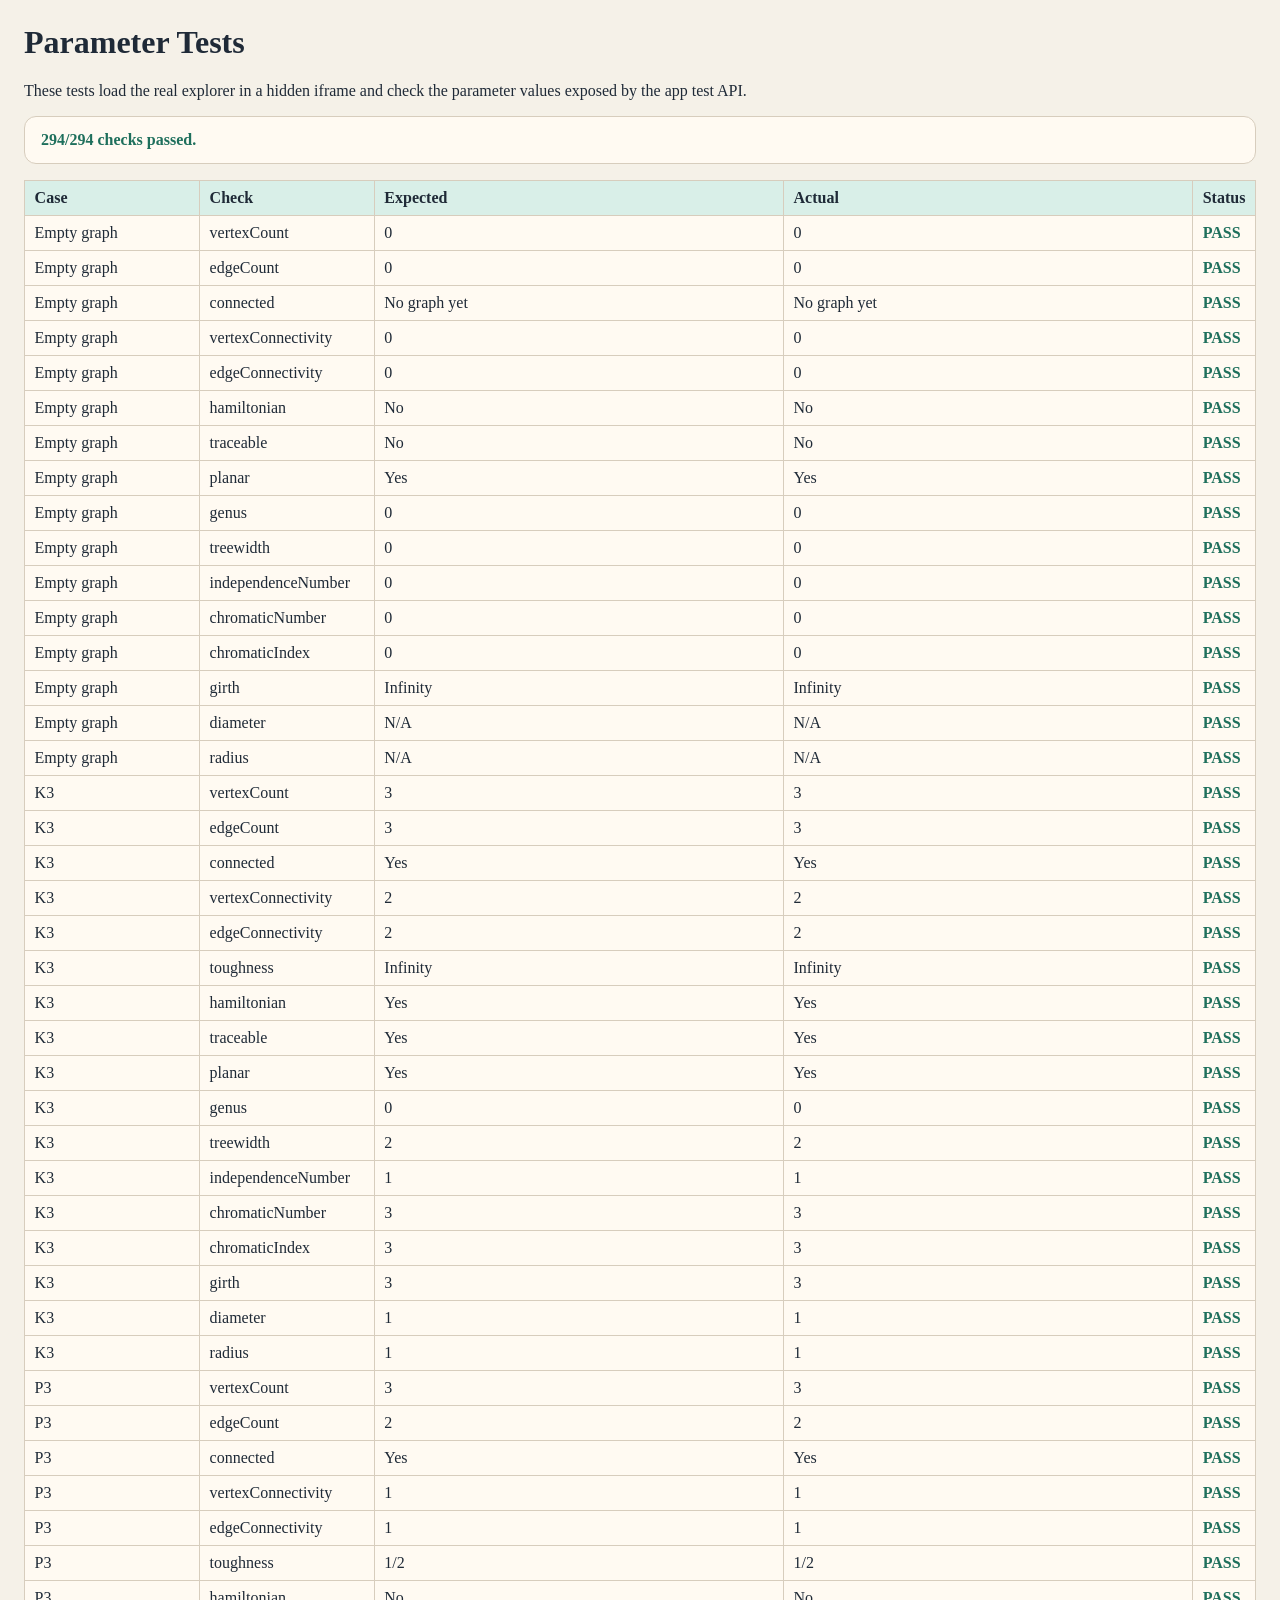
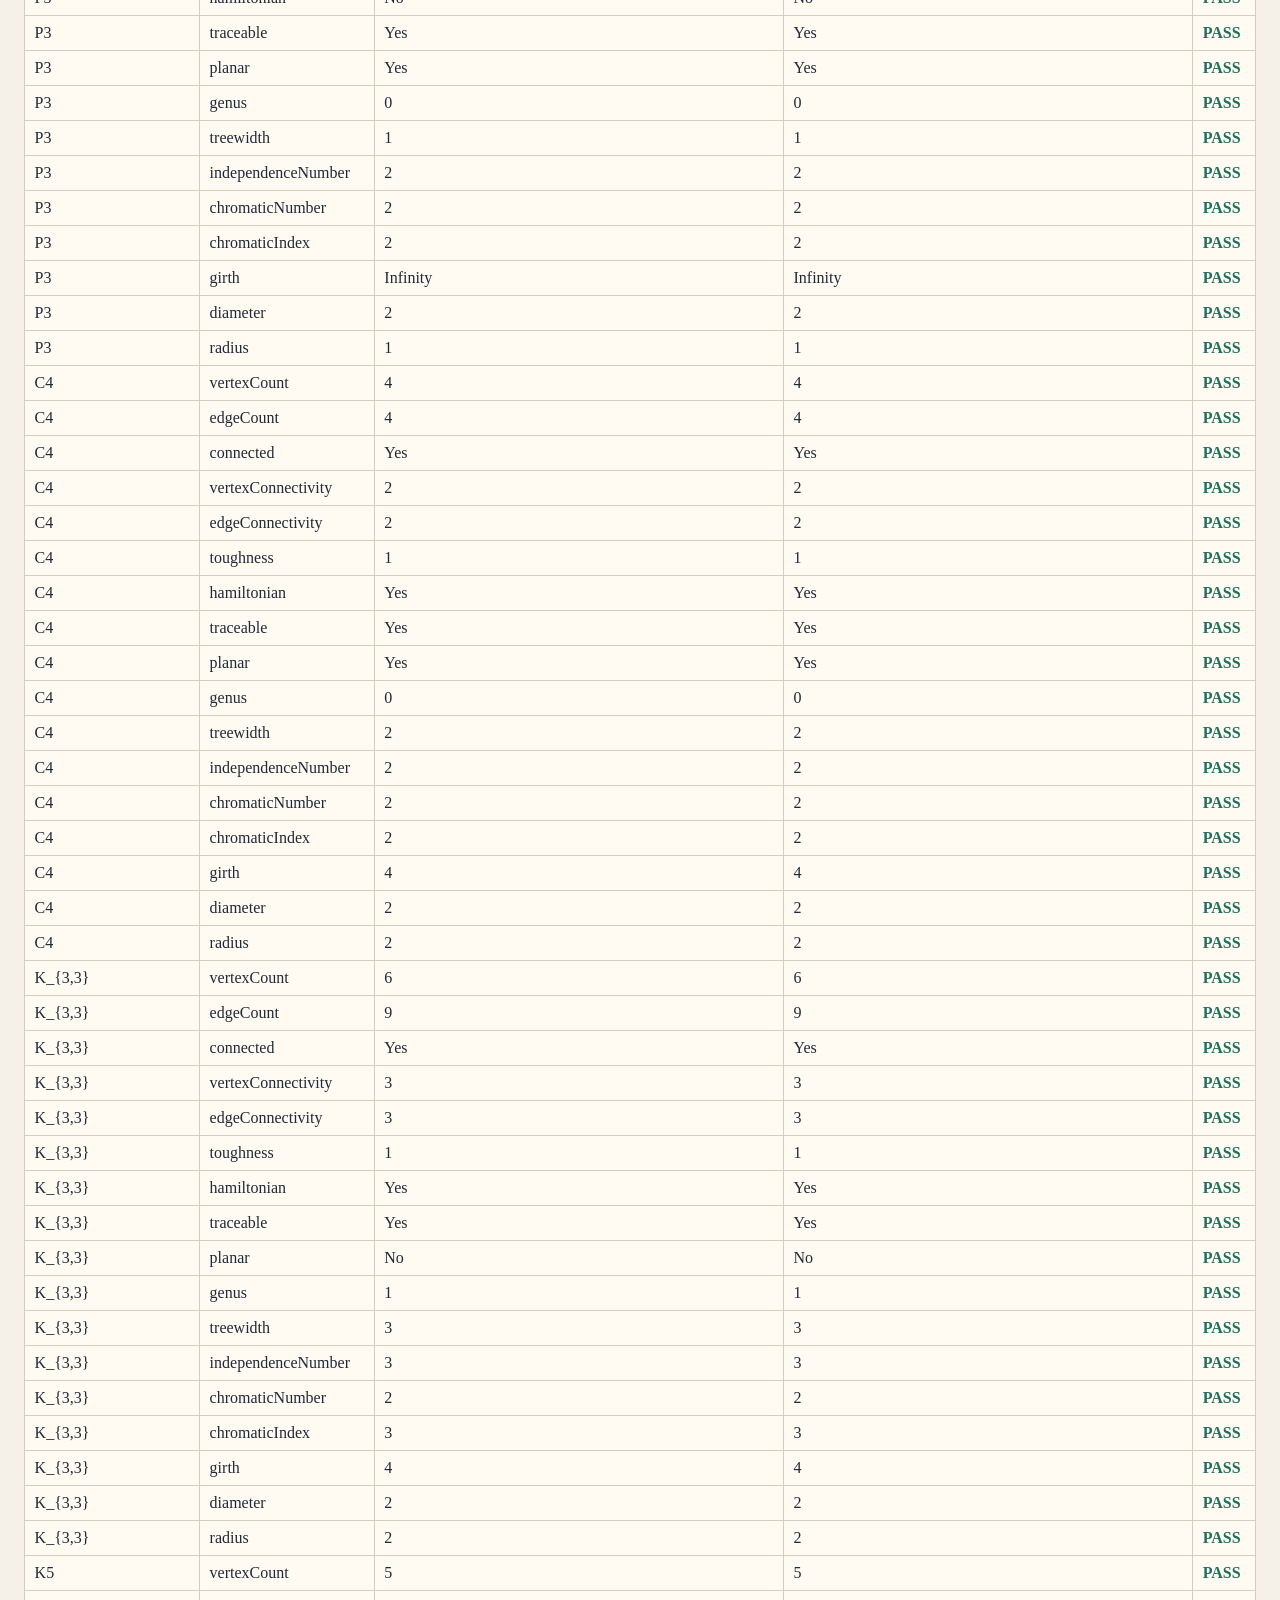
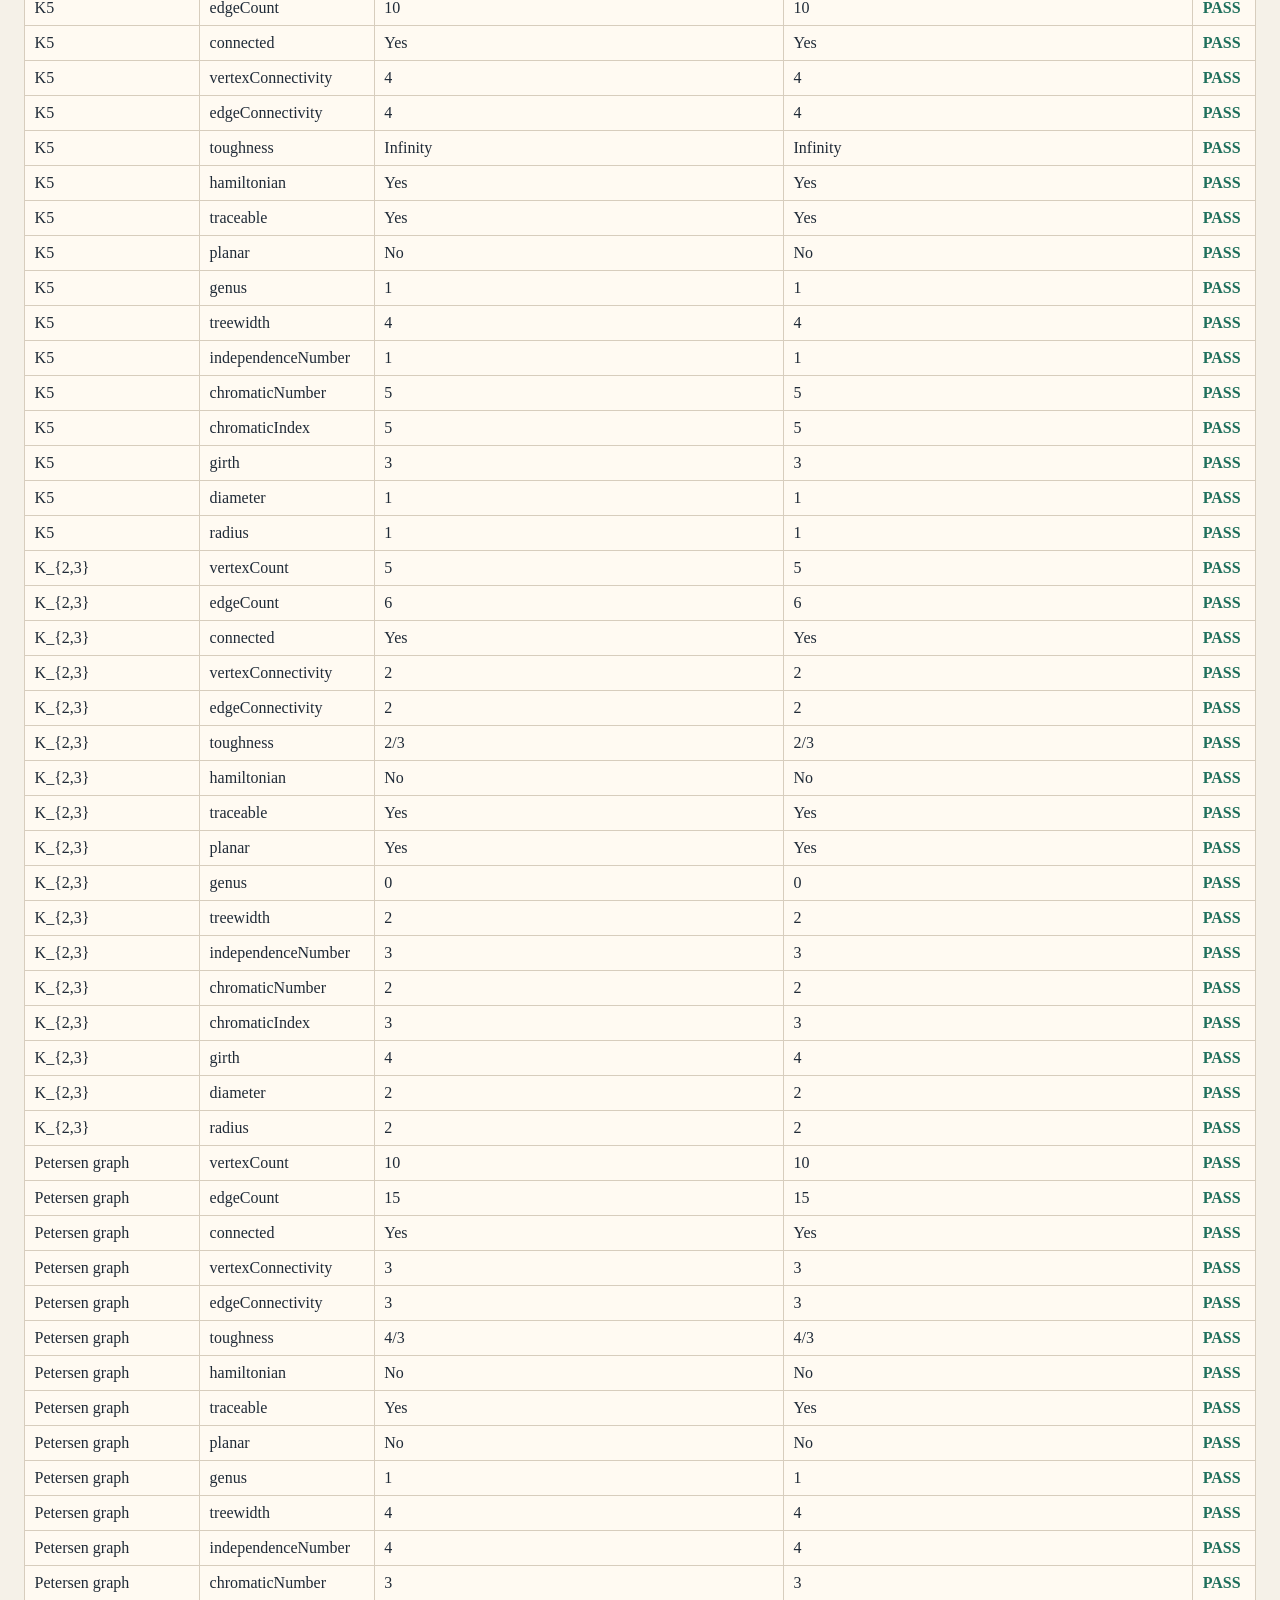
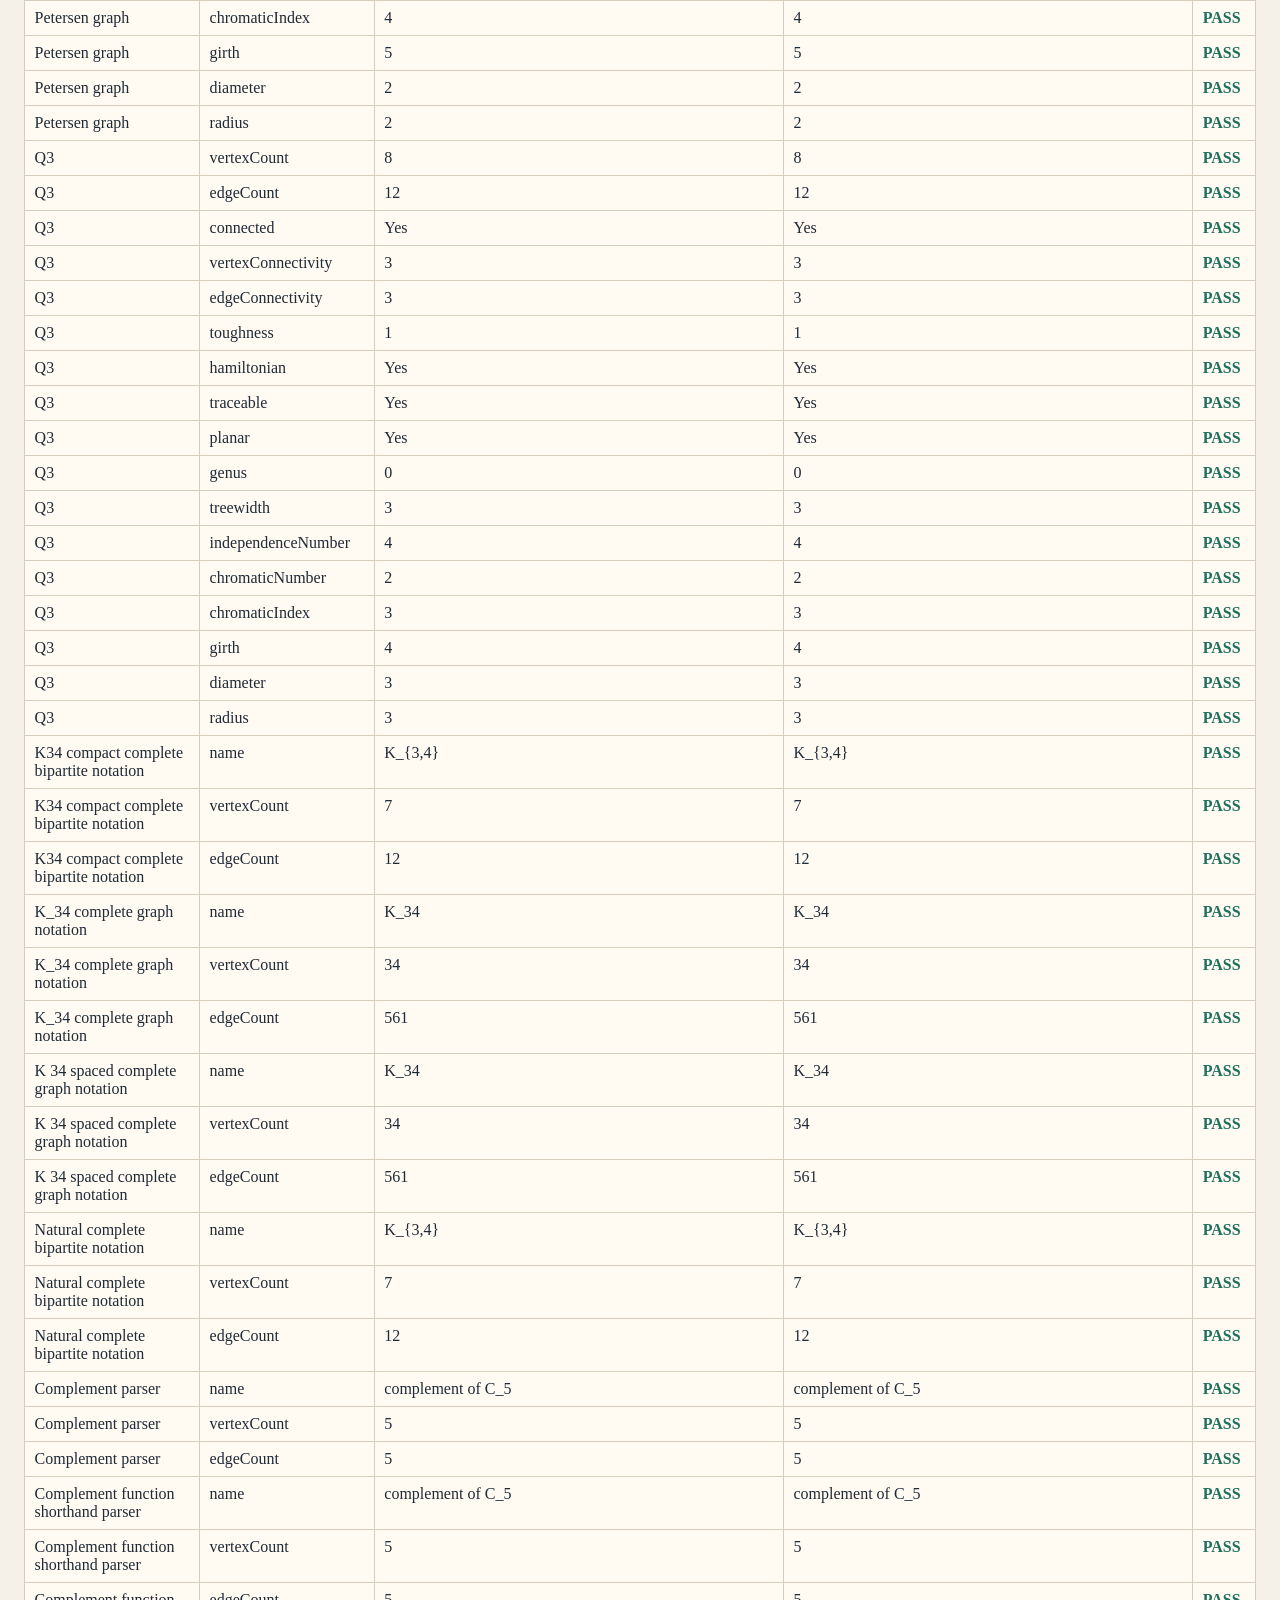
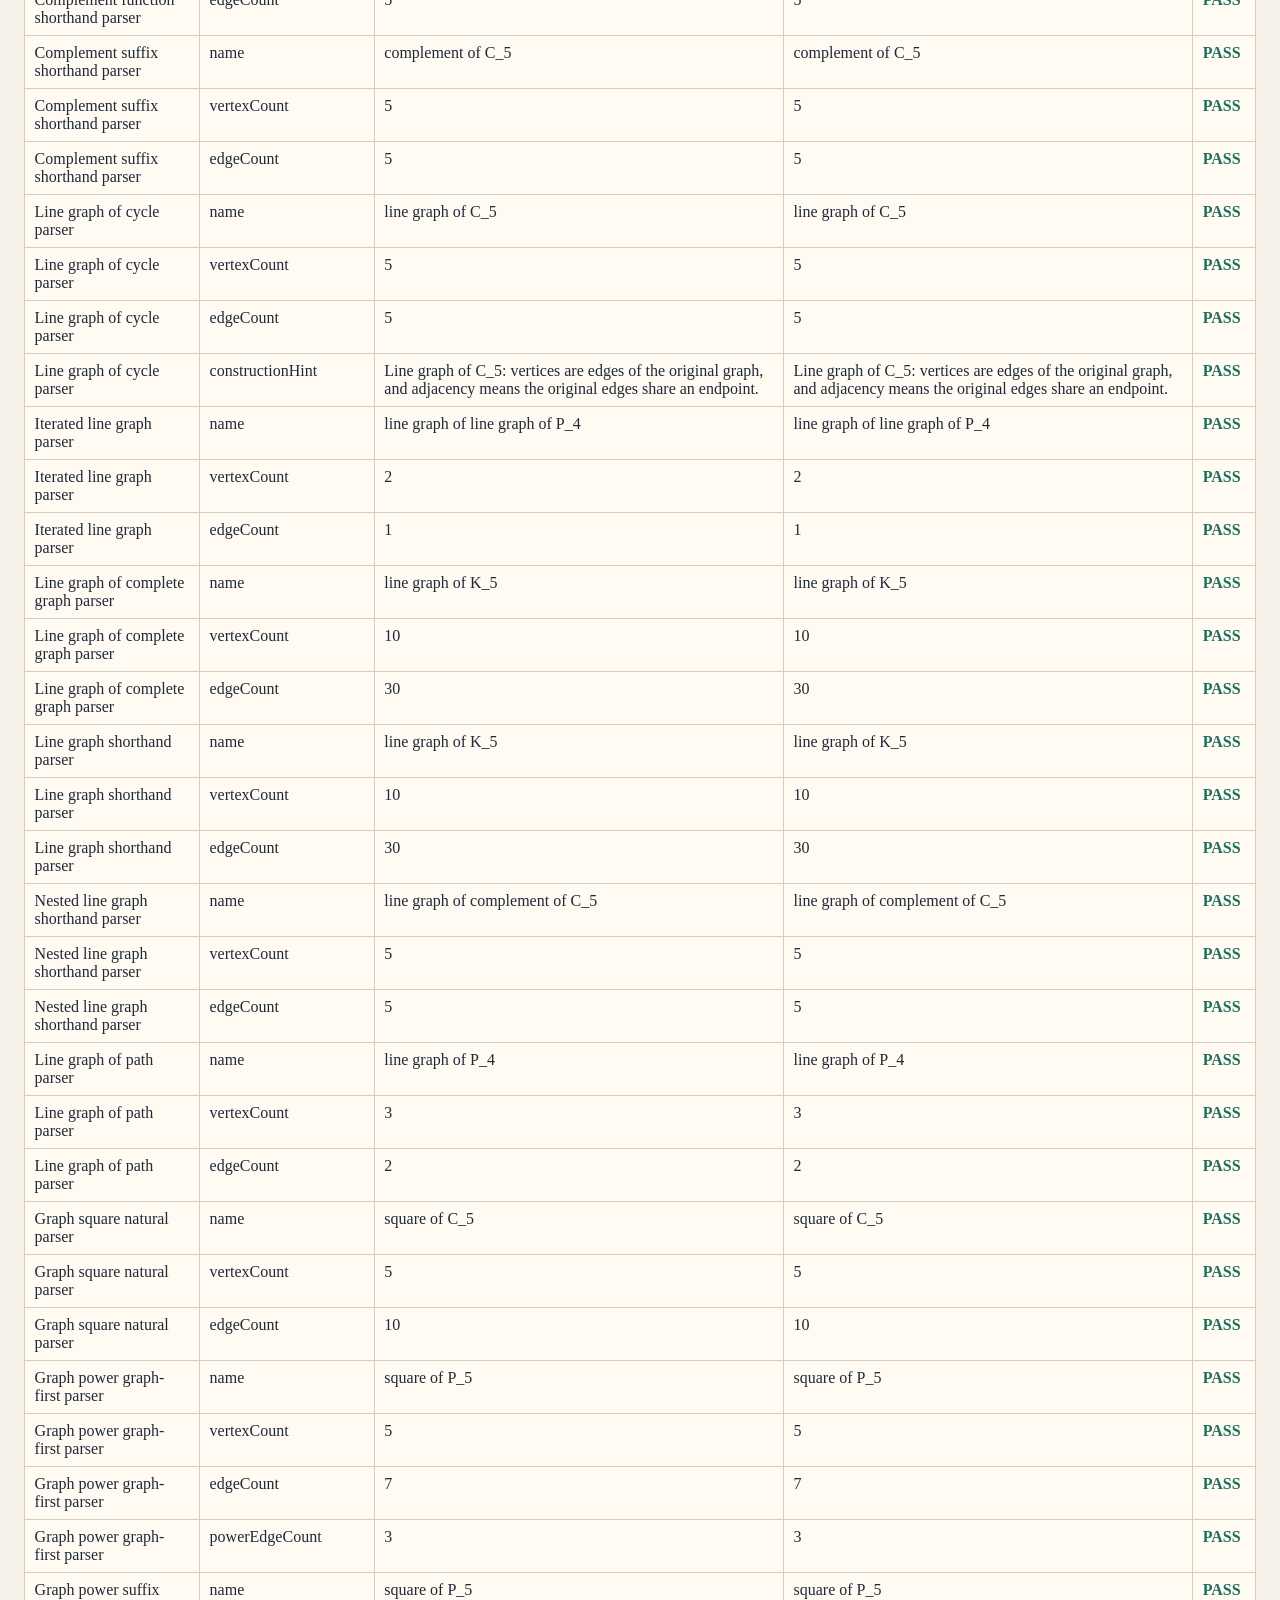
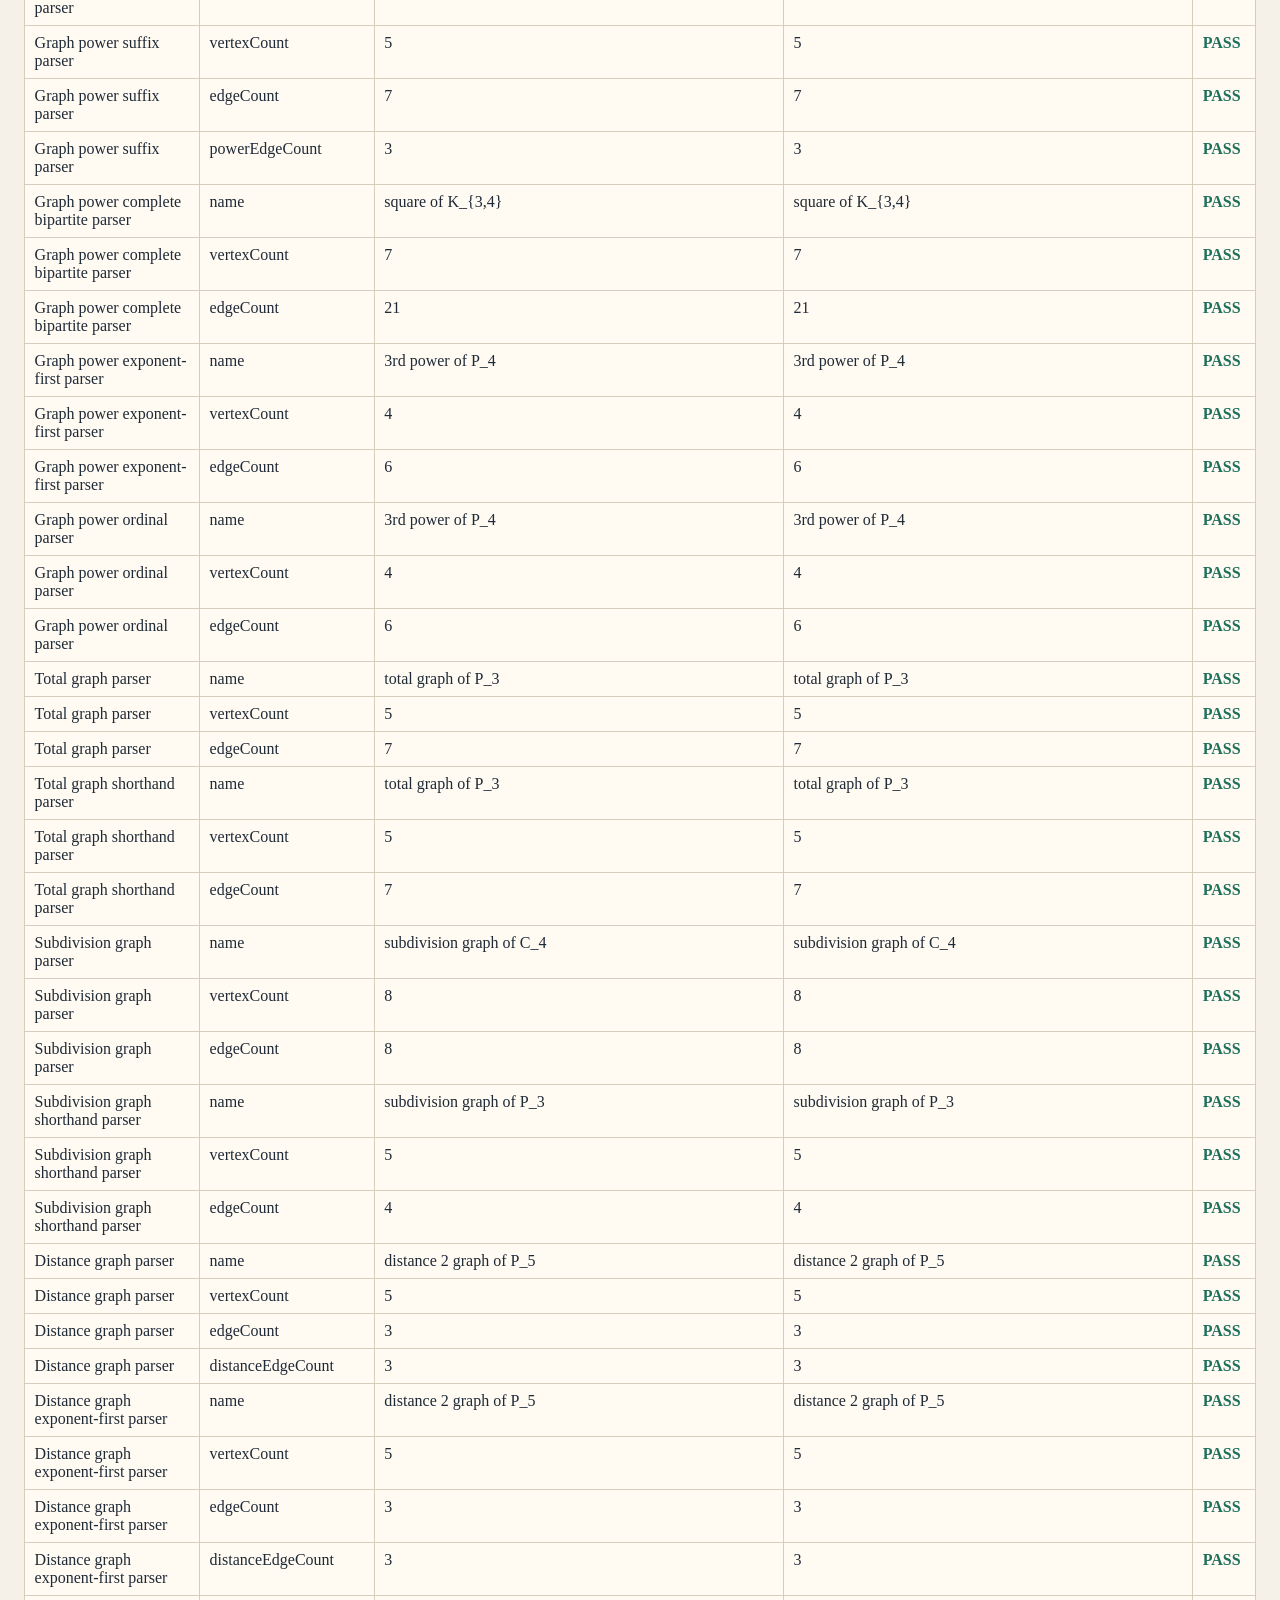
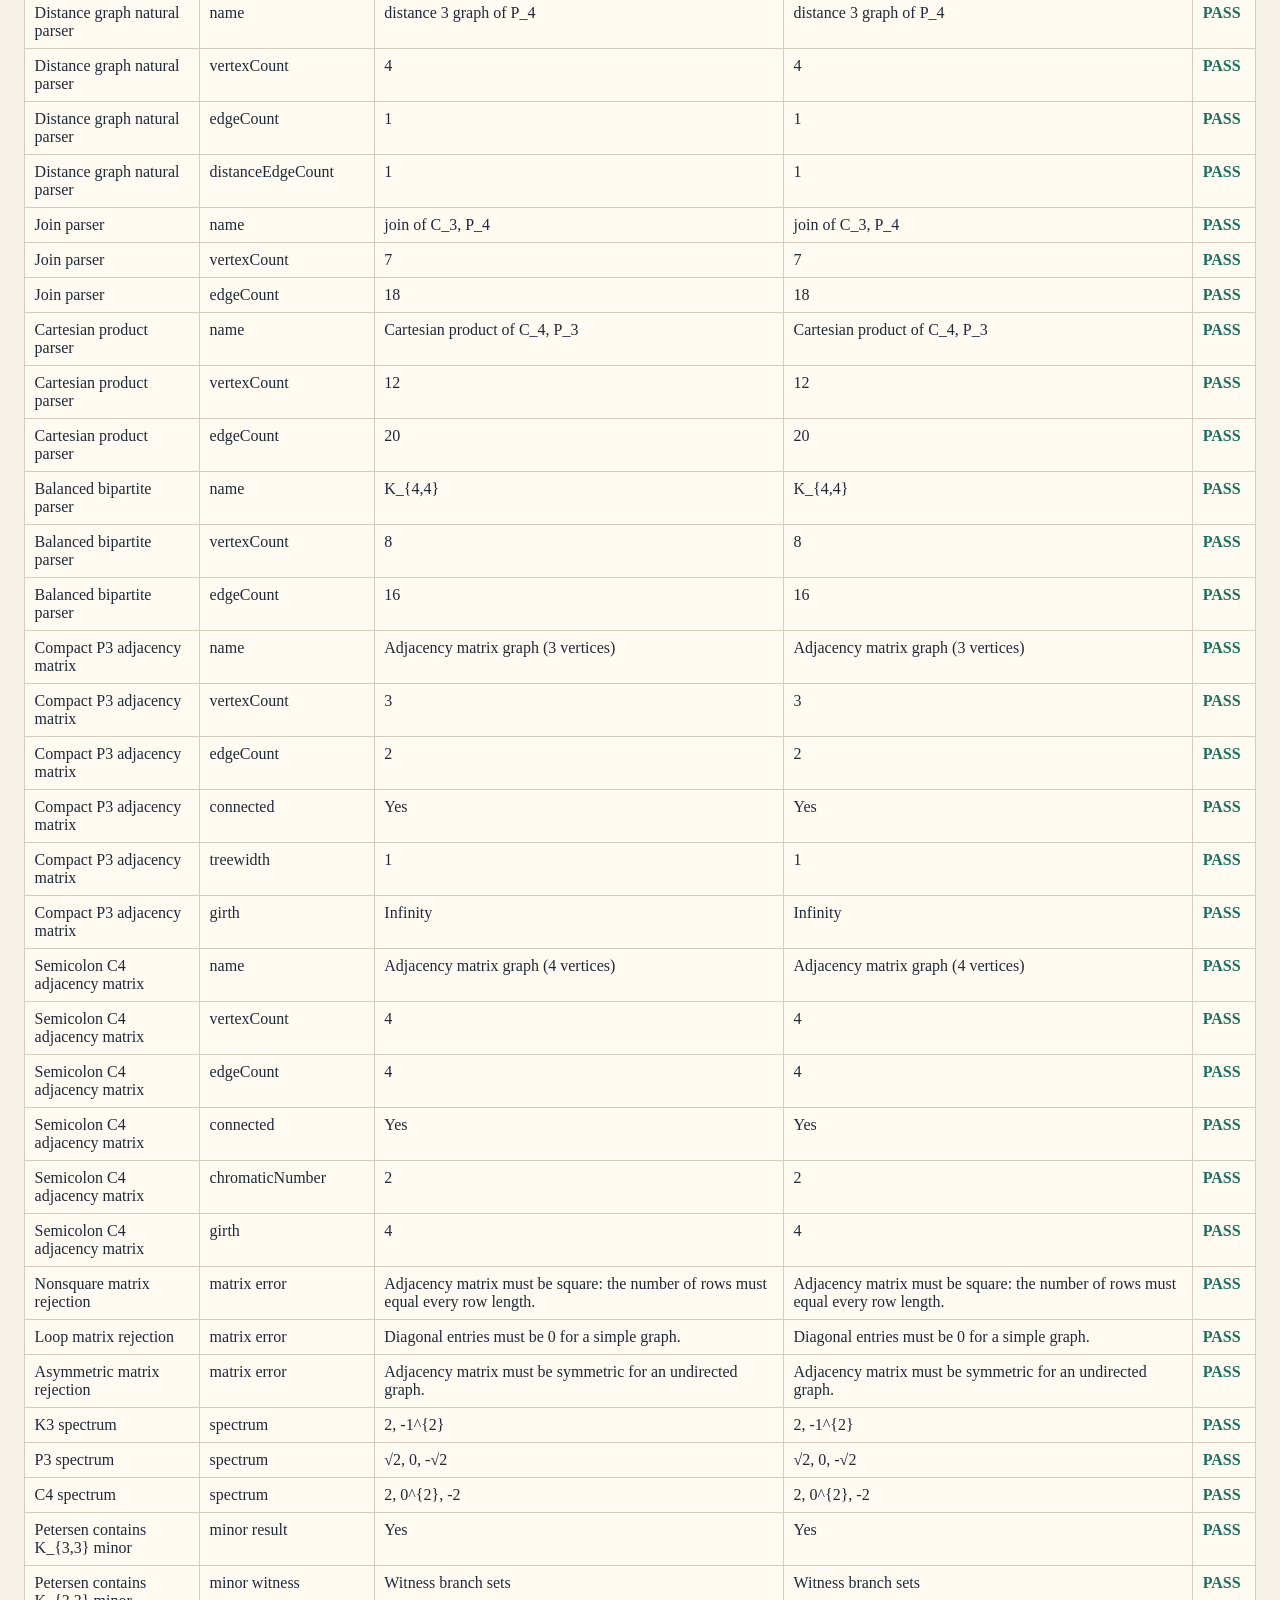
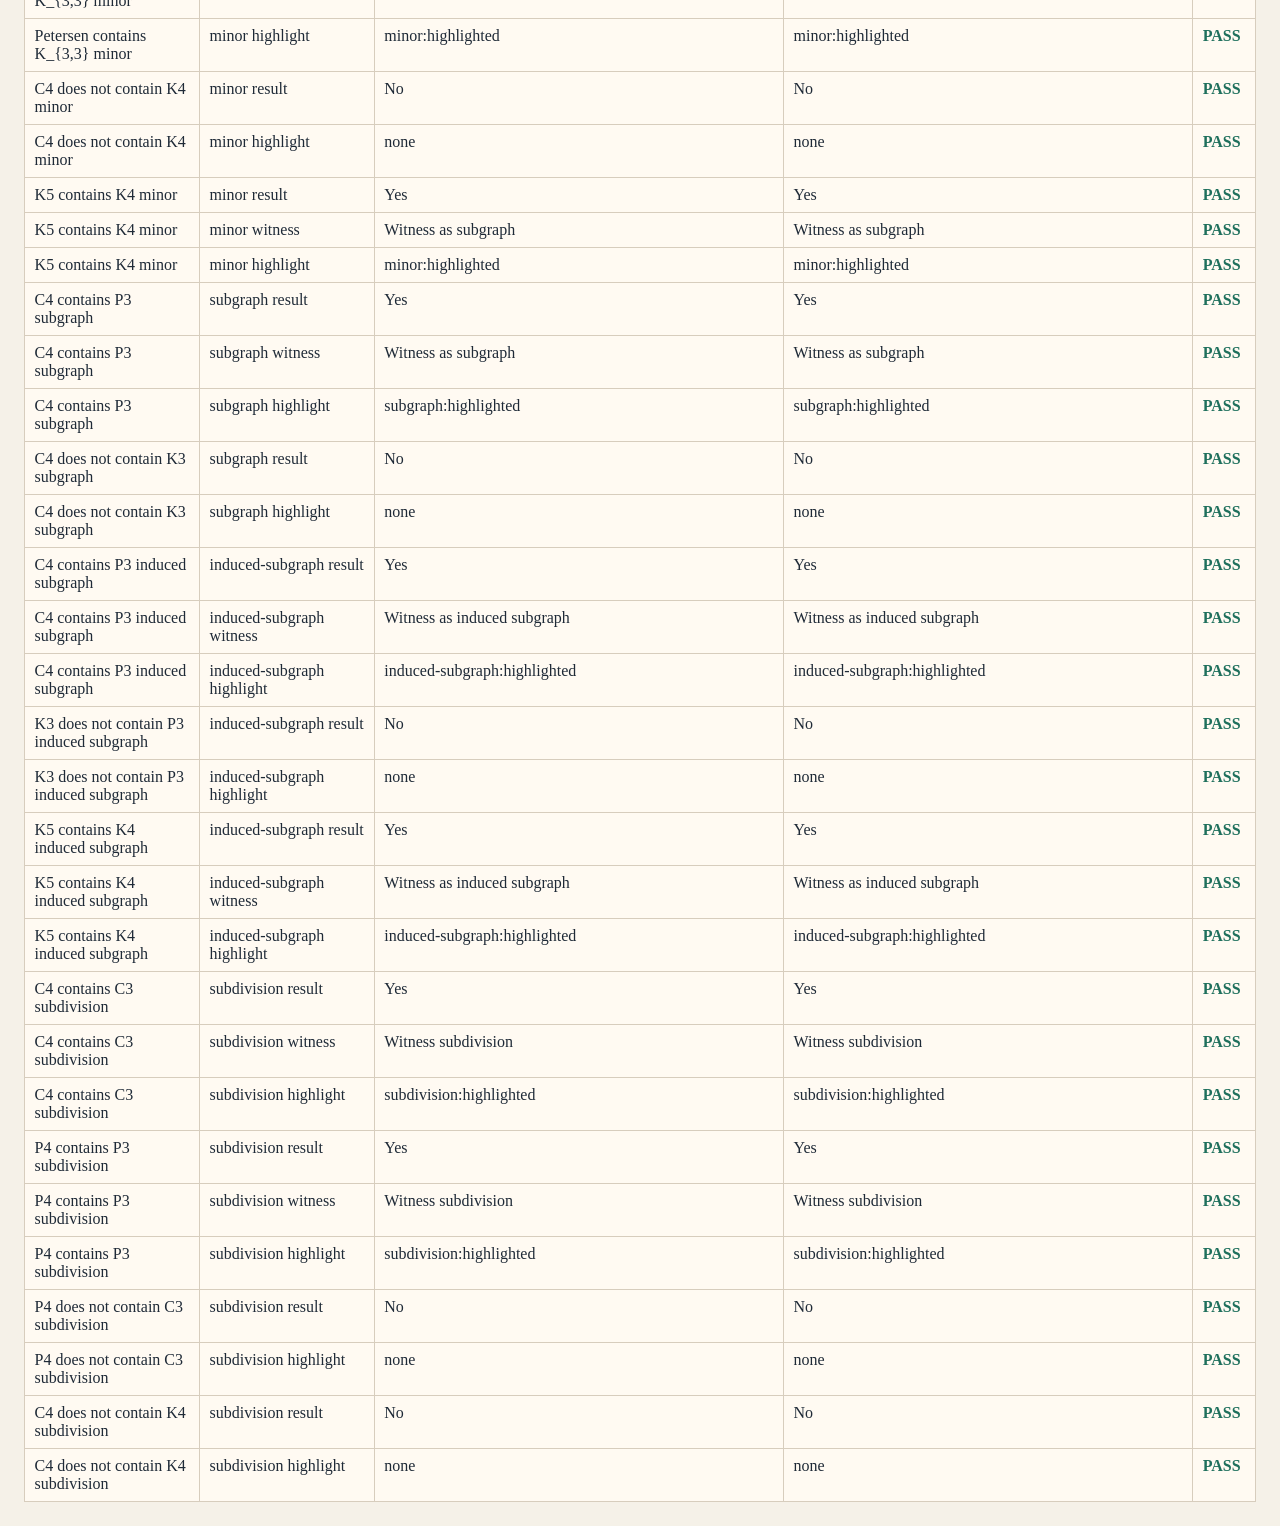
==== tests/parameter-tests.html @ 249c0e1c "Add derived graph constructors" ====
<!DOCTYPE html>
<html lang="en">
<head>
  <meta charset="UTF-8">
  <meta name="viewport" content="width=device-width, initial-scale=1.0">
  <title>Mini Graph Explorer Parameter Tests</title>
  <style>
    body {
      margin: 0;
      padding: 1.5rem;
      font-family: Georgia, "Times New Roman", serif;
      color: #1f2a37;
      background: #f5f1e8;
    }

    h1 {
      margin-top: 0;
    }

    .summary {
      margin: 1rem 0;
      padding: 0.85rem 1rem;
      border: 1px solid #d7cdbd;
      border-radius: 12px;
      background: #fffaf2;
      font-weight: 700;
    }

    table {
      width: 100%;
      border-collapse: collapse;
      background: #fffaf2;
    }

    th,
    td {
      padding: 0.5rem 0.6rem;
      border: 1px solid #d7cdbd;
      text-align: left;
      vertical-align: top;
    }

    th {
      background: #d9efe8;
    }

    .pass {
      color: #1e6f5c;
      font-weight: 700;
    }

    .fail {
      color: #b45309;
      font-weight: 700;
    }

    iframe {
      width: 1px;
      height: 1px;
      border: 0;
      position: absolute;
      left: -9999px;
    }
  </style>
</head>
<body>
  <h1>Parameter Tests</h1>
  <p>These tests load the real explorer in a hidden iframe and check the parameter values exposed by the app test API.</p>
  <div id="summary" class="summary">Running...</div>
  <table>
    <thead>
      <tr>
        <th>Case</th>
        <th>Check</th>
        <th>Expected</th>
        <th>Actual</th>
        <th>Status</th>
      </tr>
    </thead>
    <tbody id="results"></tbody>
  </table>
  <iframe id="appFrame" src="../index.html" title="Mini Graph Explorer test target"></iframe>

  <script>
    const cases = [
      {
        name: "Empty graph",
        run: (api) => api.clearGraph(),
        expected: {
          vertexCount: "0",
          edgeCount: "0",
          connected: "No graph yet",
          vertexConnectivity: "0",
          edgeConnectivity: "0",
          hamiltonian: "No",
          traceable: "No",
          planar: "Yes",
          genus: "0",
          treewidth: "0",
          independenceNumber: "0",
          chromaticNumber: "0",
          chromaticIndex: "0",
          girth: "Infinity",
          diameter: "N/A",
          radius: "N/A"
        }
      },
      {
        name: "K3",
        description: "K3",
        expected: {
          vertexCount: "3",
          edgeCount: "3",
          connected: "Yes",
          vertexConnectivity: "2",
          edgeConnectivity: "2",
          toughness: "Infinity",
          hamiltonian: "Yes",
          traceable: "Yes",
          planar: "Yes",
          genus: "0",
          treewidth: "2",
          independenceNumber: "1",
          chromaticNumber: "3",
          chromaticIndex: "3",
          girth: "3",
          diameter: "1",
          radius: "1"
        }
      },
      {
        name: "P3",
        description: "P3",
        expected: {
          vertexCount: "3",
          edgeCount: "2",
          connected: "Yes",
          vertexConnectivity: "1",
          edgeConnectivity: "1",
          toughness: "1/2",
          hamiltonian: "No",
          traceable: "Yes",
          planar: "Yes",
          genus: "0",
          treewidth: "1",
          independenceNumber: "2",
          chromaticNumber: "2",
          chromaticIndex: "2",
          girth: "Infinity",
          diameter: "2",
          radius: "1"
        }
      },
      {
        name: "C4",
        description: "C4",
        expected: {
          vertexCount: "4",
          edgeCount: "4",
          connected: "Yes",
          vertexConnectivity: "2",
          edgeConnectivity: "2",
          toughness: "1",
          hamiltonian: "Yes",
          traceable: "Yes",
          planar: "Yes",
          genus: "0",
          treewidth: "2",
          independenceNumber: "2",
          chromaticNumber: "2",
          chromaticIndex: "2",
          girth: "4",
          diameter: "2",
          radius: "2"
        }
      },
      {
        name: "K_{3,3}",
        description: "K_{3,3}",
        expected: {
          vertexCount: "6",
          edgeCount: "9",
          connected: "Yes",
          vertexConnectivity: "3",
          edgeConnectivity: "3",
          toughness: "1",
          hamiltonian: "Yes",
          traceable: "Yes",
          planar: "No",
          genus: "1",
          treewidth: "3",
          independenceNumber: "3",
          chromaticNumber: "2",
          chromaticIndex: "3",
          girth: "4",
          diameter: "2",
          radius: "2"
        }
      },
      {
        name: "K5",
        description: "K5",
        expected: {
          vertexCount: "5",
          edgeCount: "10",
          connected: "Yes",
          vertexConnectivity: "4",
          edgeConnectivity: "4",
          toughness: "Infinity",
          hamiltonian: "Yes",
          traceable: "Yes",
          planar: "No",
          genus: "1",
          treewidth: "4",
          independenceNumber: "1",
          chromaticNumber: "5",
          chromaticIndex: "5",
          girth: "3",
          diameter: "1",
          radius: "1"
        }
      },
      {
        name: "K_{2,3}",
        description: "K_{2,3}",
        expected: {
          vertexCount: "5",
          edgeCount: "6",
          connected: "Yes",
          vertexConnectivity: "2",
          edgeConnectivity: "2",
          toughness: "2/3",
          hamiltonian: "No",
          traceable: "Yes",
          planar: "Yes",
          genus: "0",
          treewidth: "2",
          independenceNumber: "3",
          chromaticNumber: "2",
          chromaticIndex: "3",
          girth: "4",
          diameter: "2",
          radius: "2"
        }
      },
      {
        name: "Petersen graph",
        description: "Petersen graph",
        expected: {
          vertexCount: "10",
          edgeCount: "15",
          connected: "Yes",
          vertexConnectivity: "3",
          edgeConnectivity: "3",
          toughness: "4/3",
          hamiltonian: "No",
          traceable: "Yes",
          planar: "No",
          genus: "1",
          treewidth: "4",
          independenceNumber: "4",
          chromaticNumber: "3",
          chromaticIndex: "4",
          girth: "5",
          diameter: "2",
          radius: "2"
        }
      },
      {
        name: "Q3",
        description: "Q3",
        expected: {
          vertexCount: "8",
          edgeCount: "12",
          connected: "Yes",
          vertexConnectivity: "3",
          edgeConnectivity: "3",
          toughness: "1",
          hamiltonian: "Yes",
          traceable: "Yes",
          planar: "Yes",
          genus: "0",
          treewidth: "3",
          independenceNumber: "4",
          chromaticNumber: "2",
          chromaticIndex: "3",
          girth: "4",
          diameter: "3",
          radius: "3"
        }
      }
    ];

    const minorCases = [
      {
        name: "Petersen contains K_{3,3} minor",
        host: "Petersen graph",
        target: "K_{3,3}",
        expected: "Yes",
        witnessIncludes: "Witness branch sets"
      },
      {
        name: "C4 does not contain K4 minor",
        host: "C4",
        target: "K4",
        expected: "No"
      },
      {
        name: "K5 contains K4 minor",
        host: "K5",
        target: "K4",
        expected: "Yes",
        witnessIncludes: "Witness as subgraph"
      }
    ];

    const containmentCases = [
      {
        name: "C4 contains P3 subgraph",
        host: "C4",
        target: "P3",
        mode: "subgraph",
        expected: "Yes",
        witnessIncludes: "Witness as subgraph"
      },
      {
        name: "C4 does not contain K3 subgraph",
        host: "C4",
        target: "K3",
        mode: "subgraph",
        expected: "No"
      },
      {
        name: "C4 contains P3 induced subgraph",
        host: "C4",
        target: "P3",
        mode: "induced-subgraph",
        expected: "Yes",
        witnessIncludes: "Witness as induced subgraph"
      },
      {
        name: "K3 does not contain P3 induced subgraph",
        host: "K3",
        target: "P3",
        mode: "induced-subgraph",
        expected: "No"
      },
      {
        name: "K5 contains K4 induced subgraph",
        host: "K5",
        target: "K4",
        mode: "induced-subgraph",
        expected: "Yes",
        witnessIncludes: "Witness as induced subgraph"
      },
      {
        name: "C4 contains C3 subdivision",
        host: "C4",
        target: "C3",
        mode: "subdivision",
        expected: "Yes",
        witnessIncludes: "Witness subdivision"
      },
      {
        name: "P4 contains P3 subdivision",
        host: "P4",
        target: "P3",
        mode: "subdivision",
        expected: "Yes",
        witnessIncludes: "Witness subdivision"
      },
      {
        name: "P4 does not contain C3 subdivision",
        host: "P4",
        target: "C3",
        mode: "subdivision",
        expected: "No"
      },
      {
        name: "C4 does not contain K4 subdivision",
        host: "C4",
        target: "K4",
        mode: "subdivision",
        expected: "No"
      }
    ];

    const parserCases = [
      {
        name: "K34 compact complete bipartite notation",
        description: "K34",
        expected: {
          name: "K_{3,4}",
          vertexCount: "7",
          edgeCount: "12"
        }
      },
      {
        name: "K_34 complete graph notation",
        description: "K_34",
        expected: {
          name: "K_34",
          vertexCount: "34",
          edgeCount: "561"
        }
      },
      {
        name: "K 34 spaced complete graph notation",
        description: "K 34",
        expected: {
          name: "K_34",
          vertexCount: "34",
          edgeCount: "561"
        }
      },
      {
        name: "Natural complete bipartite notation",
        description: "complete bipartite graph on 3 and 4 vertices",
        expected: {
          name: "K_{3,4}",
          vertexCount: "7",
          edgeCount: "12"
        }
      },
      {
        name: "Complement parser",
        description: "complement of C5",
        expected: {
          name: "complement of C_5",
          vertexCount: "5",
          edgeCount: "5"
        }
      },
      {
        name: "Complement function shorthand parser",
        description: "comp(C5)",
        expected: {
          name: "complement of C_5",
          vertexCount: "5",
          edgeCount: "5"
        }
      },
      {
        name: "Complement suffix shorthand parser",
        description: "C5^c",
        expected: {
          name: "complement of C_5",
          vertexCount: "5",
          edgeCount: "5"
        }
      },
      {
        name: "Line graph of cycle parser",
        description: "line graph of C5",
        expected: {
          name: "line graph of C_5",
          vertexCount: "5",
          edgeCount: "5",
          constructionHint: "Line graph of C_5: vertices are edges of the original graph, and adjacency means the original edges share an endpoint."
        }
      },
      {
        name: "Iterated line graph parser",
        description: "L^2(P4)",
        expected: {
          name: "line graph of line graph of P_4",
          vertexCount: "2",
          edgeCount: "1"
        }
      },
      {
        name: "Line graph of complete graph parser",
        description: "line graph of K5",
        expected: {
          name: "line graph of K_5",
          vertexCount: "10",
          edgeCount: "30"
        }
      },
      {
        name: "Line graph shorthand parser",
        description: "L(K5)",
        expected: {
          name: "line graph of K_5",
          vertexCount: "10",
          edgeCount: "30"
        }
      },
      {
        name: "Nested line graph shorthand parser",
        description: "L(complement of C5)",
        expected: {
          name: "line graph of complement of C_5",
          vertexCount: "5",
          edgeCount: "5"
        }
      },
      {
        name: "Line graph of path parser",
        description: "line graph of P4",
        expected: {
          name: "line graph of P_4",
          vertexCount: "3",
          edgeCount: "2"
        }
      },
      {
        name: "Graph square natural parser",
        description: "square of C5",
        expected: {
          name: "square of C_5",
          vertexCount: "5",
          edgeCount: "10"
        }
      },
      {
        name: "Graph power graph-first parser",
        description: "Power(P5, 2)",
        expected: {
          name: "square of P_5",
          vertexCount: "5",
          edgeCount: "7",
          powerEdgeCount: "3"
        }
      },
      {
        name: "Graph power suffix parser",
        description: "P5^2",
        expected: {
          name: "square of P_5",
          vertexCount: "5",
          edgeCount: "7",
          powerEdgeCount: "3"
        }
      },
      {
        name: "Graph power complete bipartite parser",
        description: "Power(K_{3,4}, 2)",
        expected: {
          name: "square of K_{3,4}",
          vertexCount: "7",
          edgeCount: "21"
        }
      },
      {
        name: "Graph power exponent-first parser",
        description: "Power(3, P4)",
        expected: {
          name: "3rd power of P_4",
          vertexCount: "4",
          edgeCount: "6"
        }
      },
      {
        name: "Graph power ordinal parser",
        description: "3rd power of P4",
        expected: {
          name: "3rd power of P_4",
          vertexCount: "4",
          edgeCount: "6"
        }
      },
      {
        name: "Total graph parser",
        description: "total graph of P3",
        expected: {
          name: "total graph of P_3",
          vertexCount: "5",
          edgeCount: "7"
        }
      },
      {
        name: "Total graph shorthand parser",
        description: "T(P3)",
        expected: {
          name: "total graph of P_3",
          vertexCount: "5",
          edgeCount: "7"
        }
      },
      {
        name: "Subdivision graph parser",
        description: "subdivision graph of C4",
        expected: {
          name: "subdivision graph of C_4",
          vertexCount: "8",
          edgeCount: "8"
        }
      },
      {
        name: "Subdivision graph shorthand parser",
        description: "S(P3)",
        expected: {
          name: "subdivision graph of P_3",
          vertexCount: "5",
          edgeCount: "4"
        }
      },
      {
        name: "Distance graph parser",
        description: "Distance(P5, 2)",
        expected: {
          name: "distance 2 graph of P_5",
          vertexCount: "5",
          edgeCount: "3",
          distanceEdgeCount: "3"
        }
      },
      {
        name: "Distance graph exponent-first parser",
        description: "Distance(2, P5)",
        expected: {
          name: "distance 2 graph of P_5",
          vertexCount: "5",
          edgeCount: "3",
          distanceEdgeCount: "3"
        }
      },
      {
        name: "Distance graph natural parser",
        description: "distance 3 graph of P4",
        expected: {
          name: "distance 3 graph of P_4",
          vertexCount: "4",
          edgeCount: "1",
          distanceEdgeCount: "1"
        }
      },
      {
        name: "Join parser",
        description: "join of C3 and P4",
        expected: {
          name: "join of C_3, P_4",
          vertexCount: "7",
          edgeCount: "18"
        }
      },
      {
        name: "Cartesian product parser",
        description: "Cartesian product of C4 and P3",
        expected: {
          name: "Cartesian product of C_4, P_3",
          vertexCount: "12",
          edgeCount: "20"
        }
      },
      {
        name: "Balanced bipartite parser",
        description: "complete balanced bipartite graph on 8 vertices",
        expected: {
          name: "K_{4,4}",
          vertexCount: "8",
          edgeCount: "16"
        }
      }
    ];

    const matrixCases = [
      {
        name: "Compact P3 adjacency matrix",
        matrix: "010\n101\n010",
        expected: {
          name: "Adjacency matrix graph (3 vertices)",
          vertexCount: "3",
          edgeCount: "2",
          connected: "Yes",
          treewidth: "1",
          girth: "Infinity"
        }
      },
      {
        name: "Semicolon C4 adjacency matrix",
        matrix: "[0,1,0,1;1,0,1,0;0,1,0,1;1,0,1,0]",
        expected: {
          name: "Adjacency matrix graph (4 vertices)",
          vertexCount: "4",
          edgeCount: "4",
          connected: "Yes",
          chromaticNumber: "2",
          girth: "4"
        }
      }
    ];

    const matrixErrorCases = [
      {
        name: "Nonsquare matrix rejection",
        matrix: "0 1\n1 0\n0 1",
        expected: "Adjacency matrix must be square: the number of rows must equal every row length."
      },
      {
        name: "Loop matrix rejection",
        matrix: "1 0\n0 0",
        expected: "Diagonal entries must be 0 for a simple graph."
      },
      {
        name: "Asymmetric matrix rejection",
        matrix: "0 1\n0 0",
        expected: "Adjacency matrix must be symmetric for an undirected graph."
      }
    ];

    const spectrumCases = [
      {
        name: "K3 spectrum",
        description: "K3",
        expected: "2, -1^{2}"
      },
      {
        name: "P3 spectrum",
        description: "P3",
        expected: "√2, 0, -√2"
      },
      {
        name: "C4 spectrum",
        description: "C4",
        expected: "2, 0^{2}, -2"
      }
    ];

    const frame = document.getElementById("appFrame");
    const summary = document.getElementById("summary");
    const results = document.getElementById("results");

    function waitForApi() {
      return new Promise((resolve, reject) => {
        const started = Date.now();
        const timer = setInterval(() => {
          const api = frame.contentWindow && frame.contentWindow.MiniGraphExplorerTestAPI;
          if (api) {
            clearInterval(timer);
            resolve(api);
            return;
          }

          if (Date.now() - started > 5000) {
            clearInterval(timer);
            reject(new Error("MiniGraphExplorerTestAPI was not found."));
          }
        }, 50);
      });
    }

    function getActual(snapshot, key) {
      if (key === "vertexCount" || key === "edgeCount") {
        return String(snapshot[key]);
      }

      return snapshot.parameters[key] ? snapshot.parameters[key].value : "(missing)";
    }

    function addRow(caseName, key, expected, actual) {
      const passed = expected === actual;
      const row = document.createElement("tr");
      row.innerHTML = `
        <td>${caseName}</td>
        <td>${key}</td>
        <td>${expected}</td>
        <td>${actual}</td>
        <td class="${passed ? "pass" : "fail"}">${passed ? "PASS" : "FAIL"}</td>
      `;
      results.append(row);
      return passed;
    }

    function checkObject(caseName, actualObject, expectedObject) {
      let passed = 0;
      let total = 0;

      for (const [key, expected] of Object.entries(expectedObject)) {
        const actual = String(actualObject[key]);
        total += 1;
        if (addRow(caseName, key, expected, actual)) {
          passed += 1;
        }
      }

      return { passed, total };
    }

    async function runTests() {
      const api = await waitForApi();
      let passed = 0;
      let total = 0;

      for (const testCase of cases) {
        const snapshot = testCase.run
          ? testCase.run(api)
          : api.loadGraph(testCase.description);

        for (const [key, expected] of Object.entries(testCase.expected)) {
          const actual = getActual(snapshot, key);
          total += 1;
          if (addRow(testCase.name, key, expected, actual)) {
            passed += 1;
          }
        }
      }

      for (const testCase of parserCases) {
        const parsed = api.parseGraph(testCase.description);
        const result = checkObject(testCase.name, parsed, testCase.expected);
        passed += result.passed;
        total += result.total;
      }

      for (const testCase of matrixCases) {
        const snapshot = api.loadMatrix(testCase.matrix);
        const actual = {
          name: snapshot.name,
          vertexCount: String(snapshot.vertexCount),
          edgeCount: String(snapshot.edgeCount),
          connected: getActual(snapshot, "connected"),
          treewidth: getActual(snapshot, "treewidth"),
          chromaticNumber: getActual(snapshot, "chromaticNumber"),
          girth: getActual(snapshot, "girth")
        };
        const result = checkObject(testCase.name, actual, testCase.expected);
        passed += result.passed;
        total += result.total;
      }

      for (const testCase of matrixErrorCases) {
        let actual = "(no error)";
        try {
          api.parseMatrix(testCase.matrix);
        } catch (error) {
          actual = error.message;
        }

        total += 1;
        if (addRow(testCase.name, "matrix error", testCase.expected, actual)) {
          passed += 1;
        }
      }

      for (const testCase of spectrumCases) {
        const actual = api.spectrum(testCase.description);
        total += 1;
        if (addRow(testCase.name, "spectrum", testCase.expected, actual)) {
          passed += 1;
        }
      }

      for (const testCase of minorCases) {
        const result = api.findMinor(testCase.host, testCase.target);
        total += 1;
        if (addRow(testCase.name, "minor result", testCase.expected, result.text)) {
          passed += 1;
        }

        if (testCase.witnessIncludes) {
          total += 1;
          const hasWitnessText = result.witness.includes(testCase.witnessIncludes) ? testCase.witnessIncludes : result.witness || "(empty)";
          if (addRow(testCase.name, "minor witness", testCase.witnessIncludes, hasWitnessText)) {
            passed += 1;
          }
        }

        total += 1;
        const expectedHighlight = testCase.expected === "Yes" ? "minor:highlighted" : "none";
        const actualHighlight = result.highlight && result.highlight.groupCount > 0 && result.highlight.segmentCount > 0
          ? `${result.highlight.mode}:highlighted`
          : "none";
        if (addRow(testCase.name, "minor highlight", expectedHighlight, actualHighlight)) {
          passed += 1;
        }
      }

      for (const testCase of containmentCases) {
        const result = api.findContainment(testCase.host, testCase.target, testCase.mode);
        total += 1;
        if (addRow(testCase.name, `${testCase.mode} result`, testCase.expected, result.text)) {
          passed += 1;
        }

        if (testCase.witnessIncludes) {
          total += 1;
          const hasWitnessText = result.witness.includes(testCase.witnessIncludes) ? testCase.witnessIncludes : result.witness || "(empty)";
          if (addRow(testCase.name, `${testCase.mode} witness`, testCase.witnessIncludes, hasWitnessText)) {
            passed += 1;
          }
        }

        total += 1;
        const expectedHighlight = testCase.expected === "Yes" ? `${testCase.mode}:highlighted` : "none";
        const actualHighlight = result.highlight && result.highlight.groupCount > 0 && result.highlight.segmentCount > 0
          ? `${result.highlight.mode}:highlighted`
          : "none";
        if (addRow(testCase.name, `${testCase.mode} highlight`, expectedHighlight, actualHighlight)) {
          passed += 1;
        }
      }

      summary.textContent = `${passed}/${total} checks passed.`;
      summary.className = `summary ${passed === total ? "pass" : "fail"}`;
    }

    frame.addEventListener("load", () => {
      runTests().catch((error) => {
        summary.textContent = error.message;
        summary.className = "summary fail";
      });
    });
  </script>
</body>
</html>
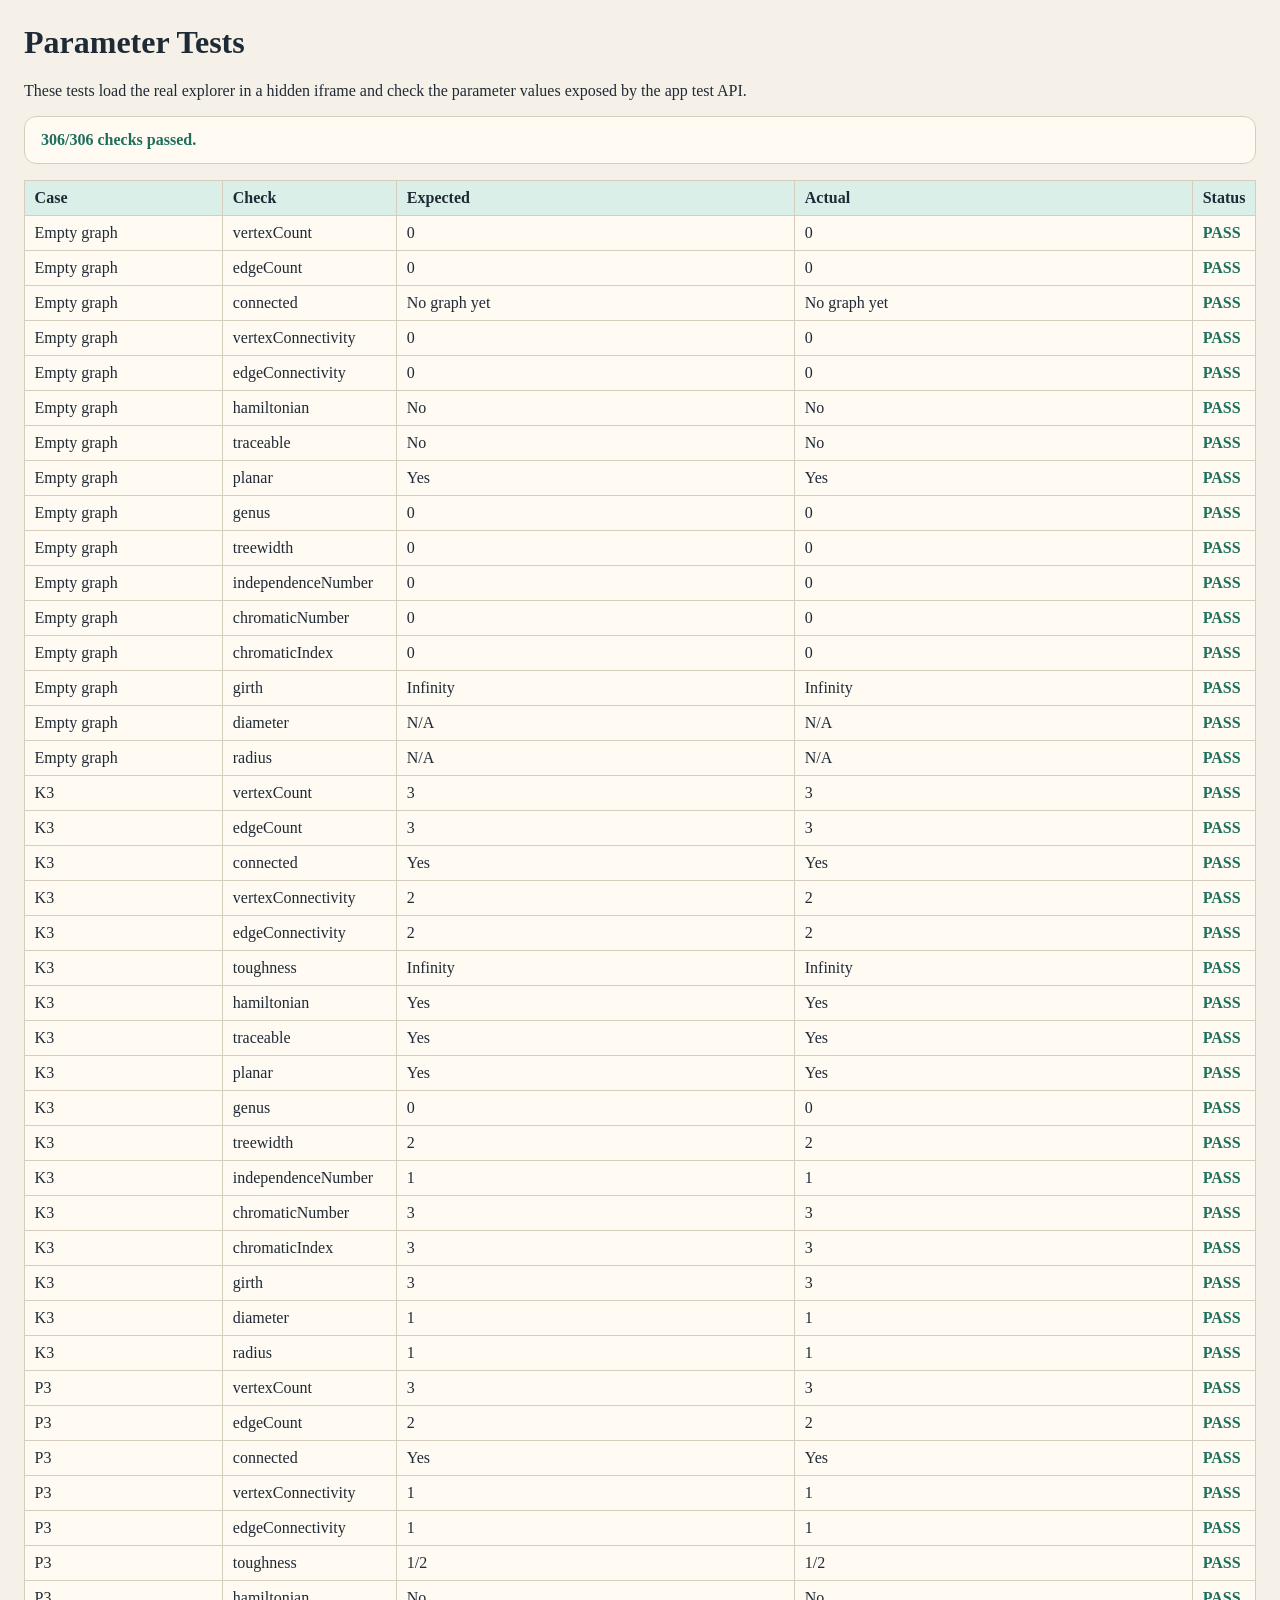
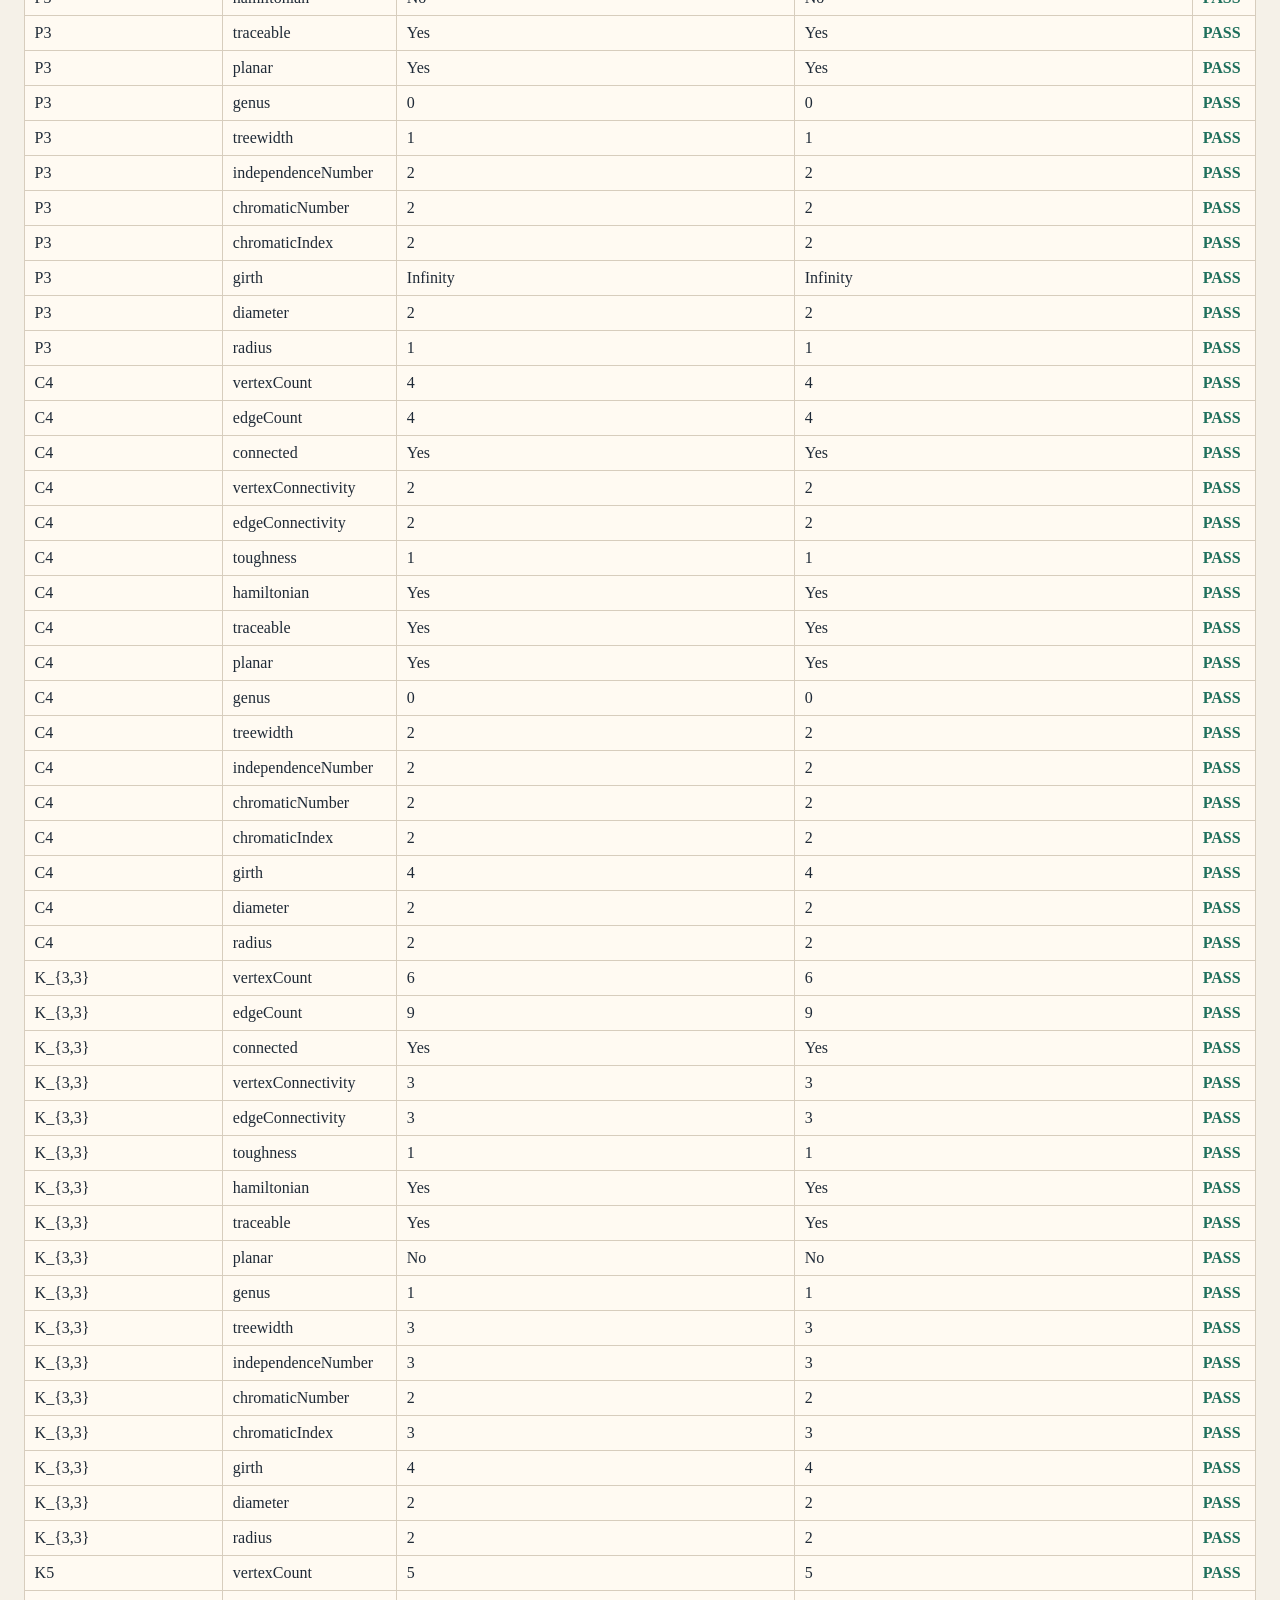
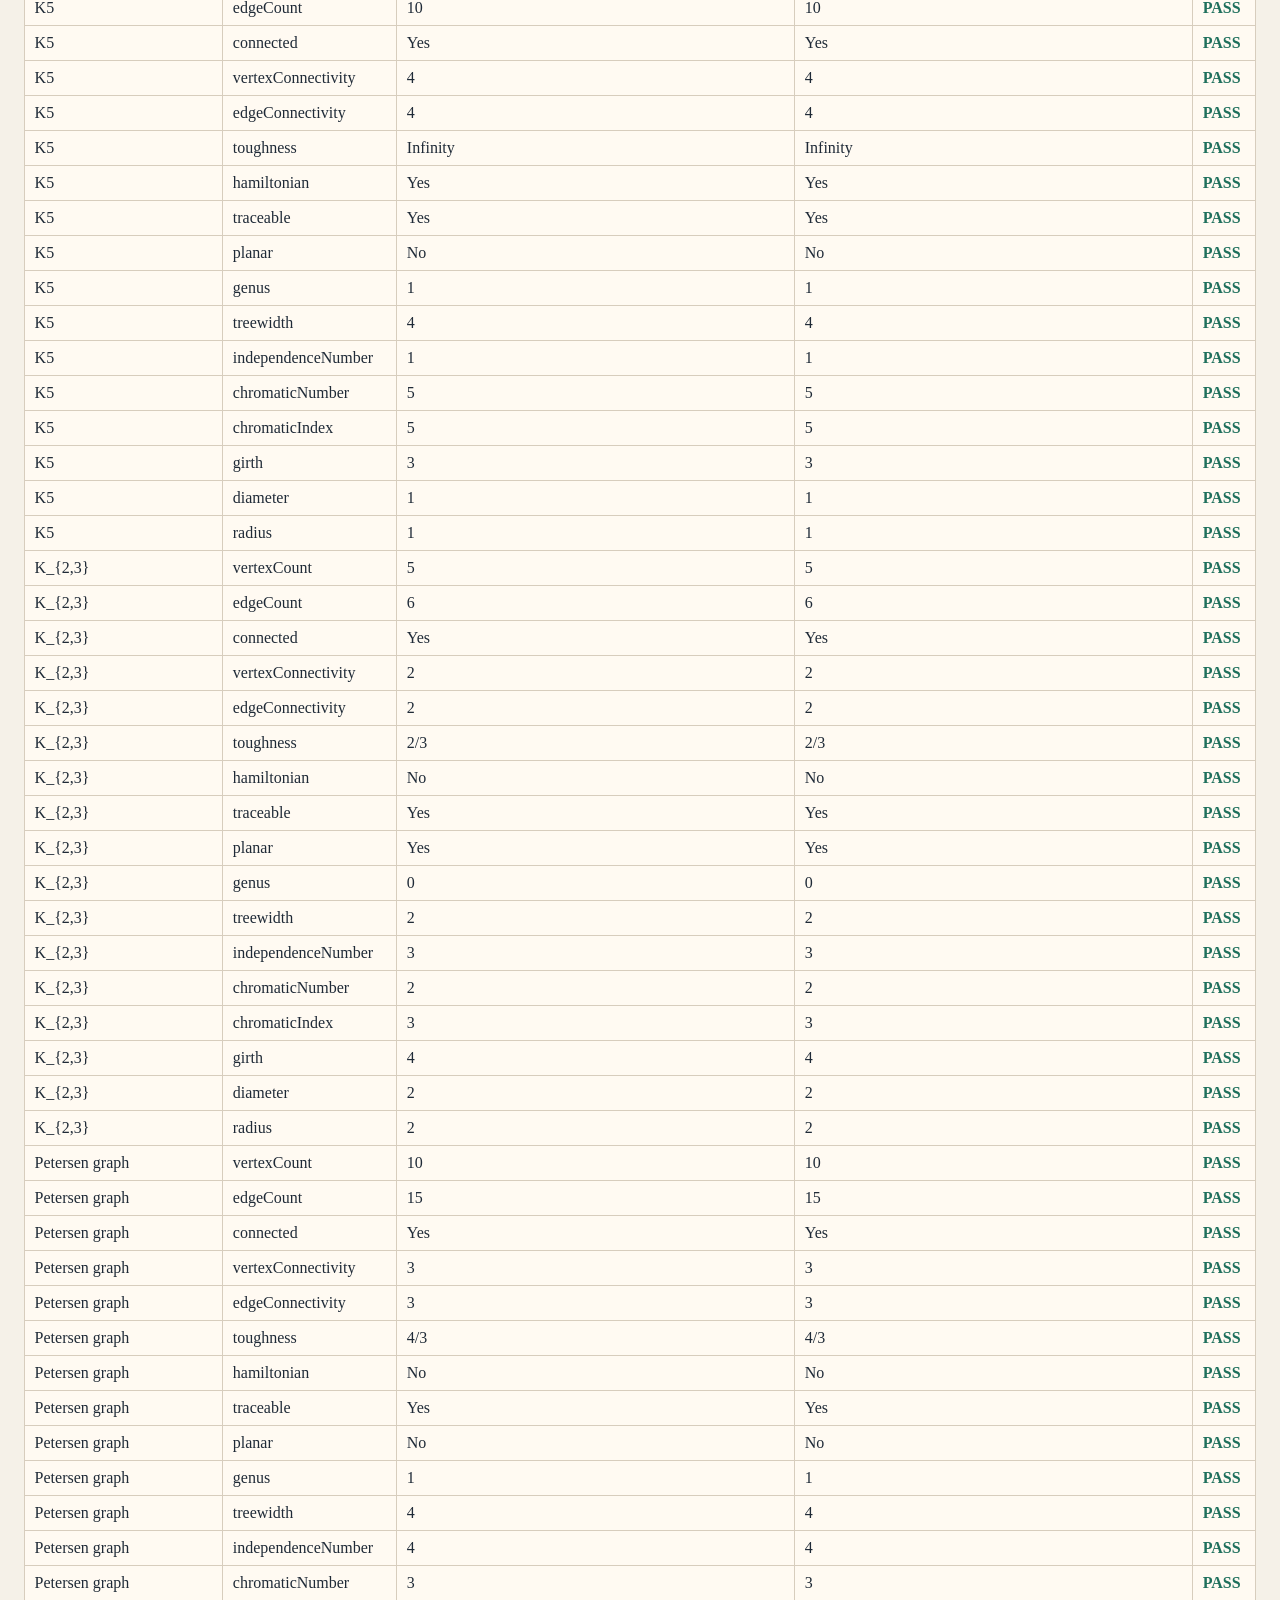
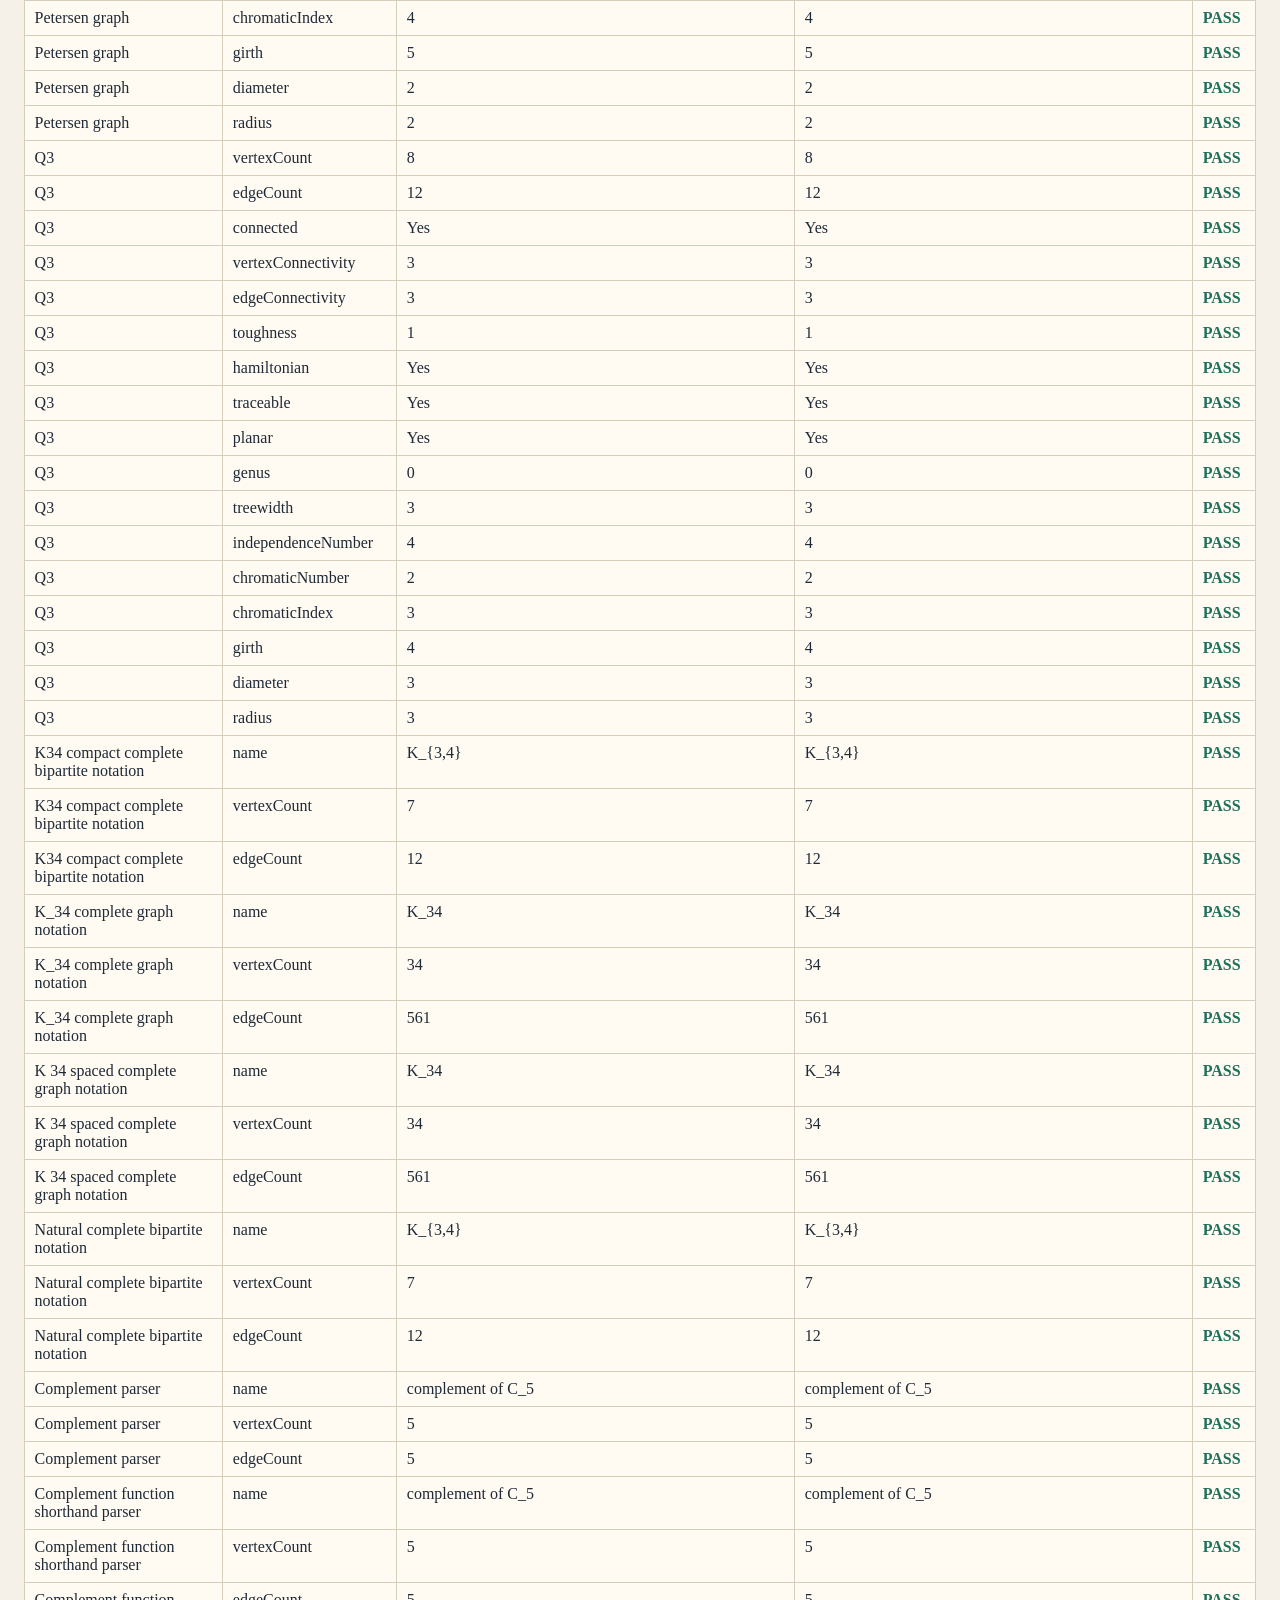
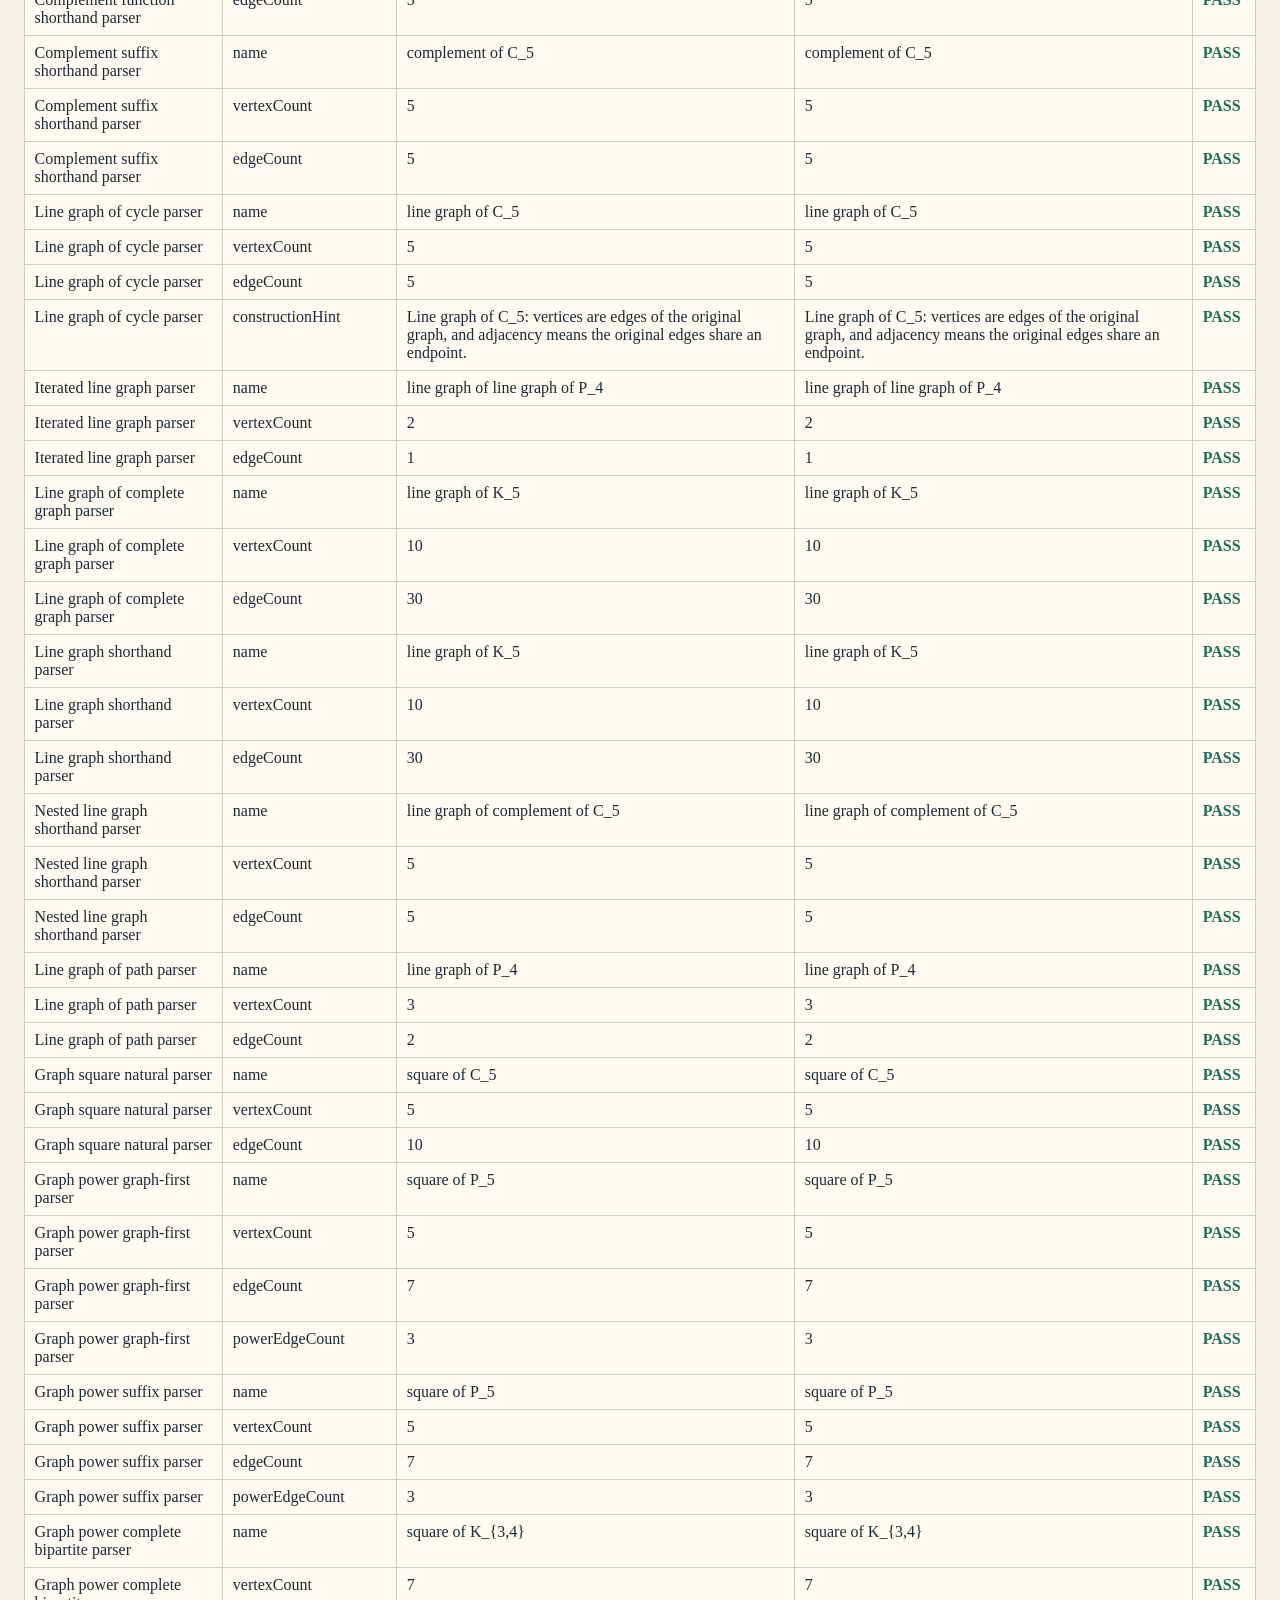
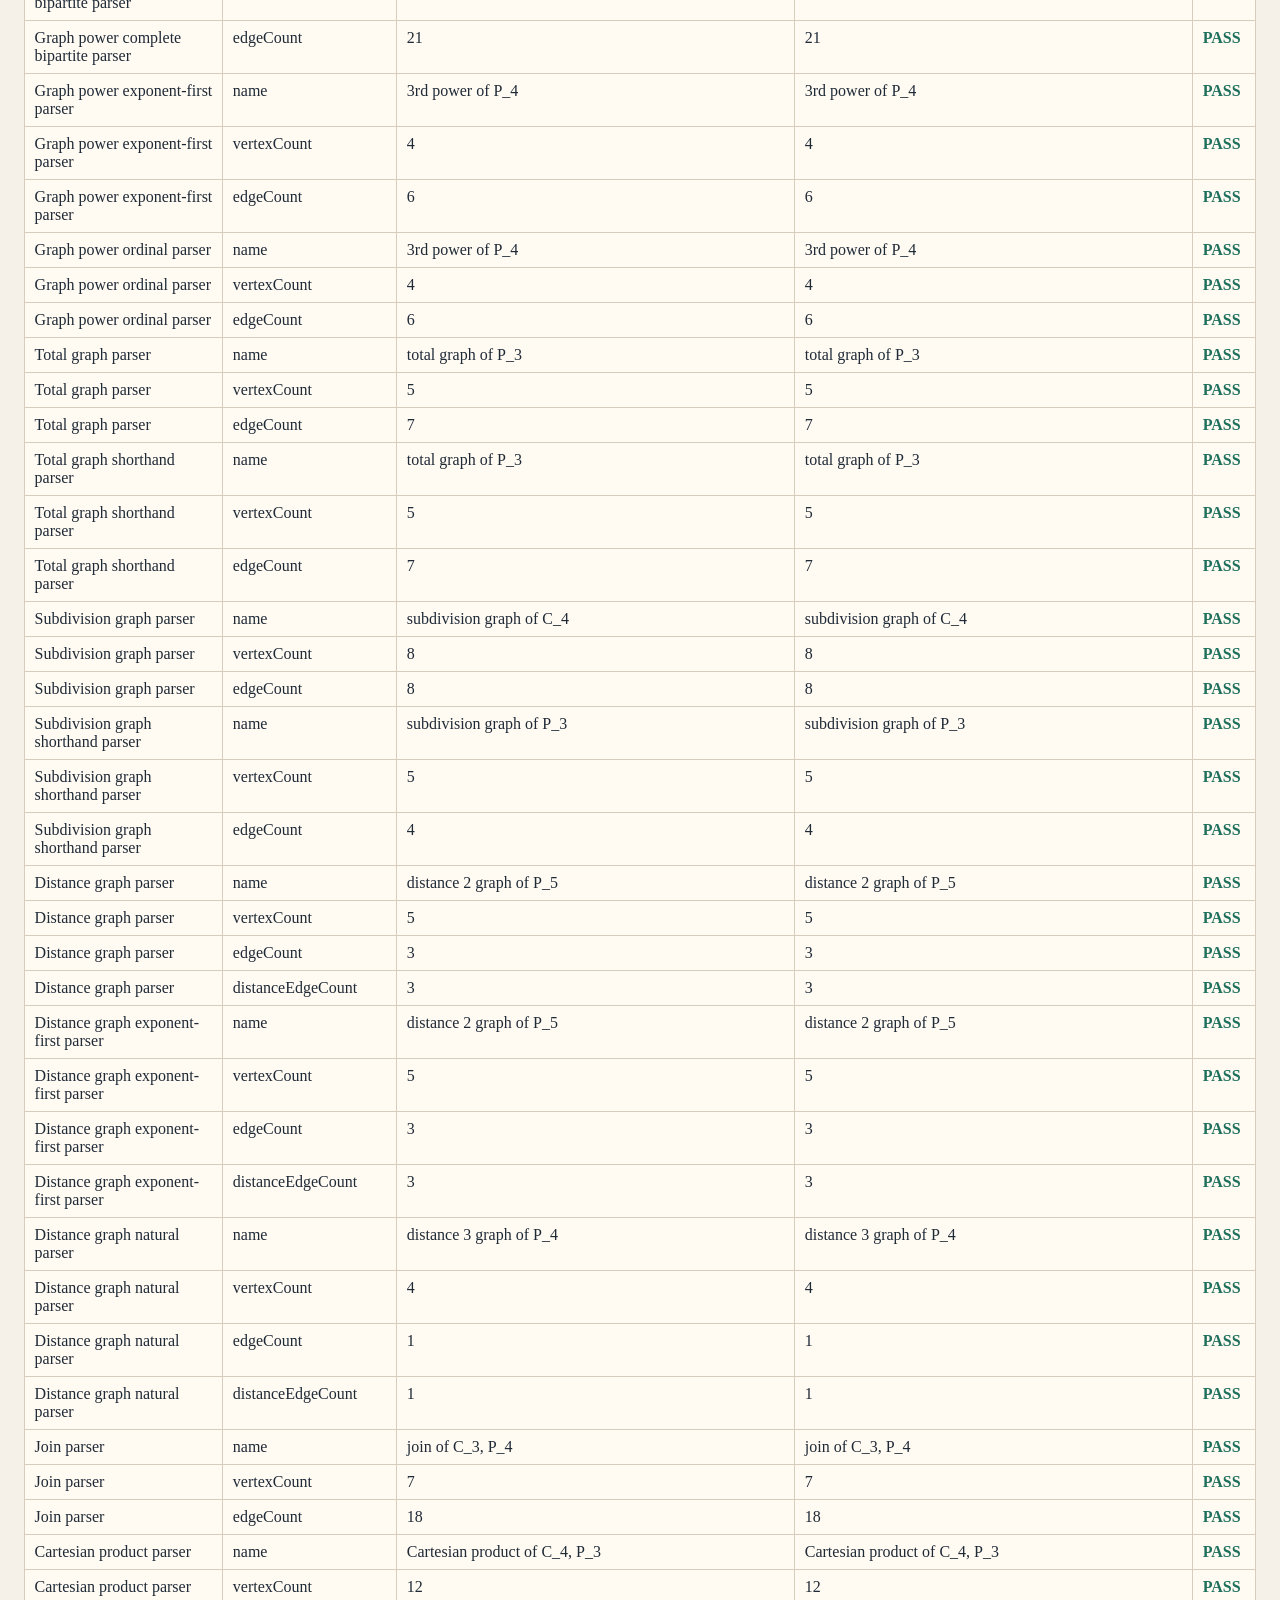
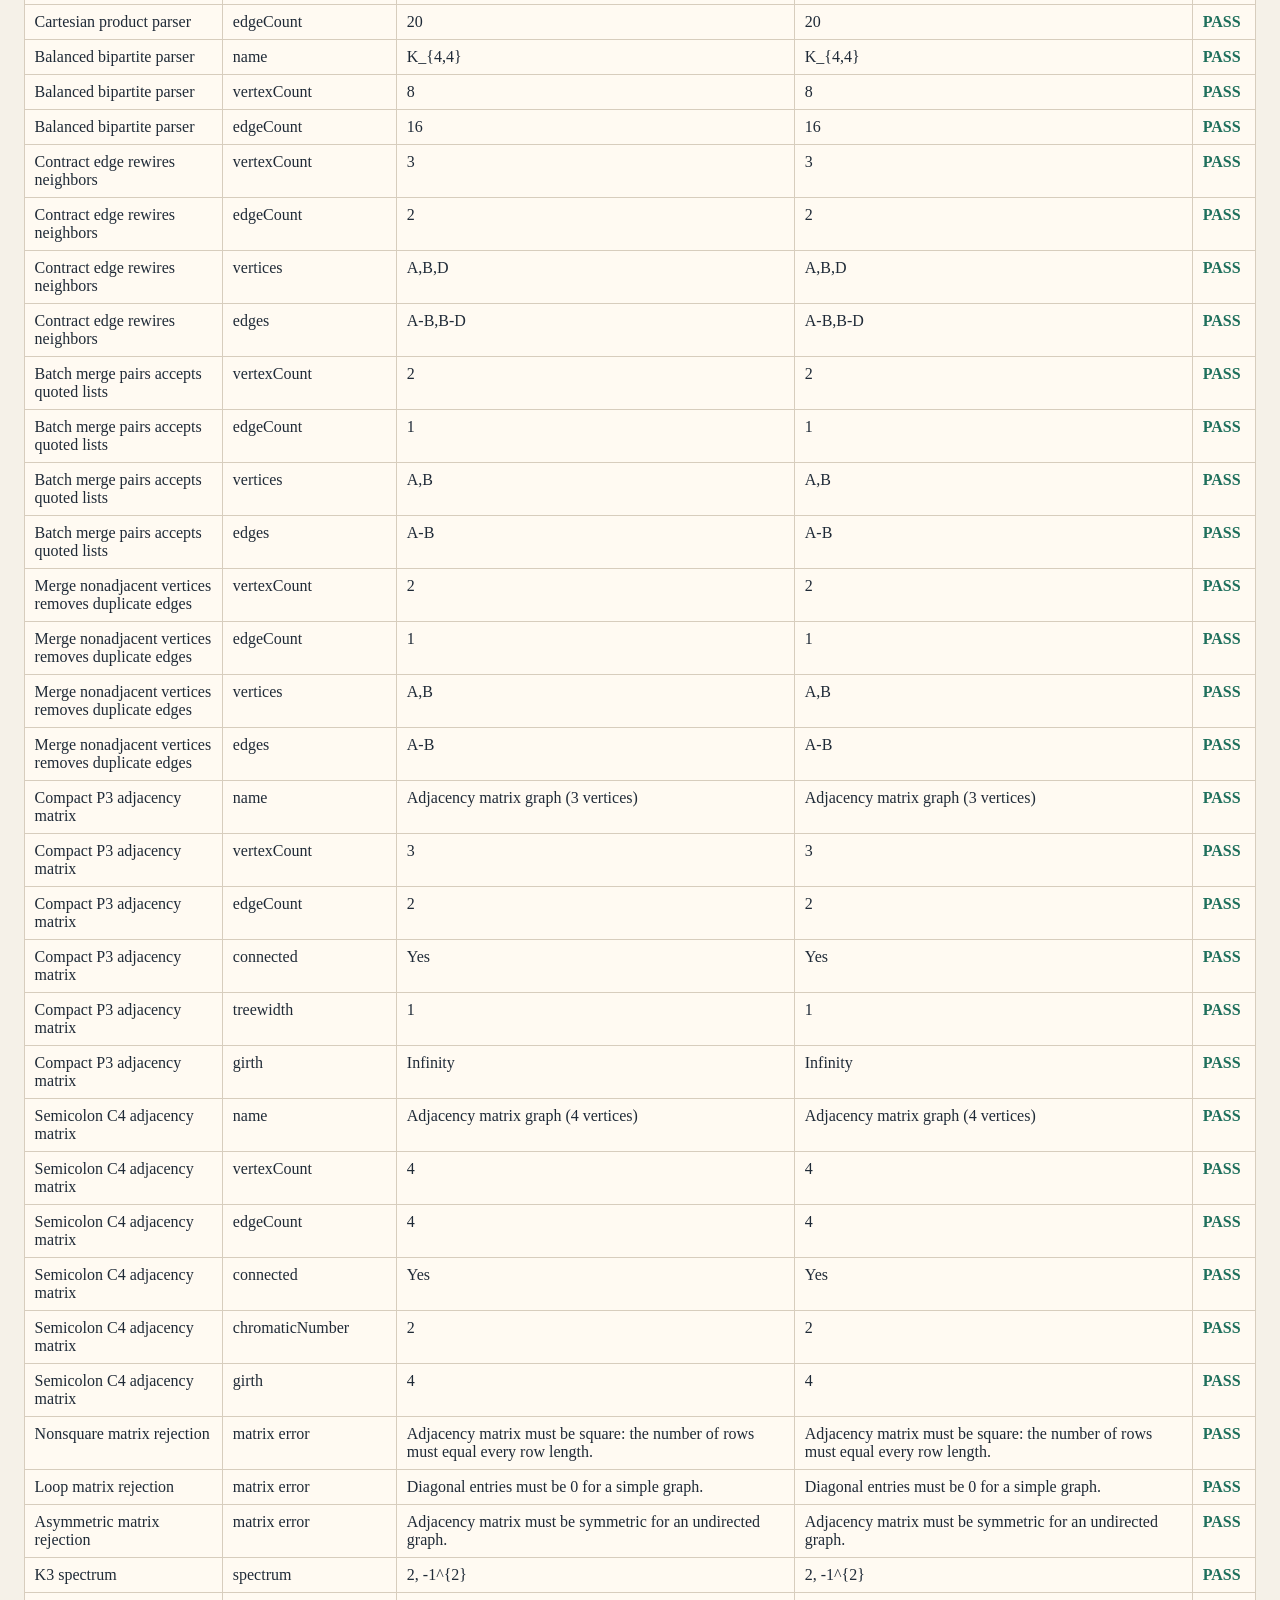
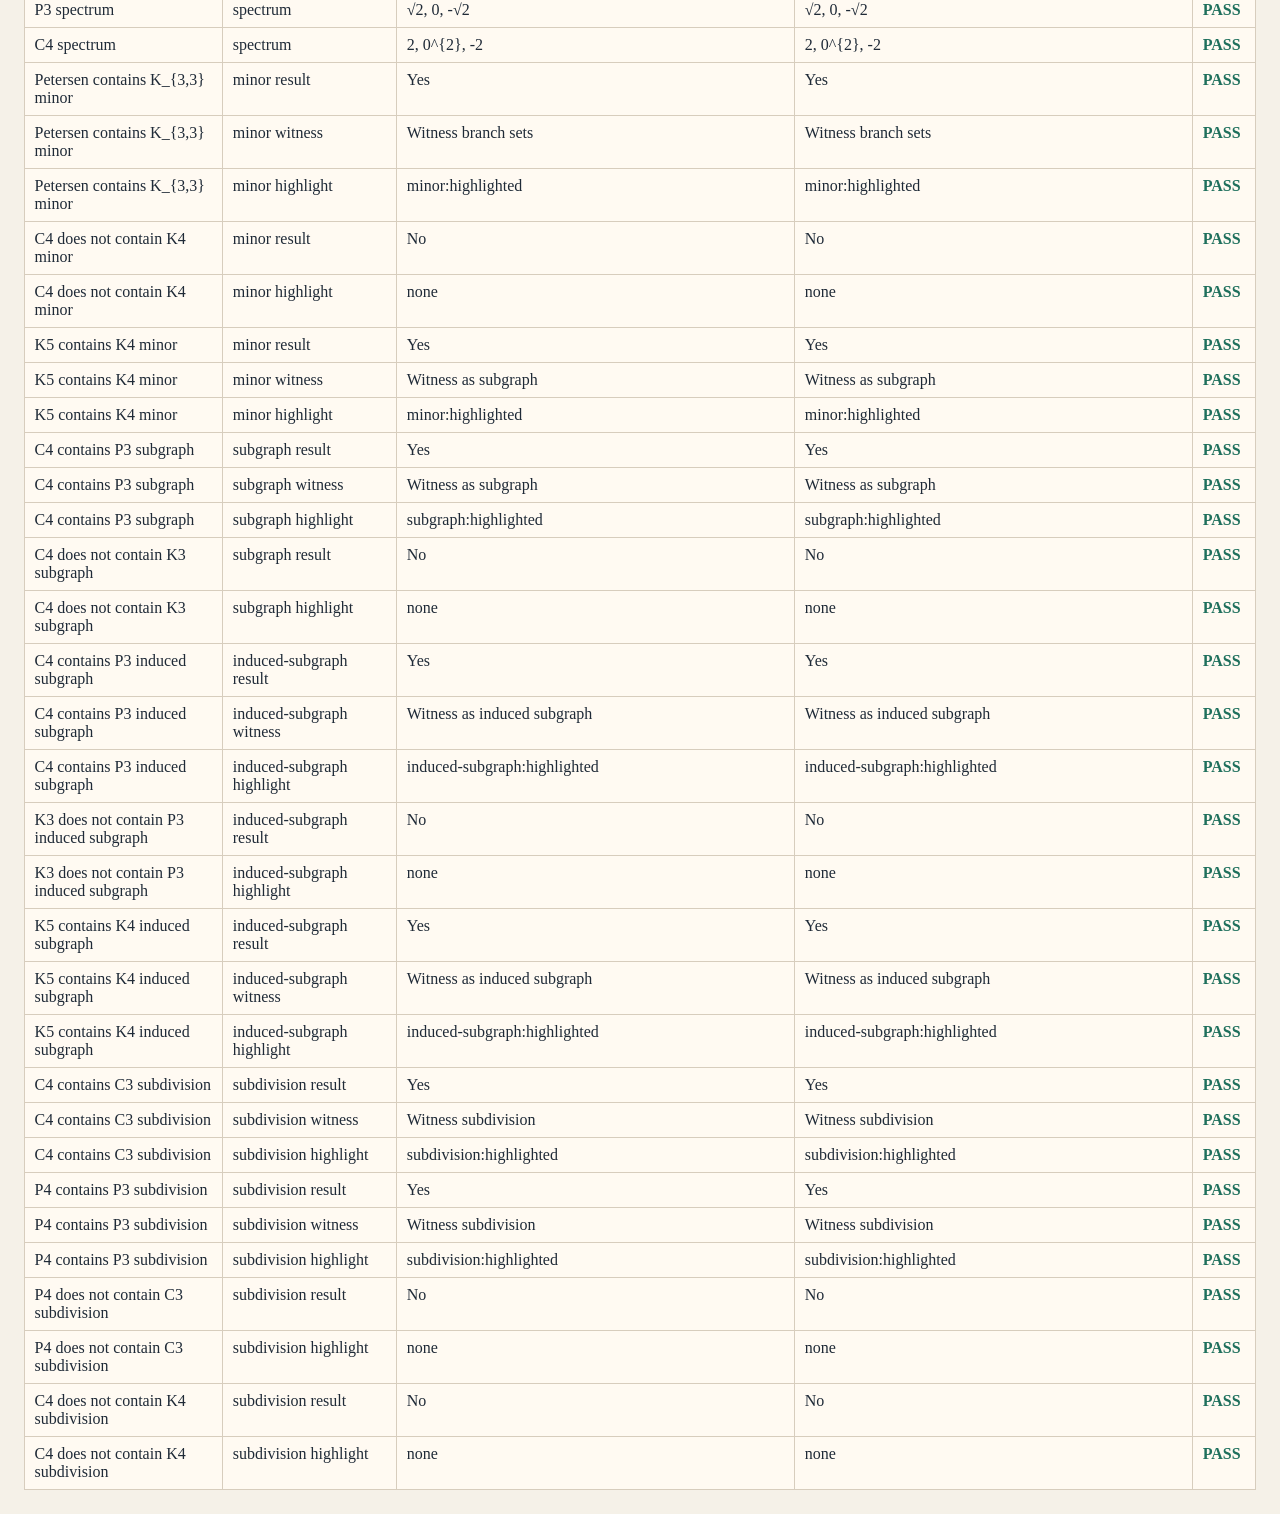
==== commit a000f333: "Add vertex merge and edge contraction tools" ====
--- a/tests/parameter-tests.html
+++ b/tests/parameter-tests.html
@@ -682,6 +682,42 @@
       }
     ];
 
+    const editCases = [
+      {
+        name: "Contract edge rewires neighbors",
+        setup: "P4",
+        run: (api) => api.contractEdge("B", "C"),
+        expected: {
+          vertexCount: "3",
+          edgeCount: "2",
+          vertices: "A,B,D",
+          edges: "A-B,B-D"
+        }
+      },
+      {
+        name: "Batch merge pairs accepts quoted lists",
+        setup: "C4",
+        run: (api) => api.mergeVertices('"A,B"', '"C,D"'),
+        expected: {
+          vertexCount: "2",
+          edgeCount: "1",
+          vertices: "A,B",
+          edges: "A-B"
+        }
+      },
+      {
+        name: "Merge nonadjacent vertices removes duplicate edges",
+        setup: "P3",
+        run: (api) => api.mergeVertices("A", "C"),
+        expected: {
+          vertexCount: "2",
+          edgeCount: "1",
+          vertices: "A,B",
+          edges: "A-B"
+        }
+      }
+    ];
+
     const matrixErrorCases = [
       {
         name: "Nonsquare matrix rejection",
@@ -778,6 +814,20 @@
       return { passed, total };
     }
 
+    function summarizeEditSnapshot(snapshot) {
+      const edges = snapshot.edges
+        .map((edge) => [edge.from, edge.to].sort().join("-"))
+        .sort()
+        .join(",");
+
+      return {
+        vertexCount: String(snapshot.vertexCount),
+        edgeCount: String(snapshot.edgeCount),
+        vertices: snapshot.vertices.slice().sort().join(","),
+        edges
+      };
+    }
+
     async function runTests() {
       const api = await waitForApi();
       let passed = 0;
@@ -800,6 +850,14 @@
       for (const testCase of parserCases) {
         const parsed = api.parseGraph(testCase.description);
         const result = checkObject(testCase.name, parsed, testCase.expected);
+        passed += result.passed;
+        total += result.total;
+      }
+
+      for (const testCase of editCases) {
+        api.loadGraph(testCase.setup);
+        const snapshot = testCase.run(api);
+        const result = checkObject(testCase.name, summarizeEditSnapshot(snapshot), testCase.expected);
         passed += result.passed;
         total += result.total;
       }
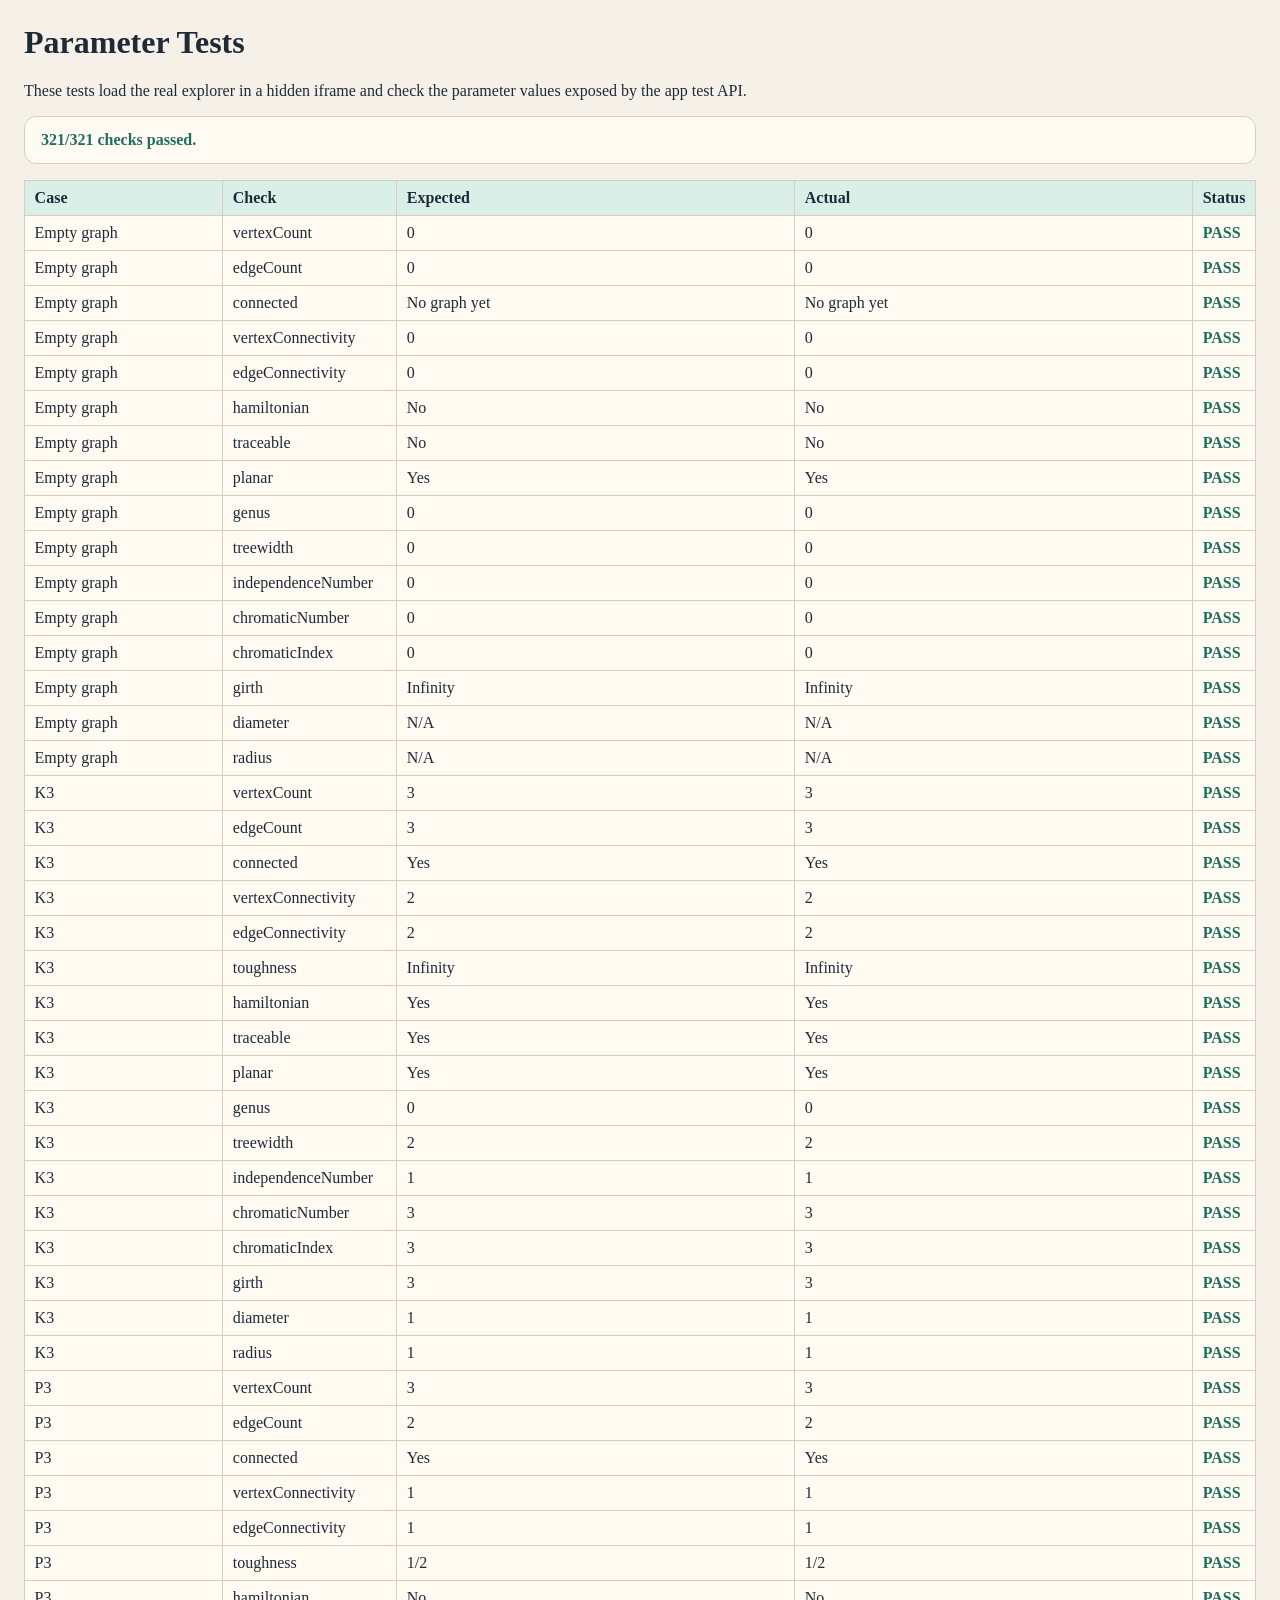
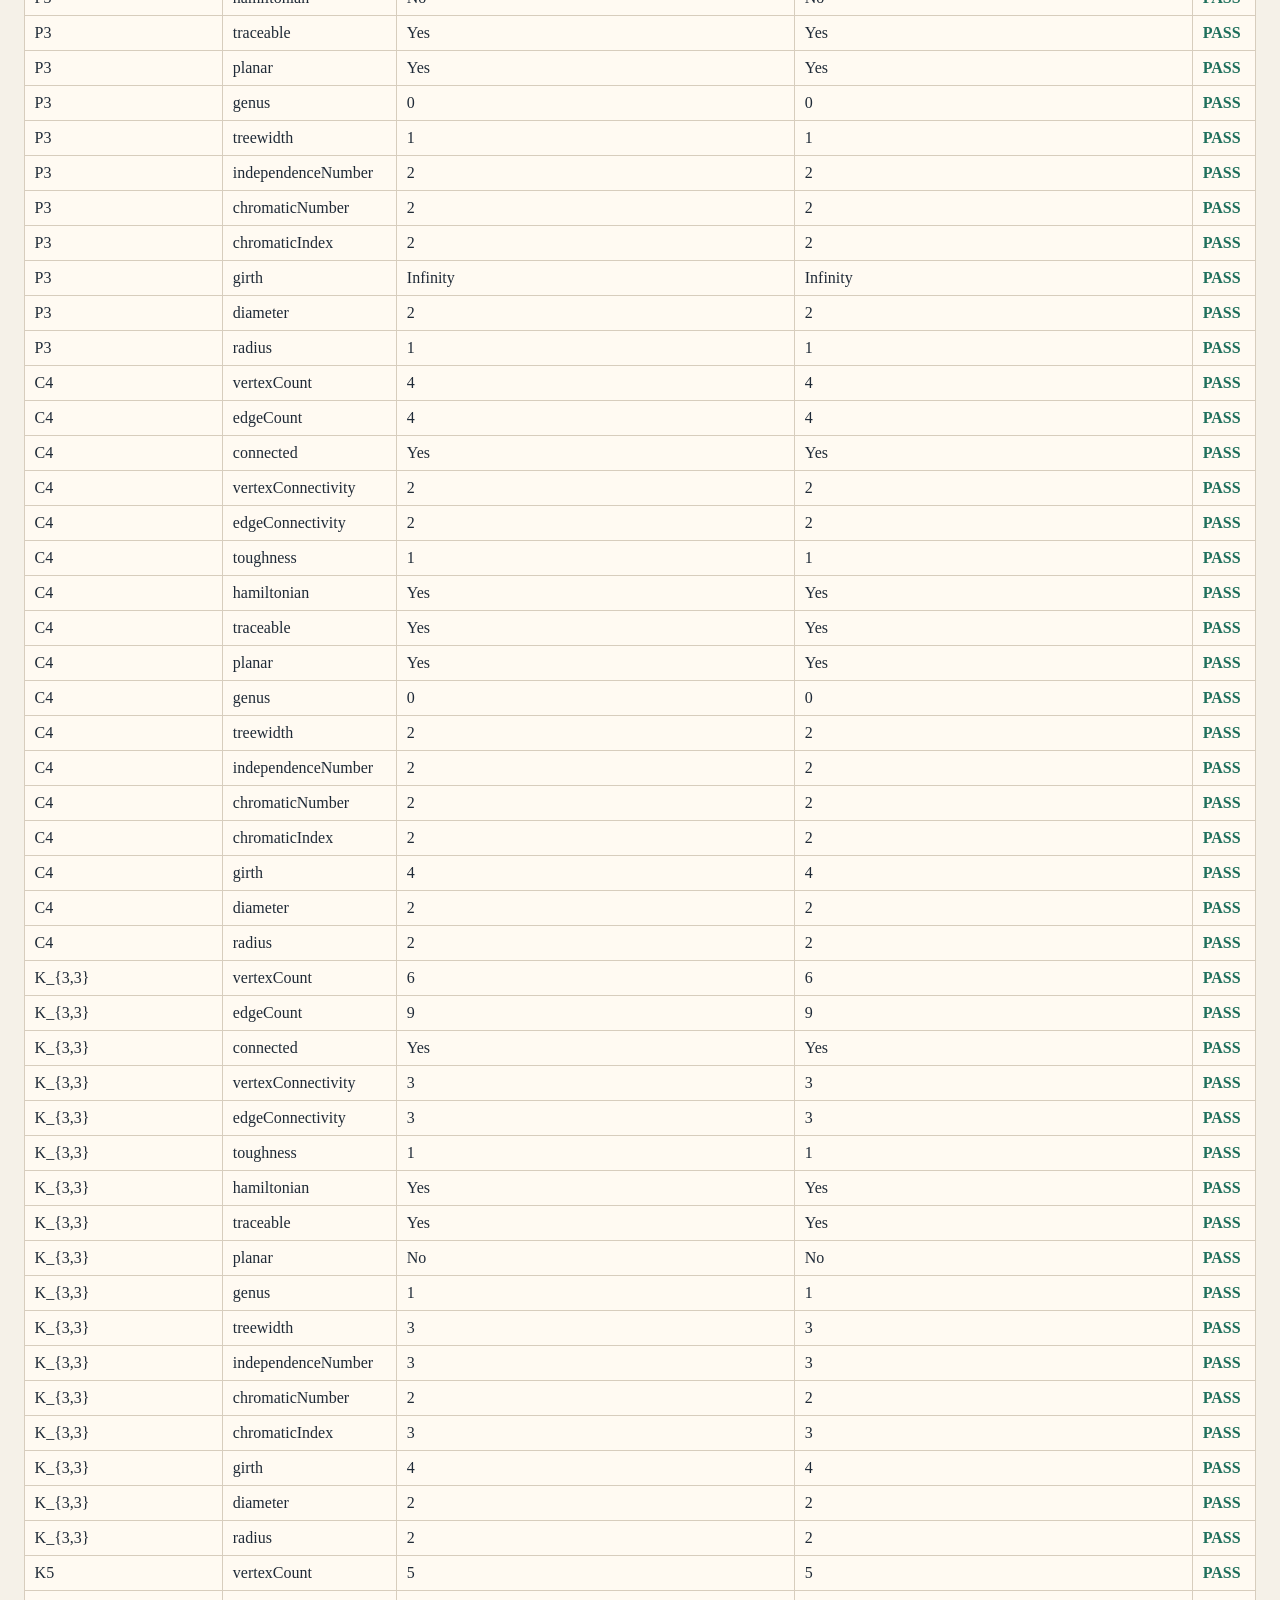
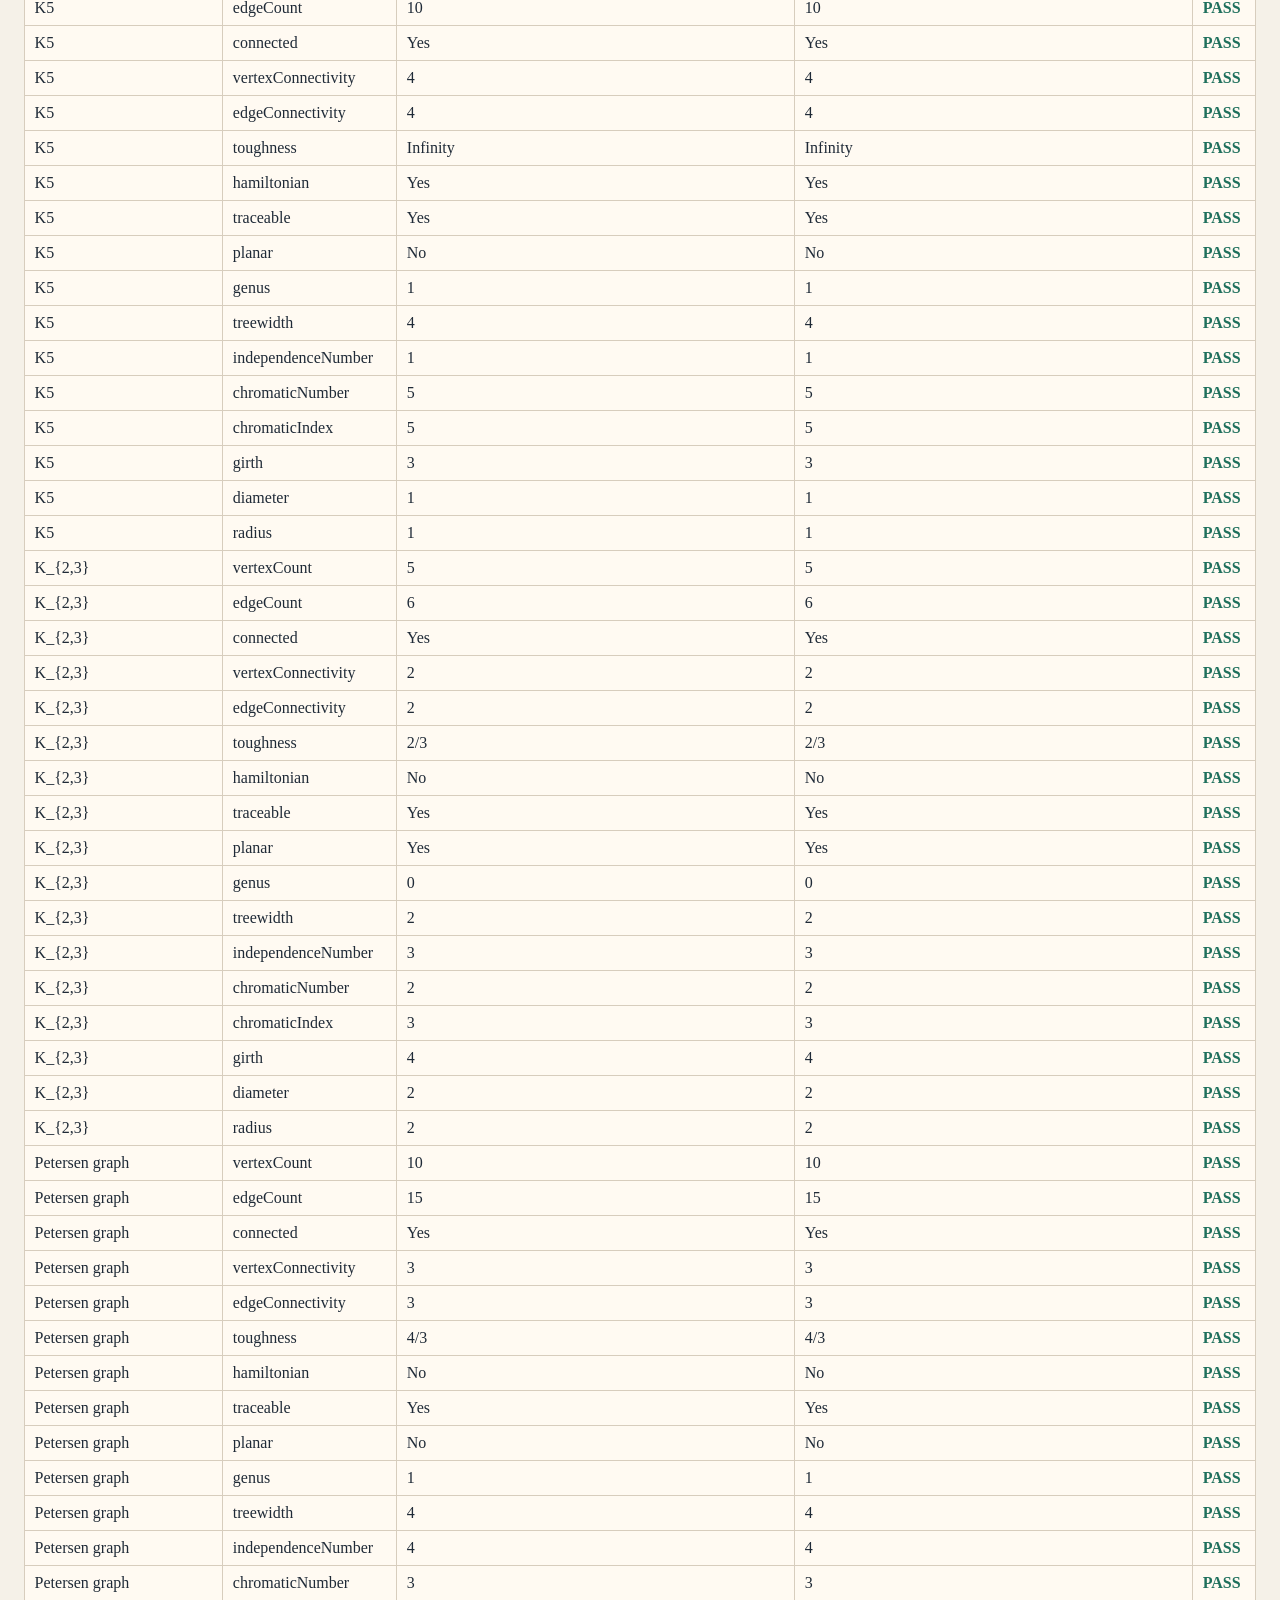
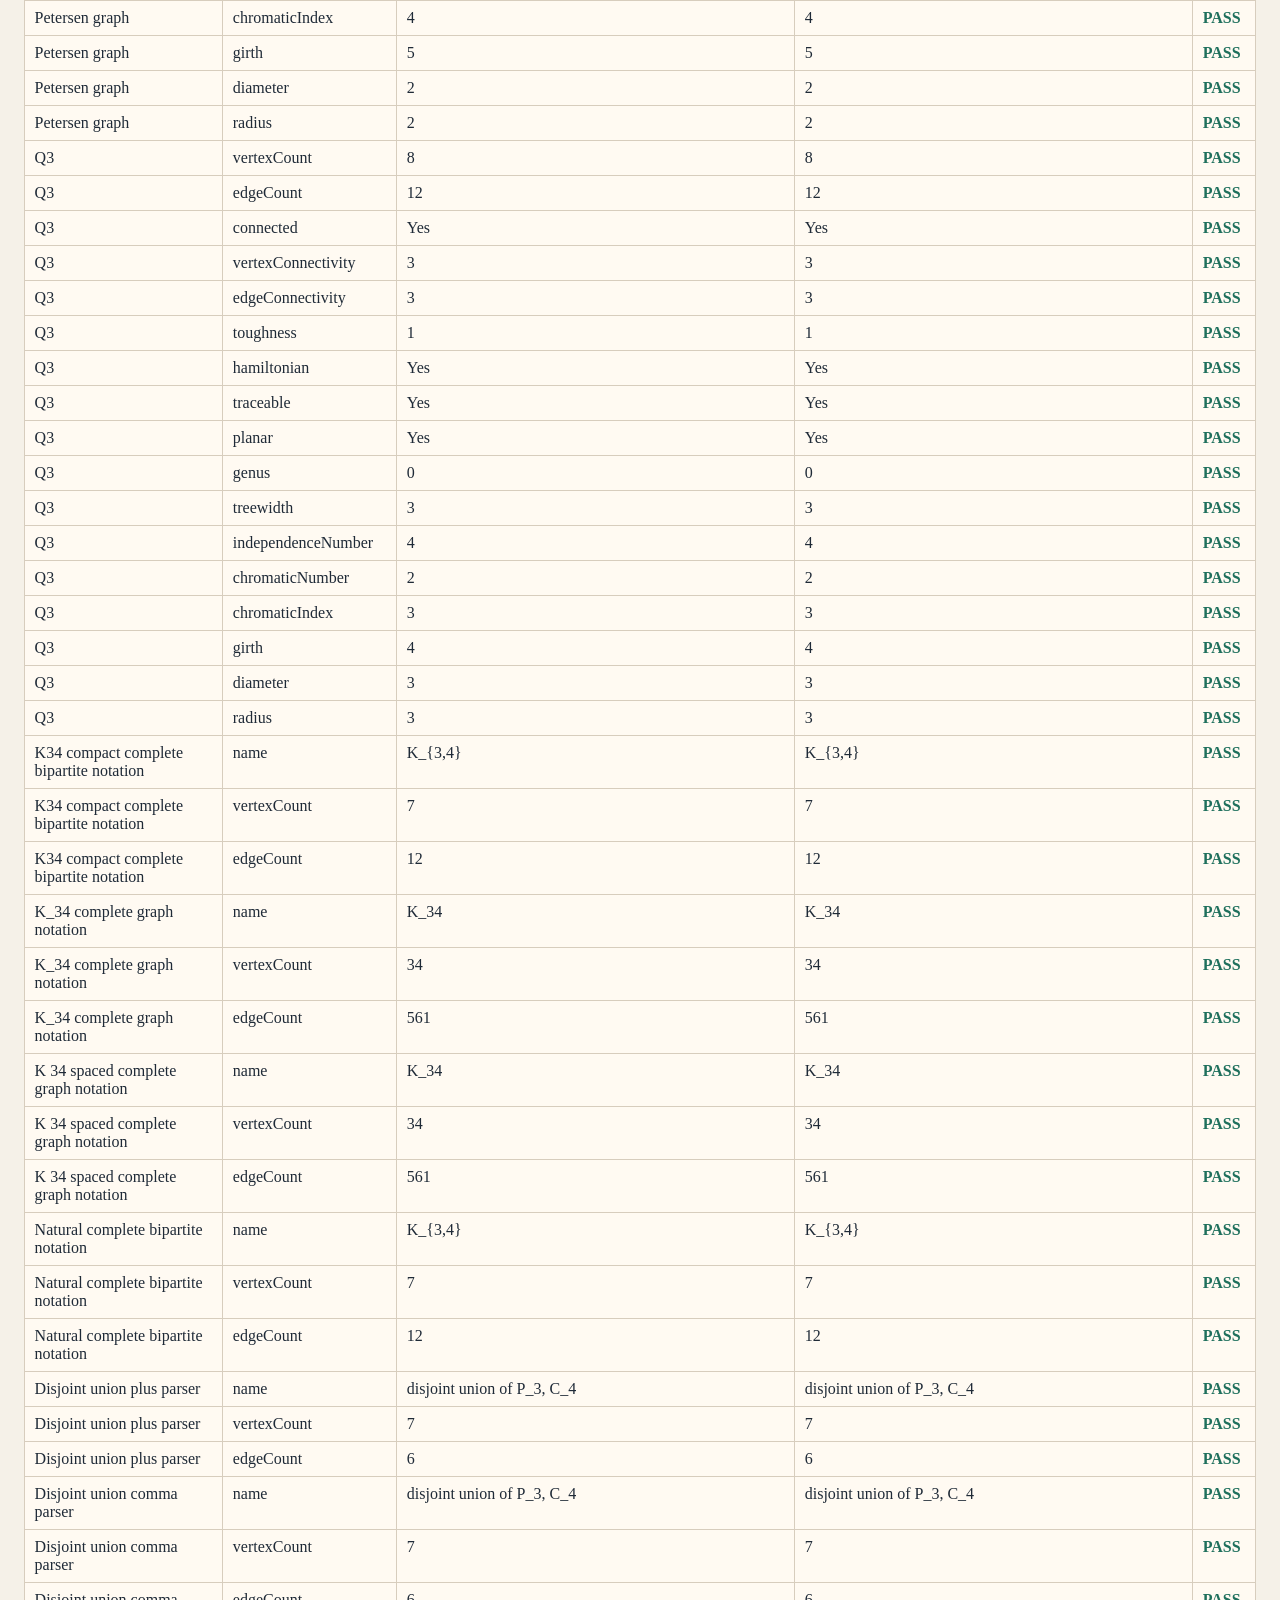
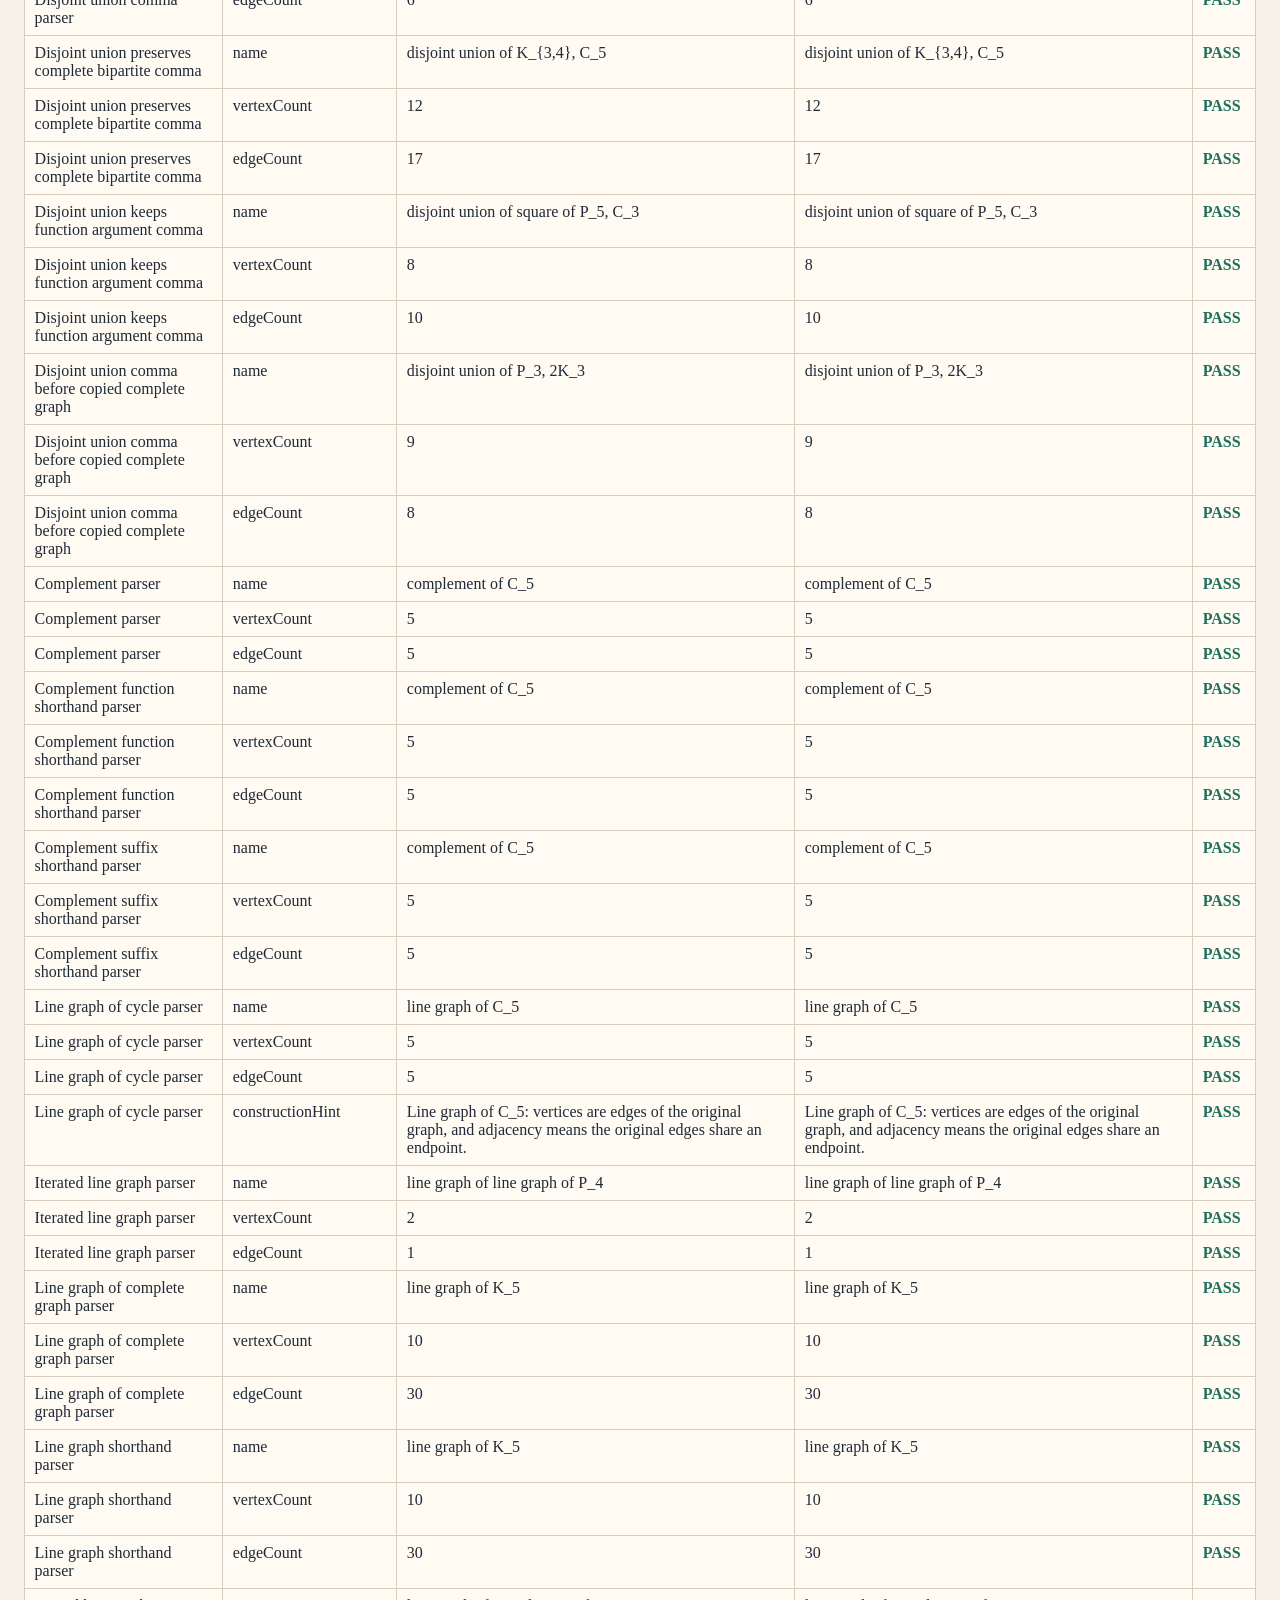
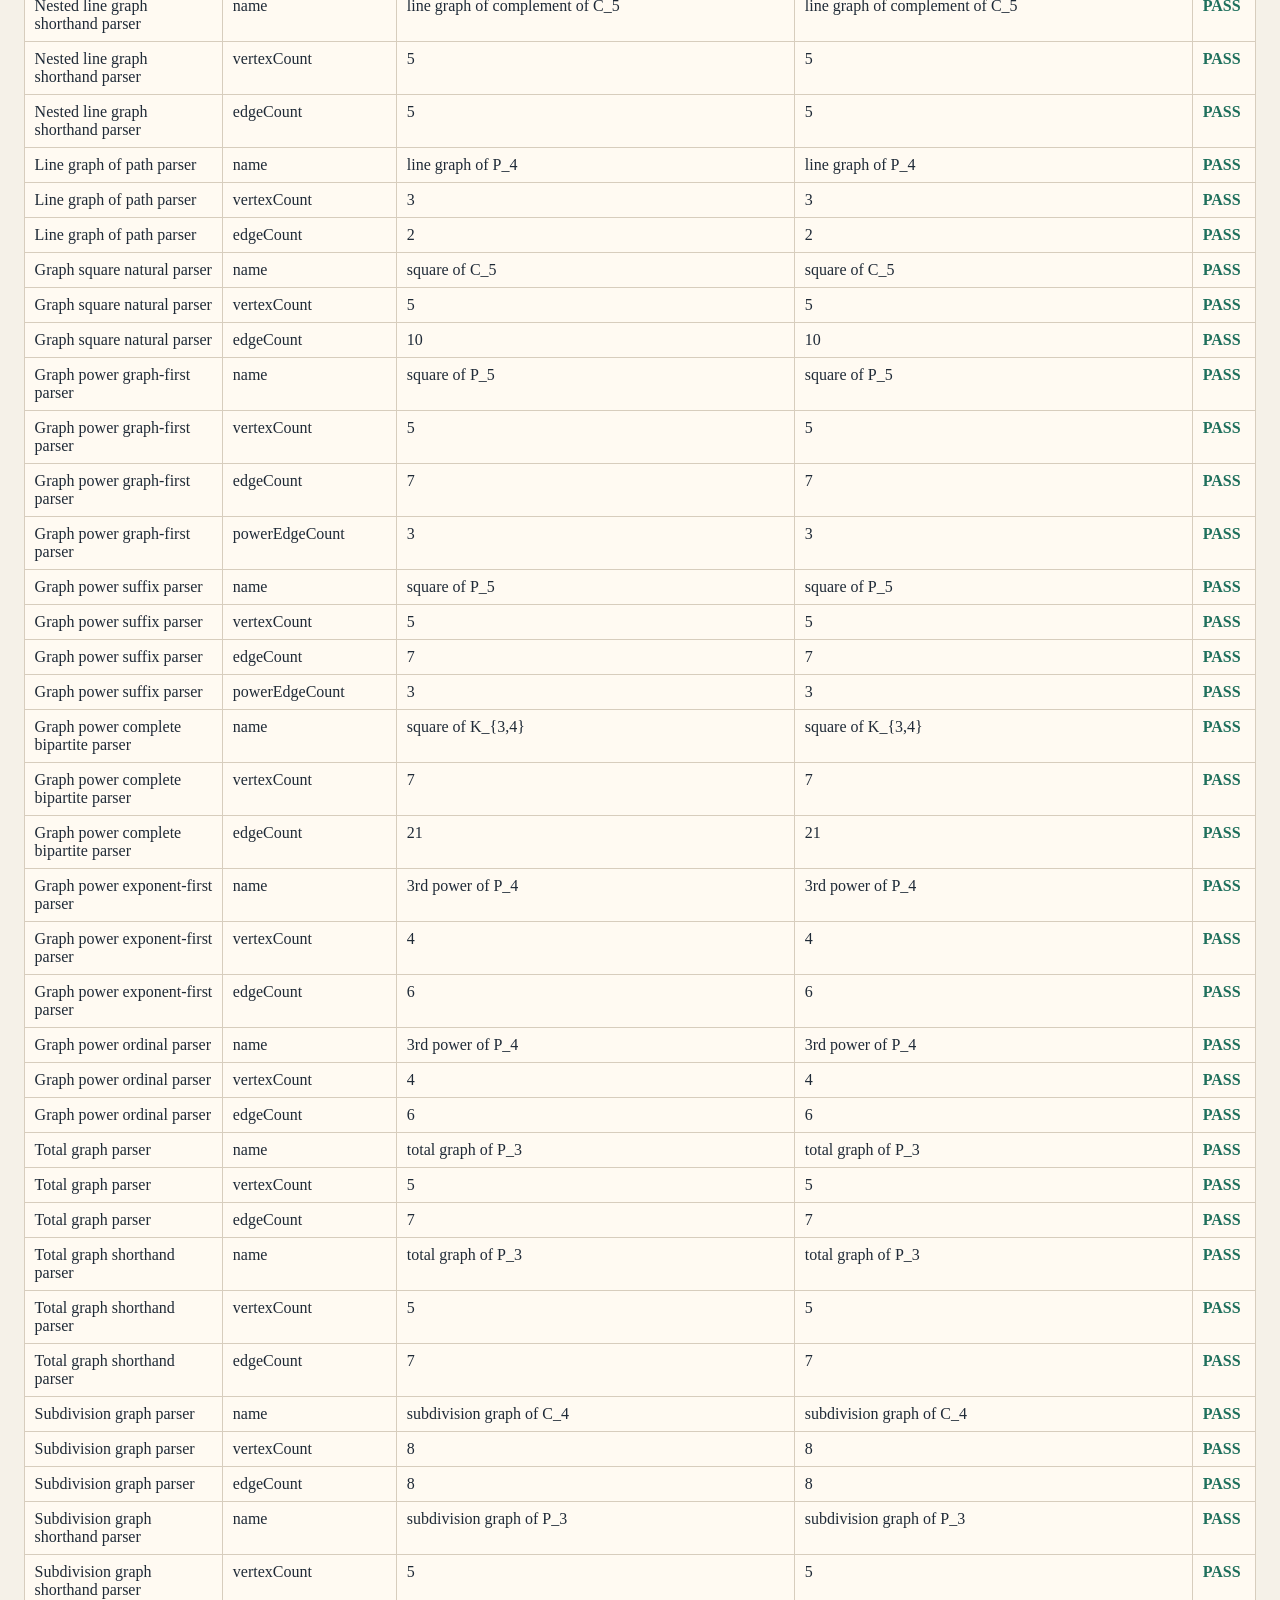
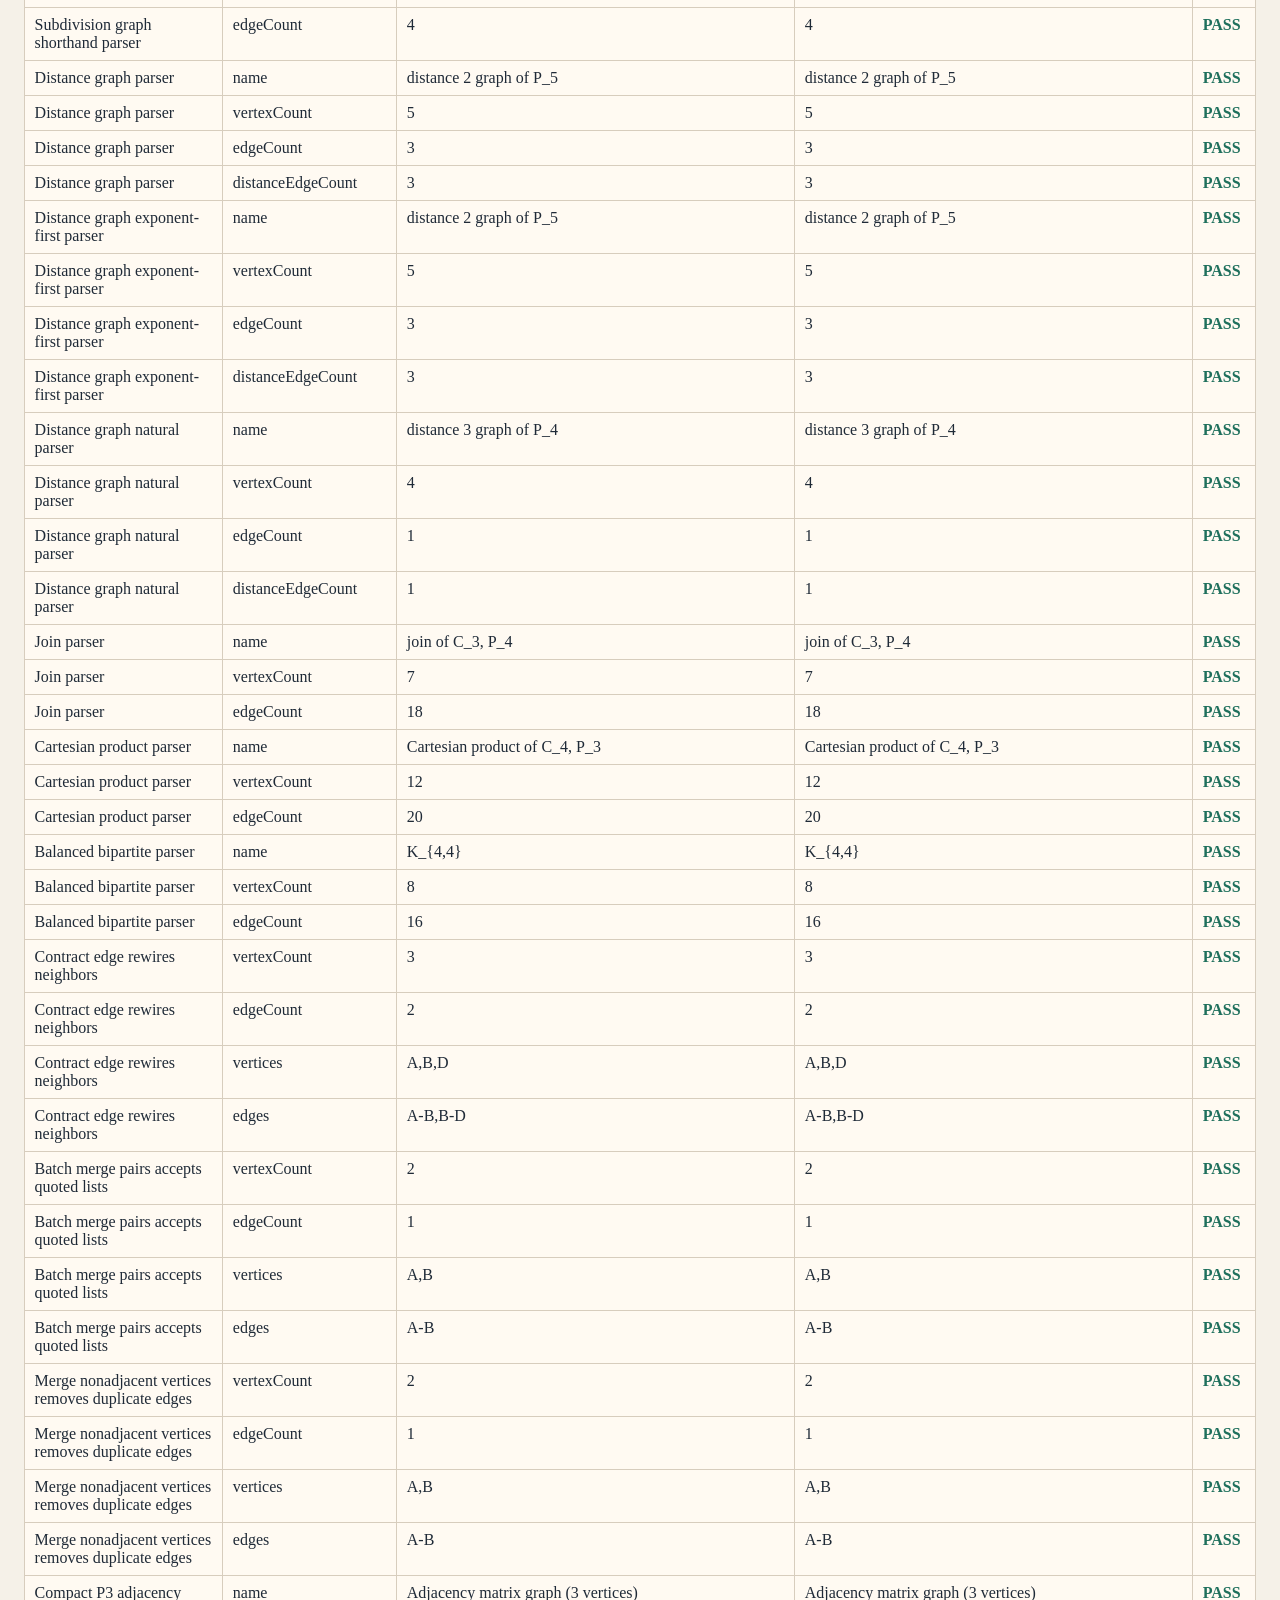
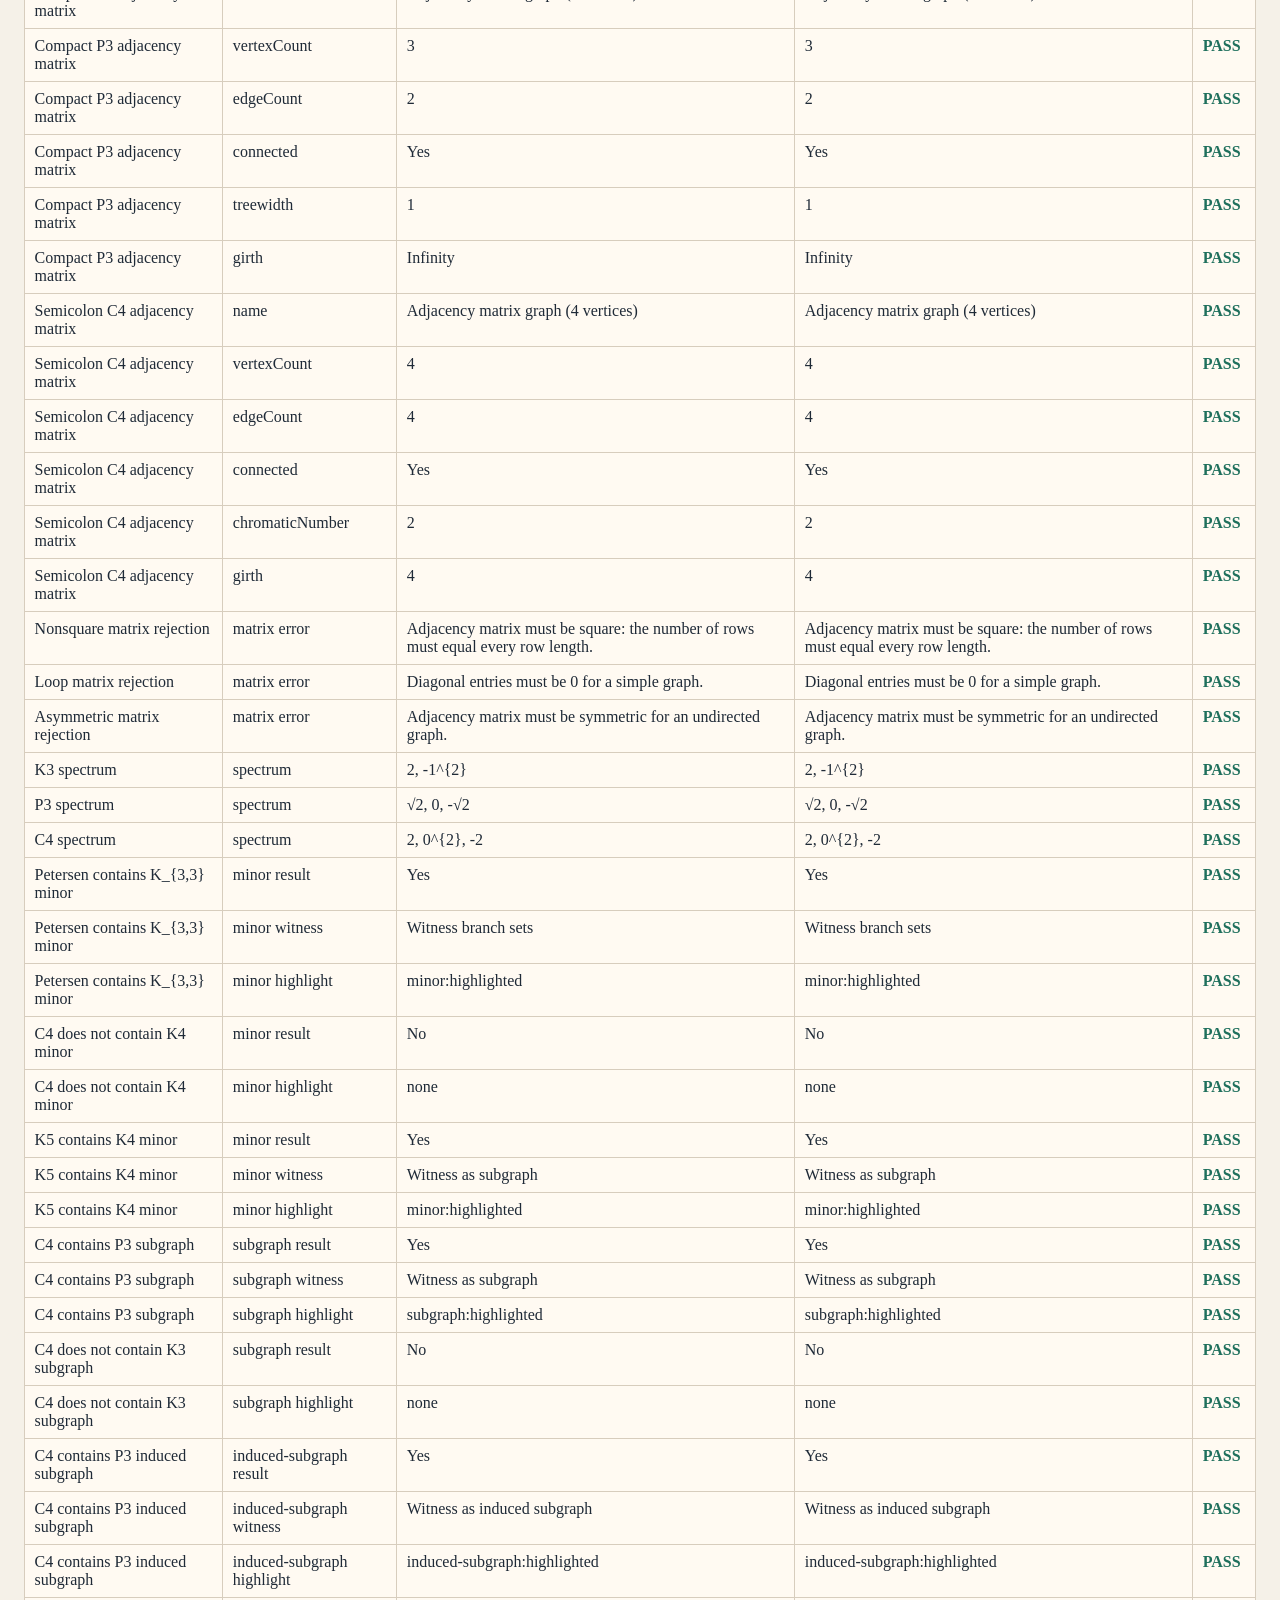
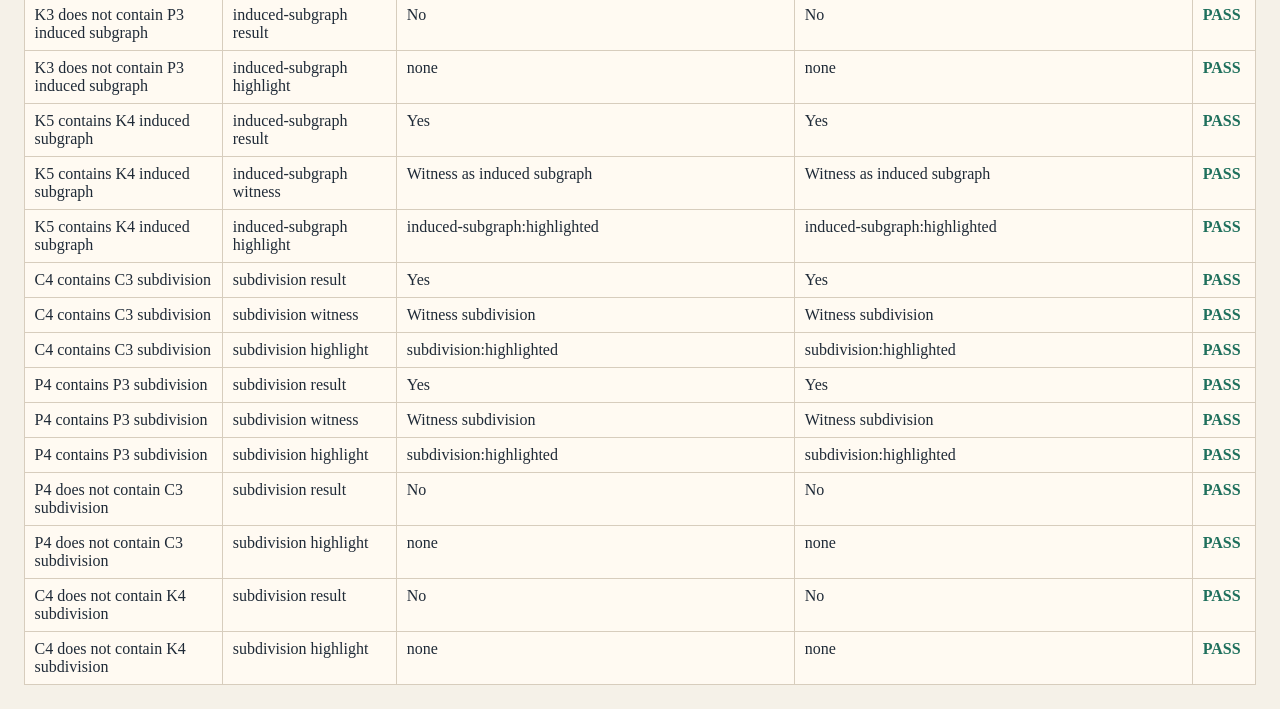
==== commit e31e72a6: "Add disjoint union graph parsing" ====
--- a/tests/parameter-tests.html
+++ b/tests/parameter-tests.html
@@ -423,6 +423,51 @@
         }
       },
       {
+        name: "Disjoint union plus parser",
+        description: "P3 + C4",
+        expected: {
+          name: "disjoint union of P_3, C_4",
+          vertexCount: "7",
+          edgeCount: "6"
+        }
+      },
+      {
+        name: "Disjoint union comma parser",
+        description: "P3, C4",
+        expected: {
+          name: "disjoint union of P_3, C_4",
+          vertexCount: "7",
+          edgeCount: "6"
+        }
+      },
+      {
+        name: "Disjoint union preserves complete bipartite comma",
+        description: "K_{3,4}, C5",
+        expected: {
+          name: "disjoint union of K_{3,4}, C_5",
+          vertexCount: "12",
+          edgeCount: "17"
+        }
+      },
+      {
+        name: "Disjoint union keeps function argument comma",
+        description: "Power(P5, 2), C3",
+        expected: {
+          name: "disjoint union of square of P_5, C_3",
+          vertexCount: "8",
+          edgeCount: "10"
+        }
+      },
+      {
+        name: "Disjoint union comma before copied complete graph",
+        description: "P3, 2K3",
+        expected: {
+          name: "disjoint union of P_3, 2K_3",
+          vertexCount: "9",
+          edgeCount: "8"
+        }
+      },
+      {
         name: "Complement parser",
         description: "complement of C5",
         expected: {
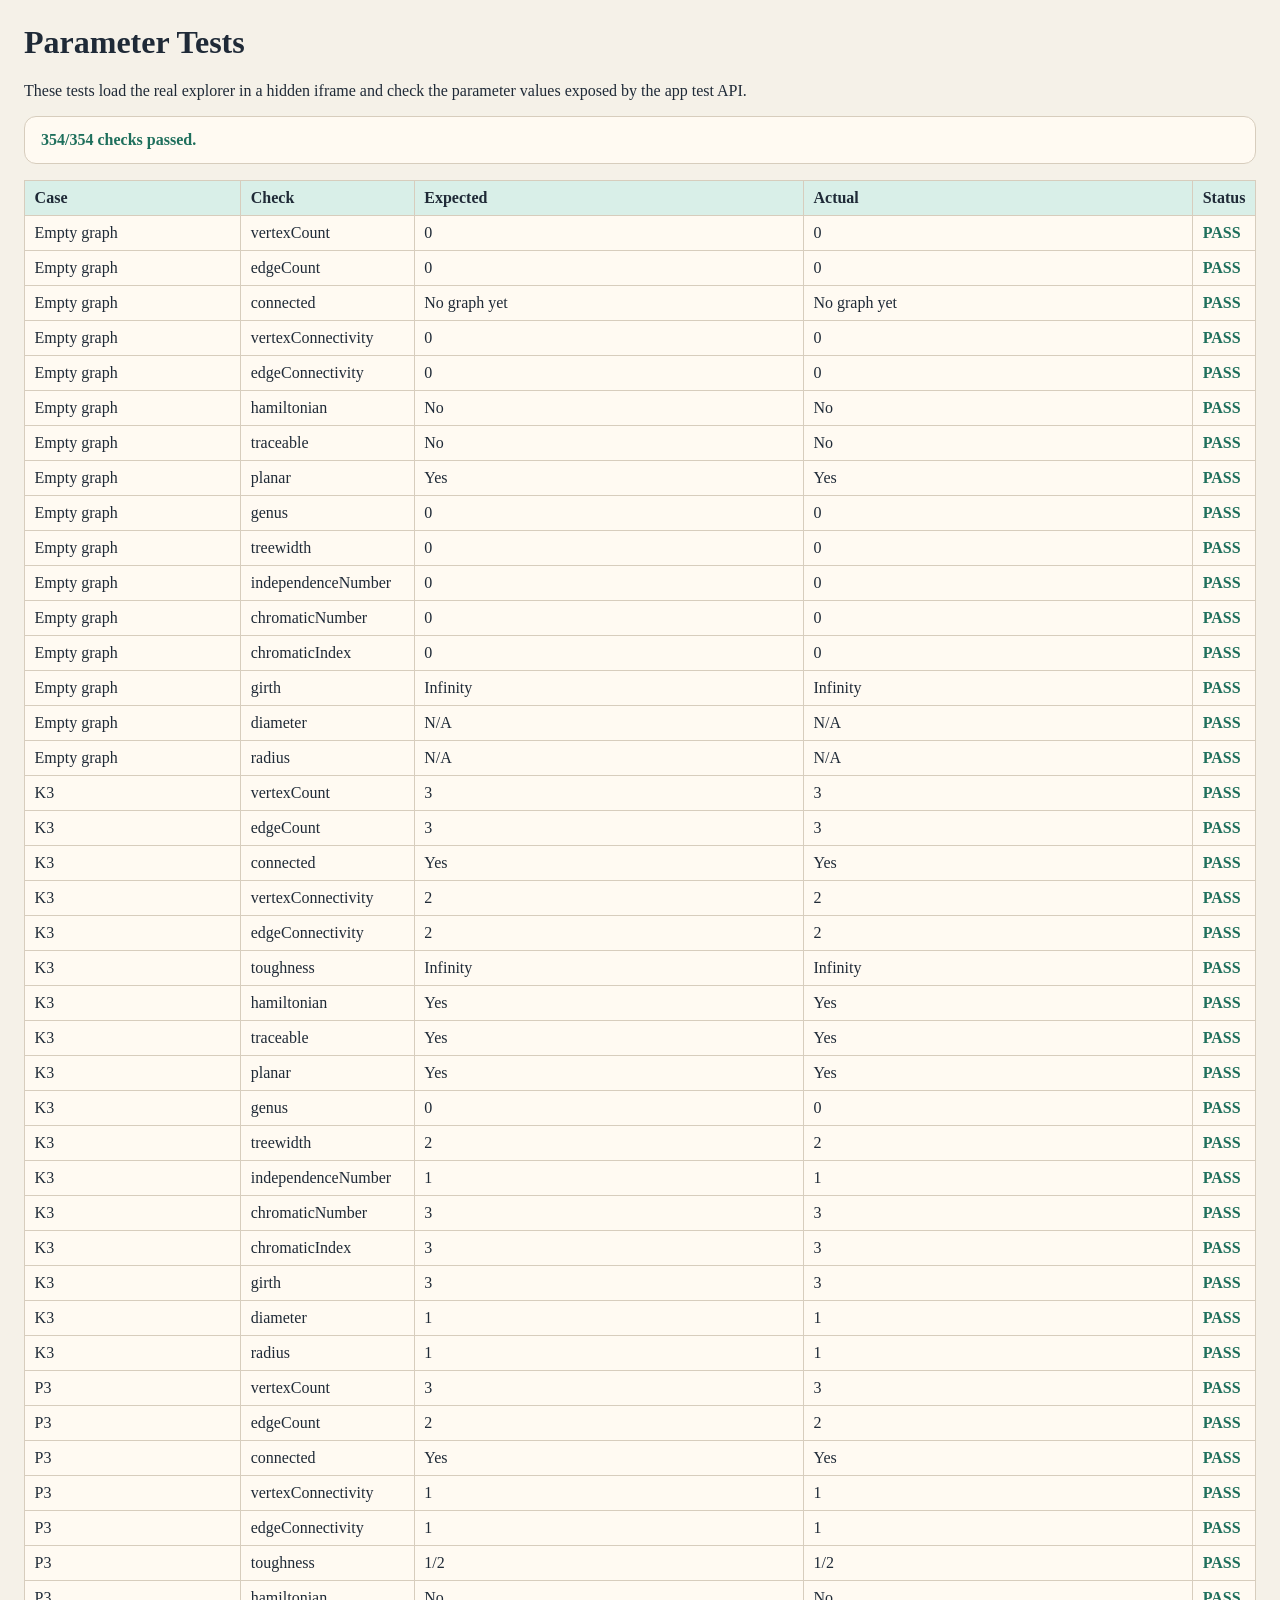
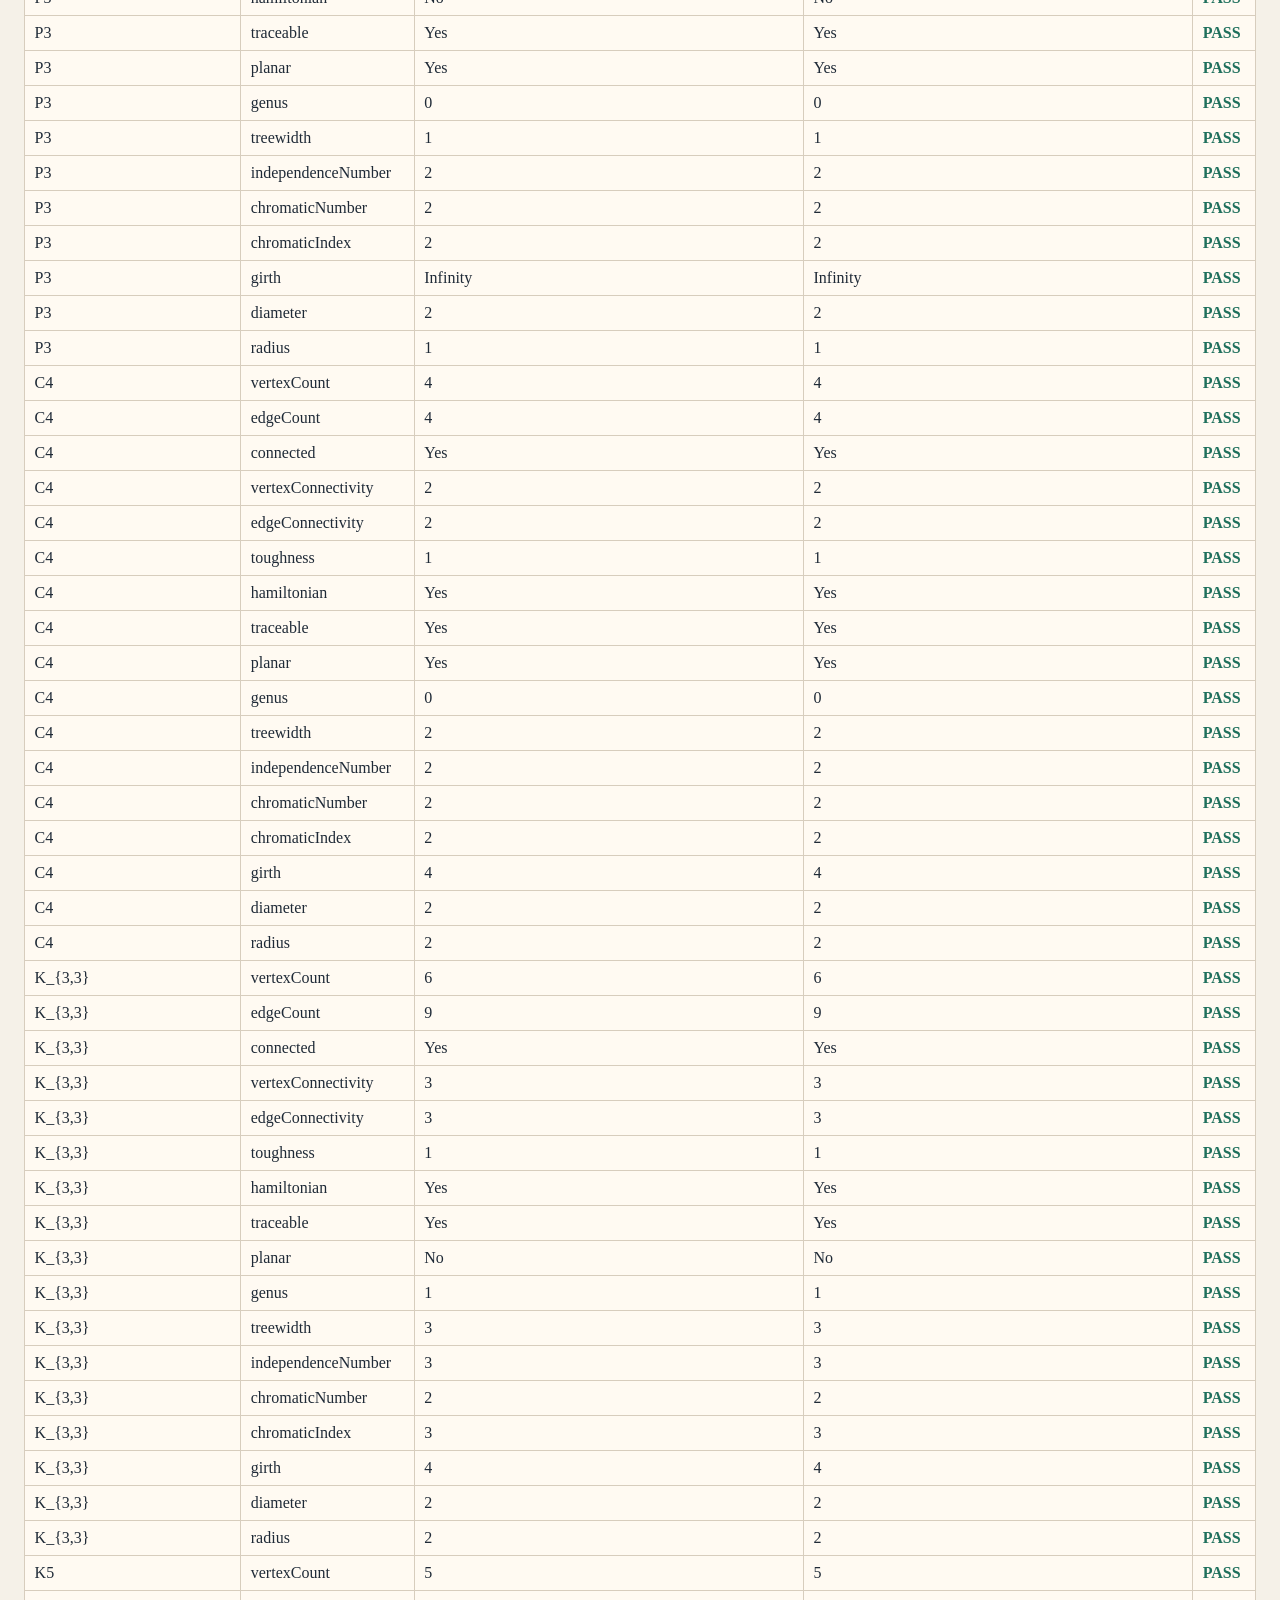
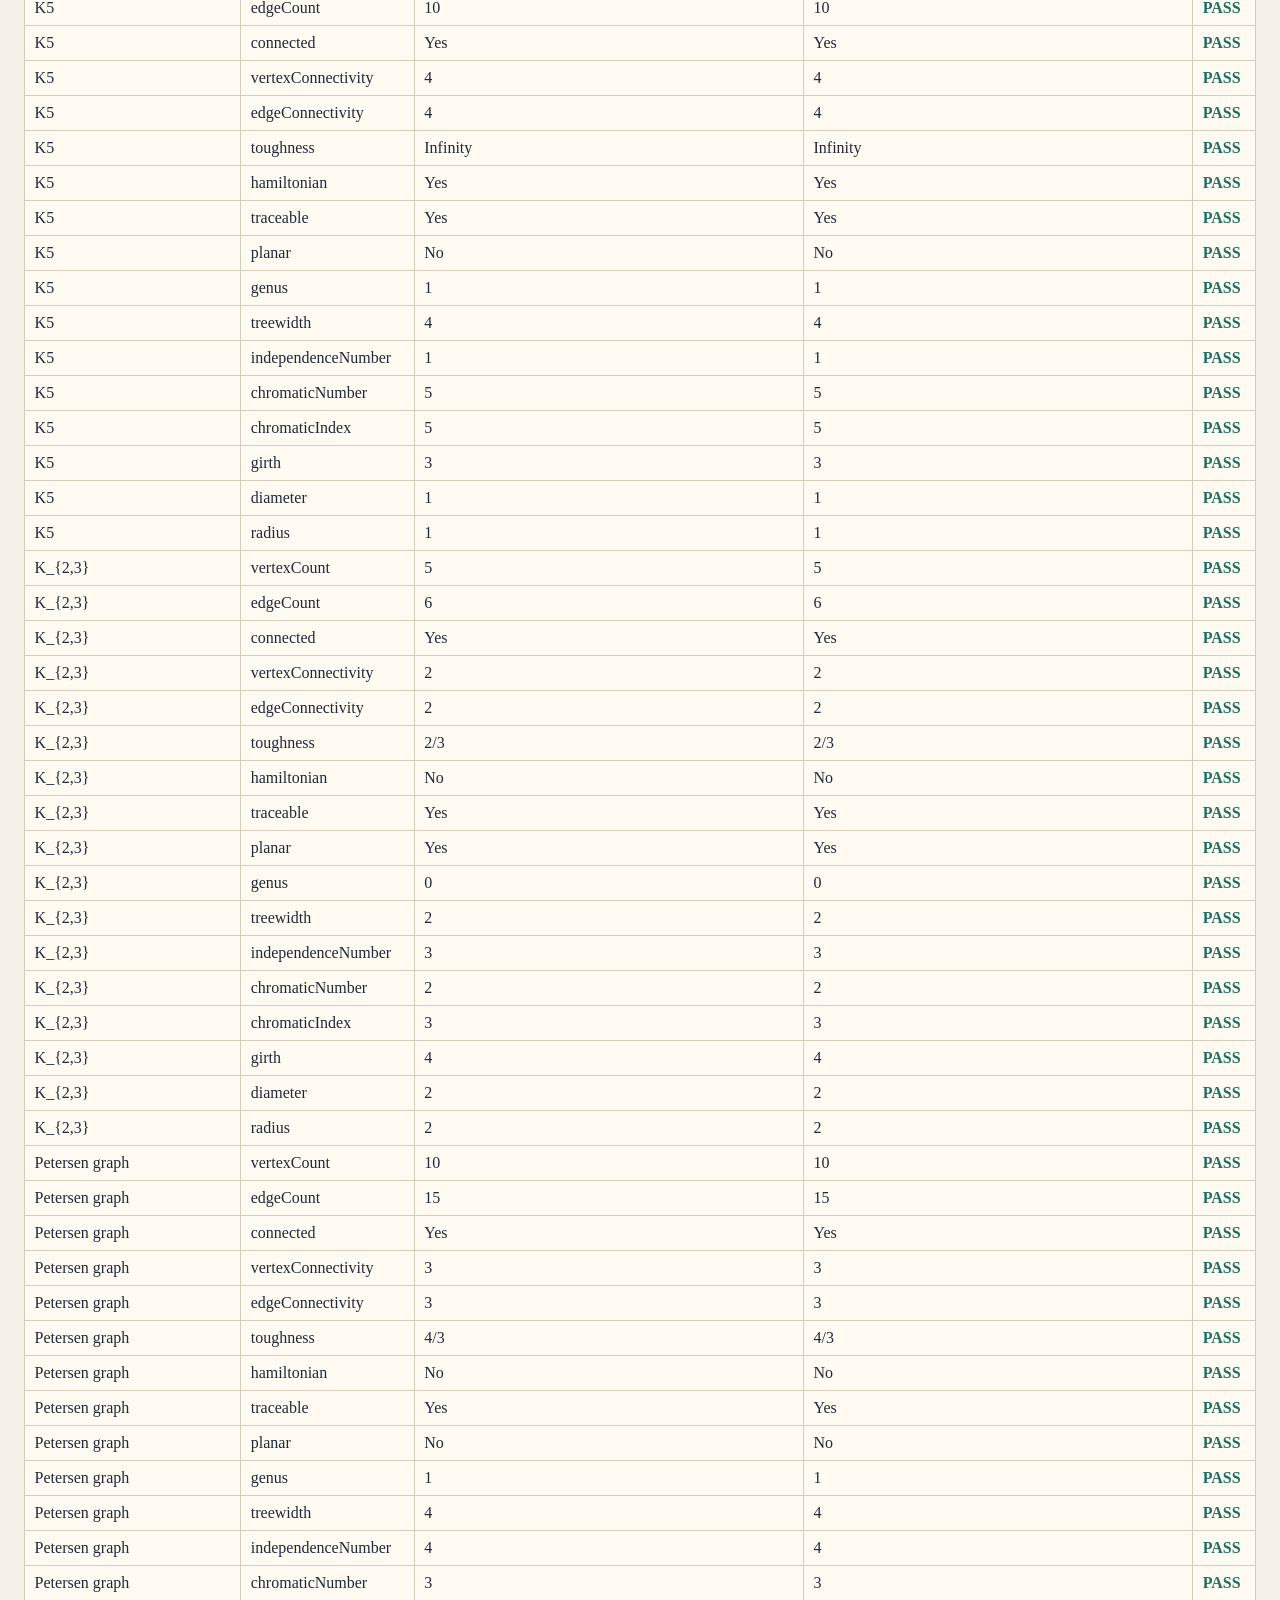
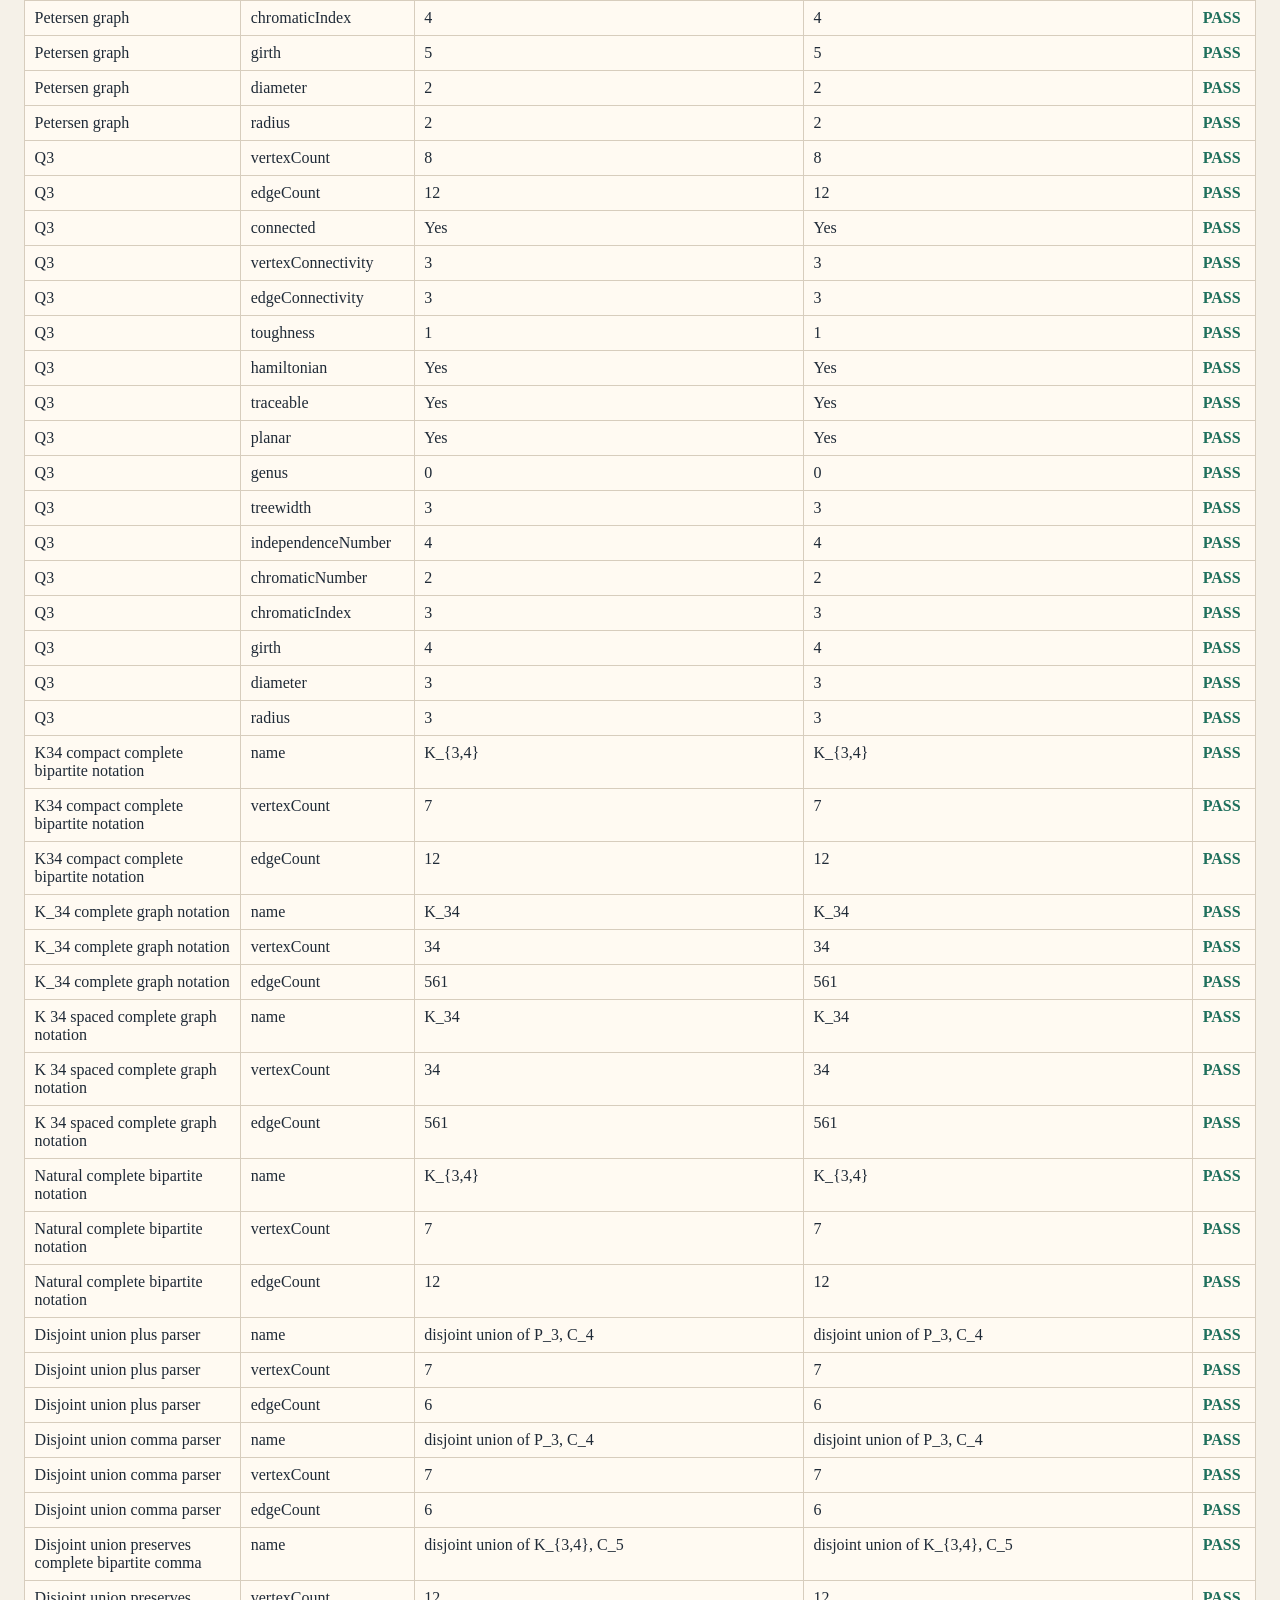
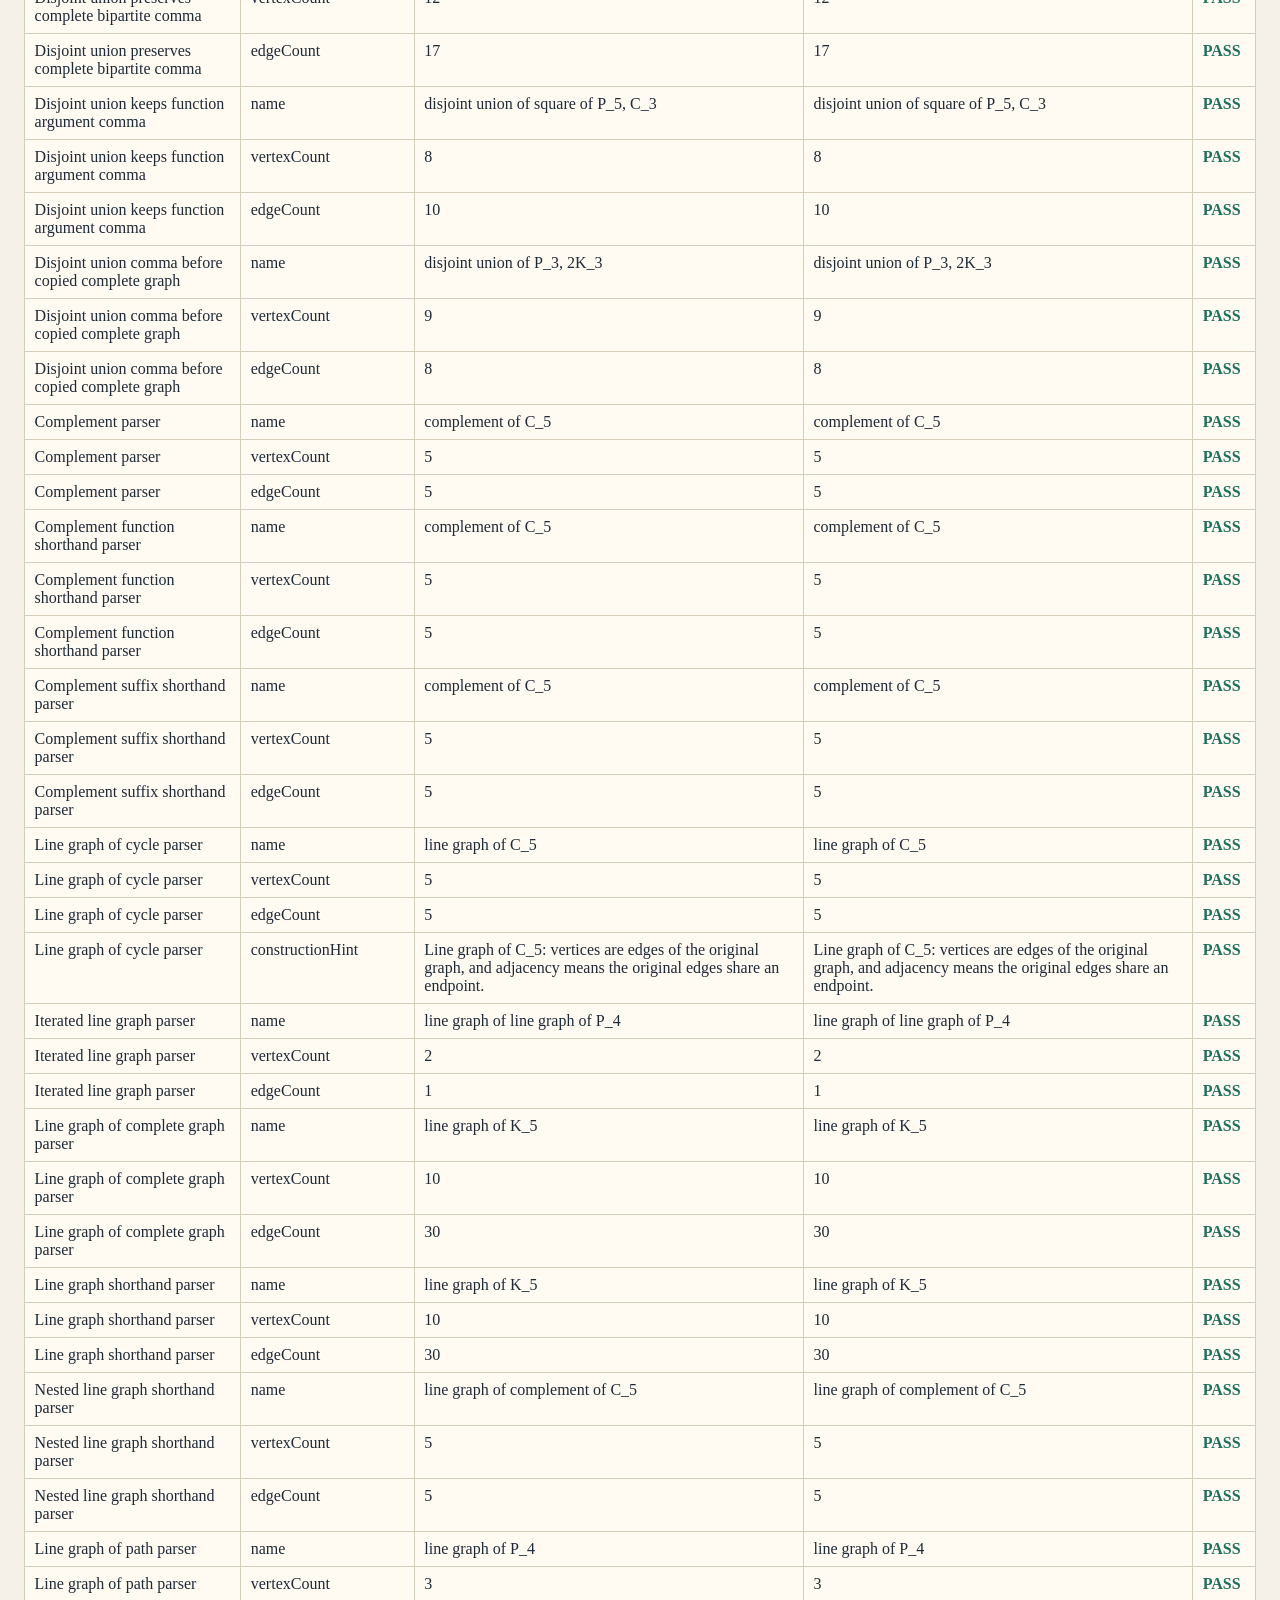
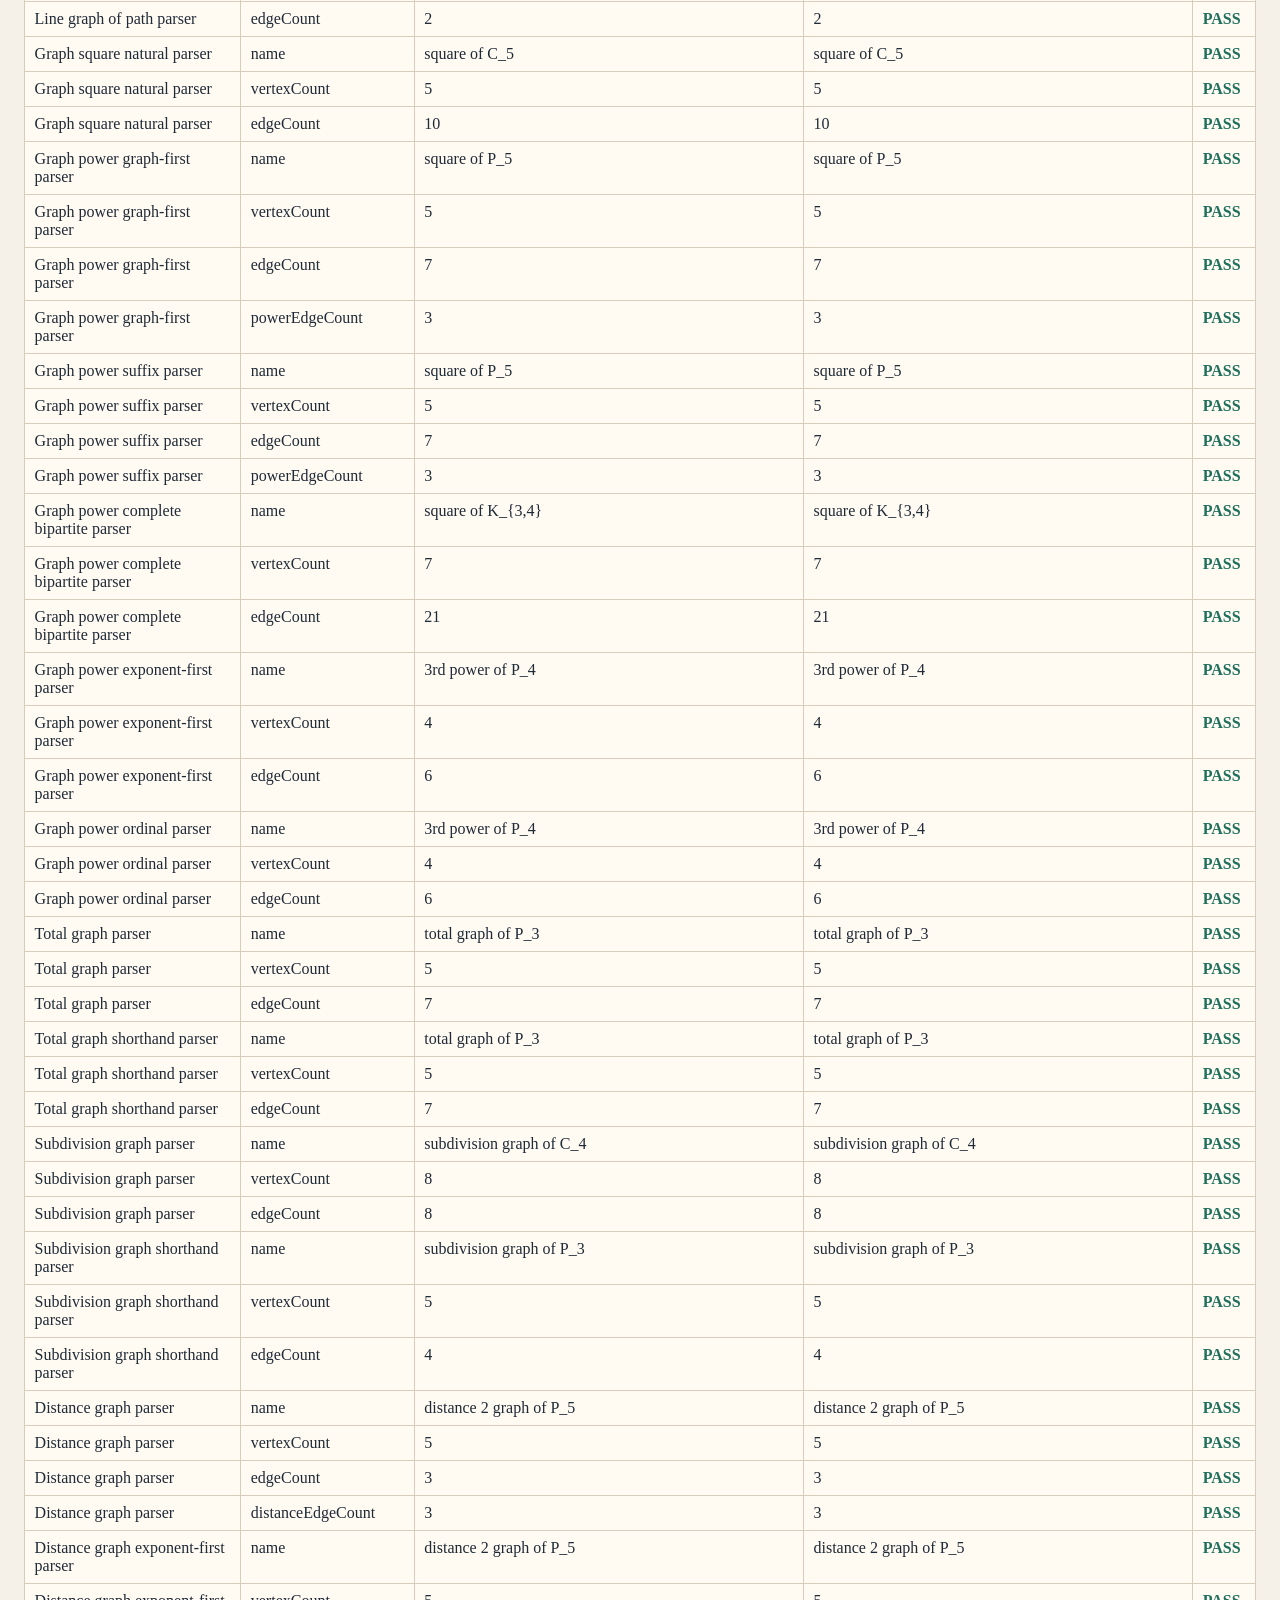
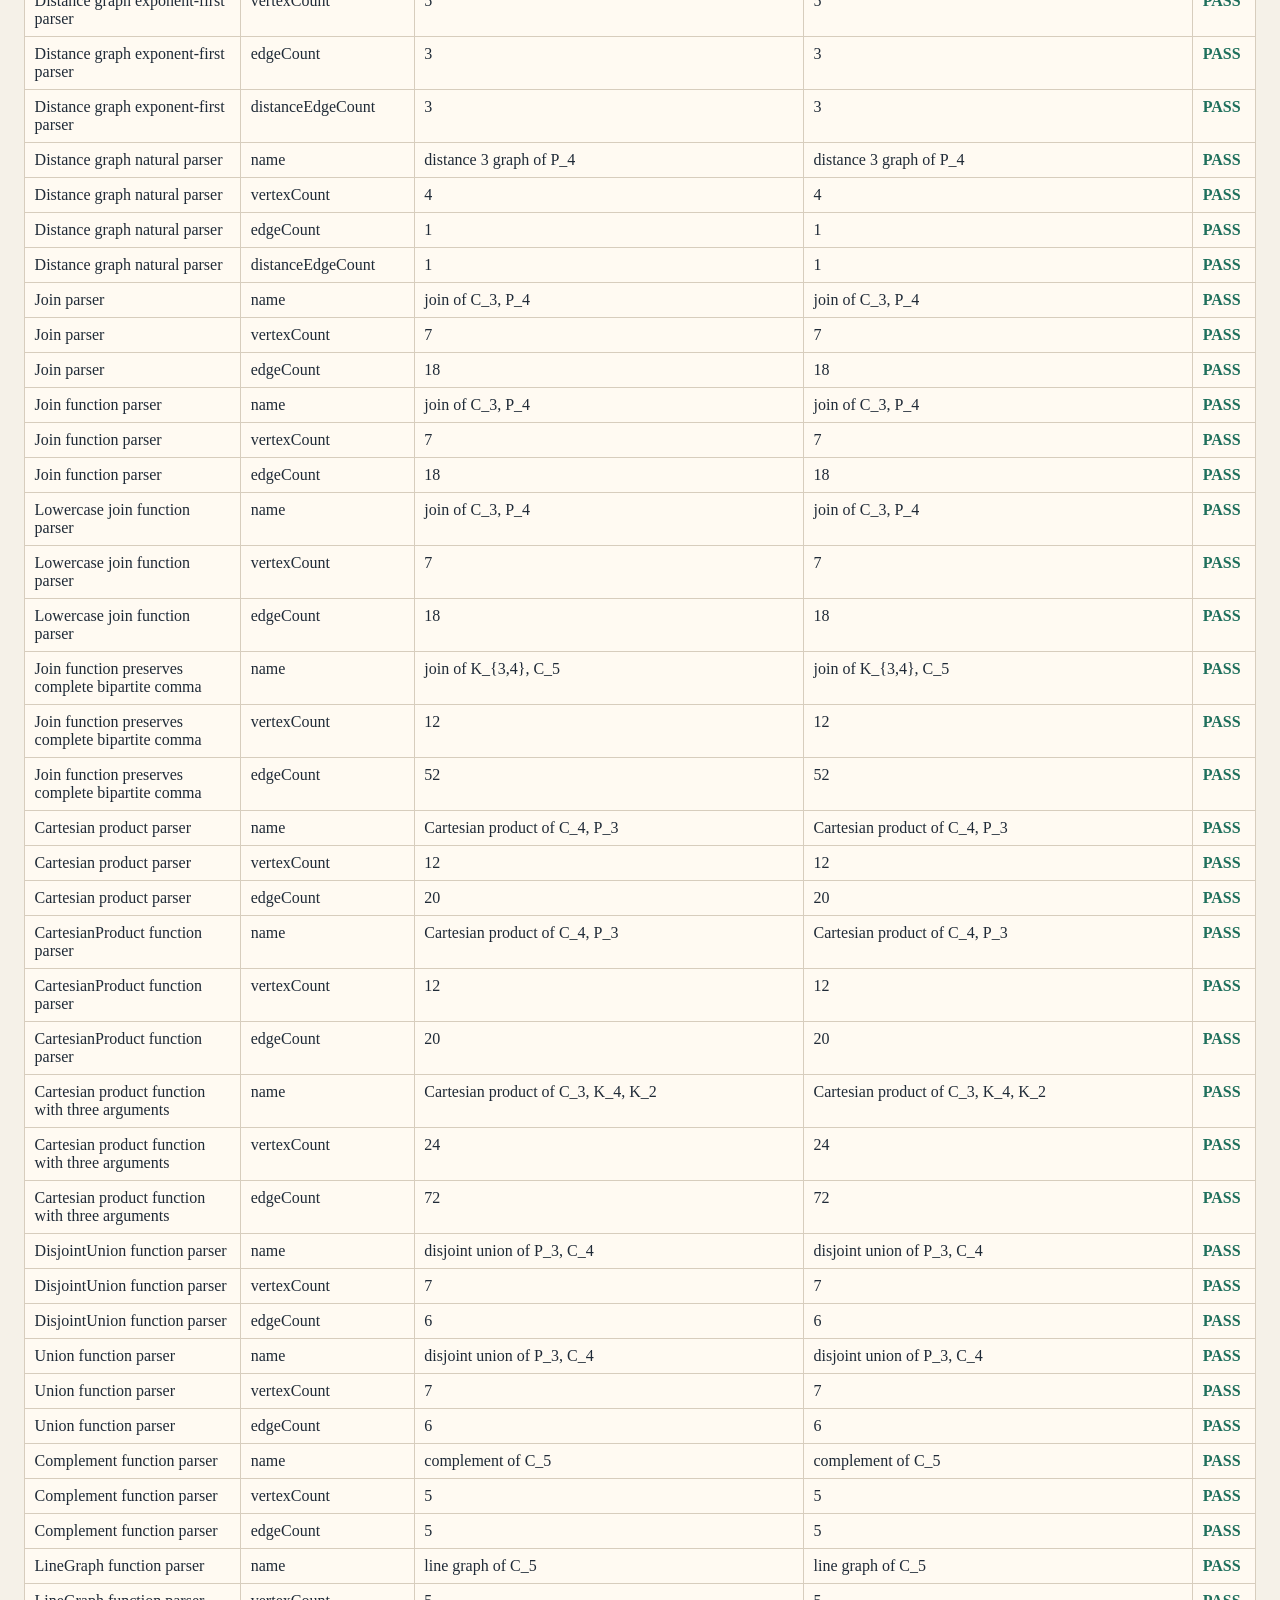
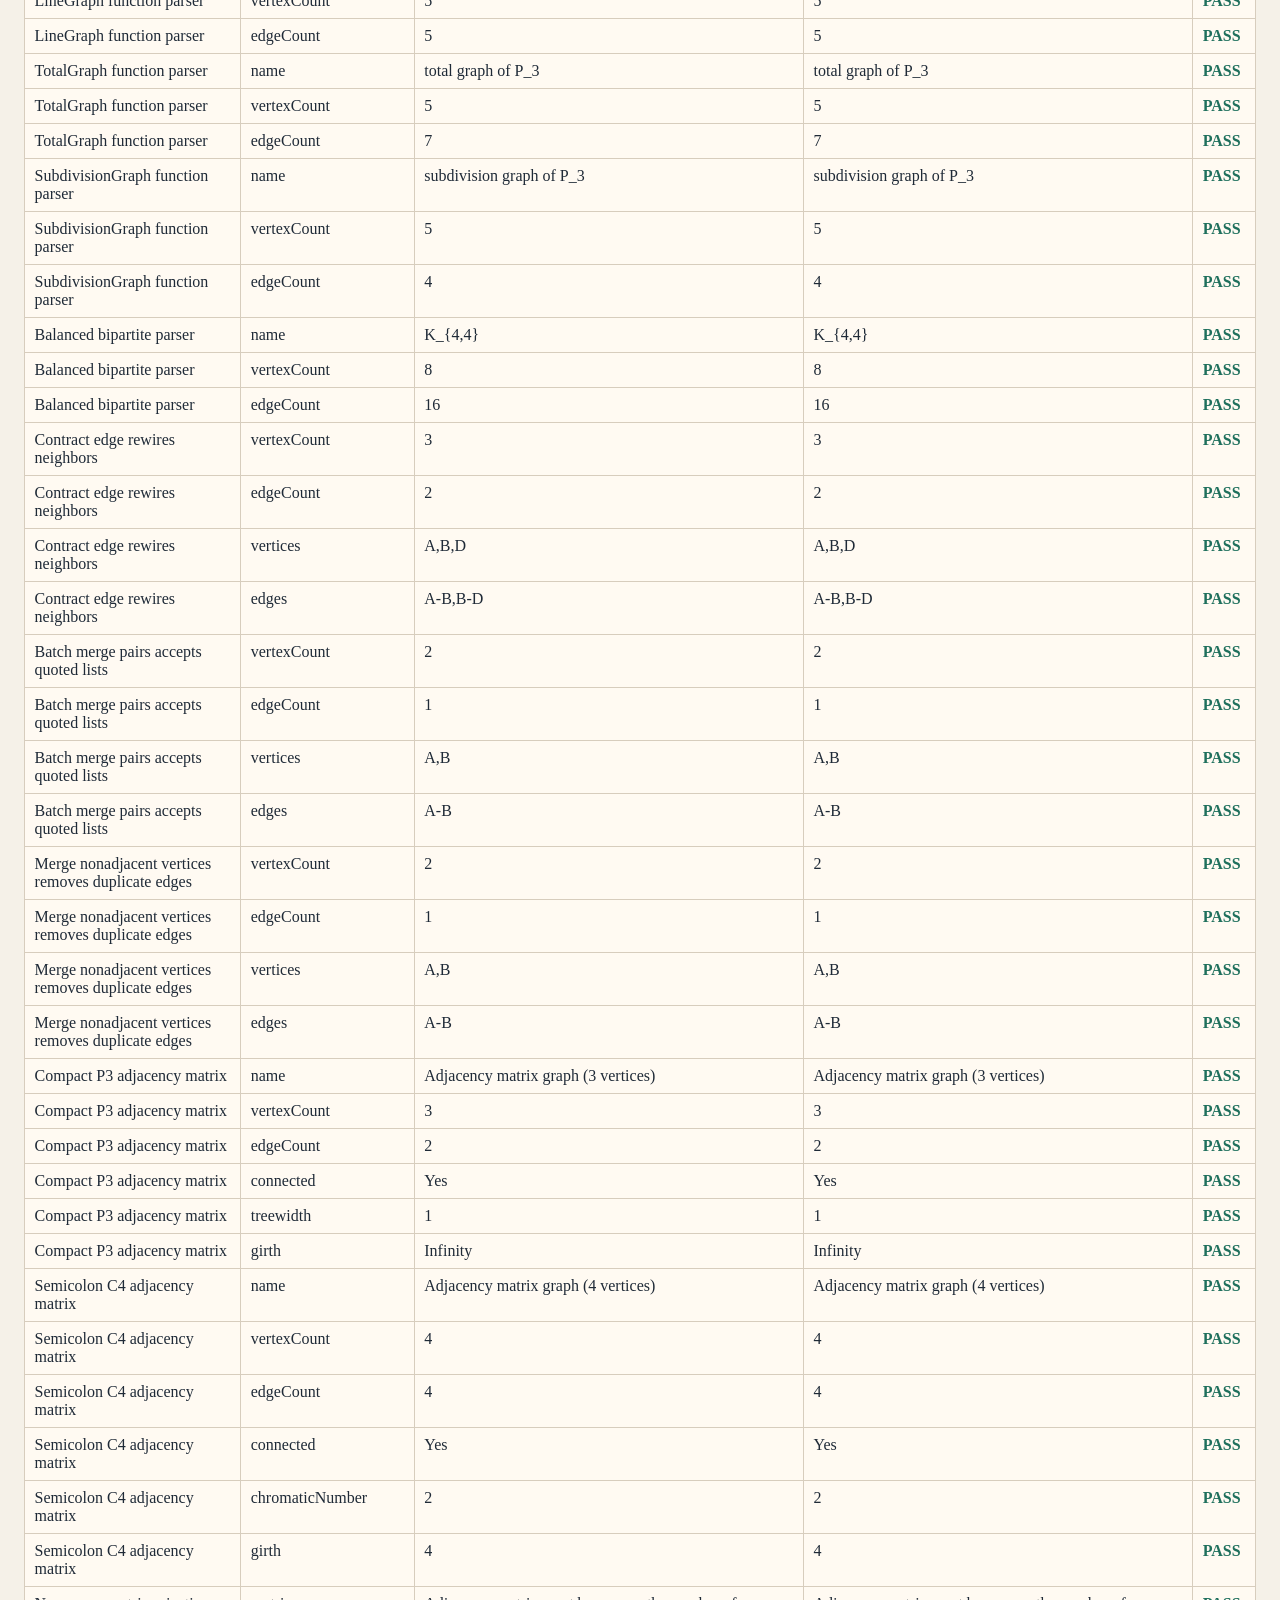
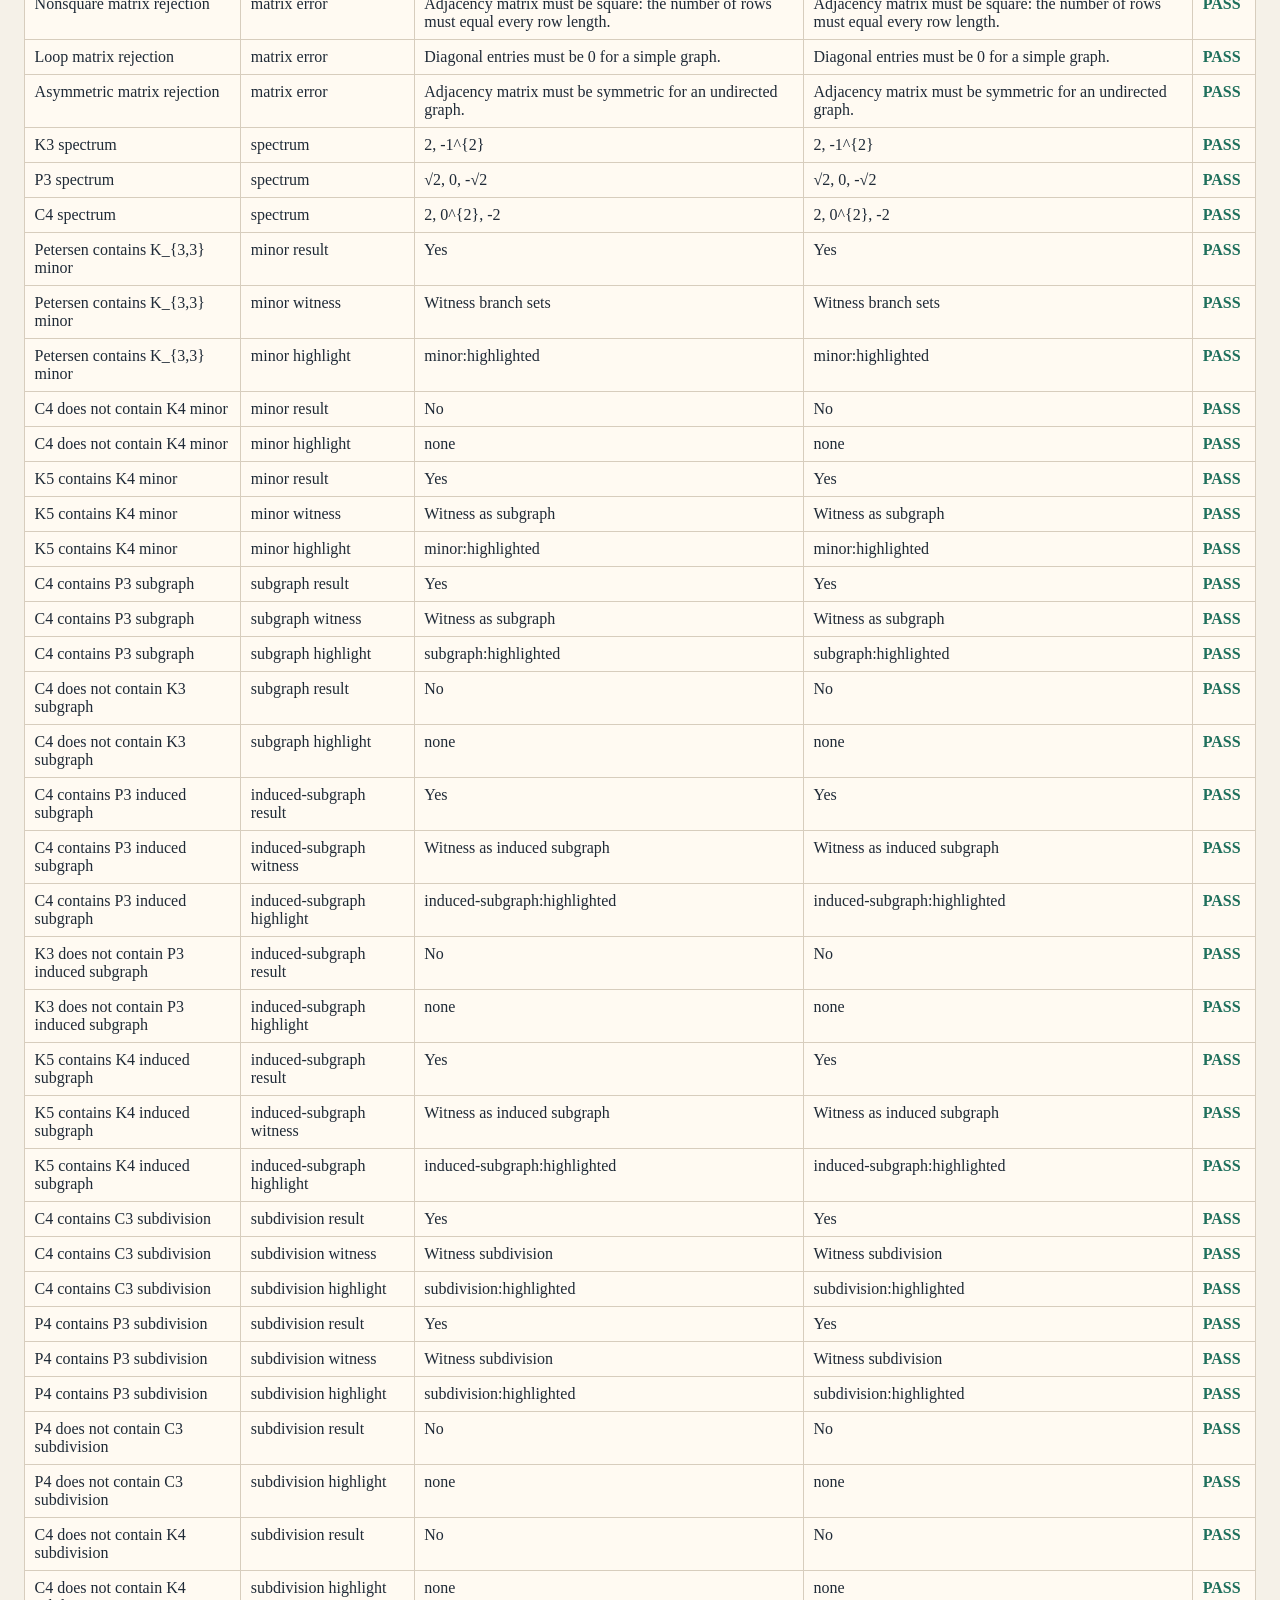
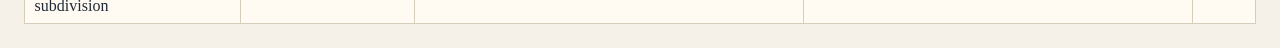
==== commit 468a0125: "Accept function-style graph operations" ====
--- a/tests/parameter-tests.html
+++ b/tests/parameter-tests.html
@@ -681,12 +681,111 @@
         }
       },
       {
+        name: "Join function parser",
+        description: "Join(C3, P4)",
+        expected: {
+          name: "join of C_3, P_4",
+          vertexCount: "7",
+          edgeCount: "18"
+        }
+      },
+      {
+        name: "Lowercase join function parser",
+        description: "join(C3,P4)",
+        expected: {
+          name: "join of C_3, P_4",
+          vertexCount: "7",
+          edgeCount: "18"
+        }
+      },
+      {
+        name: "Join function preserves complete bipartite comma",
+        description: "Join(K_{3,4}, C5)",
+        expected: {
+          name: "join of K_{3,4}, C_5",
+          vertexCount: "12",
+          edgeCount: "52"
+        }
+      },
+      {
         name: "Cartesian product parser",
         description: "Cartesian product of C4 and P3",
         expected: {
           name: "Cartesian product of C_4, P_3",
           vertexCount: "12",
           edgeCount: "20"
+        }
+      },
+      {
+        name: "CartesianProduct function parser",
+        description: "CartesianProduct(C4, P3)",
+        expected: {
+          name: "Cartesian product of C_4, P_3",
+          vertexCount: "12",
+          edgeCount: "20"
+        }
+      },
+      {
+        name: "Cartesian product function with three arguments",
+        description: "cartesianProduct(C3, K4, K2)",
+        expected: {
+          name: "Cartesian product of C_3, K_4, K_2",
+          vertexCount: "24",
+          edgeCount: "72"
+        }
+      },
+      {
+        name: "DisjointUnion function parser",
+        description: "DisjointUnion(P3, C4)",
+        expected: {
+          name: "disjoint union of P_3, C_4",
+          vertexCount: "7",
+          edgeCount: "6"
+        }
+      },
+      {
+        name: "Union function parser",
+        description: "union(P3, C4)",
+        expected: {
+          name: "disjoint union of P_3, C_4",
+          vertexCount: "7",
+          edgeCount: "6"
+        }
+      },
+      {
+        name: "Complement function parser",
+        description: "Complement(C5)",
+        expected: {
+          name: "complement of C_5",
+          vertexCount: "5",
+          edgeCount: "5"
+        }
+      },
+      {
+        name: "LineGraph function parser",
+        description: "LineGraph(C5)",
+        expected: {
+          name: "line graph of C_5",
+          vertexCount: "5",
+          edgeCount: "5"
+        }
+      },
+      {
+        name: "TotalGraph function parser",
+        description: "TotalGraph(P3)",
+        expected: {
+          name: "total graph of P_3",
+          vertexCount: "5",
+          edgeCount: "7"
+        }
+      },
+      {
+        name: "SubdivisionGraph function parser",
+        description: "SubdivisionGraph(P3)",
+        expected: {
+          name: "subdivision graph of P_3",
+          vertexCount: "5",
+          edgeCount: "4"
         }
       },
       {
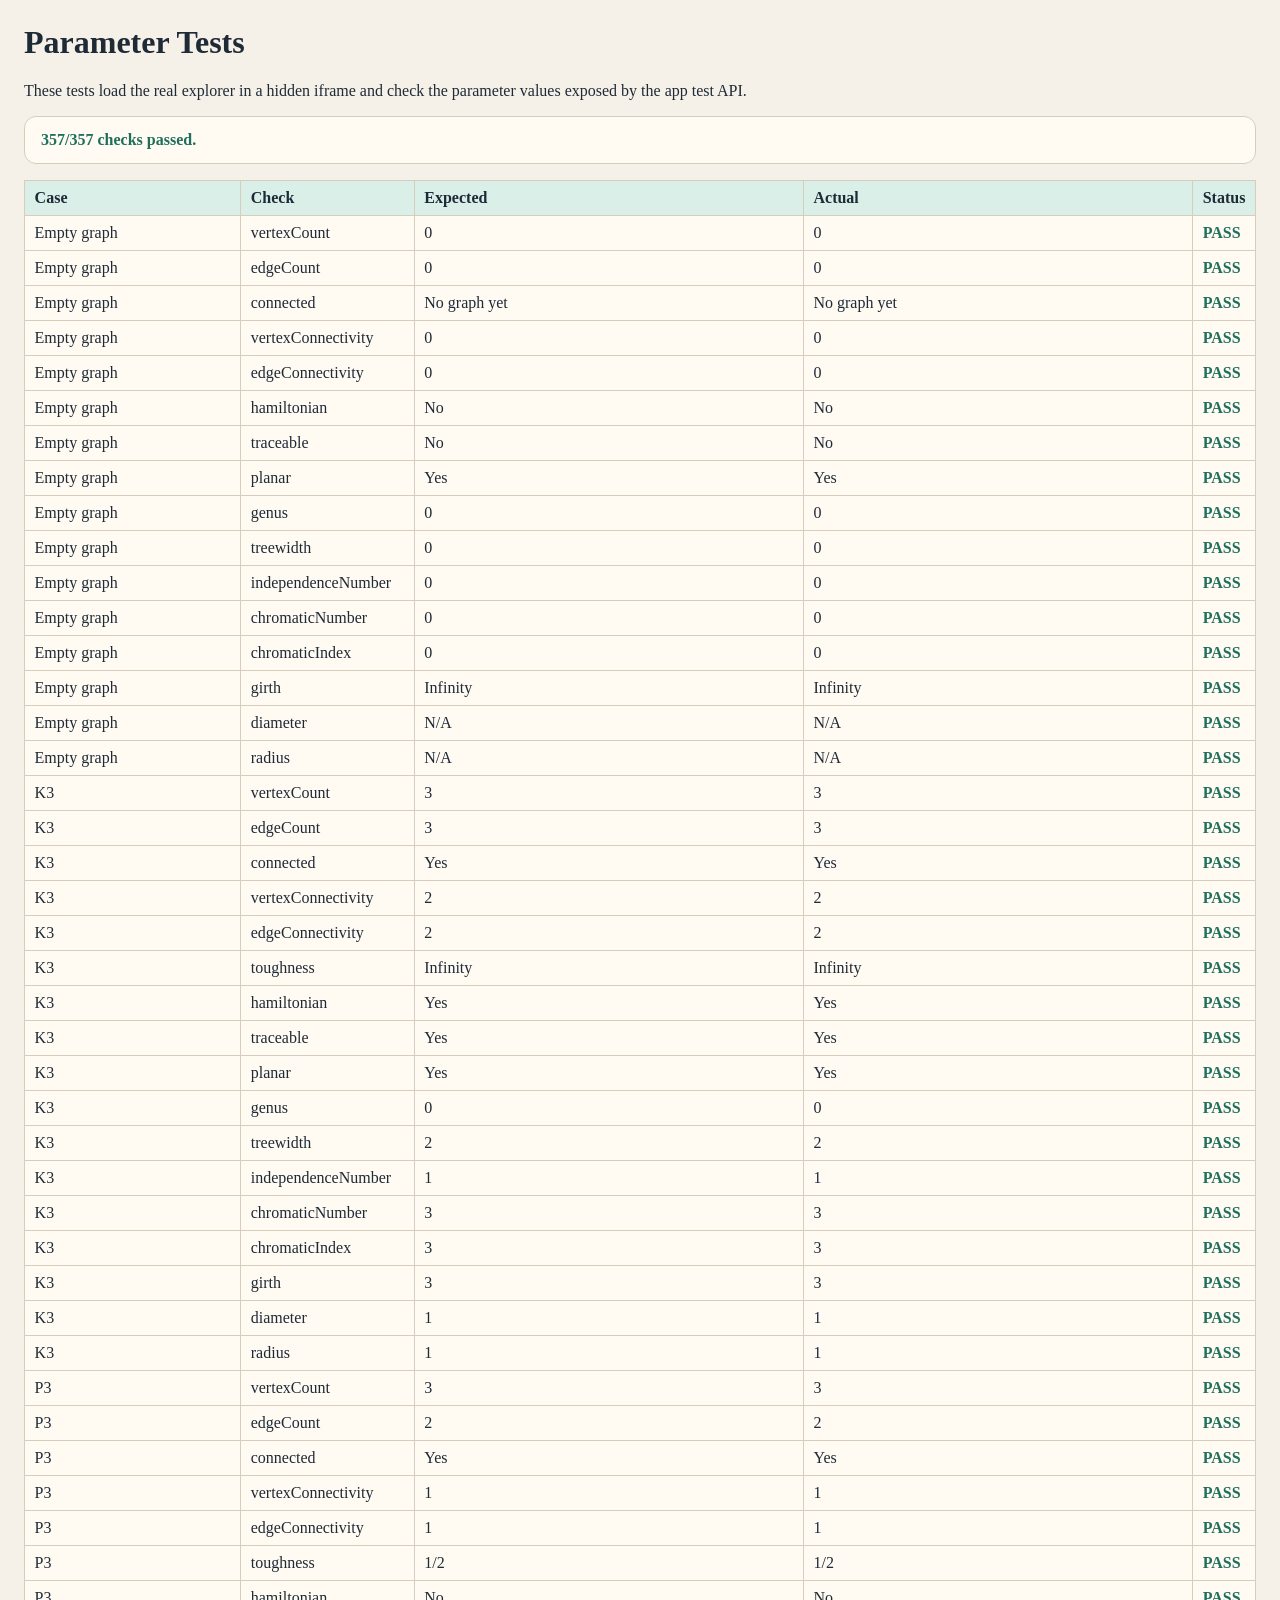
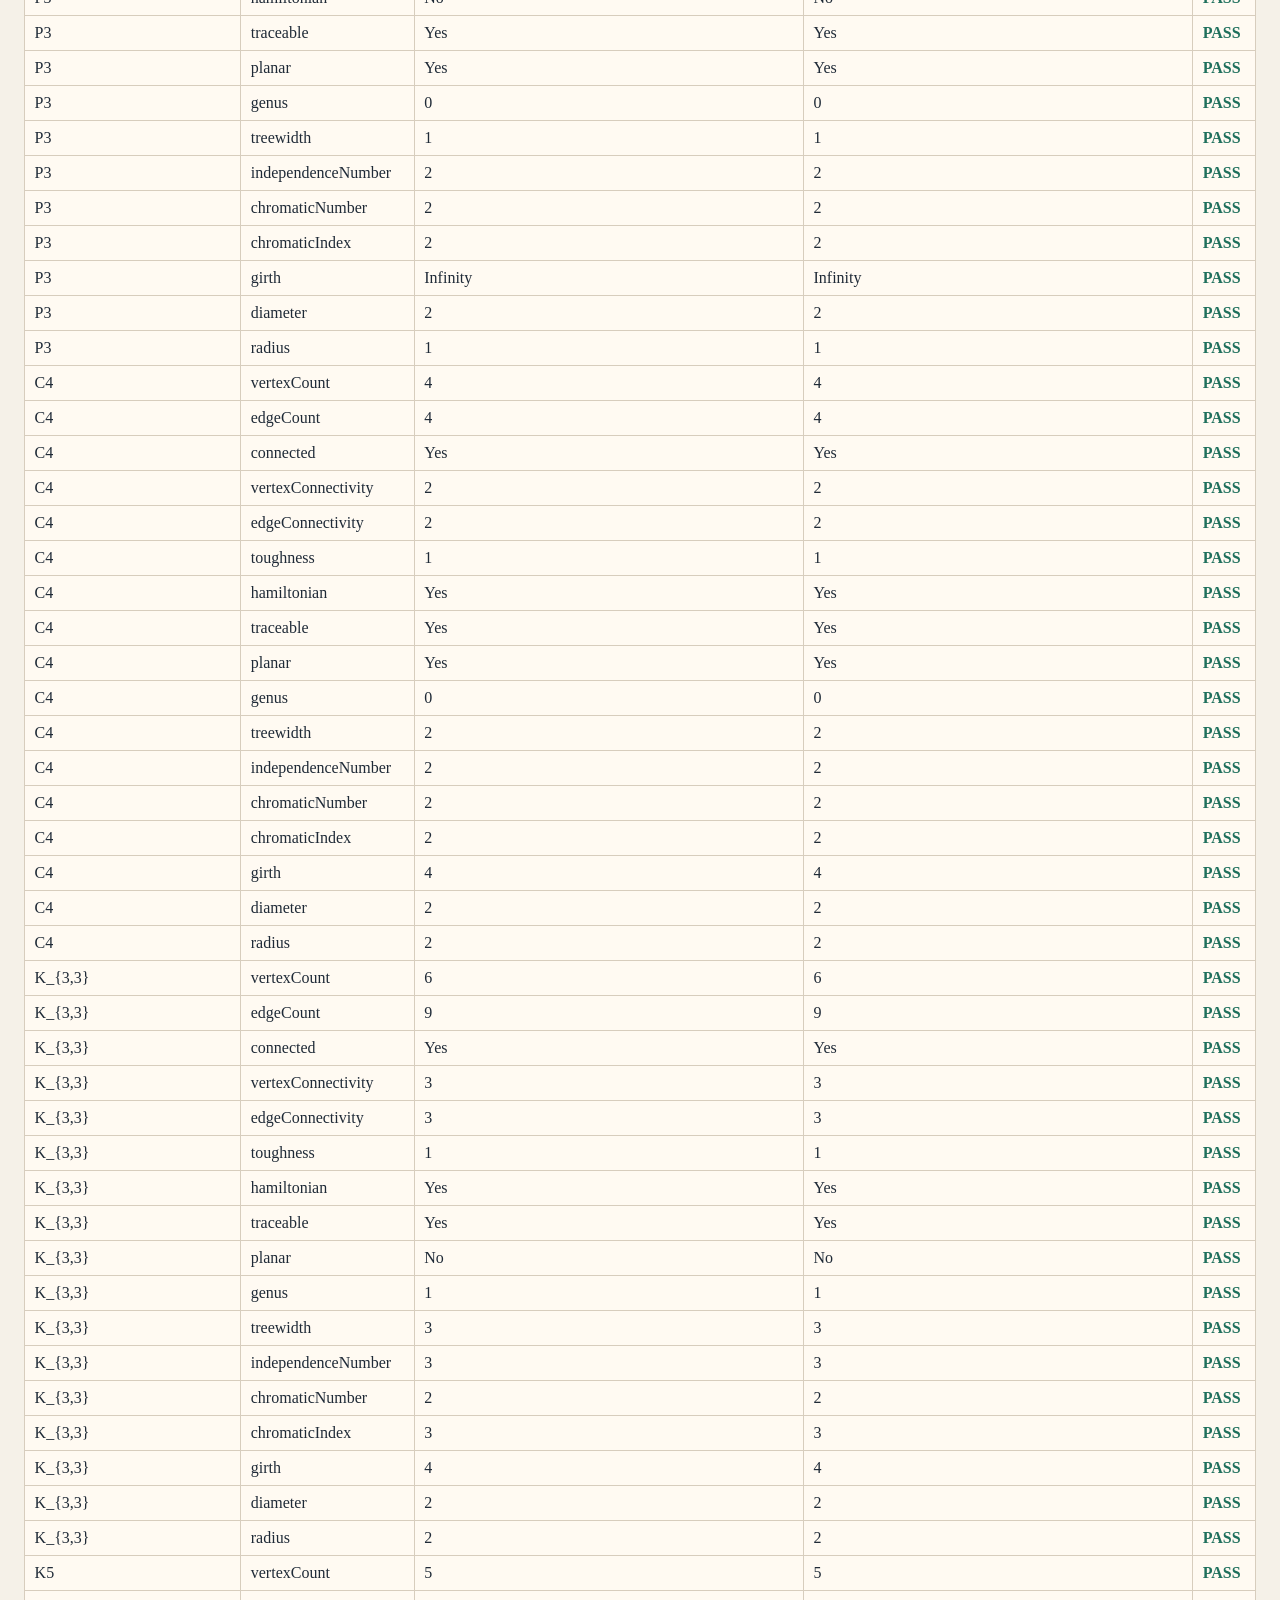
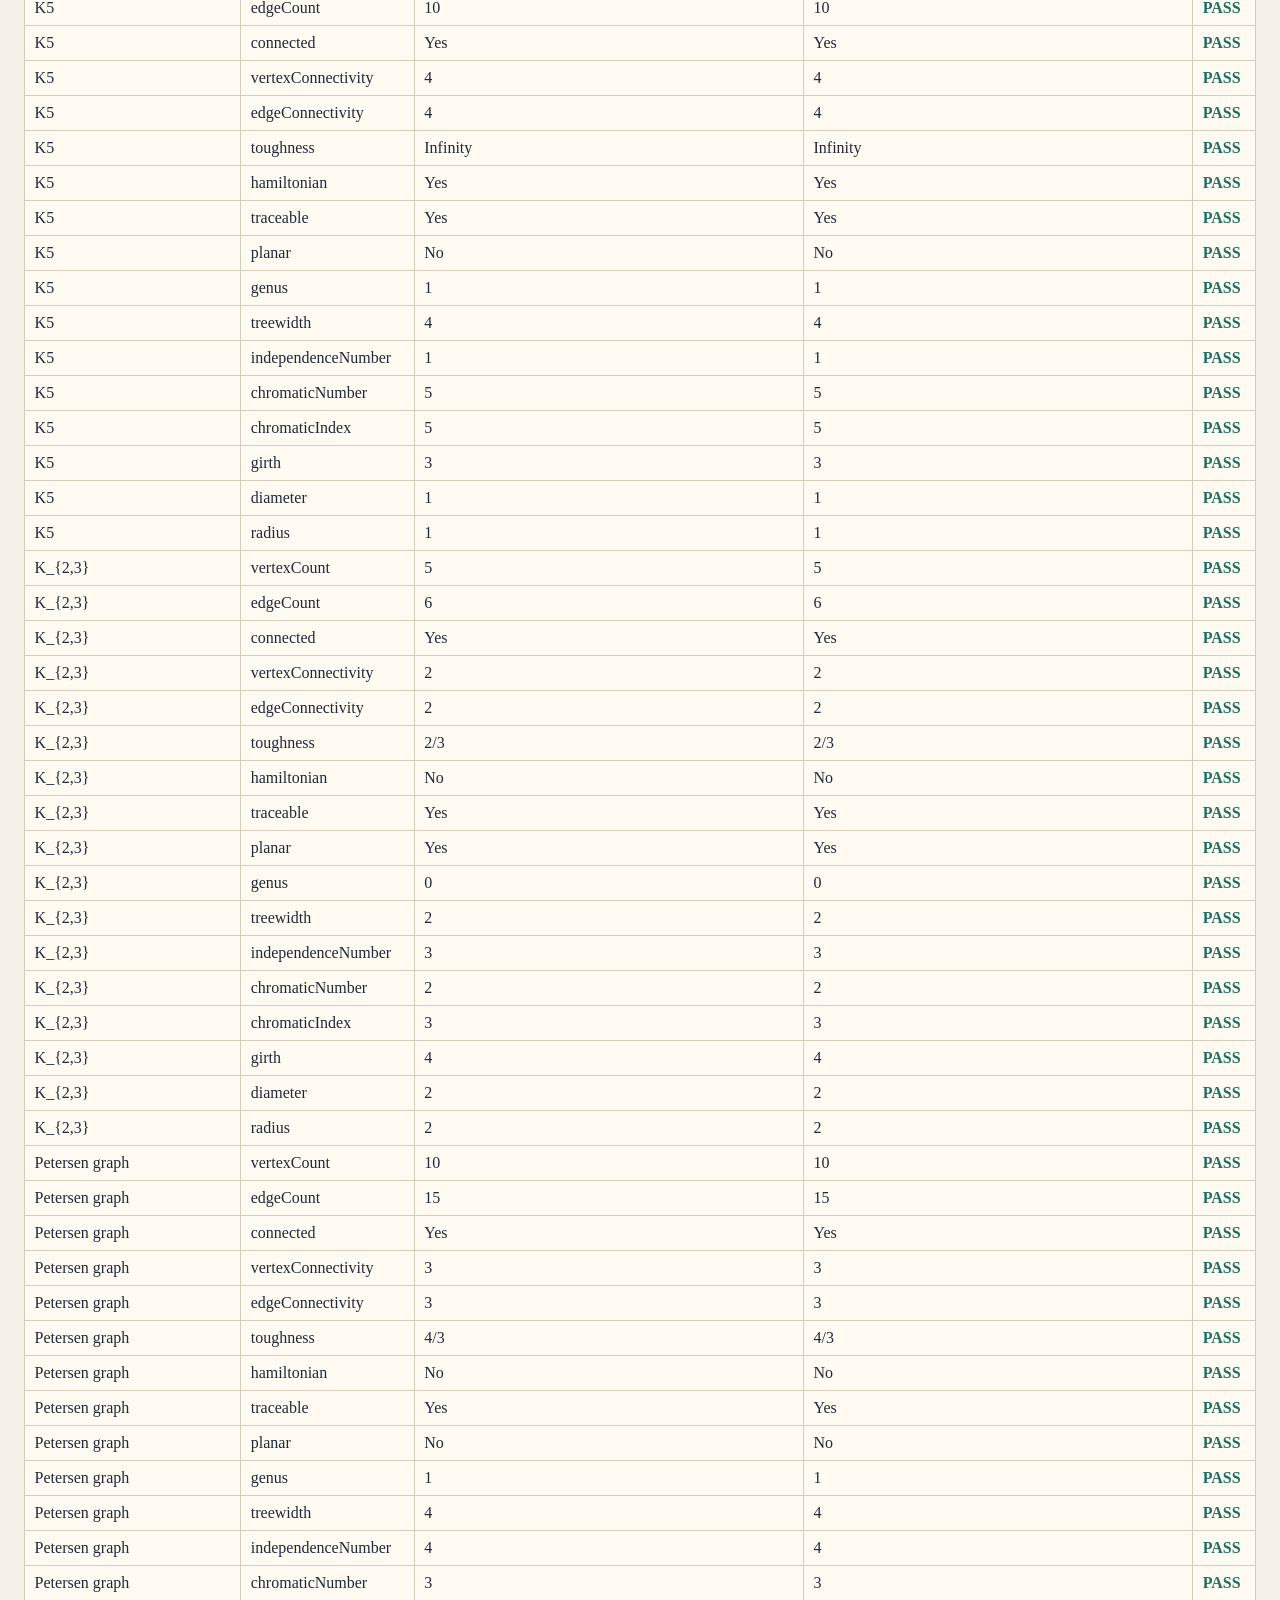
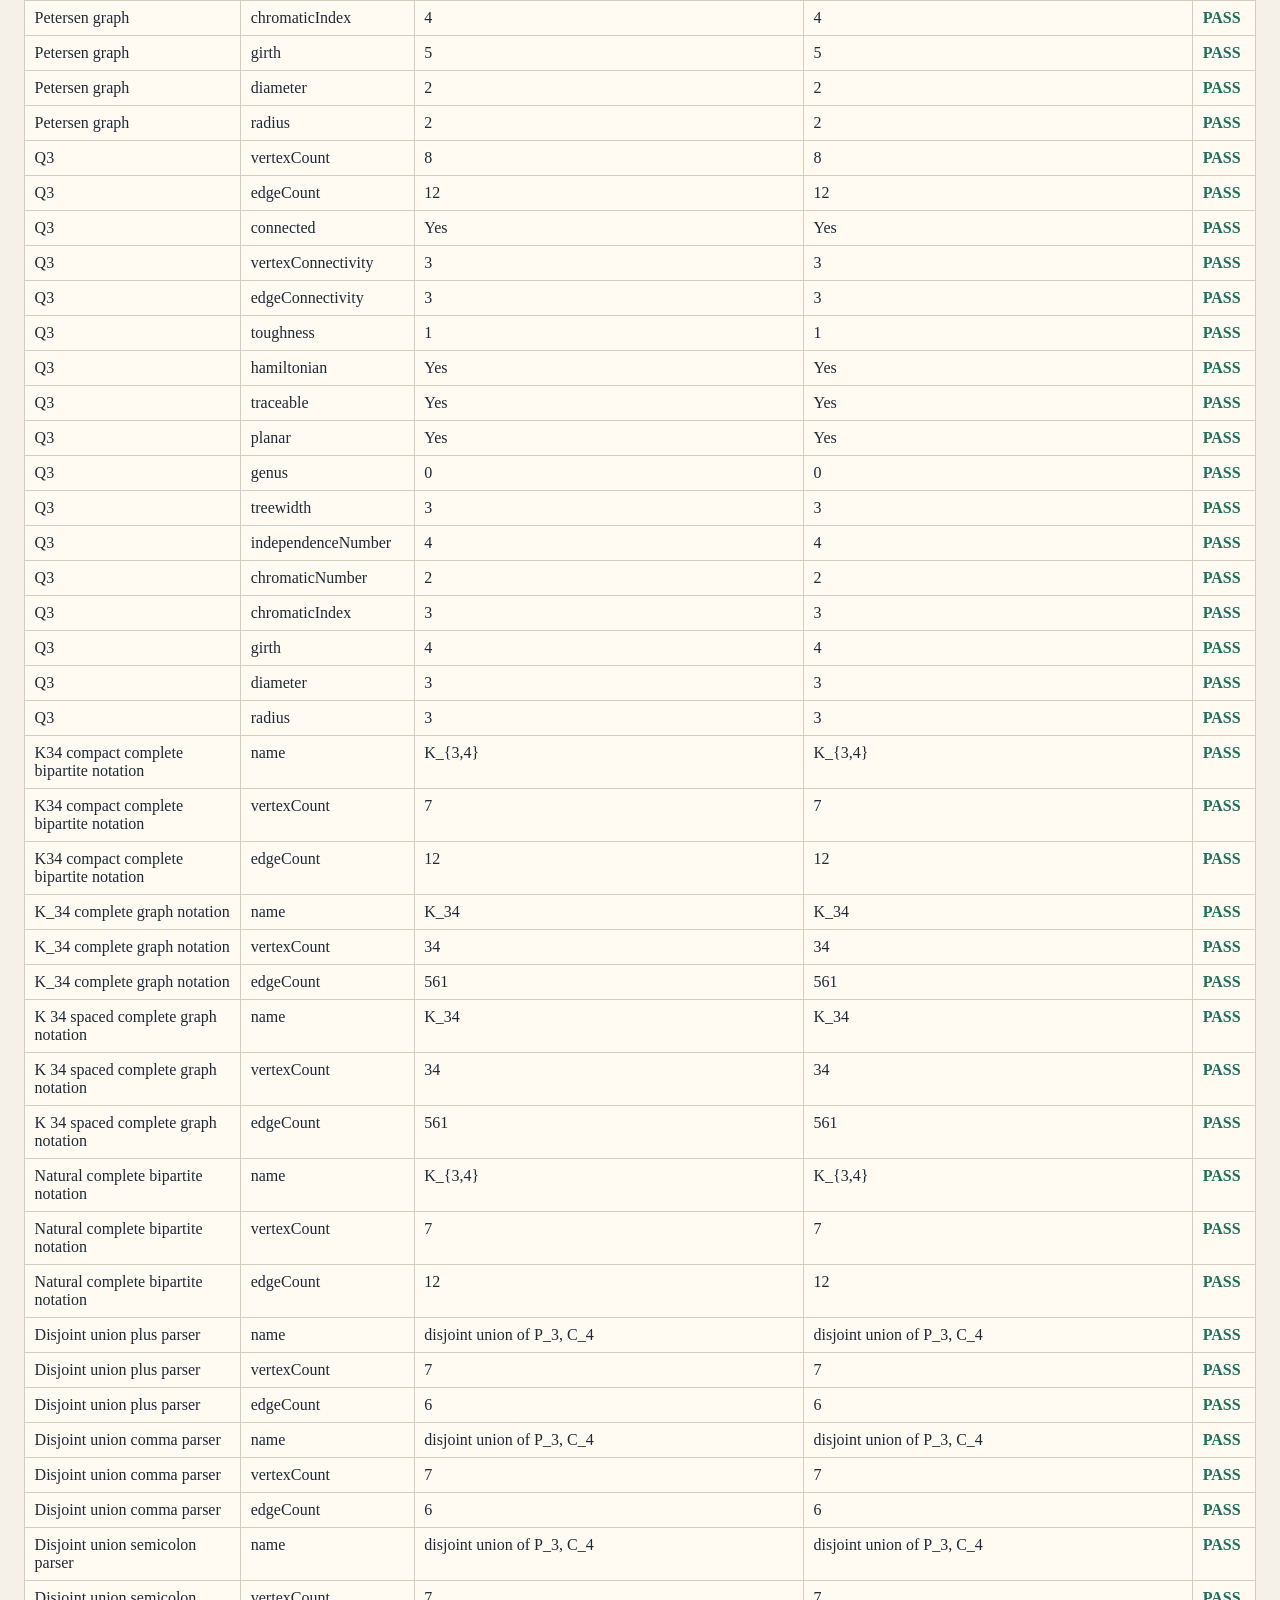
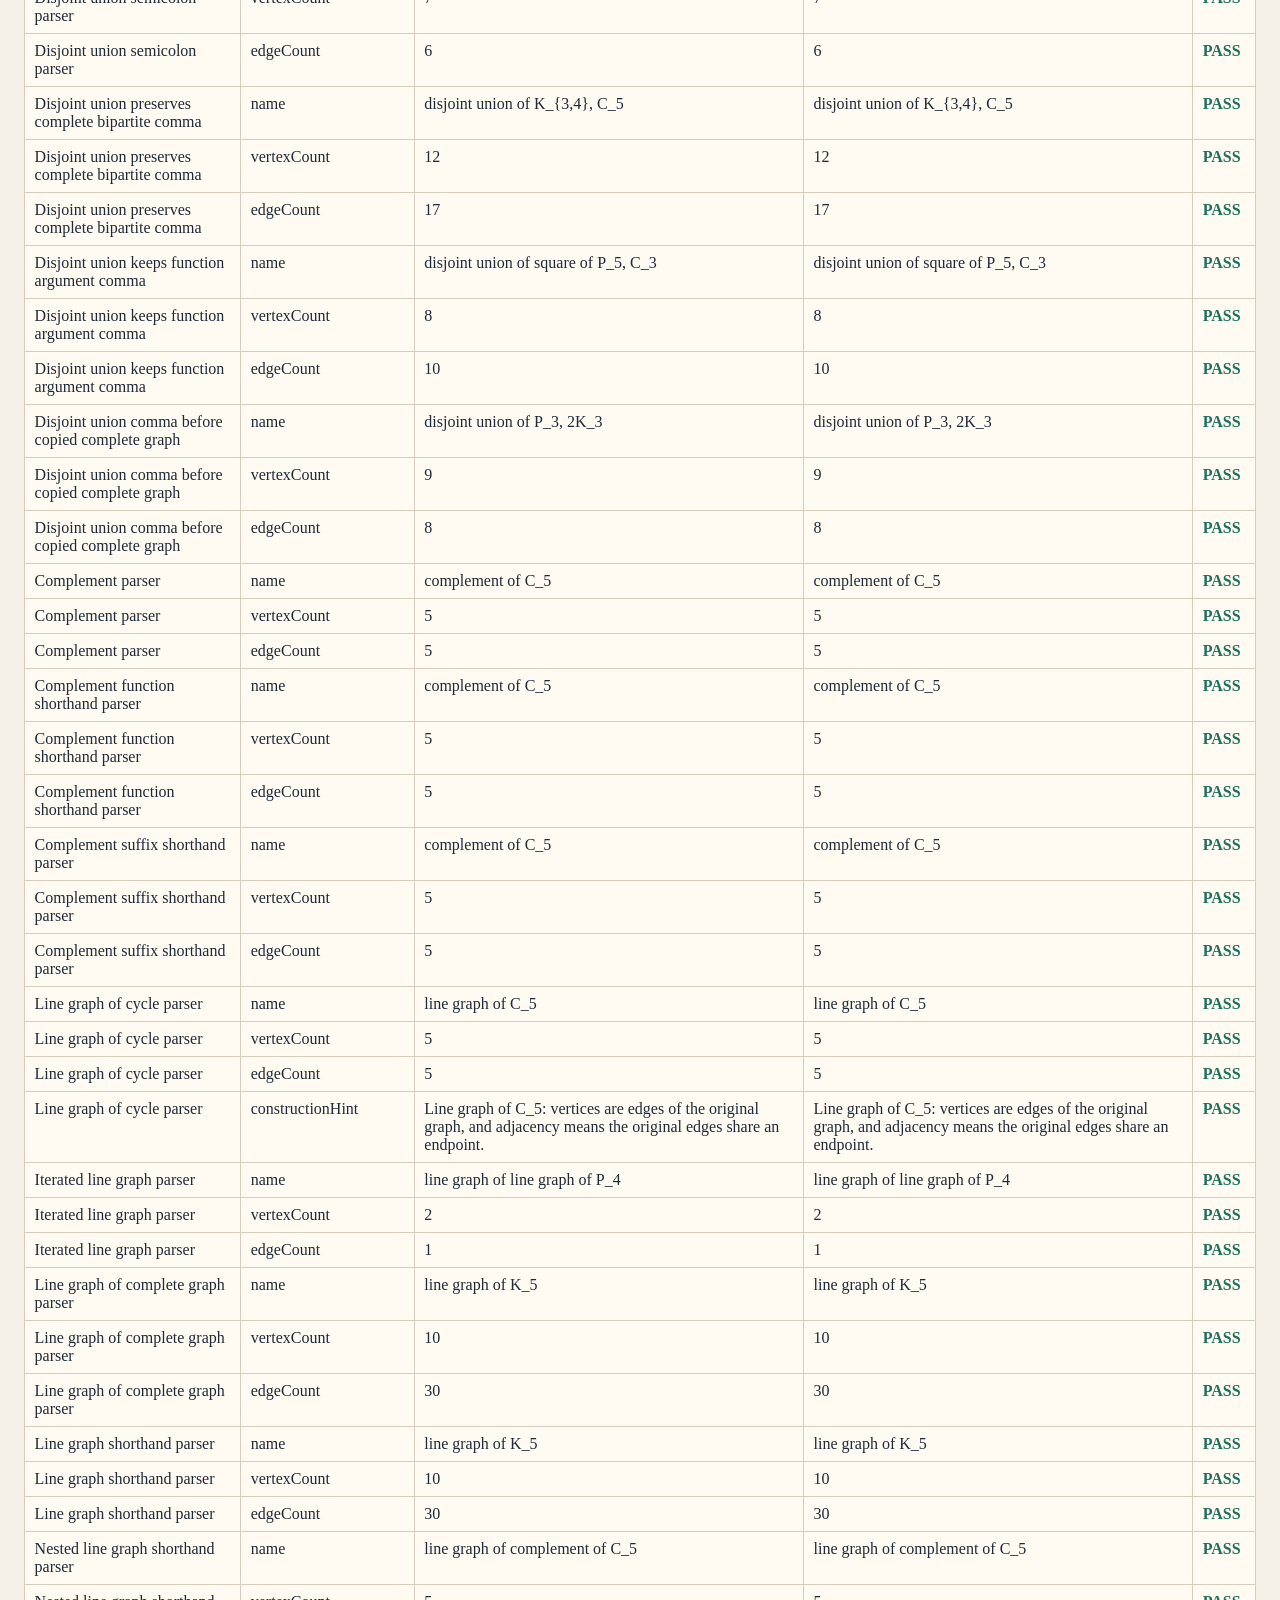
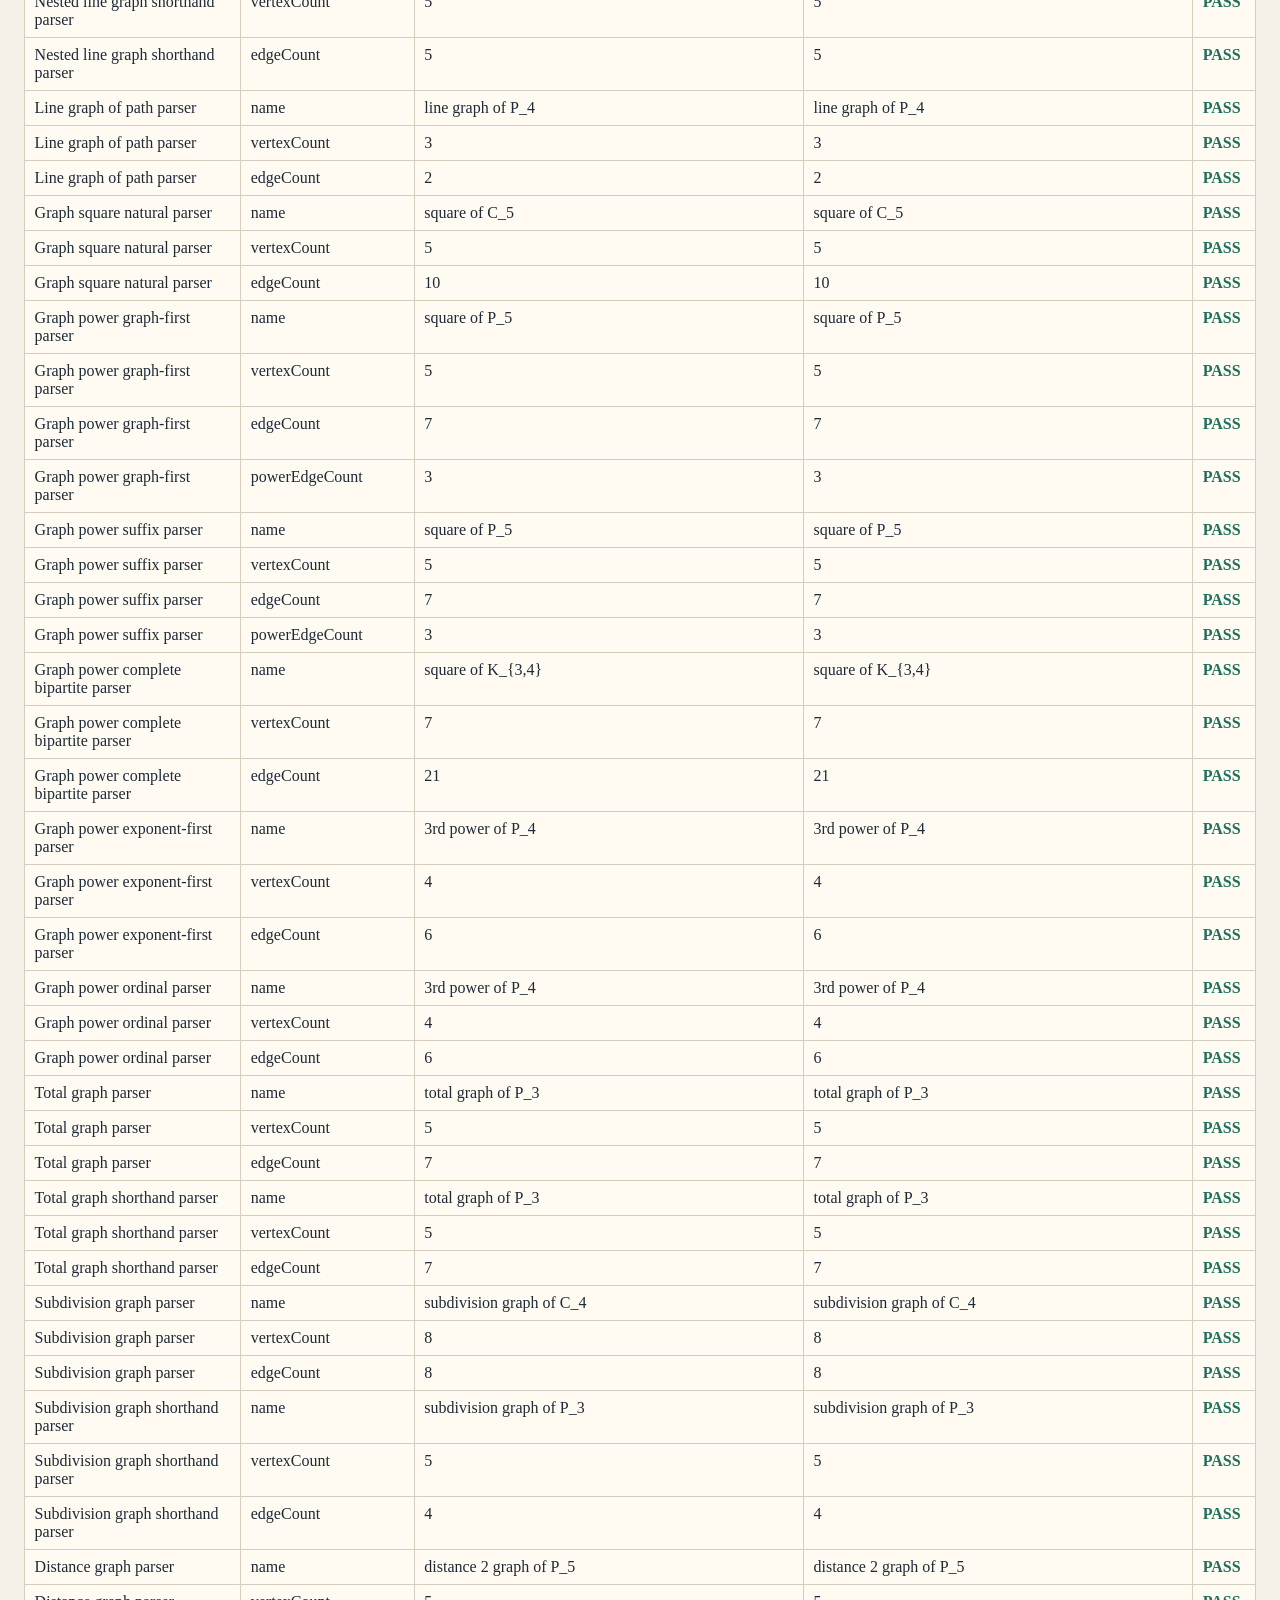
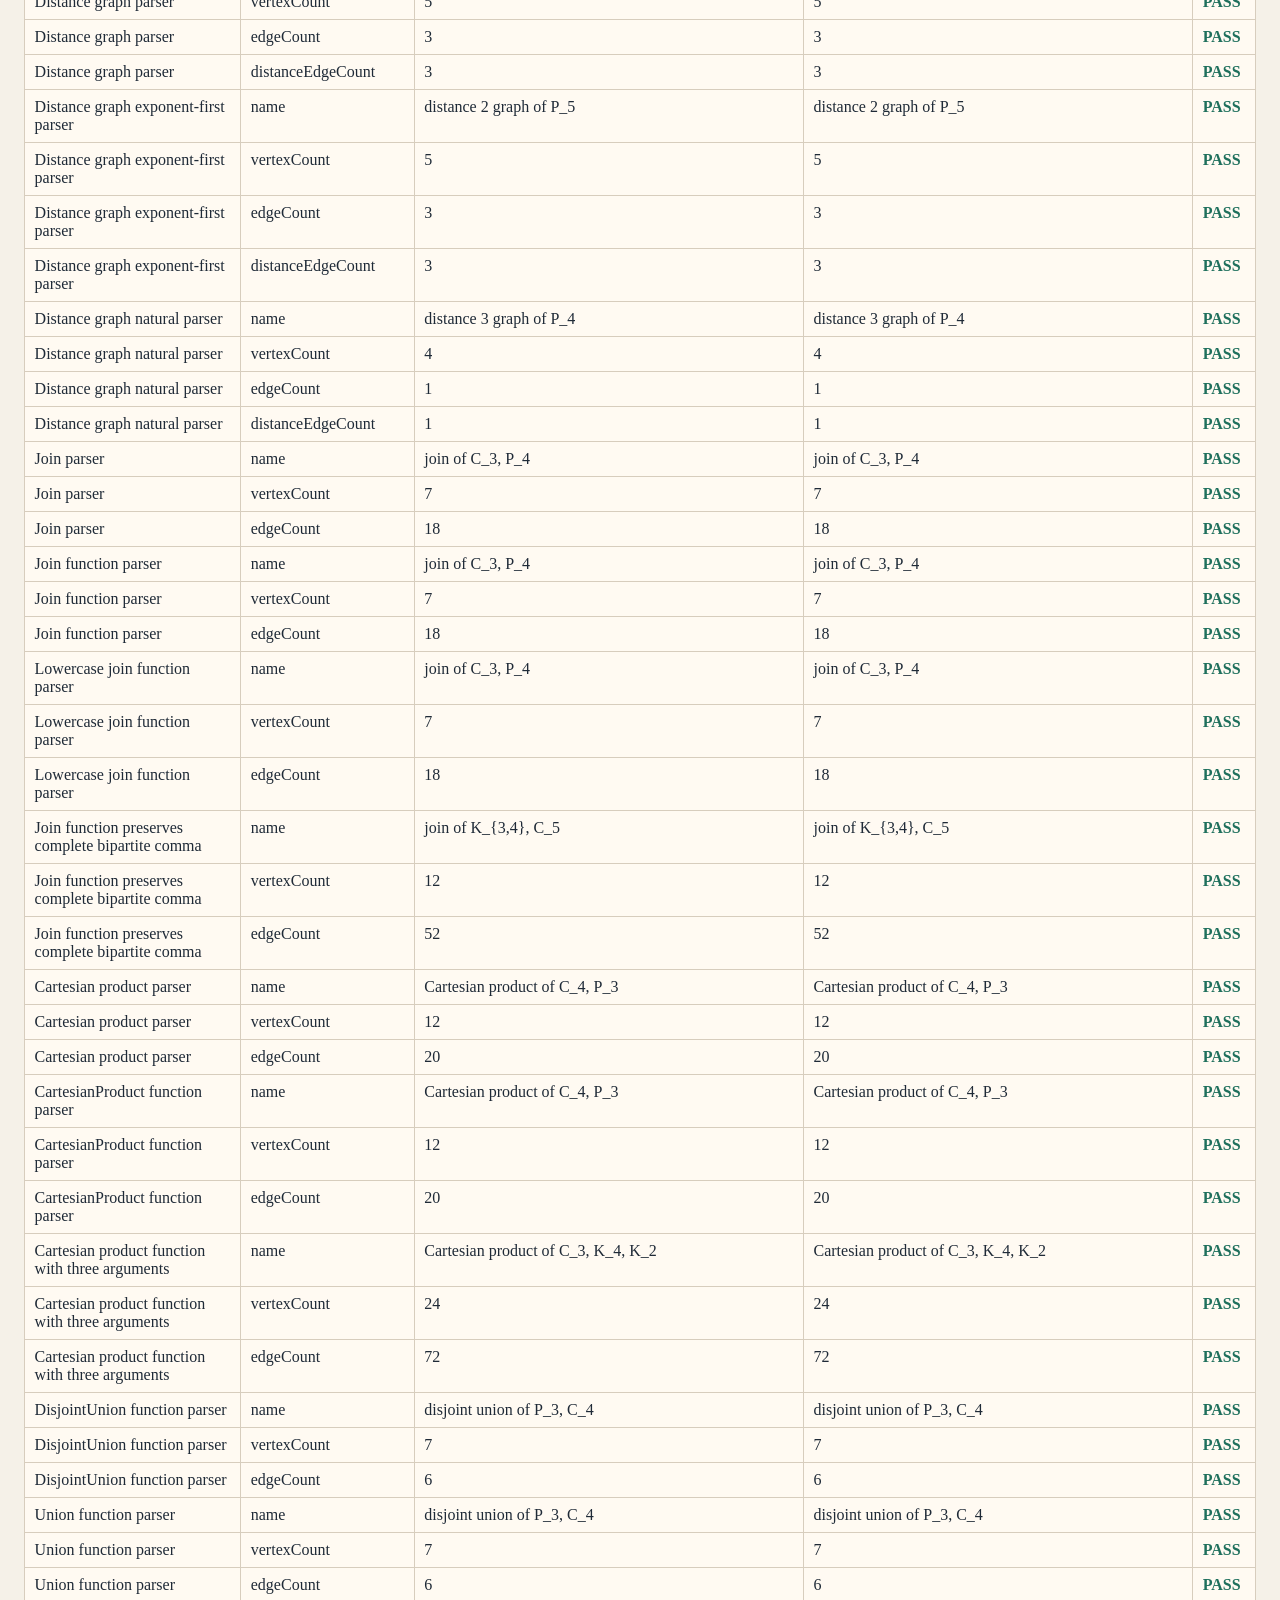
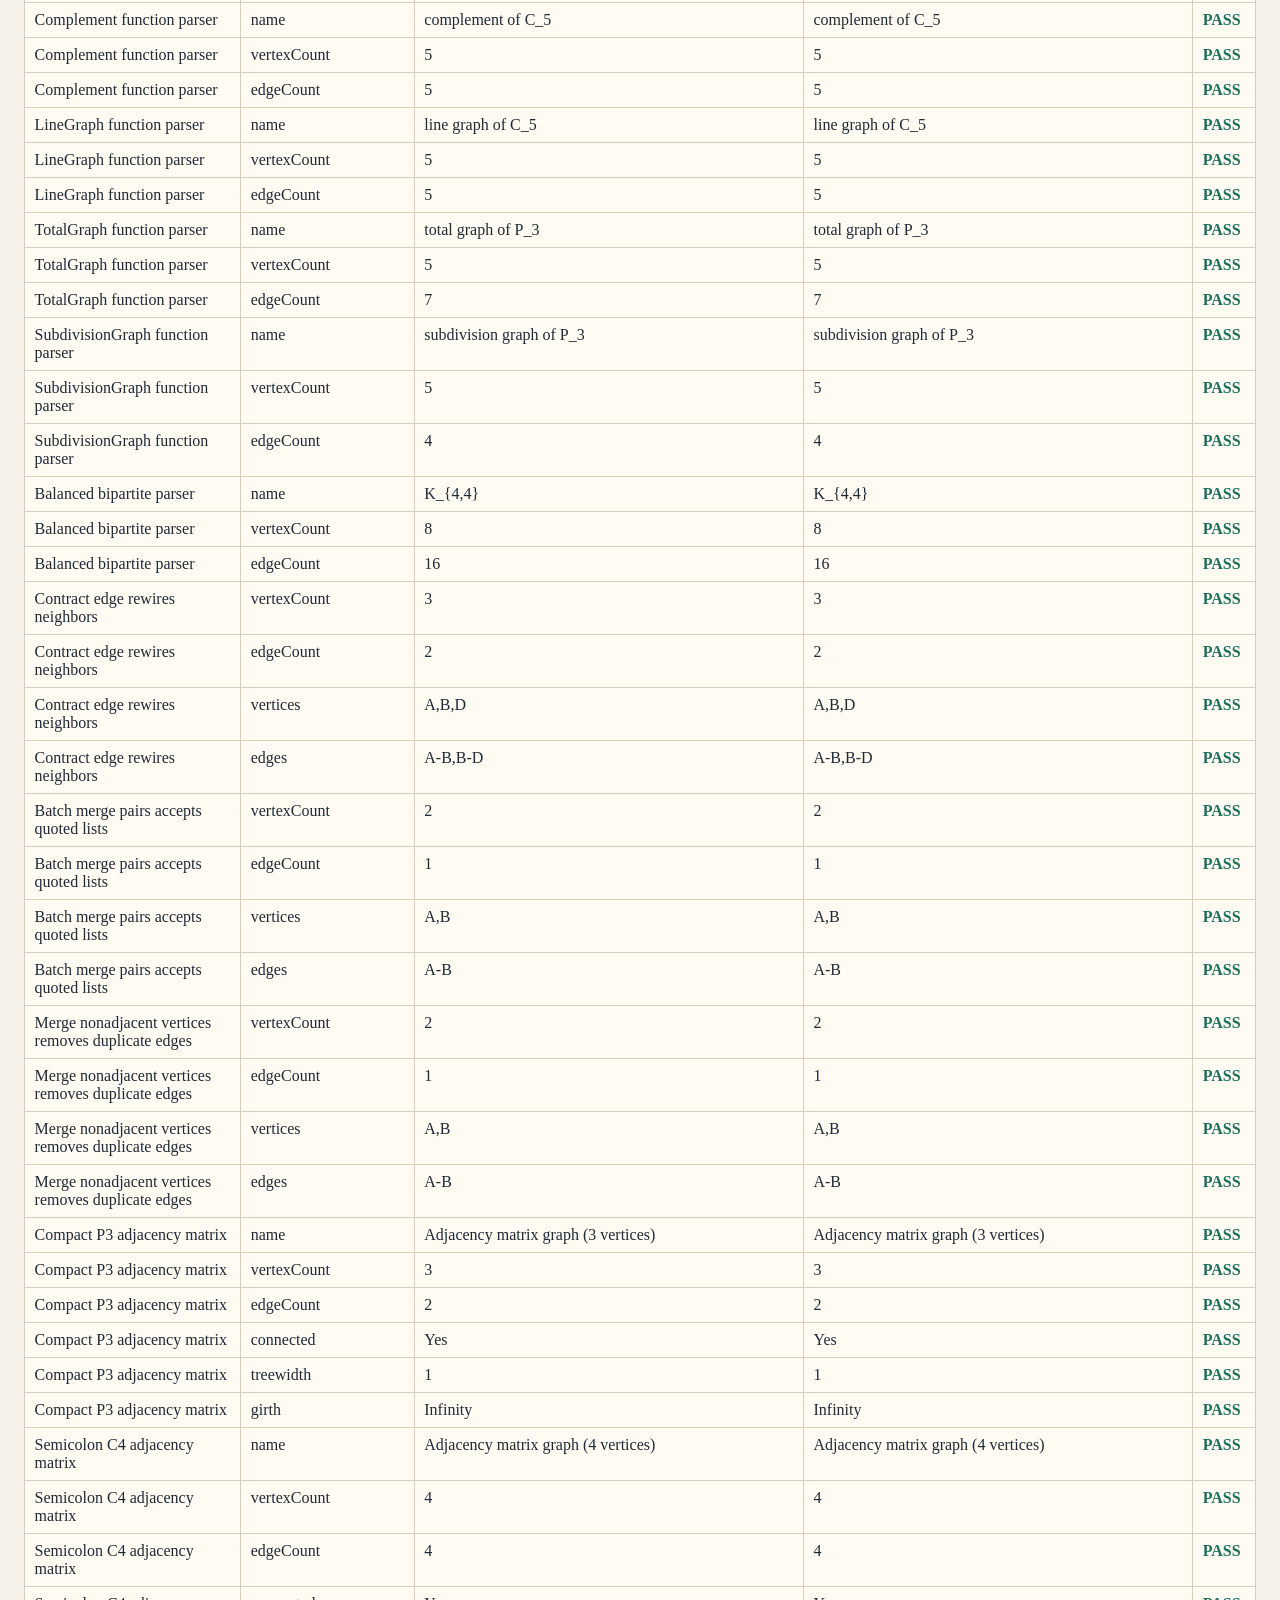
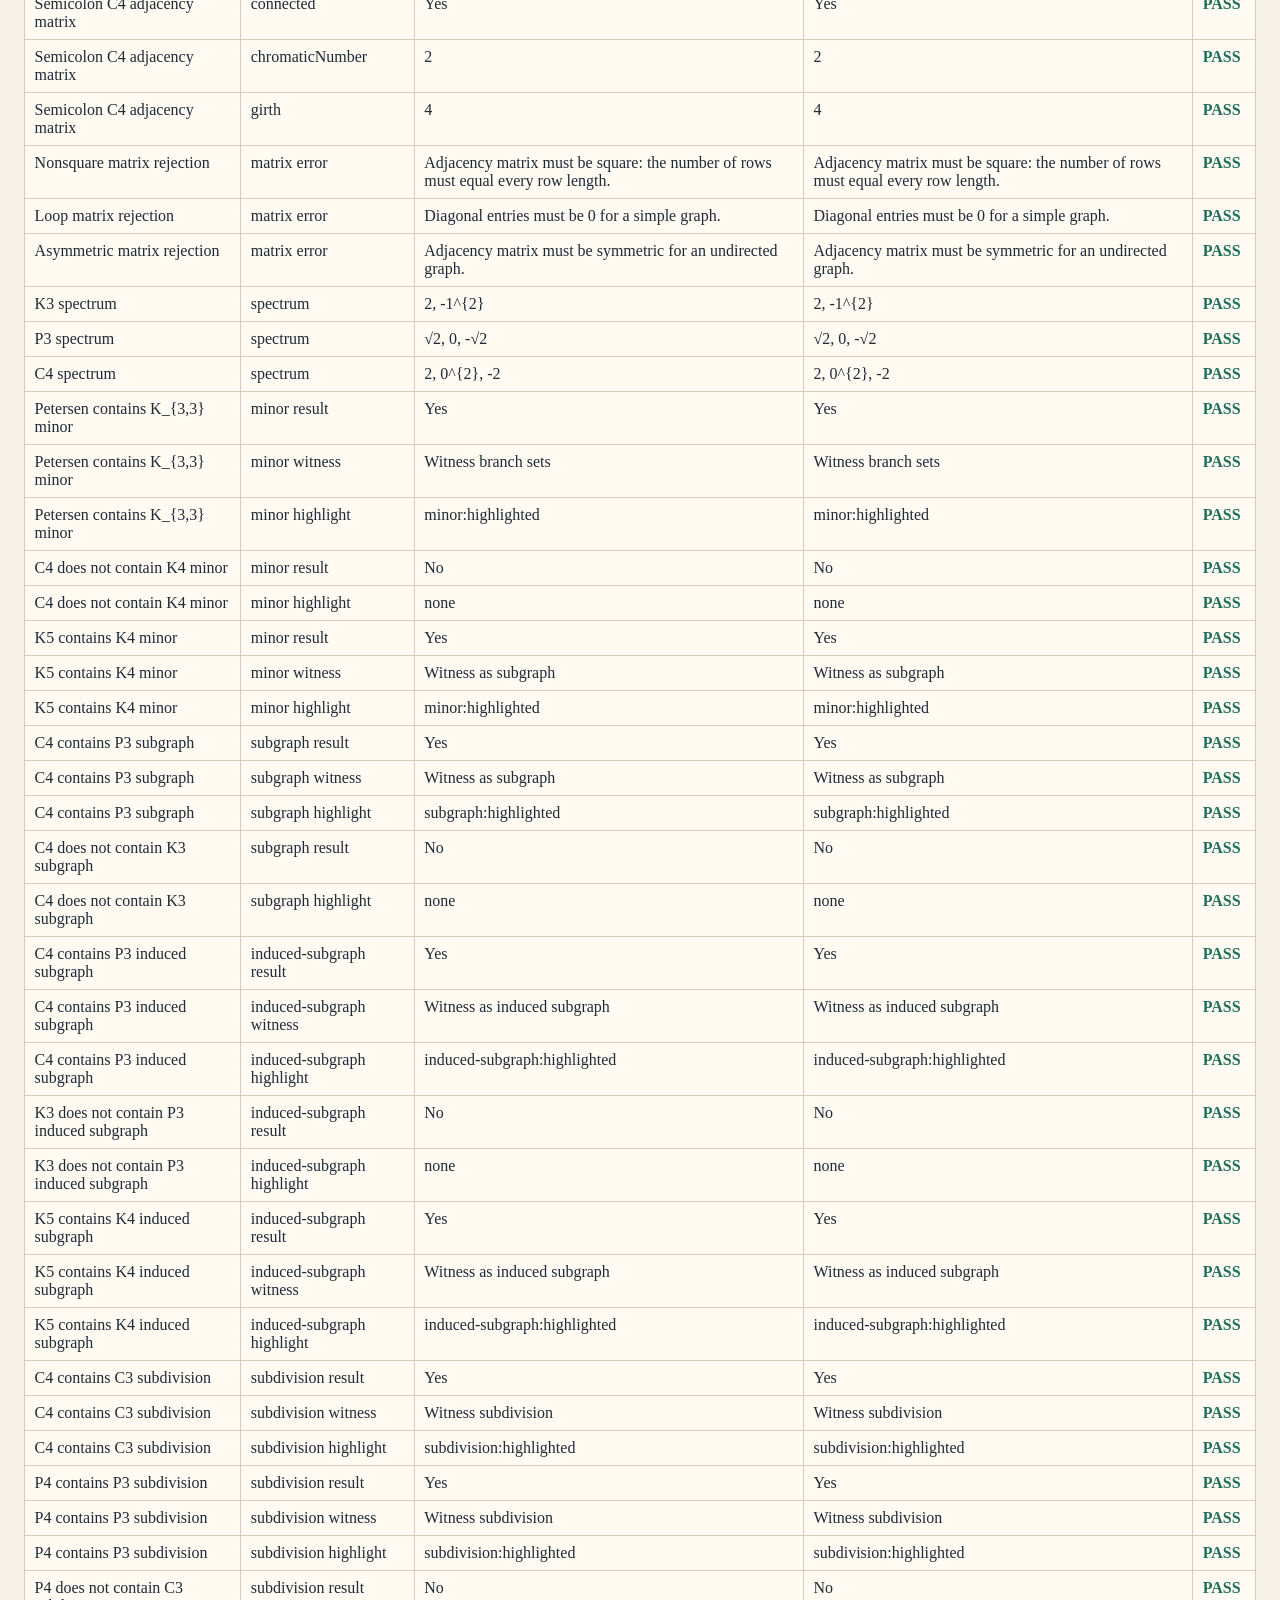
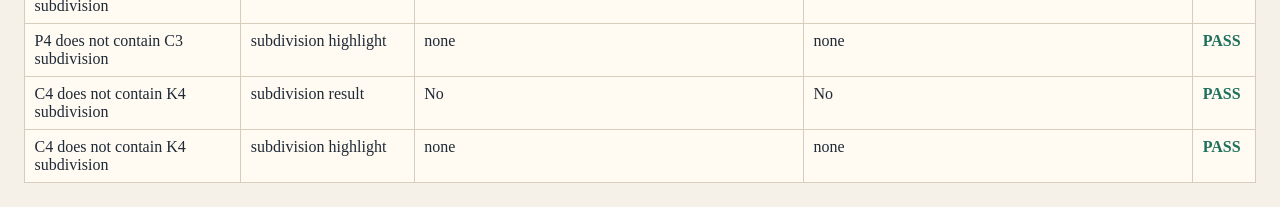
==== commit 22bb9bc3: "Support semicolon disjoint union syntax" ====
--- a/tests/parameter-tests.html
+++ b/tests/parameter-tests.html
@@ -441,6 +441,15 @@
         }
       },
       {
+        name: "Disjoint union semicolon parser",
+        description: "P3; C4",
+        expected: {
+          name: "disjoint union of P_3, C_4",
+          vertexCount: "7",
+          edgeCount: "6"
+        }
+      },
+      {
         name: "Disjoint union preserves complete bipartite comma",
         description: "K_{3,4}, C5",
         expected: {
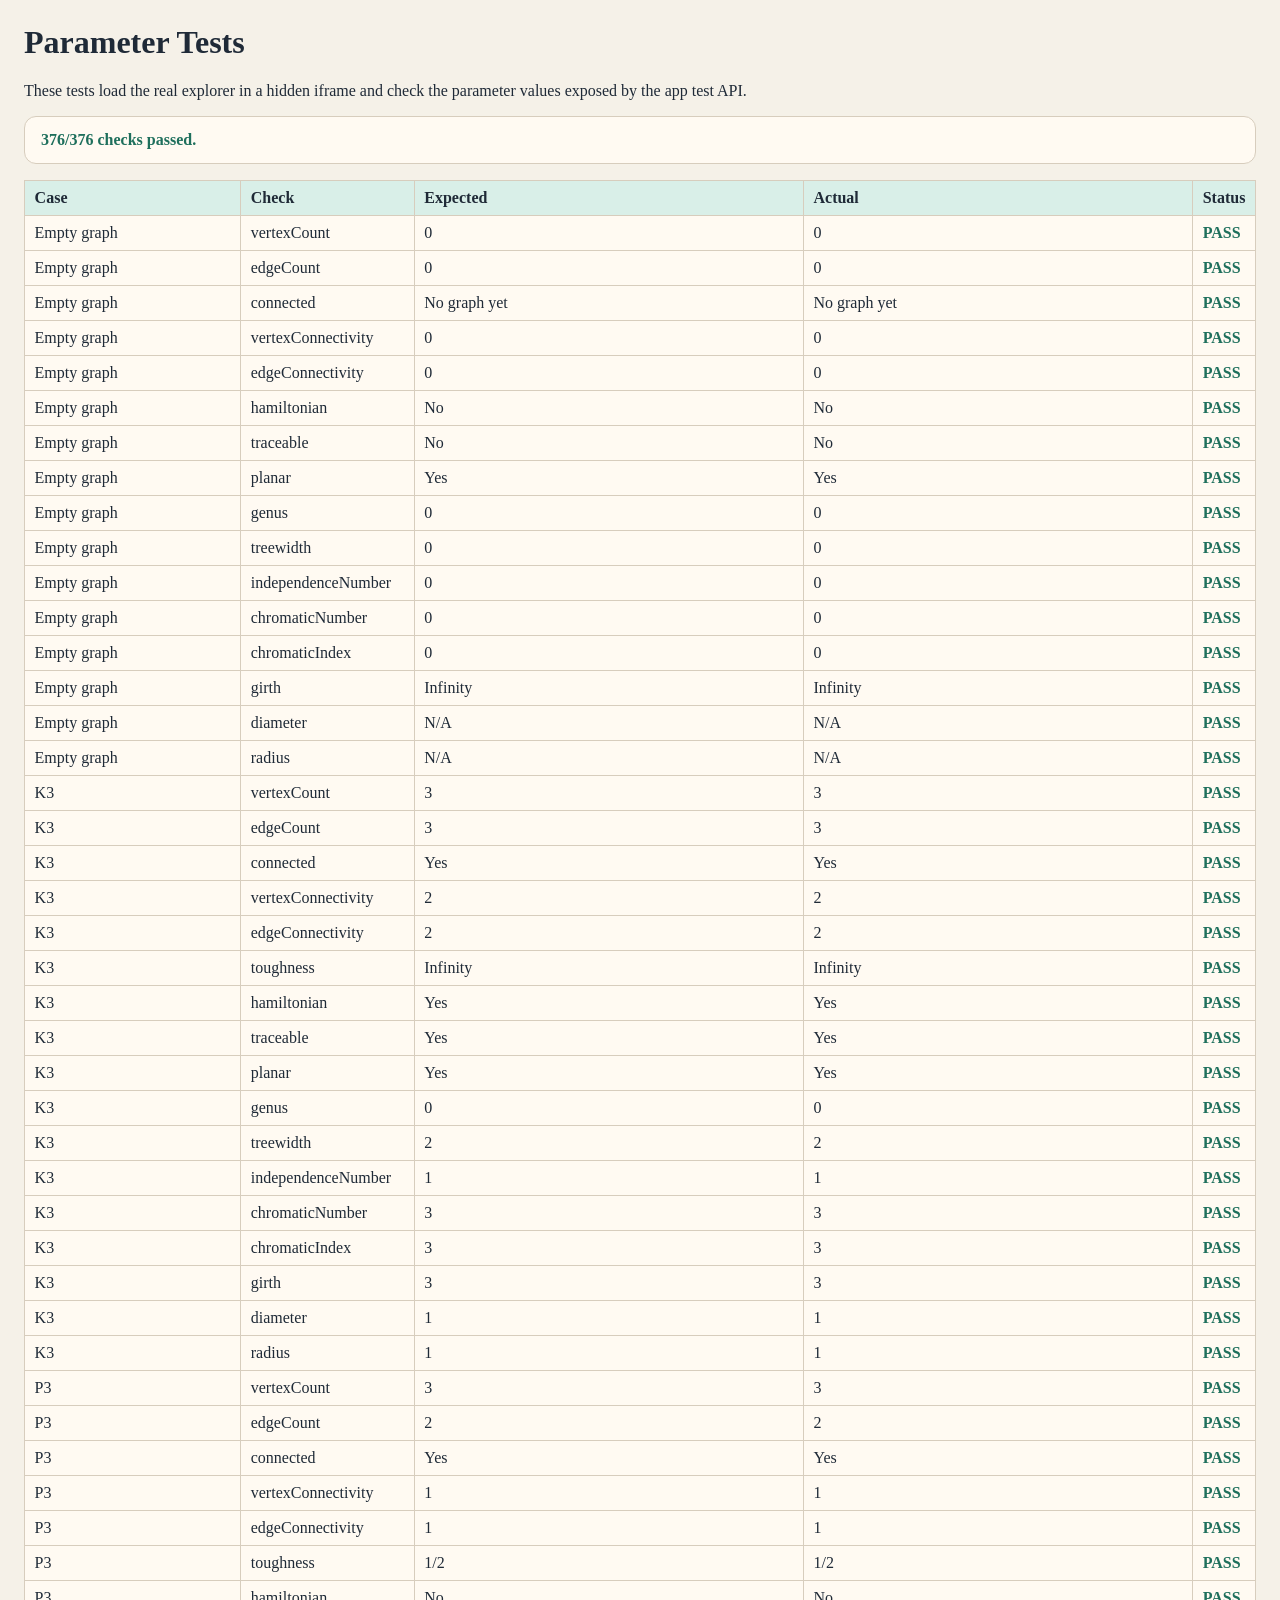
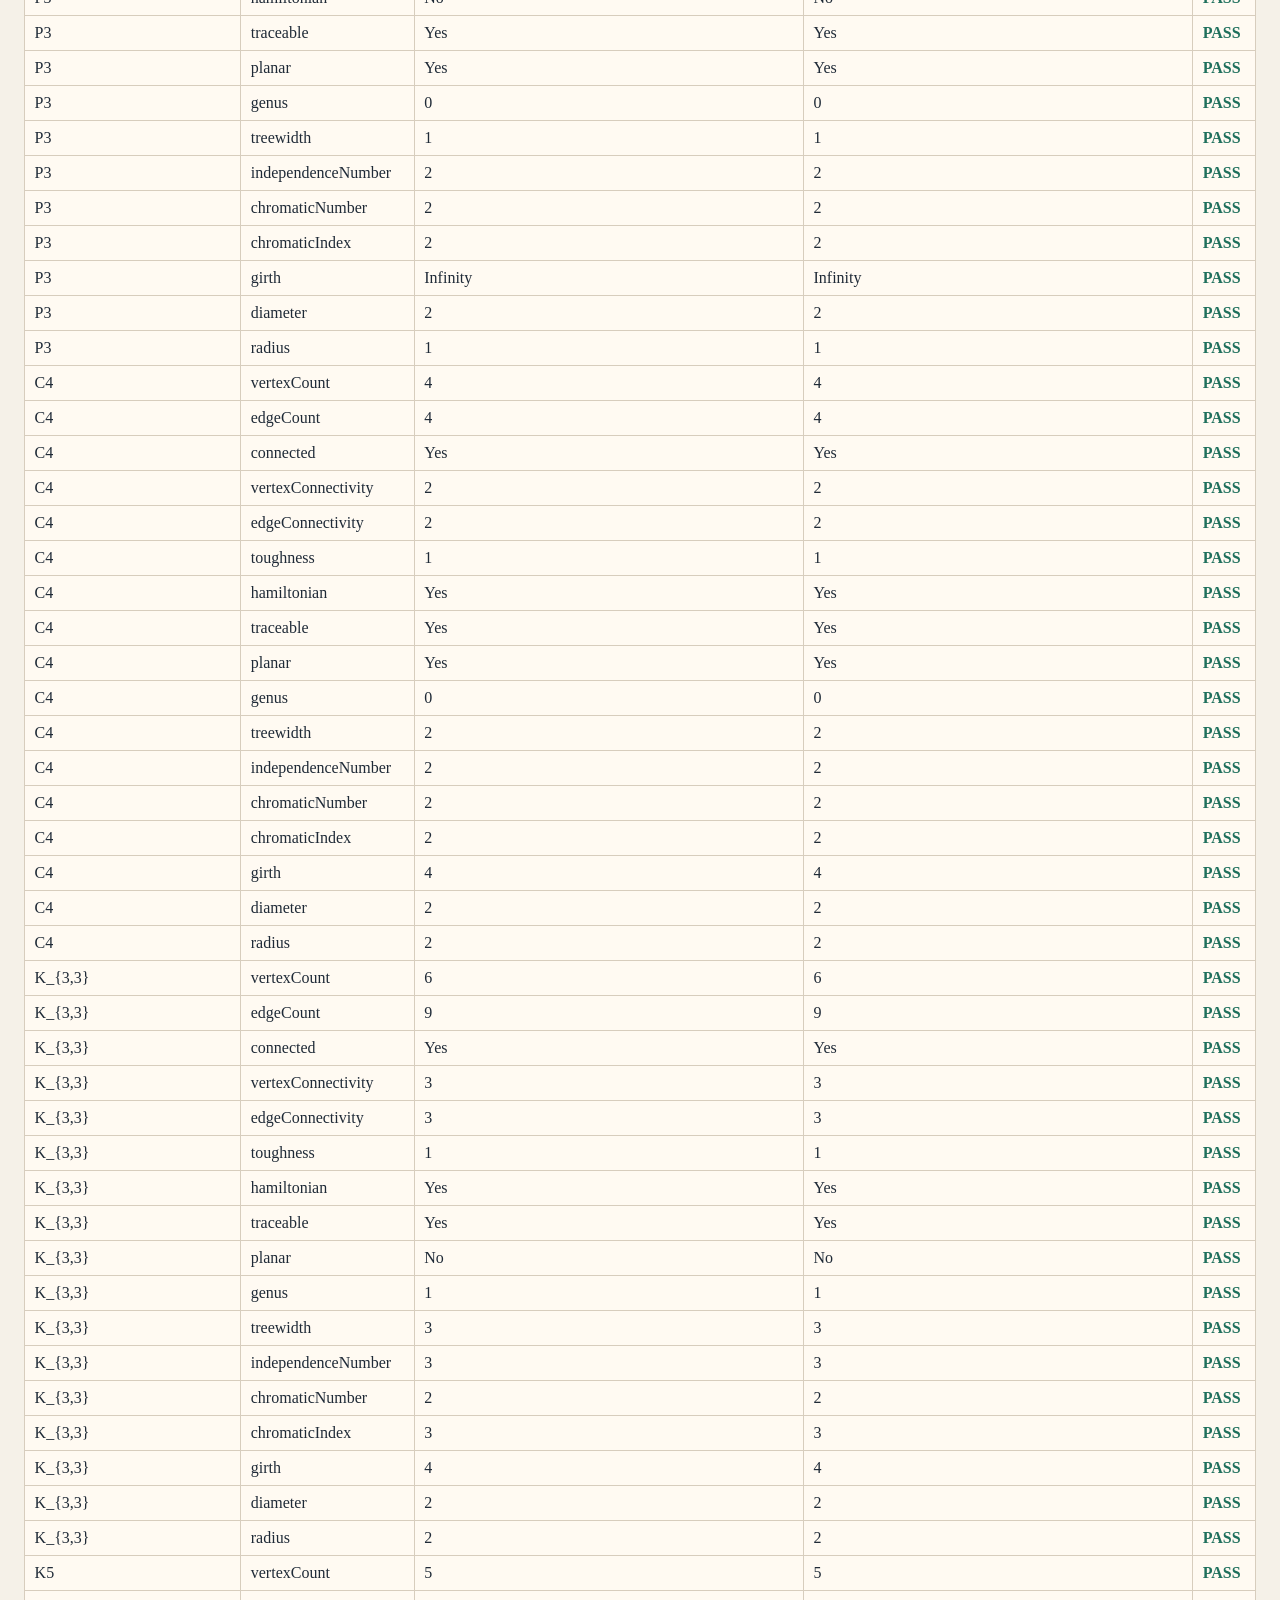
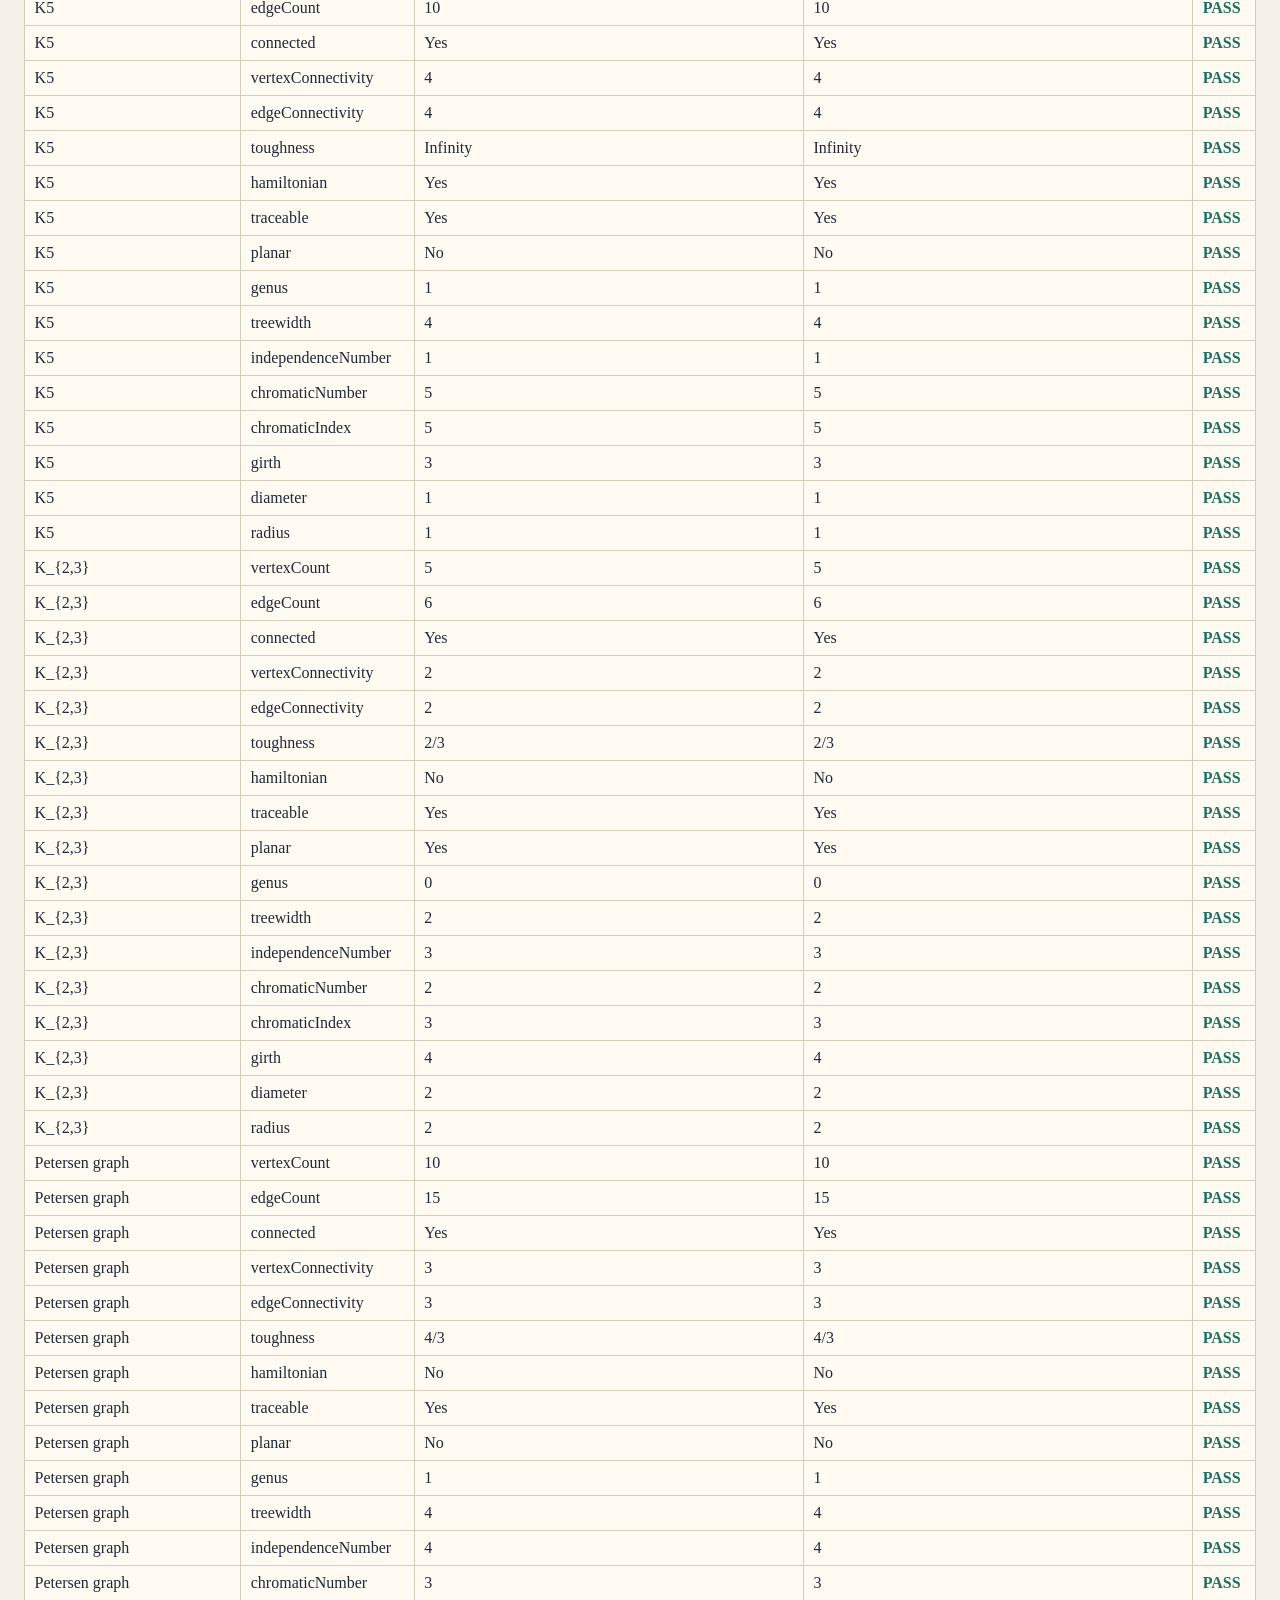
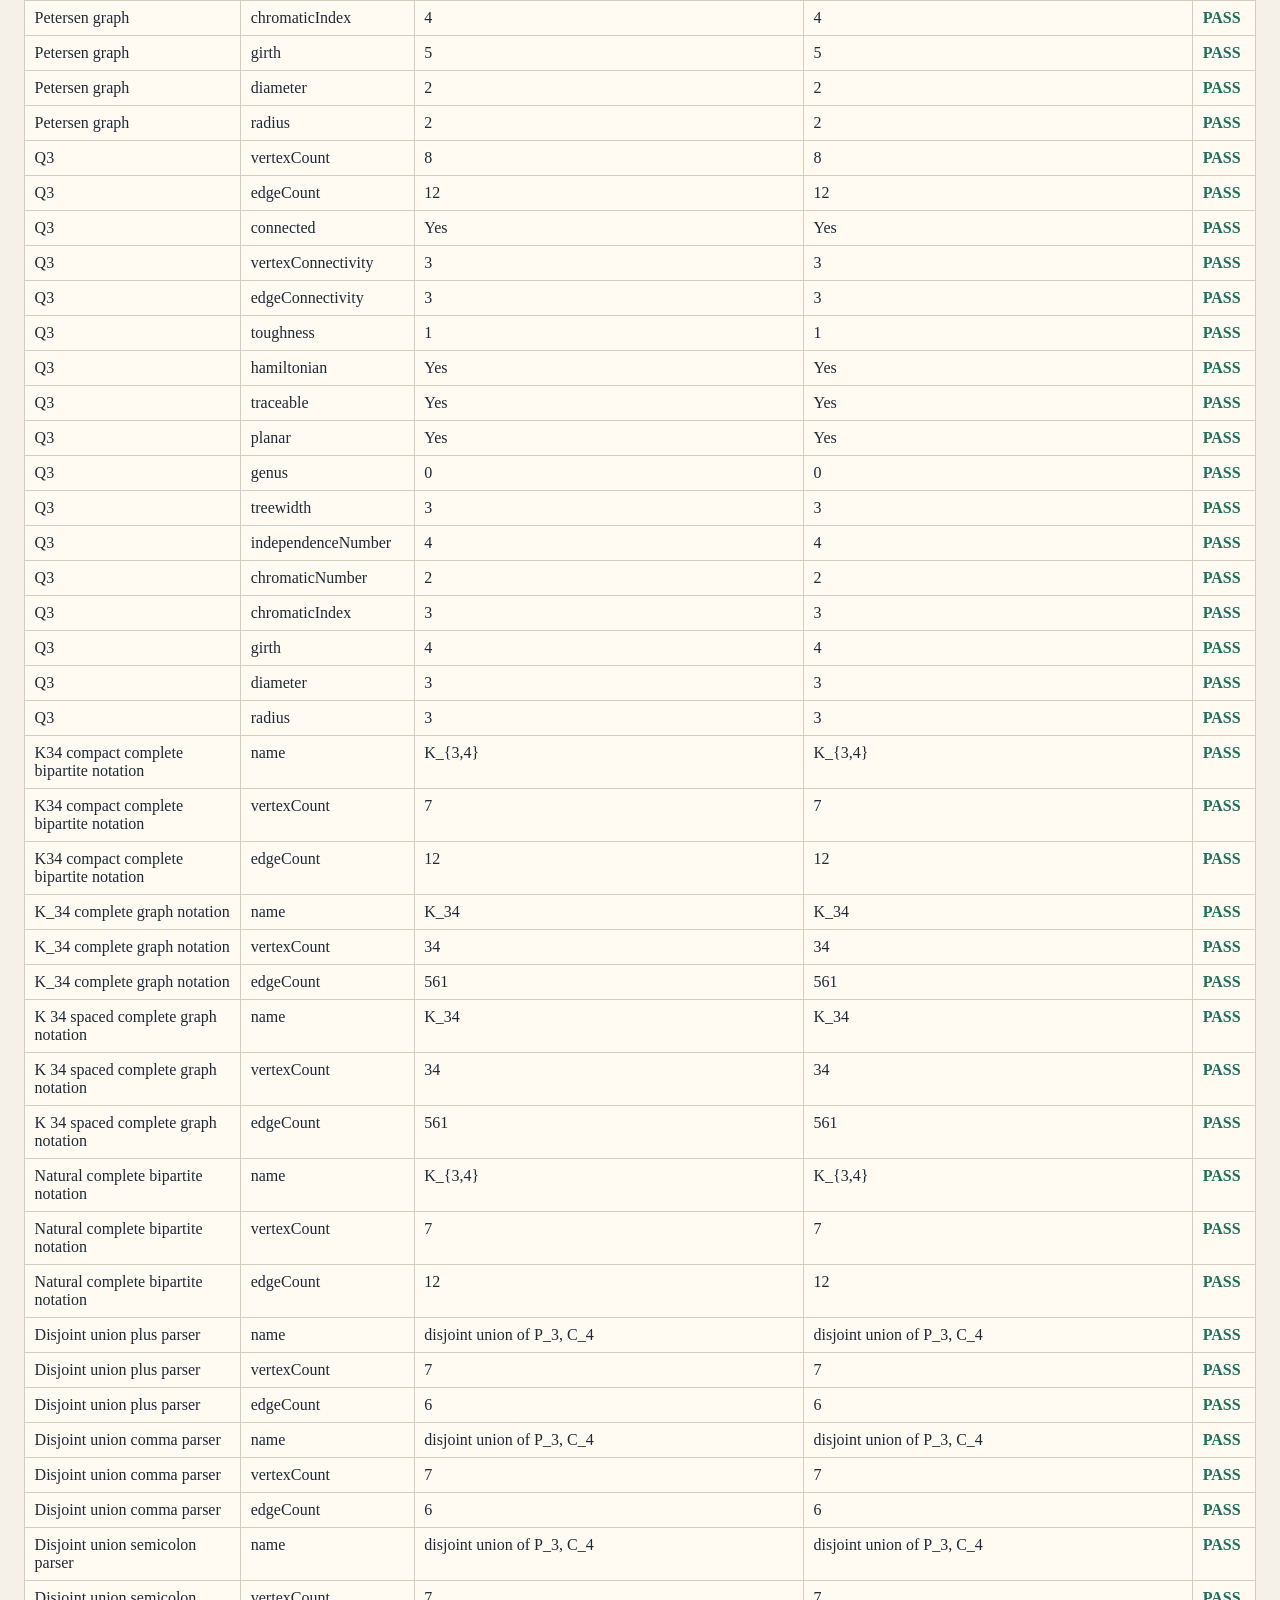
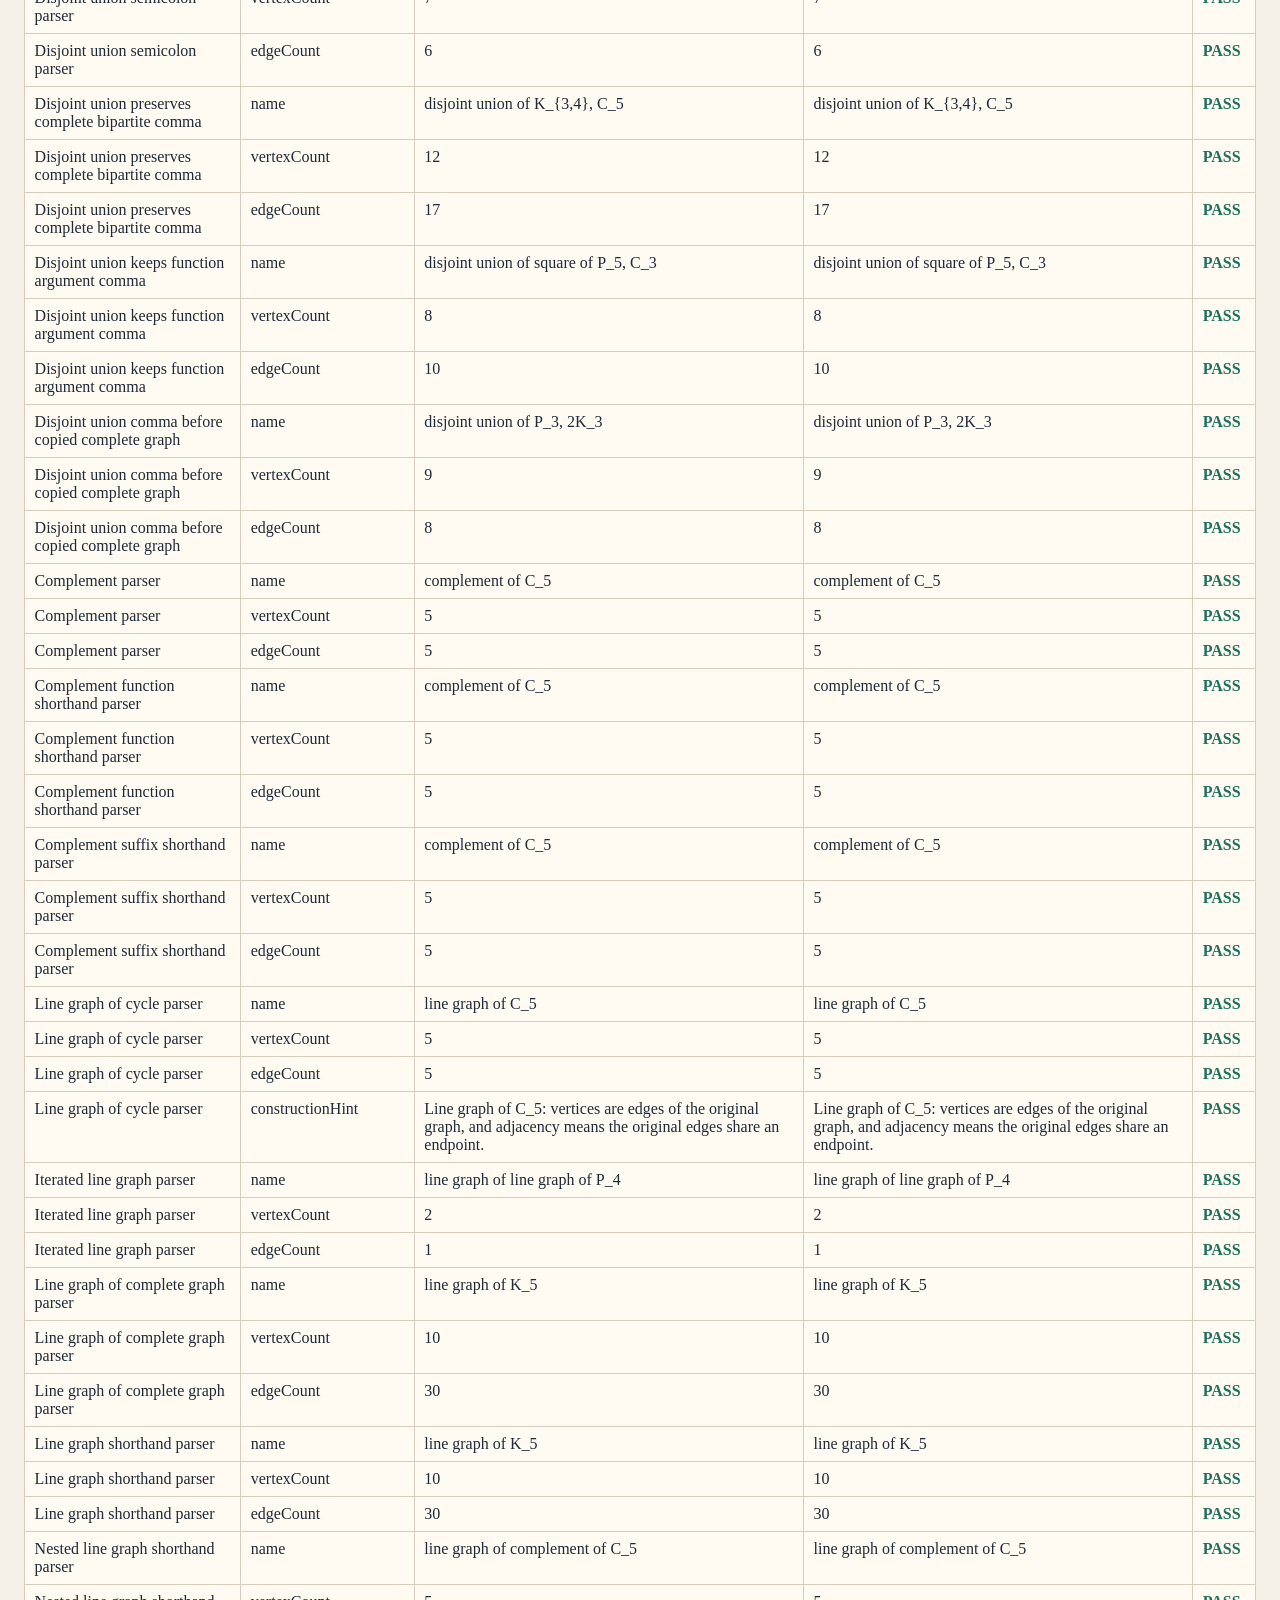
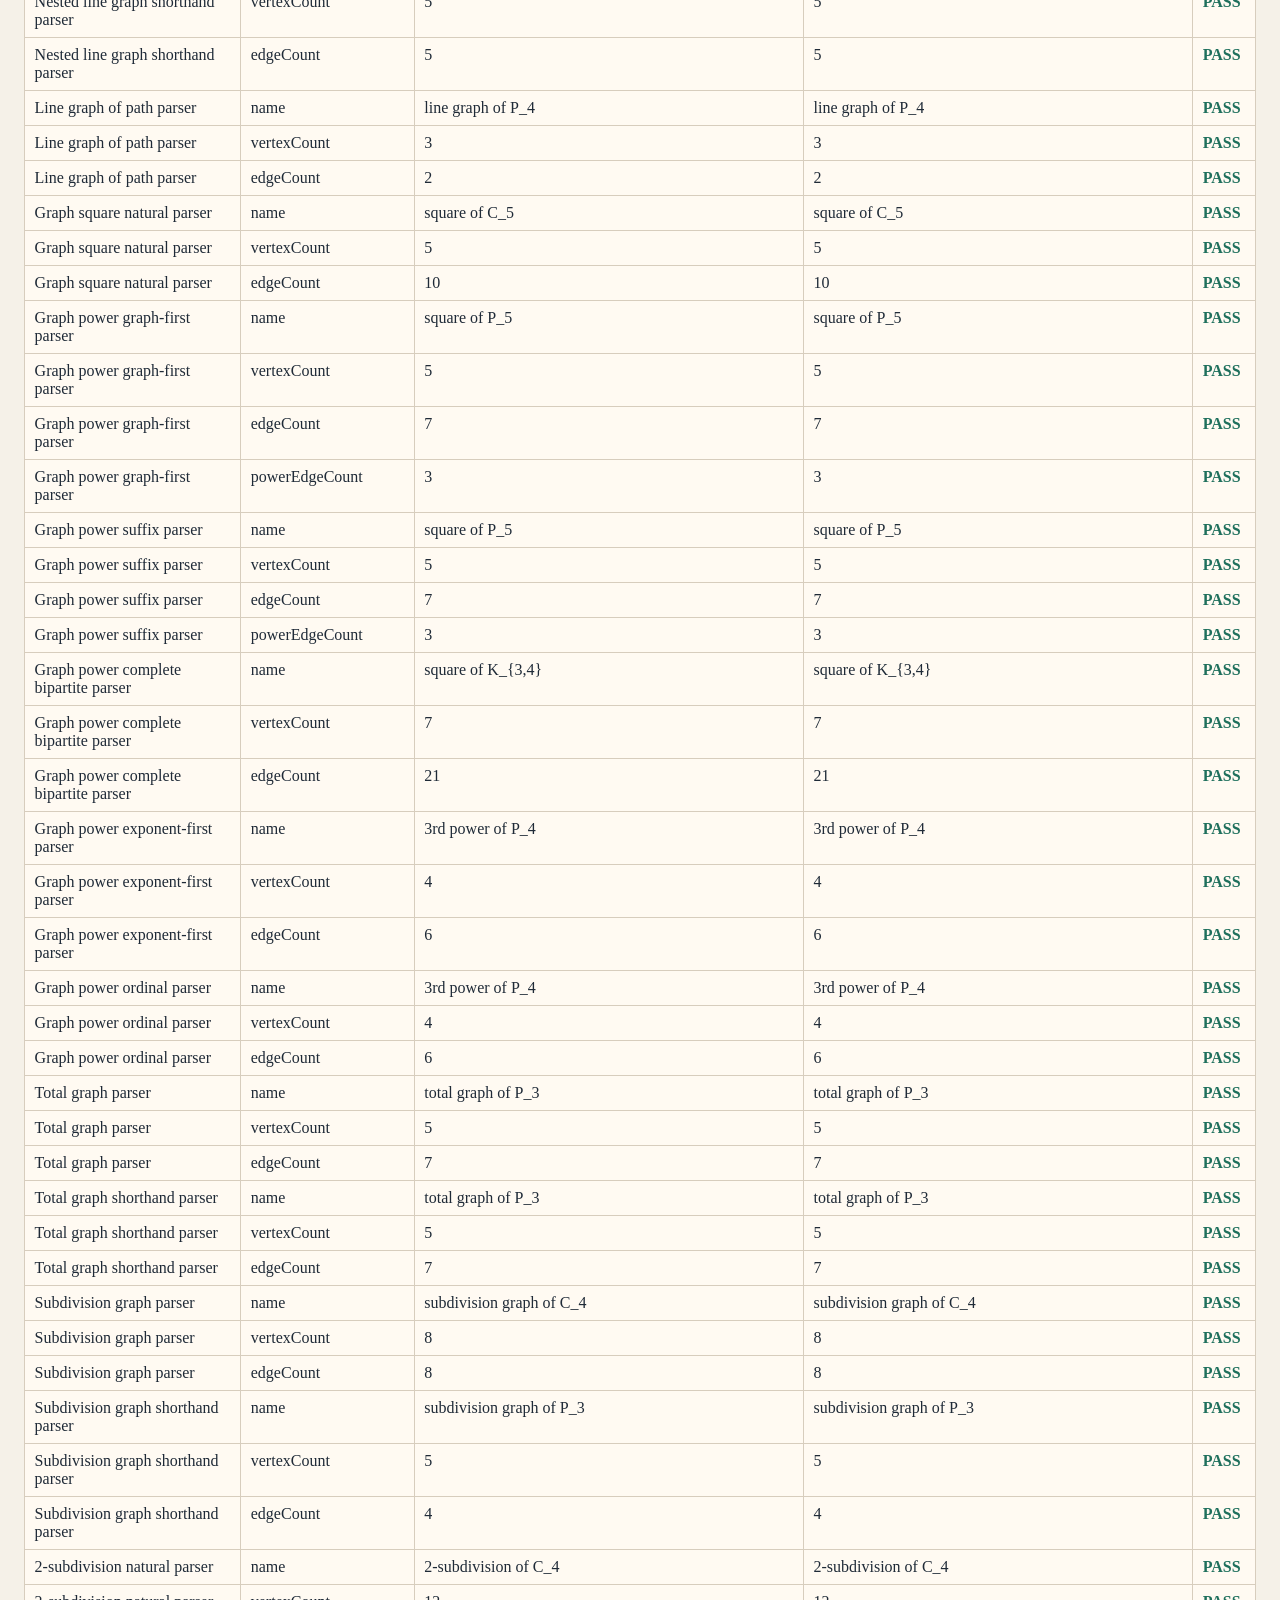
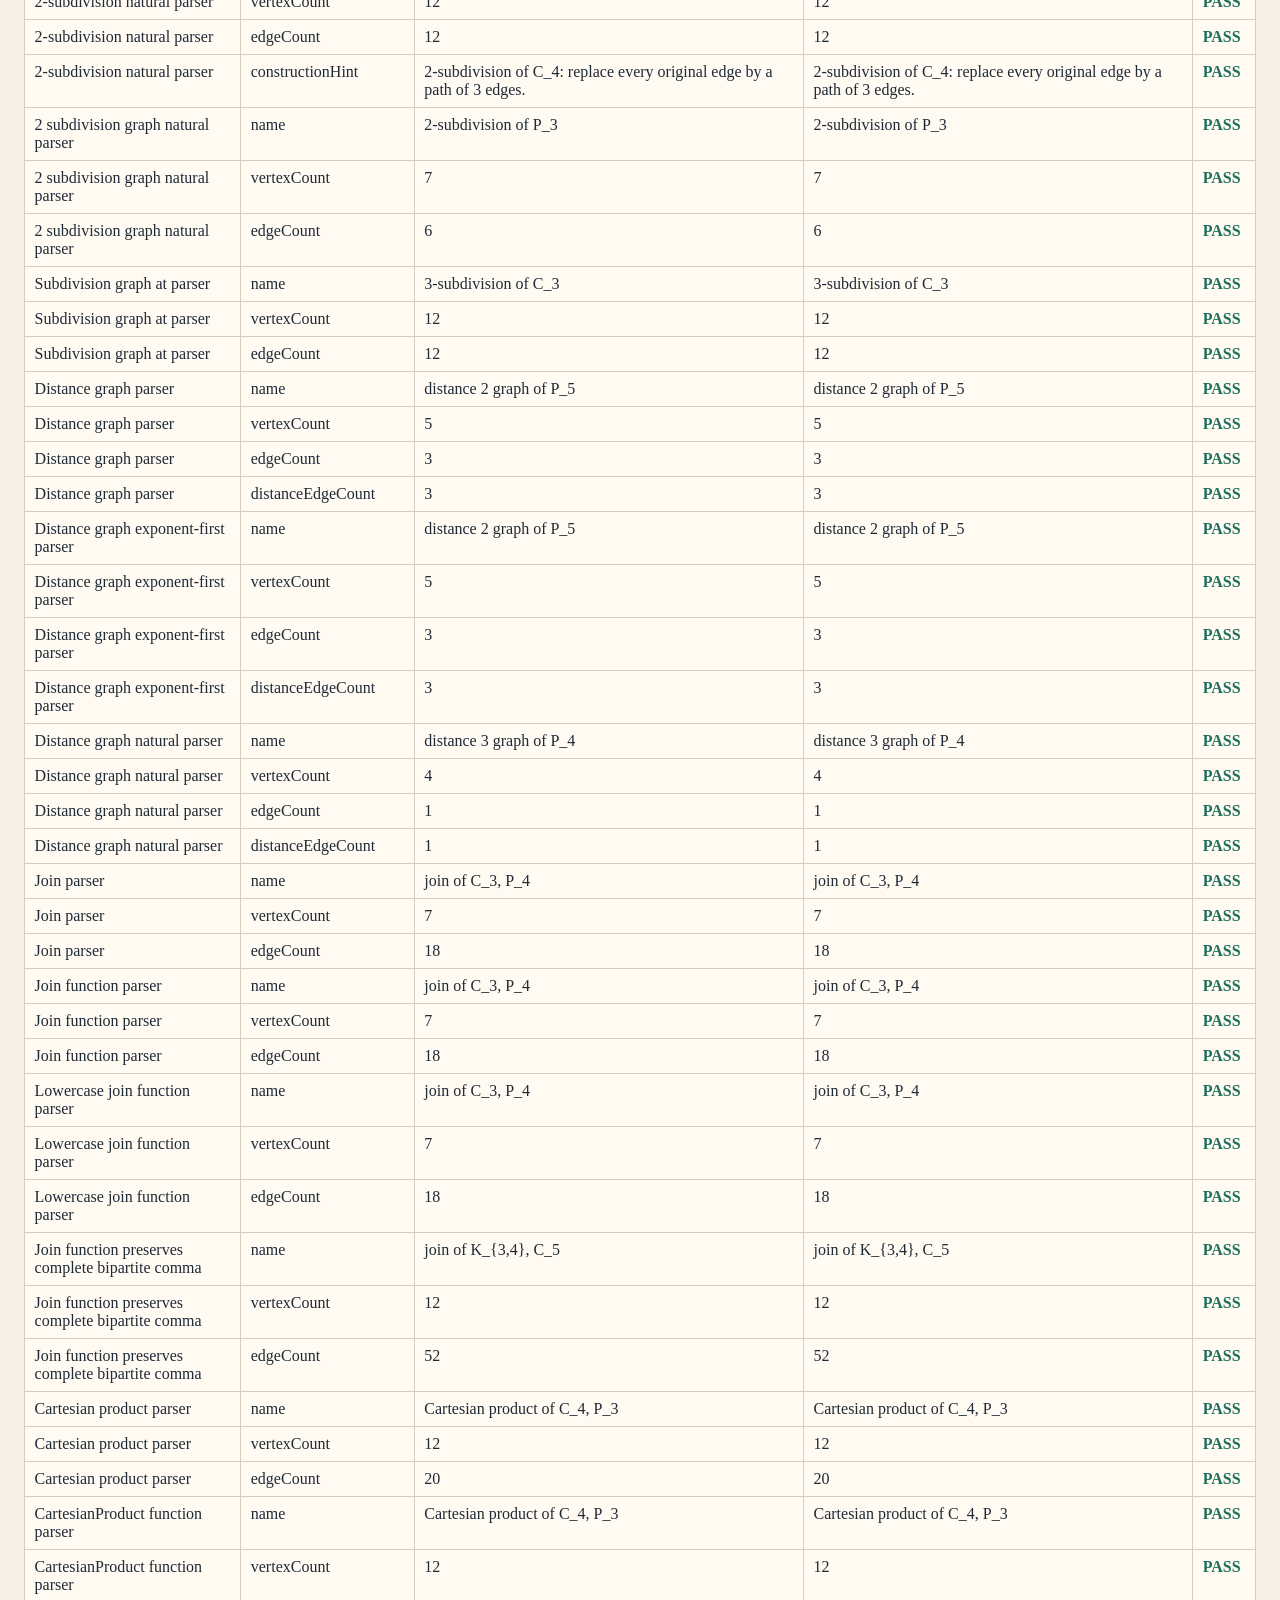
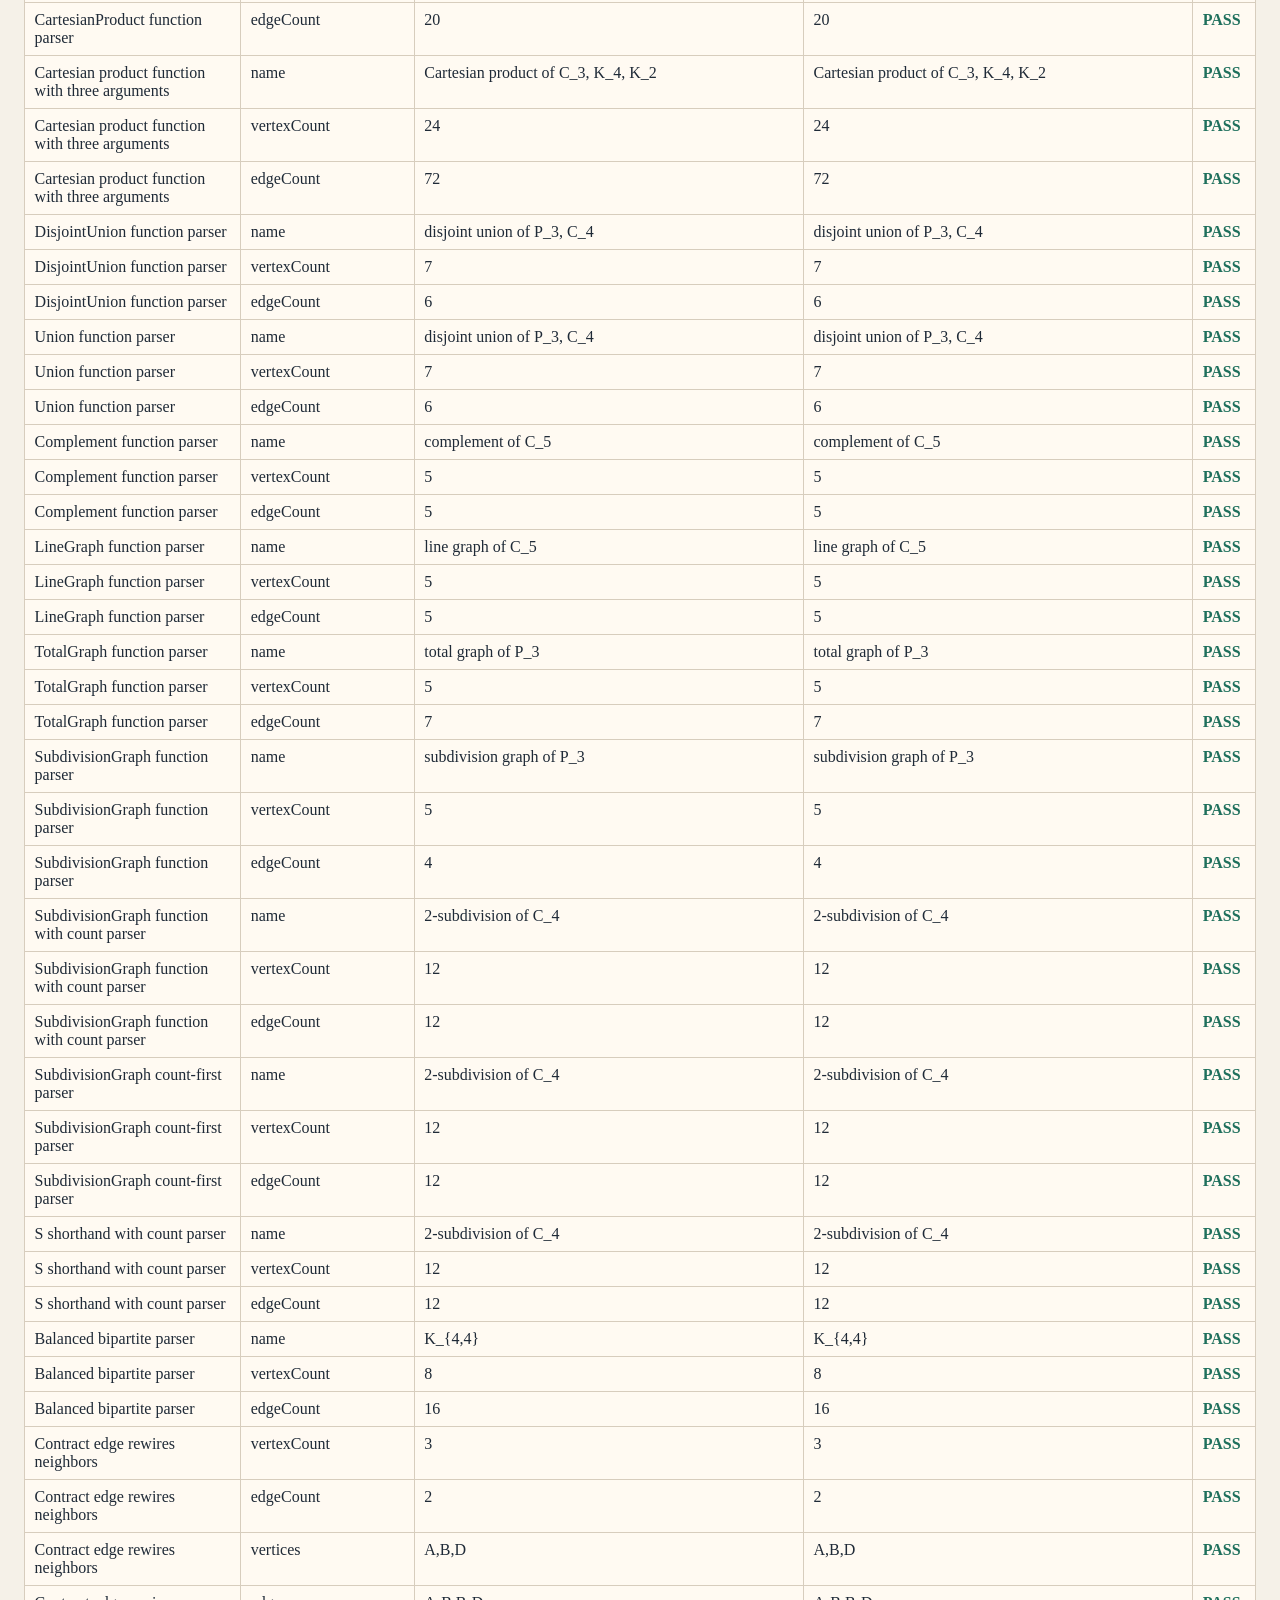
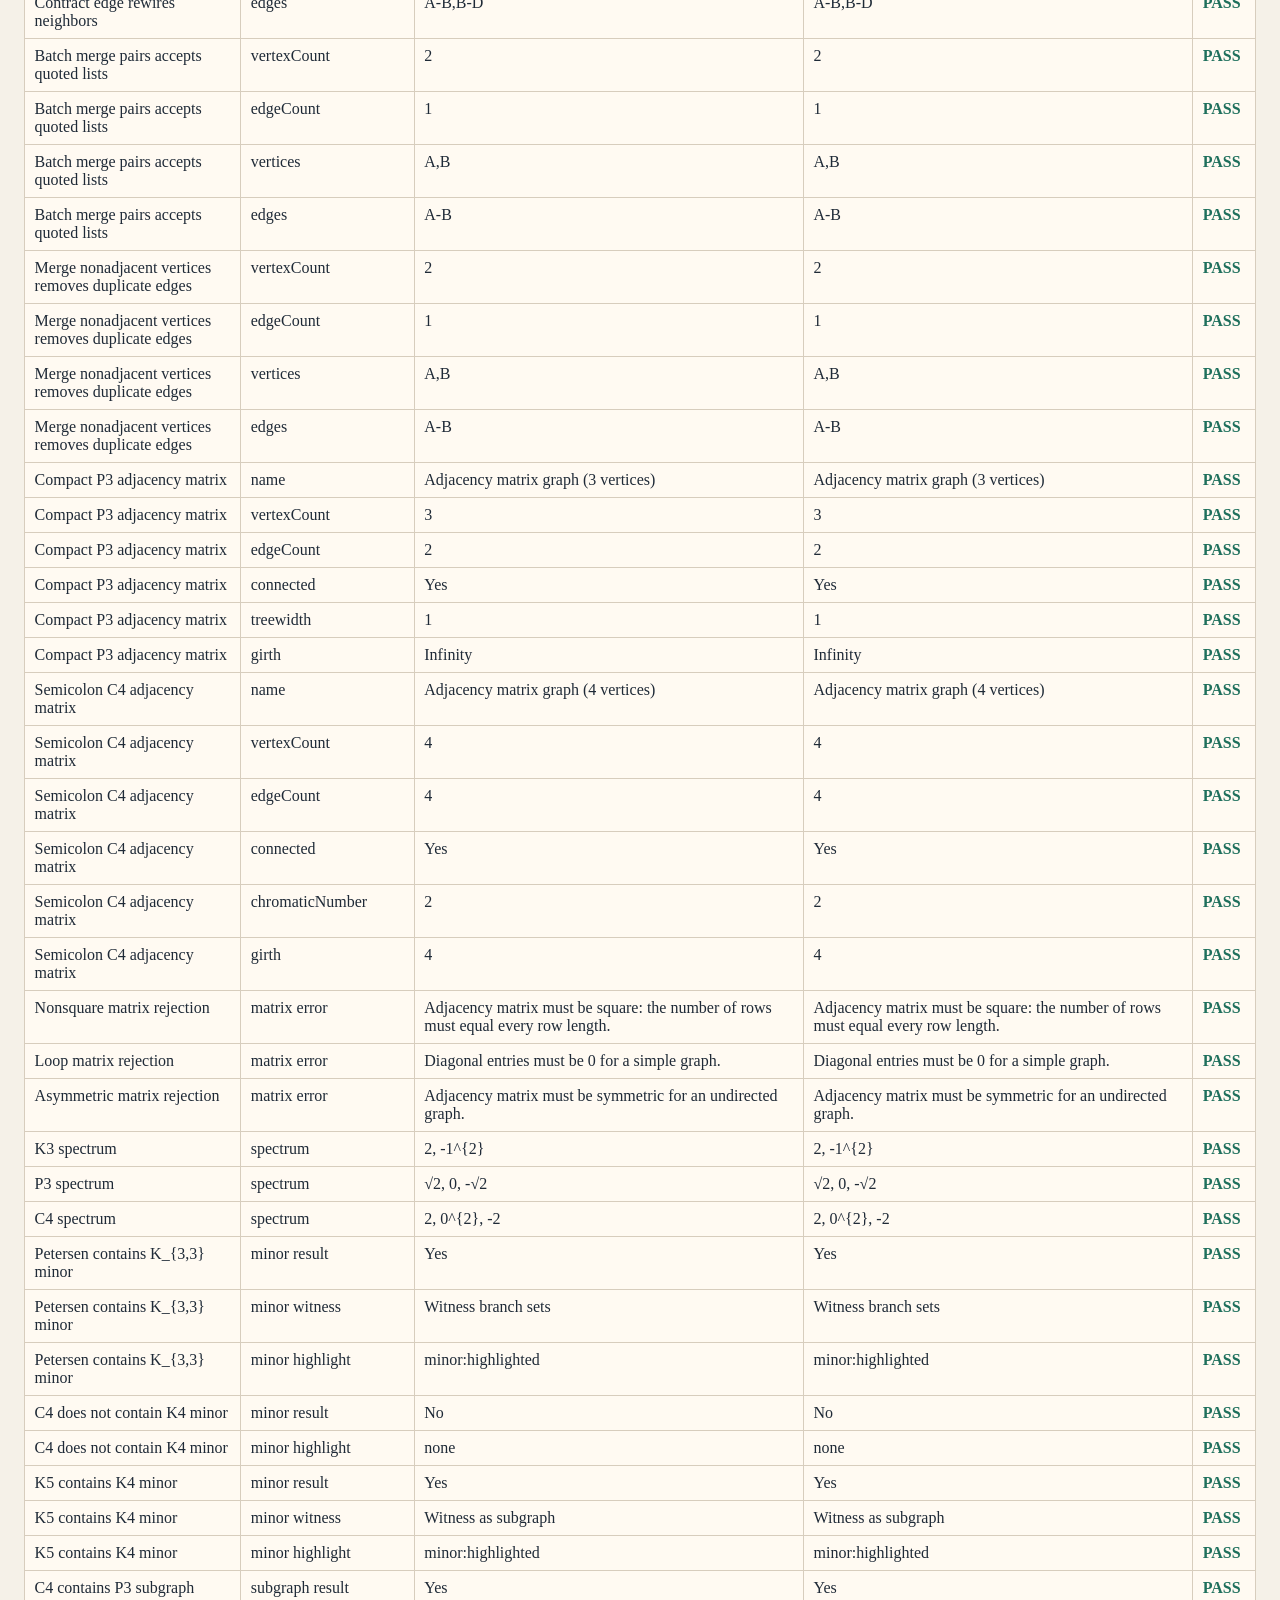
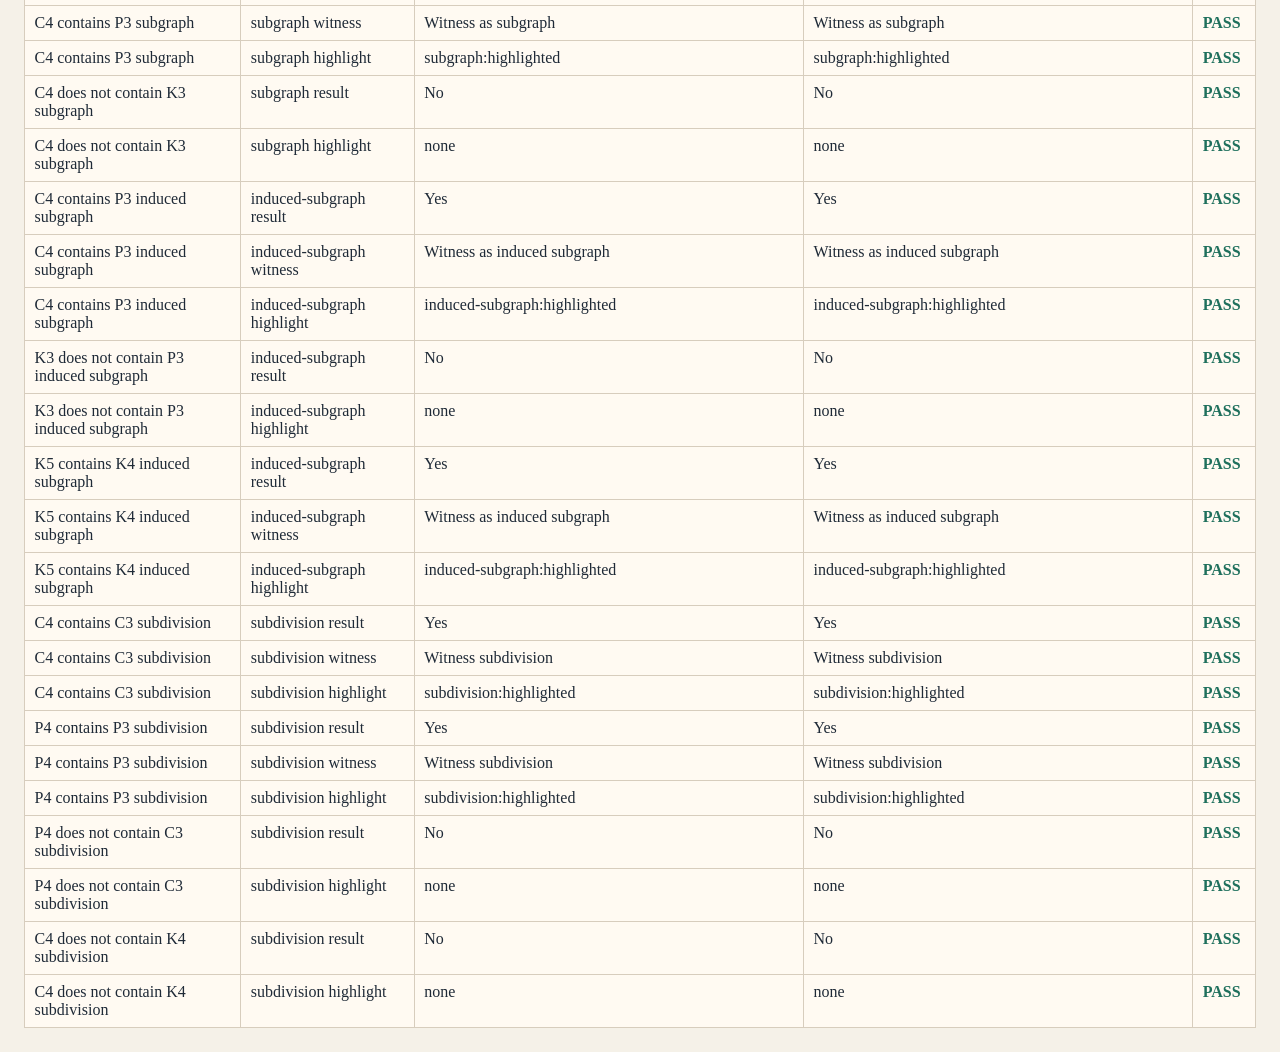
==== commit 51e7c24b: "Support k-subdivision graph parsing" ====
--- a/tests/parameter-tests.html
+++ b/tests/parameter-tests.html
@@ -651,6 +651,34 @@
         }
       },
       {
+        name: "2-subdivision natural parser",
+        description: "2-subdivision of C4",
+        expected: {
+          name: "2-subdivision of C_4",
+          vertexCount: "12",
+          edgeCount: "12",
+          constructionHint: "2-subdivision of C_4: replace every original edge by a path of 3 edges."
+        }
+      },
+      {
+        name: "2 subdivision graph natural parser",
+        description: "2 subdivision graph of P3",
+        expected: {
+          name: "2-subdivision of P_3",
+          vertexCount: "7",
+          edgeCount: "6"
+        }
+      },
+      {
+        name: "Subdivision graph at parser",
+        description: "subdivision graph of C3 at 3",
+        expected: {
+          name: "3-subdivision of C_3",
+          vertexCount: "12",
+          edgeCount: "12"
+        }
+      },
+      {
         name: "Distance graph parser",
         description: "Distance(P5, 2)",
         expected: {
@@ -795,6 +823,33 @@
           name: "subdivision graph of P_3",
           vertexCount: "5",
           edgeCount: "4"
+        }
+      },
+      {
+        name: "SubdivisionGraph function with count parser",
+        description: "SubdivisionGraph(C4, 2)",
+        expected: {
+          name: "2-subdivision of C_4",
+          vertexCount: "12",
+          edgeCount: "12"
+        }
+      },
+      {
+        name: "SubdivisionGraph count-first parser",
+        description: "SubdivisionGraph(2, C4)",
+        expected: {
+          name: "2-subdivision of C_4",
+          vertexCount: "12",
+          edgeCount: "12"
+        }
+      },
+      {
+        name: "S shorthand with count parser",
+        description: "S(C4, 2)",
+        expected: {
+          name: "2-subdivision of C_4",
+          vertexCount: "12",
+          edgeCount: "12"
         }
       },
       {
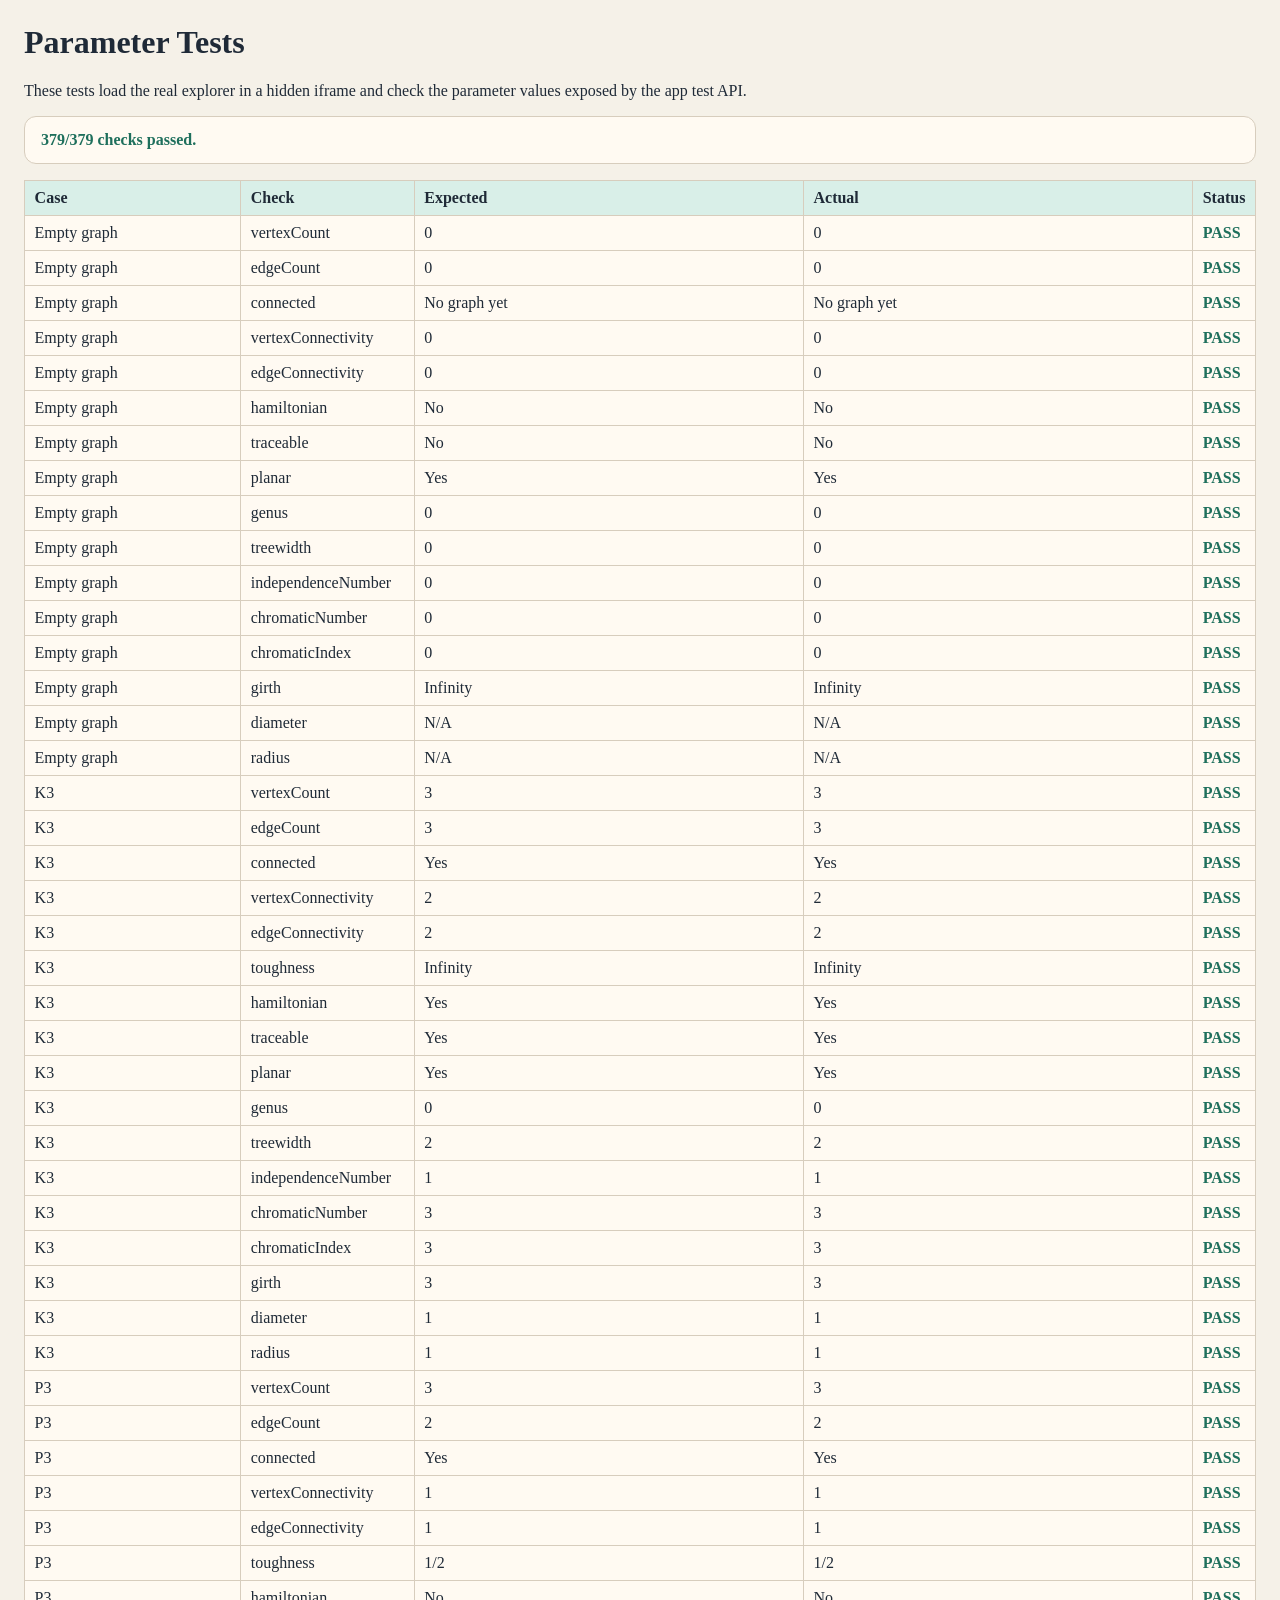
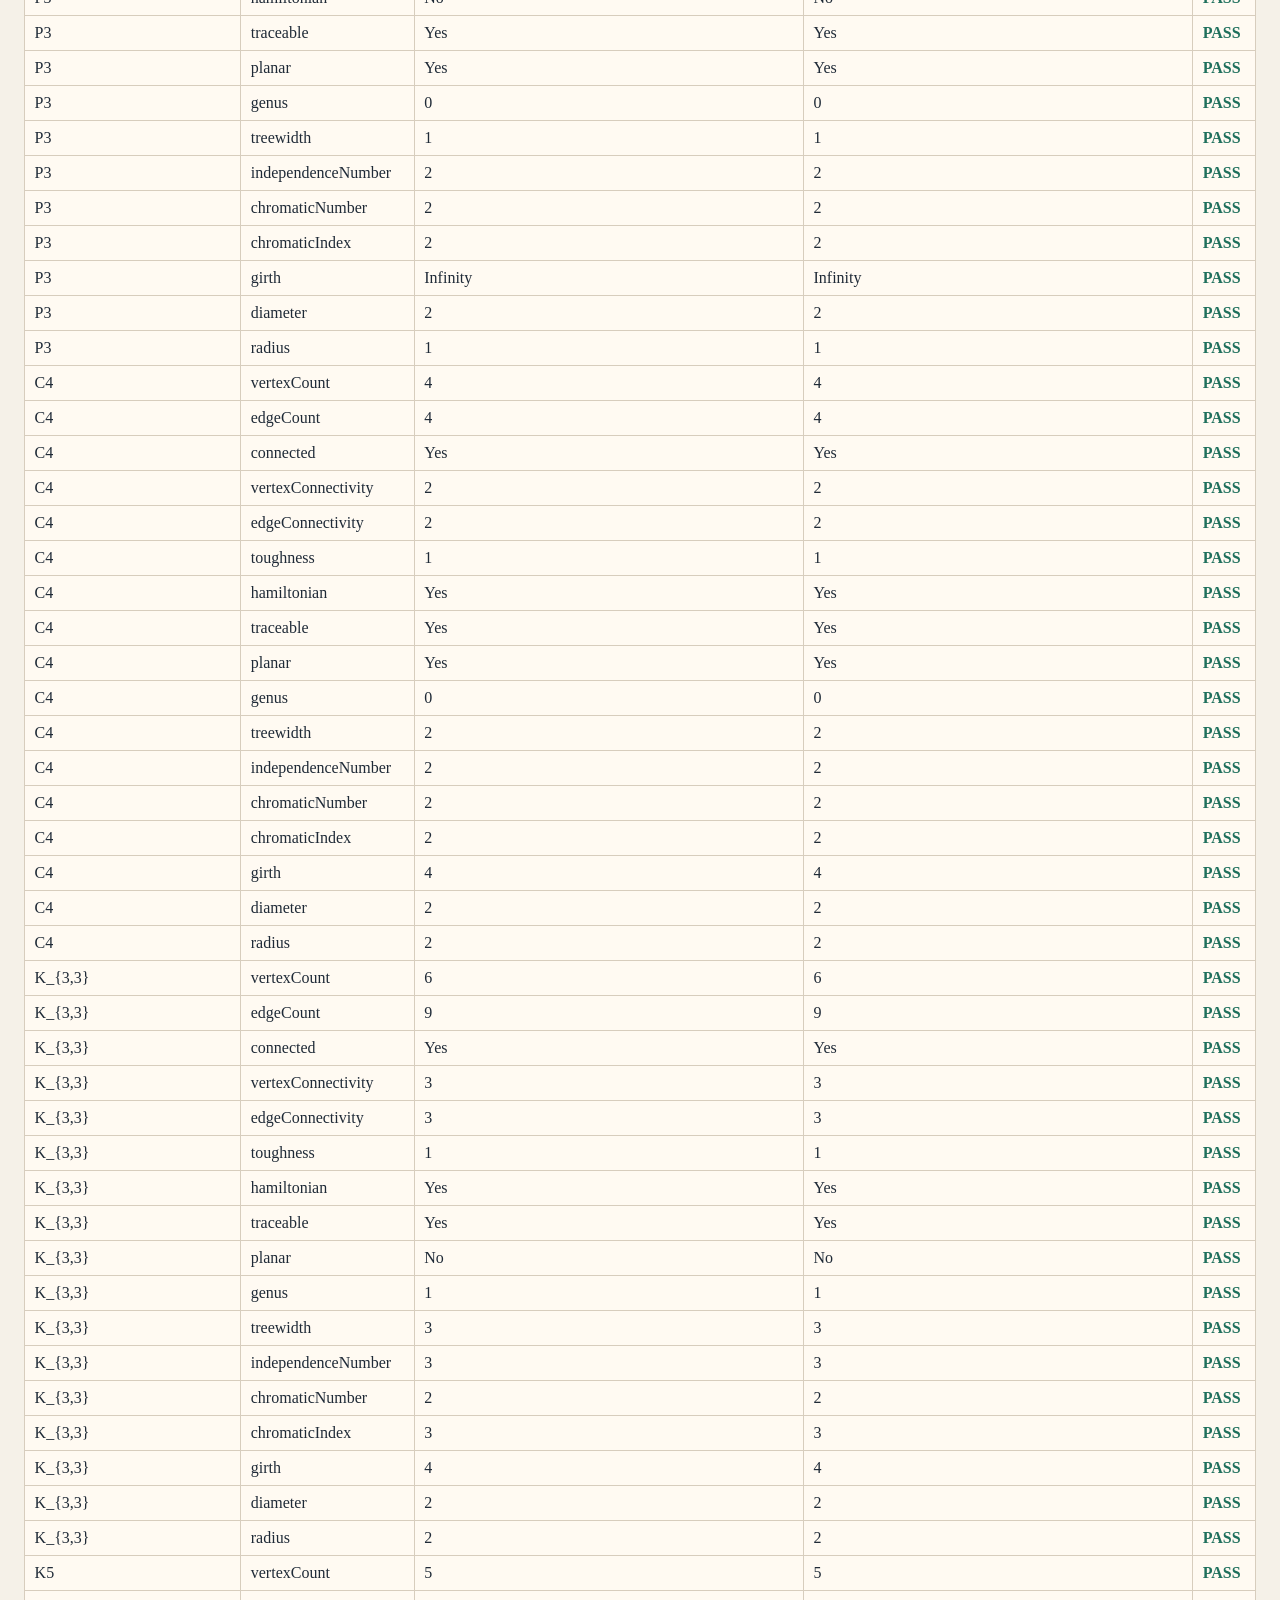
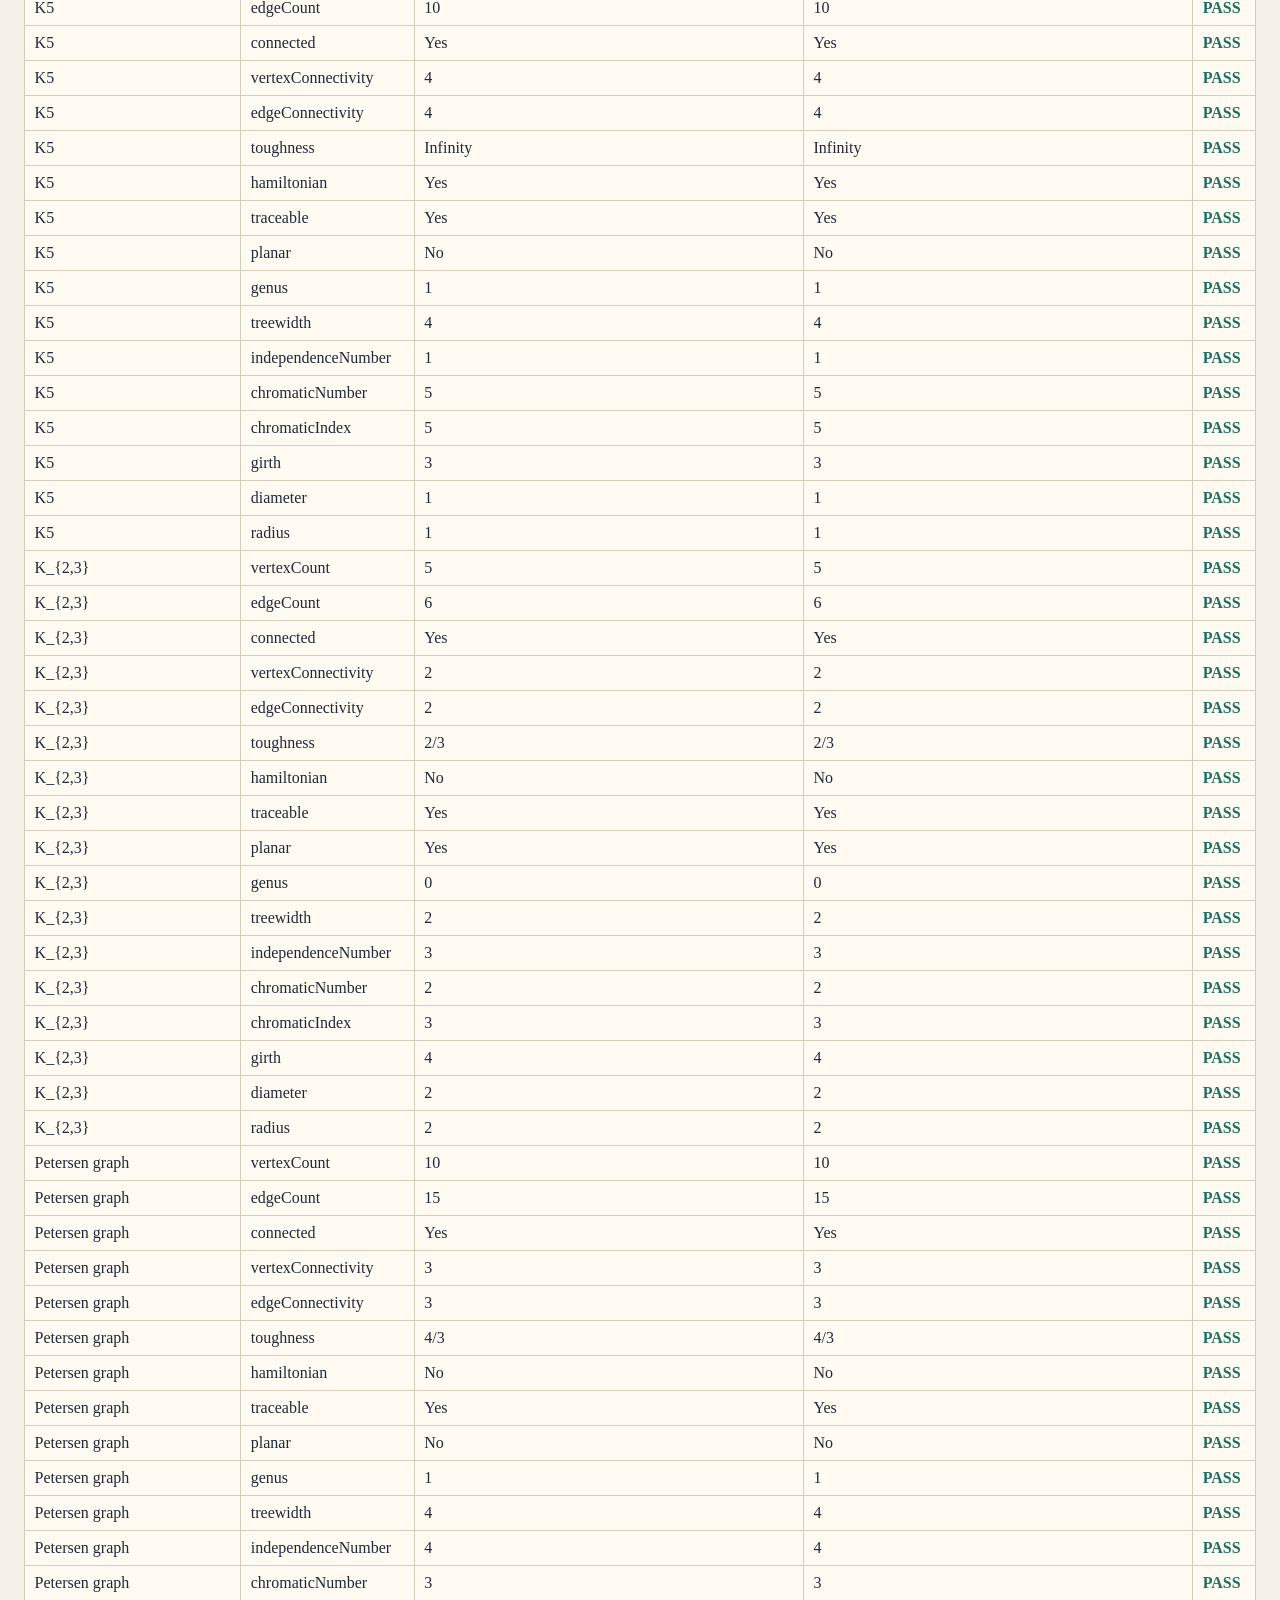
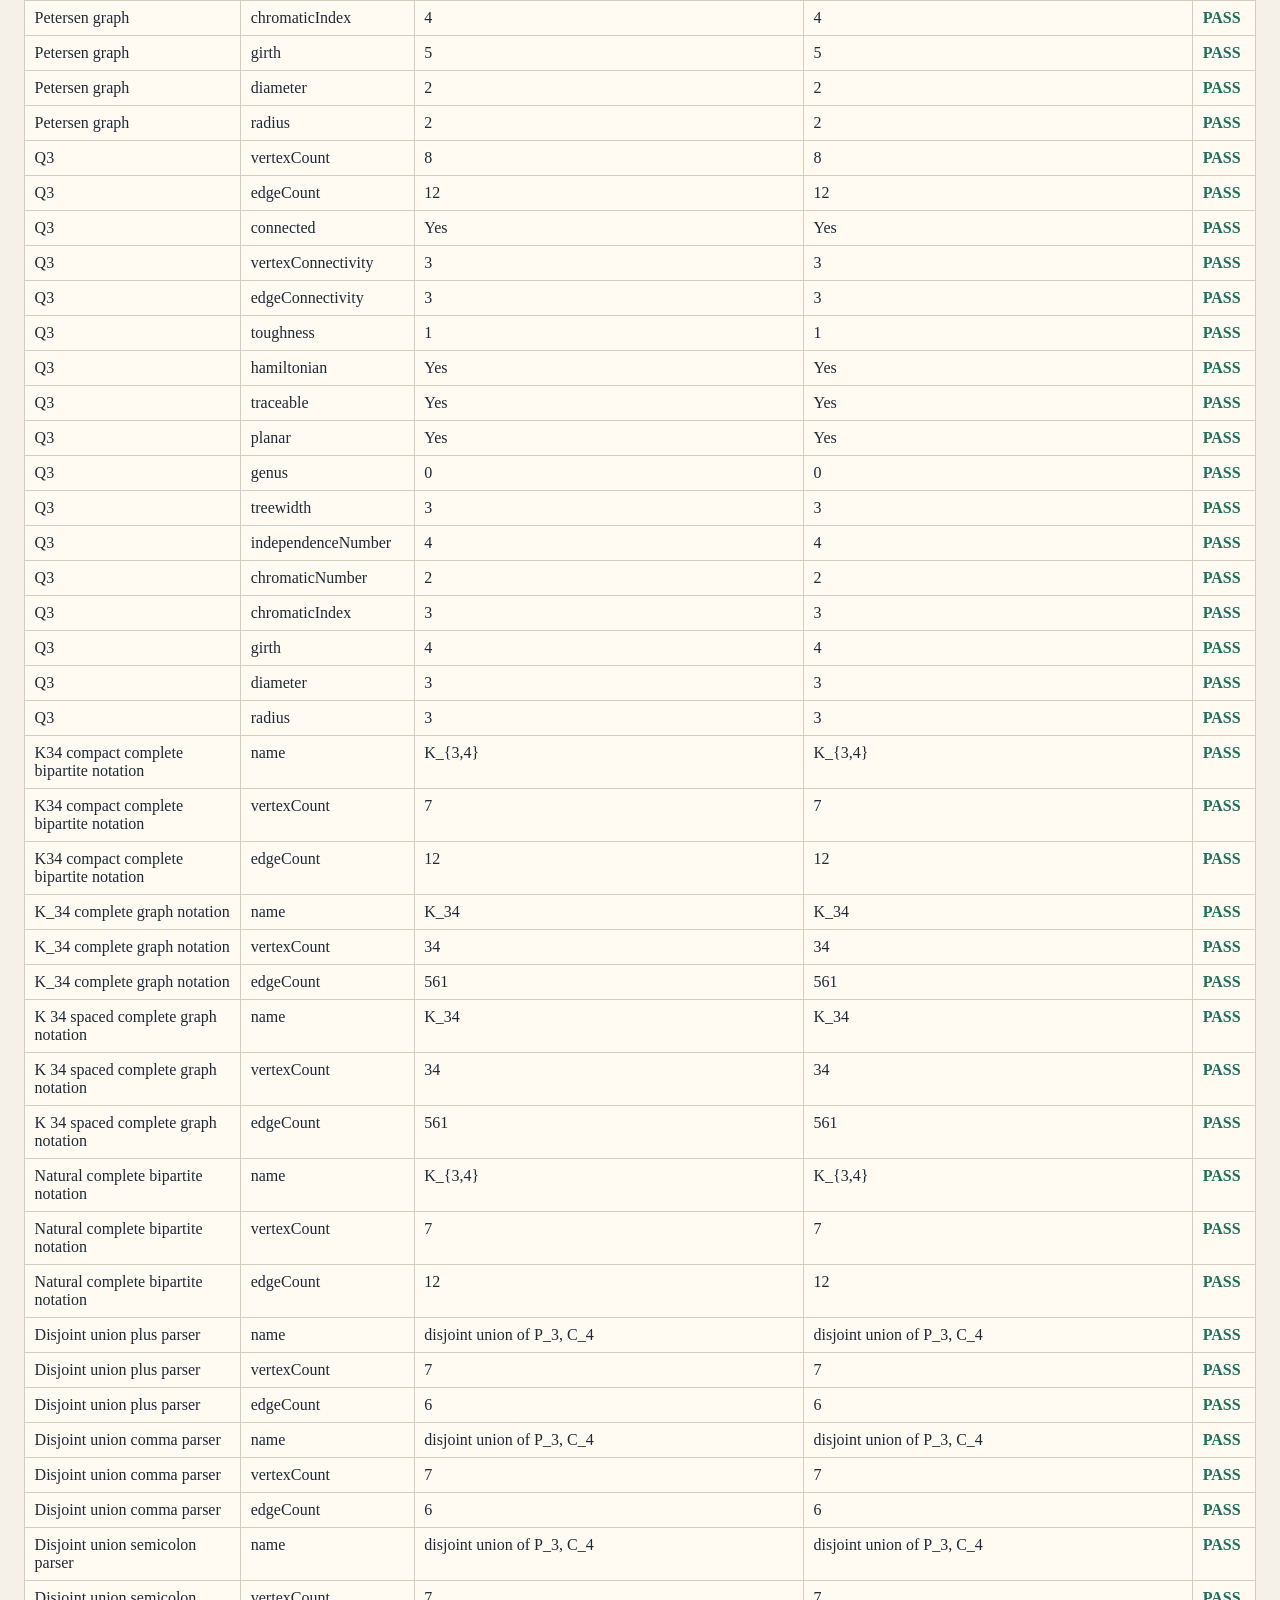
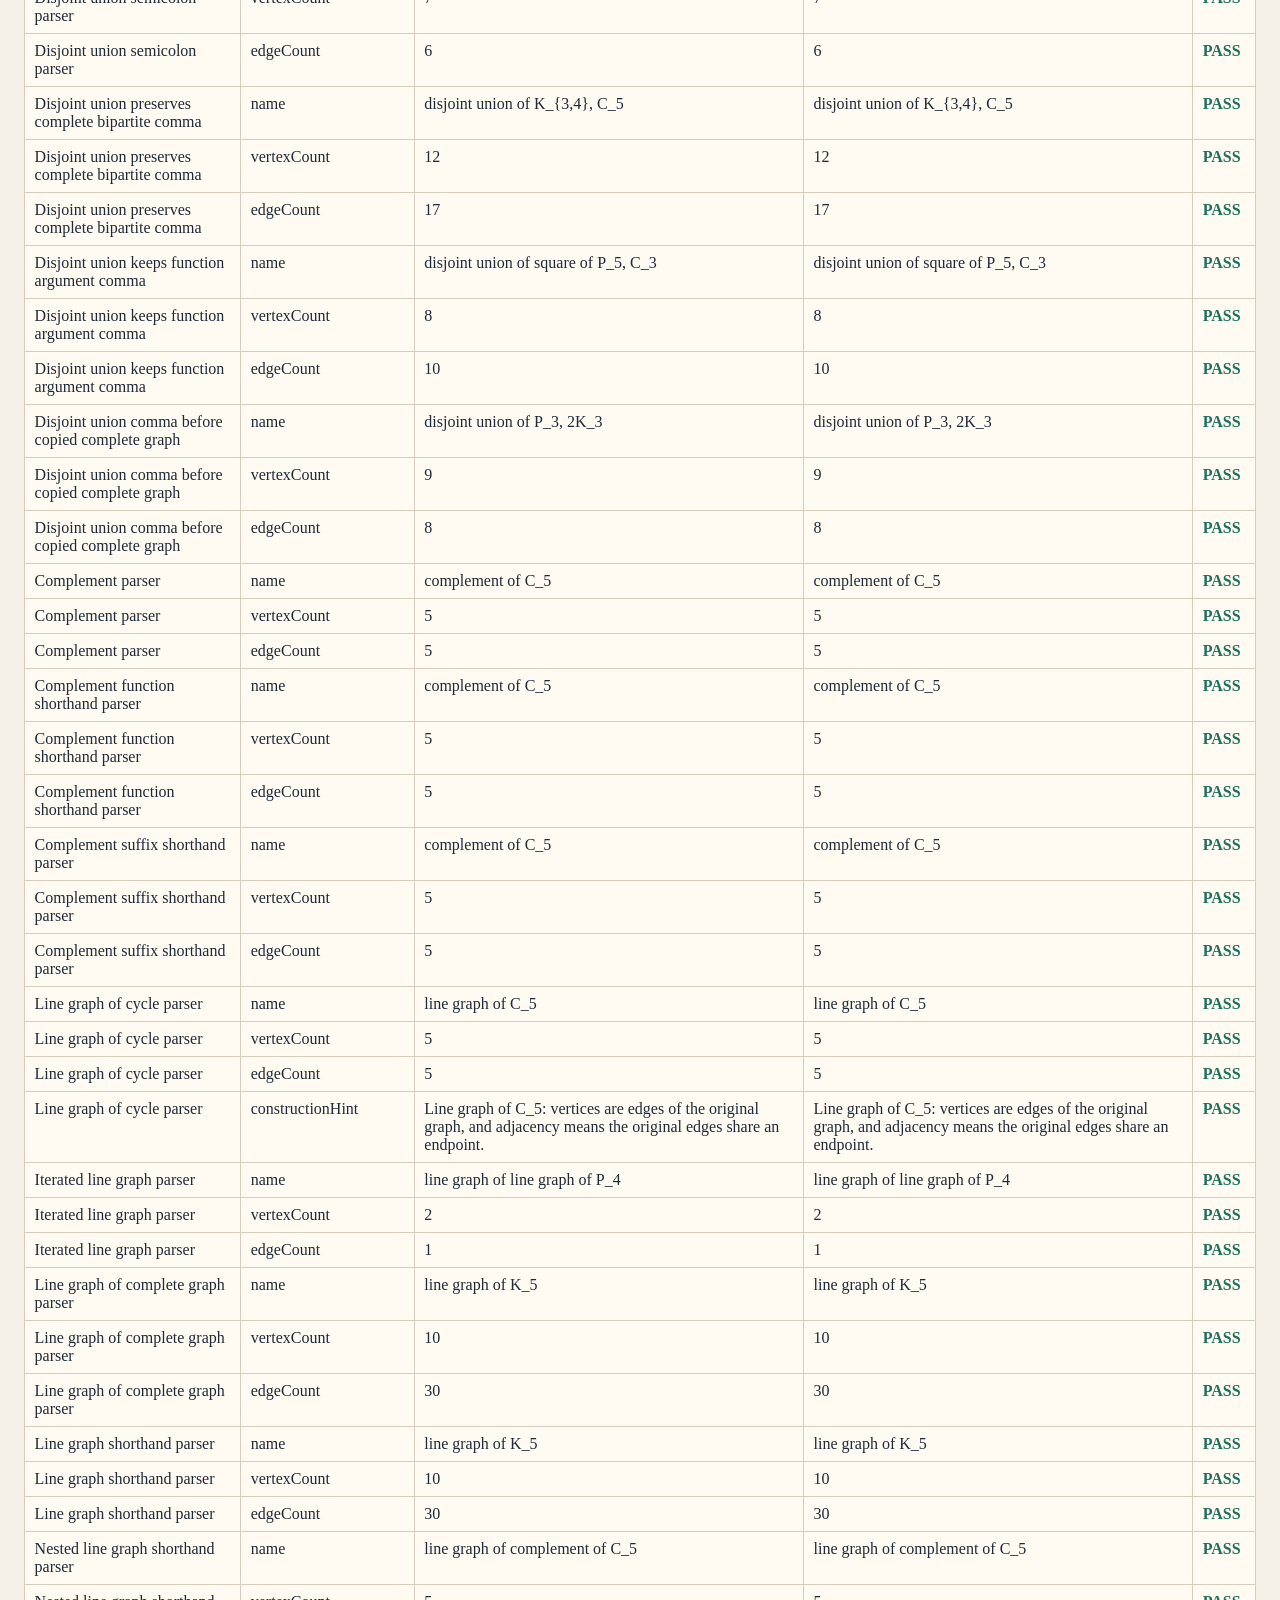
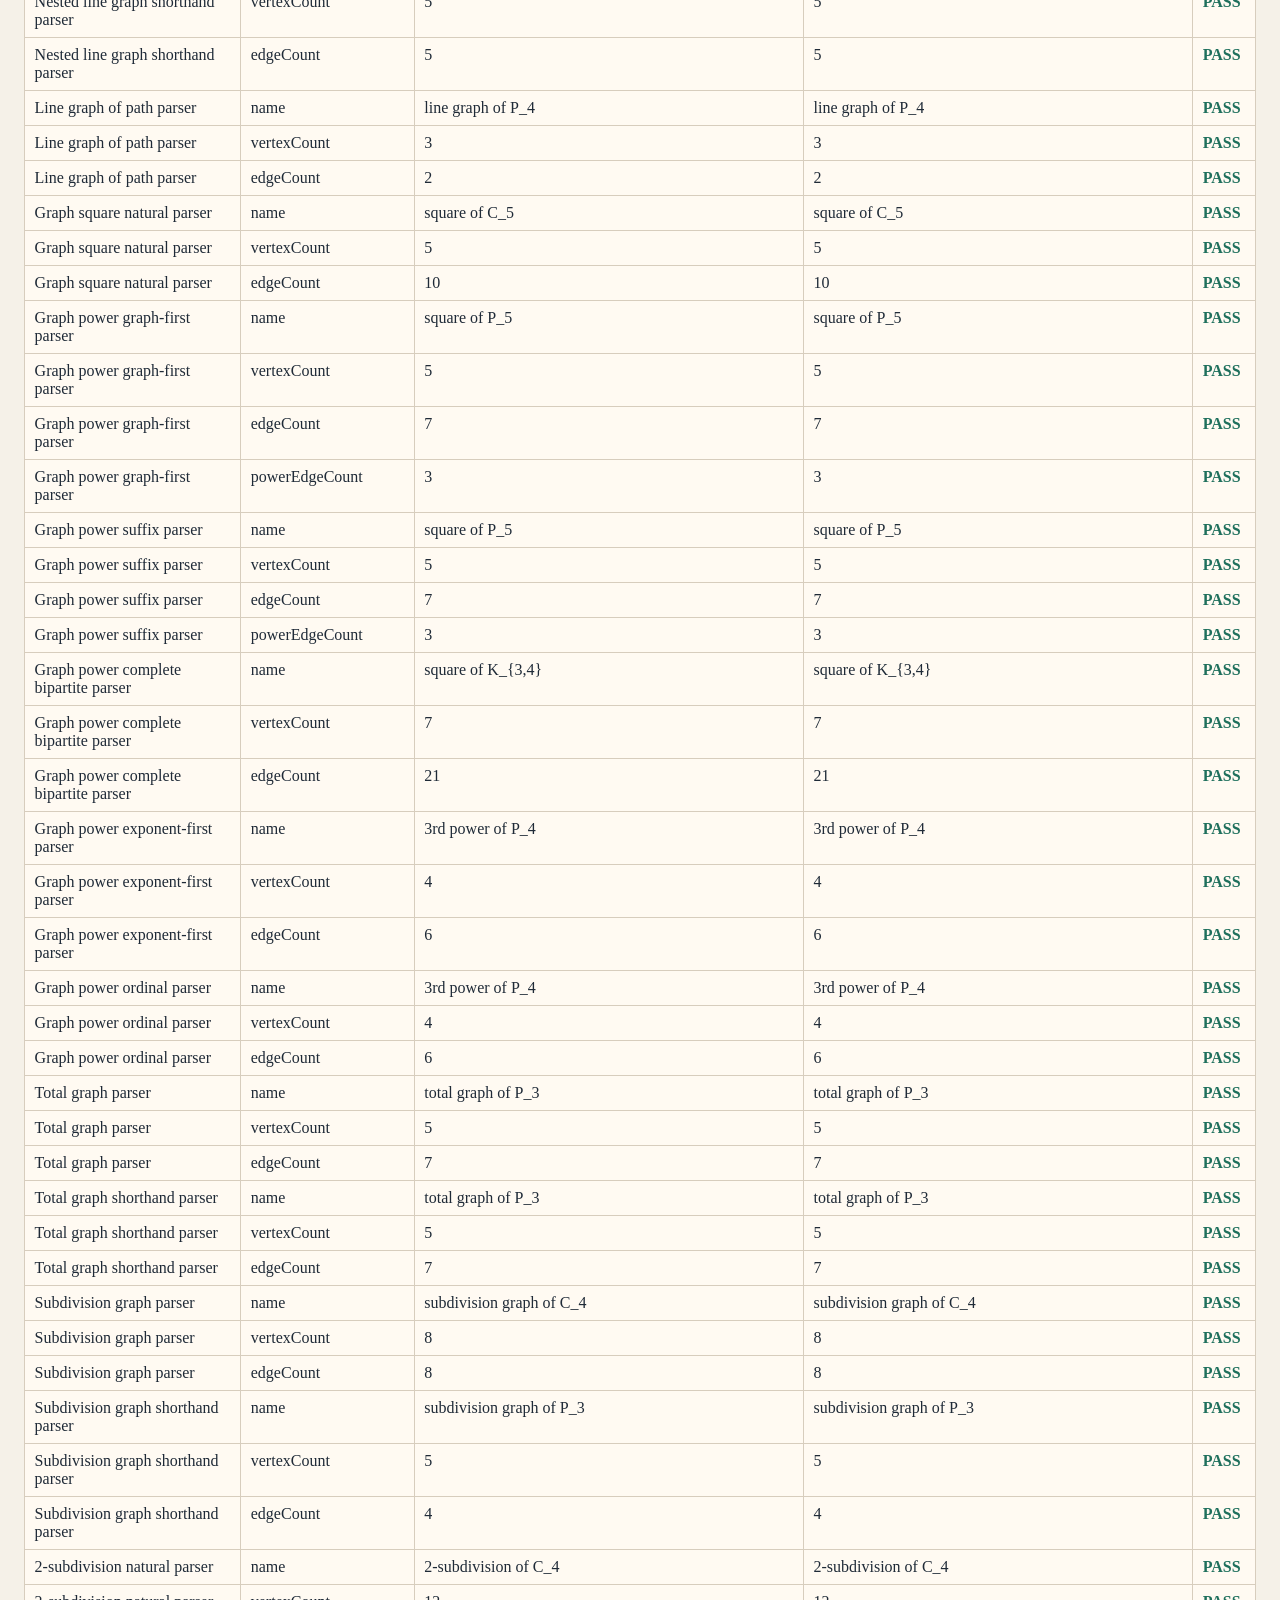
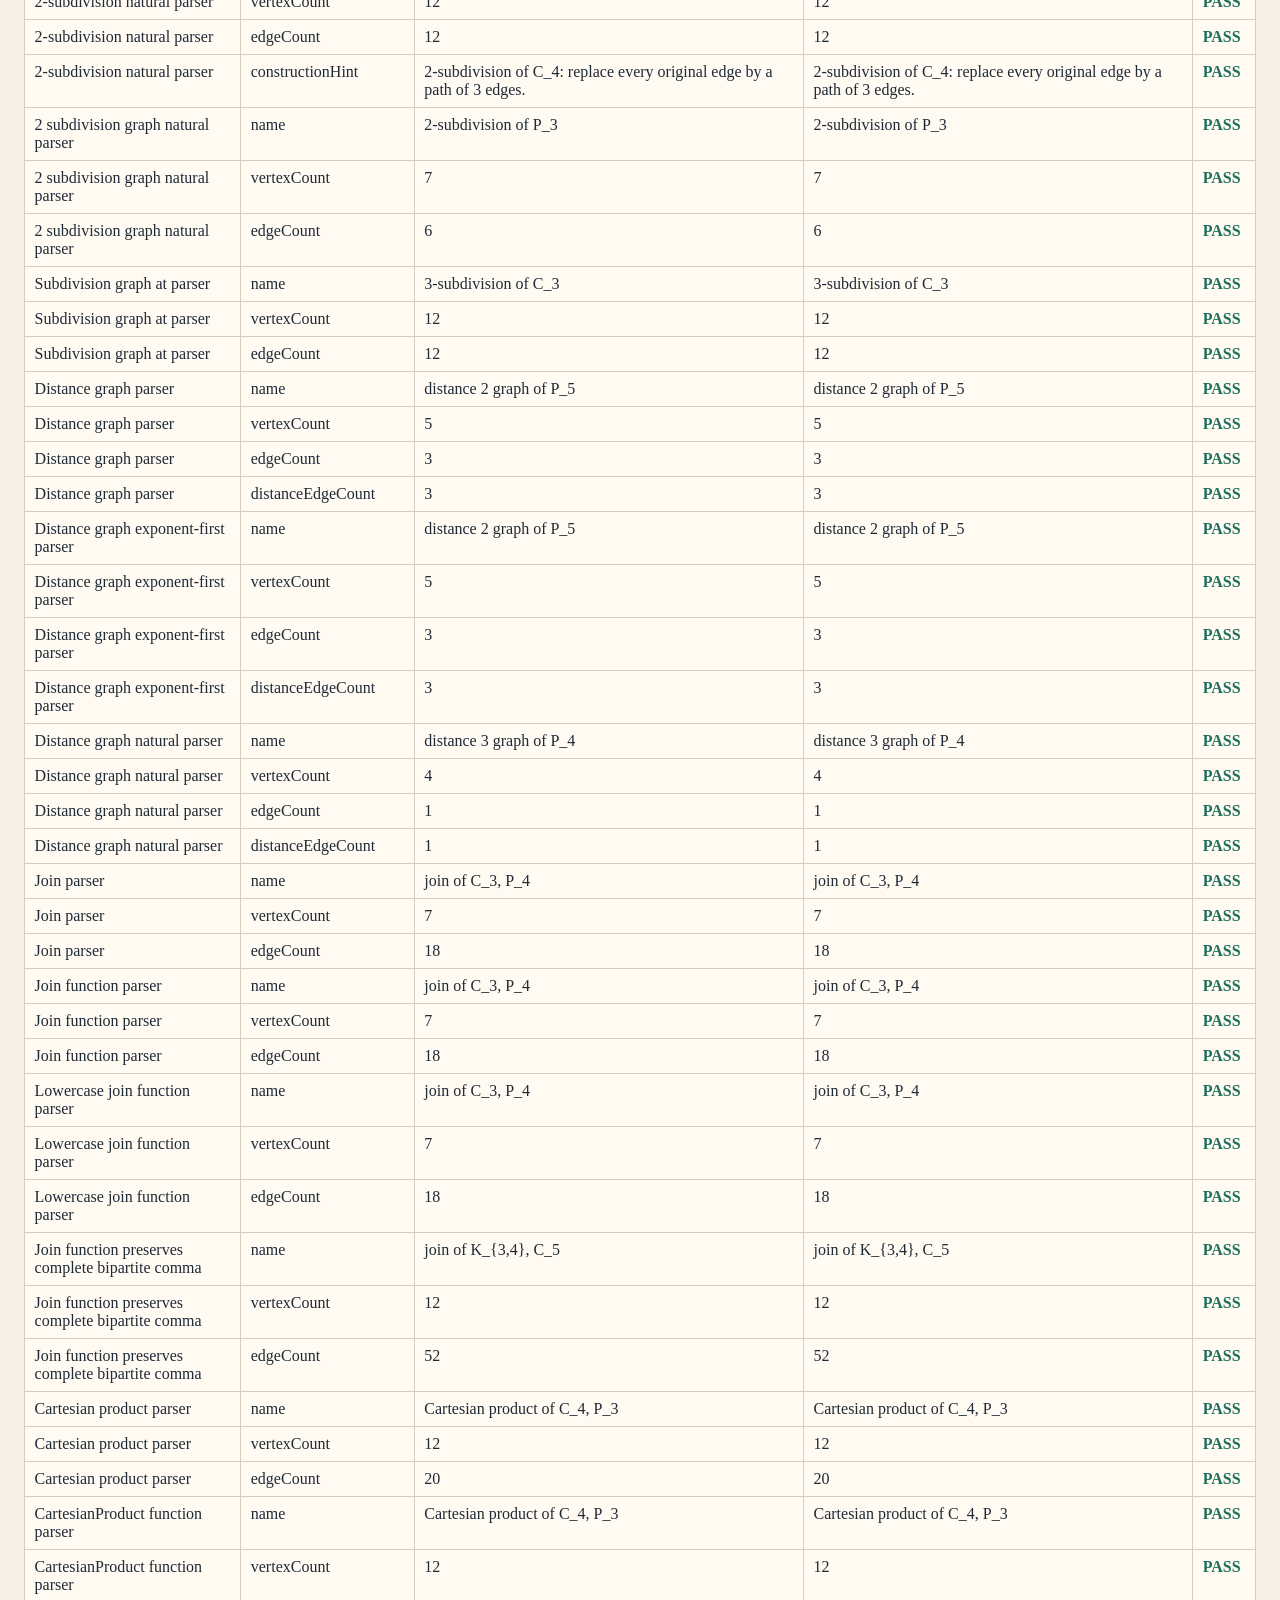
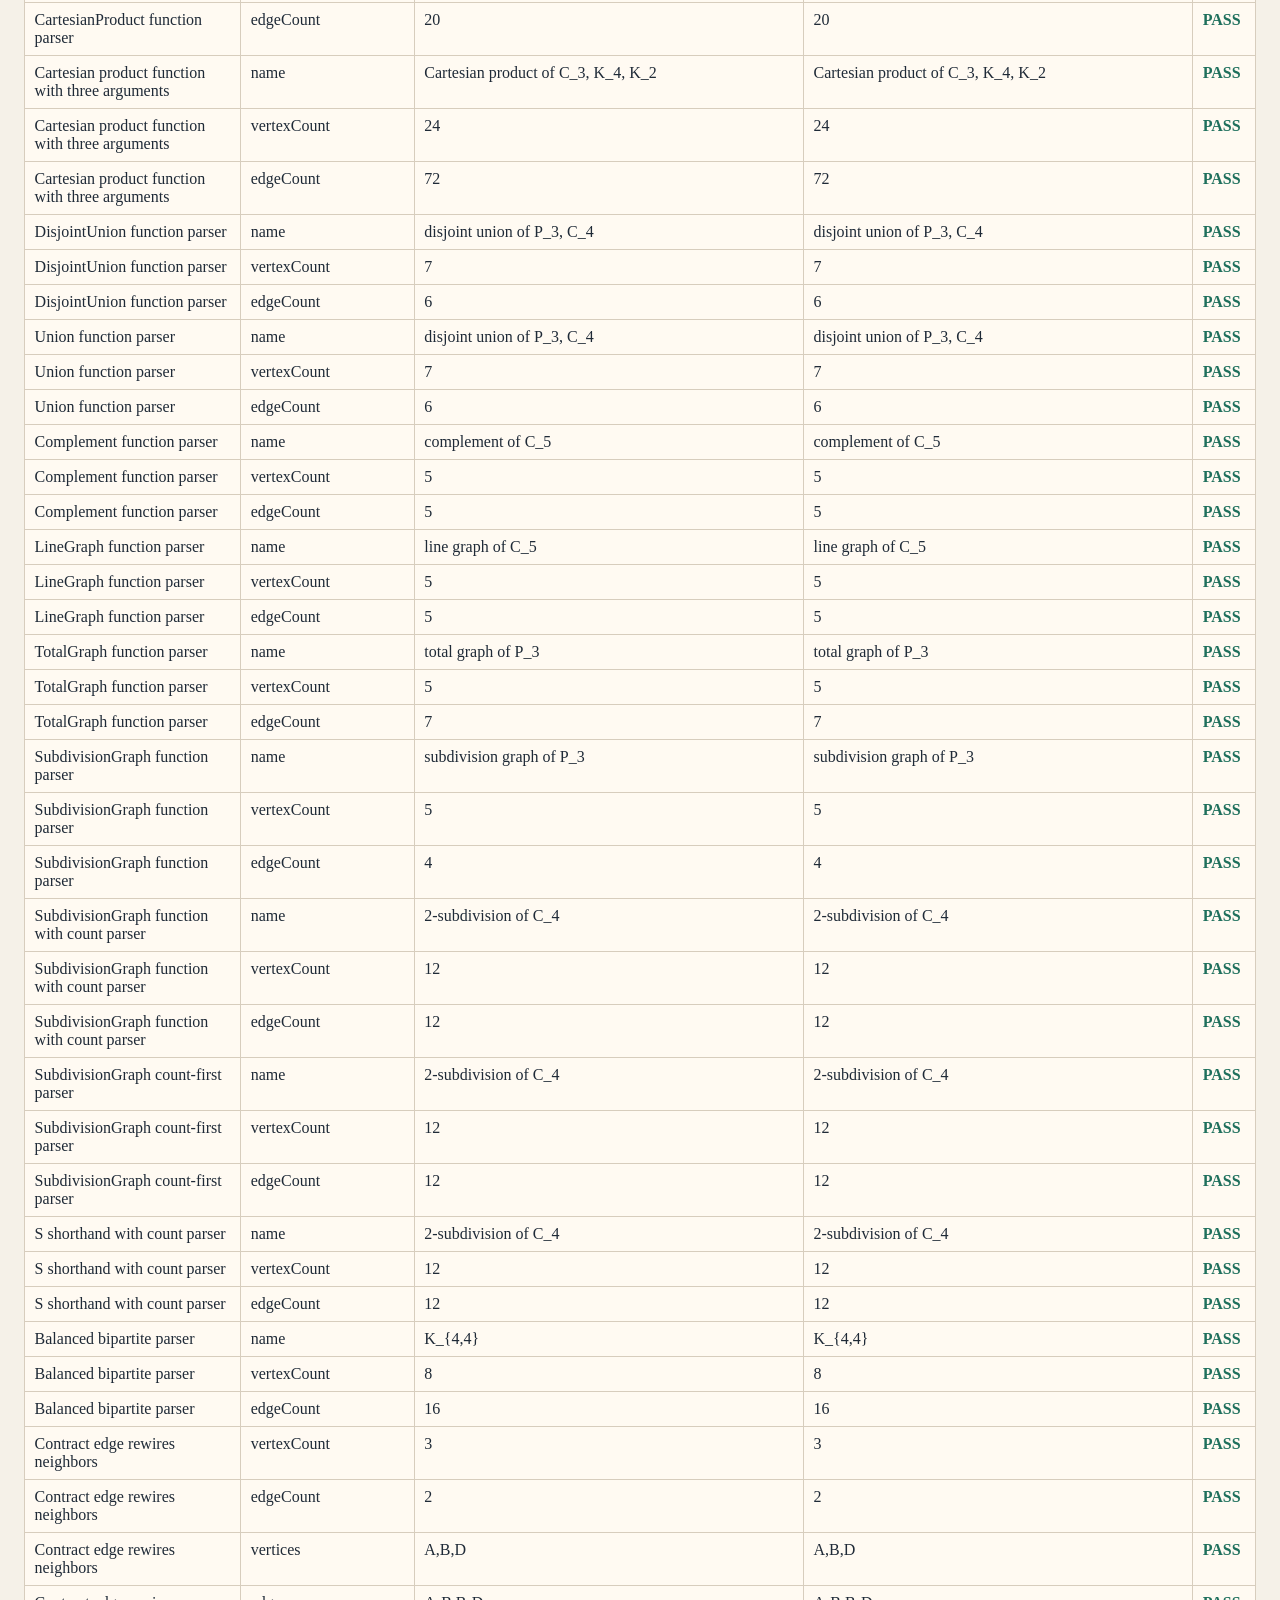
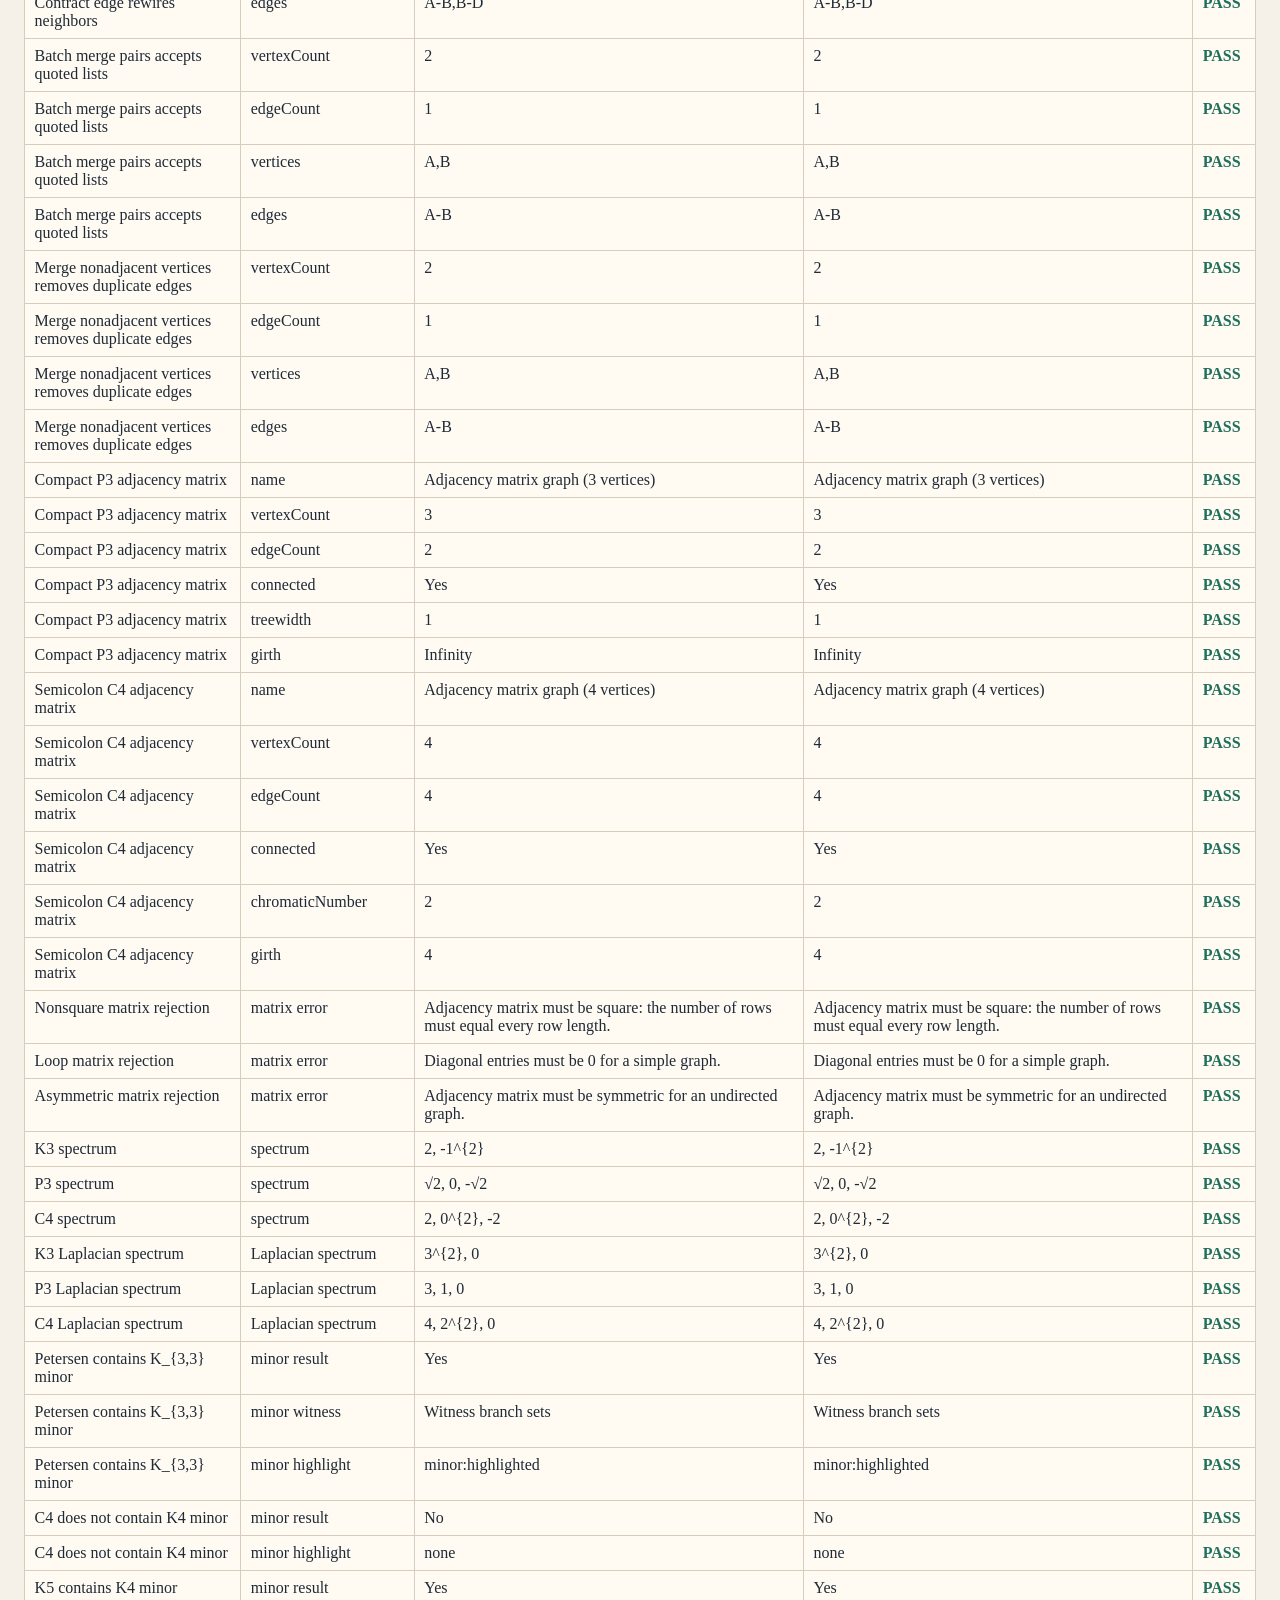
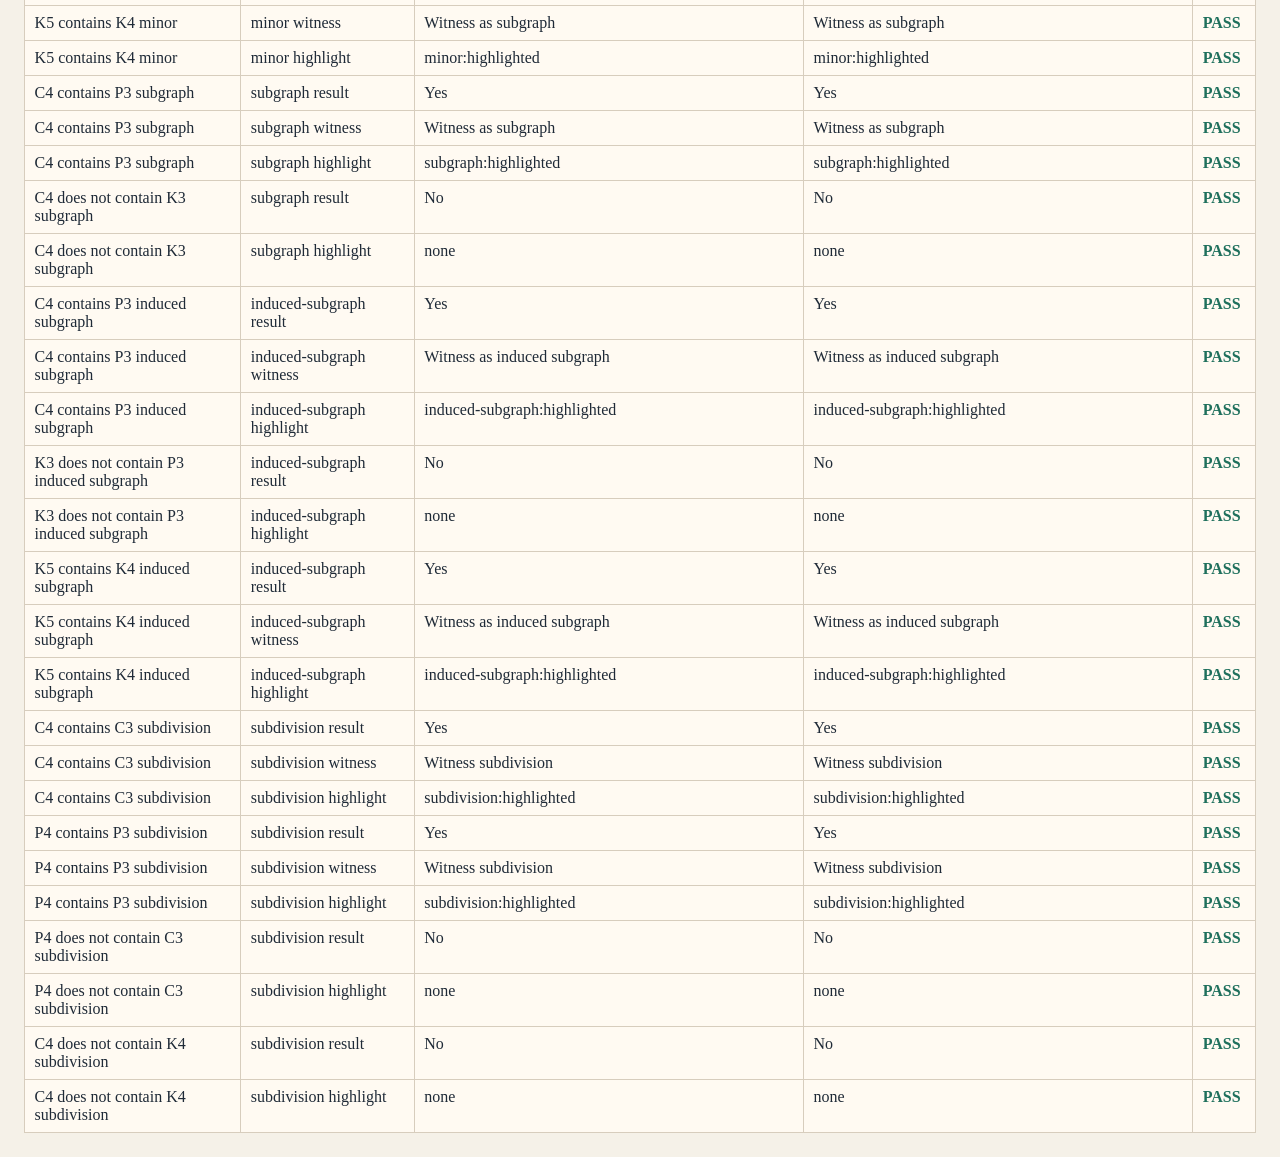
==== commit f4c5e333: "Add Laplacian spectrum computation" ====
--- a/tests/parameter-tests.html
+++ b/tests/parameter-tests.html
@@ -962,6 +962,24 @@
       }
     ];
 
+    const laplacianSpectrumCases = [
+      {
+        name: "K3 Laplacian spectrum",
+        description: "K3",
+        expected: "3^{2}, 0"
+      },
+      {
+        name: "P3 Laplacian spectrum",
+        description: "P3",
+        expected: "3, 1, 0"
+      },
+      {
+        name: "C4 Laplacian spectrum",
+        description: "C4",
+        expected: "4, 2^{2}, 0"
+      }
+    ];
+
     const frame = document.getElementById("appFrame");
     const summary = document.getElementById("summary");
     const results = document.getElementById("results");
@@ -1108,6 +1126,14 @@
         }
       }
 
+      for (const testCase of laplacianSpectrumCases) {
+        const actual = api.laplacianSpectrum(testCase.description);
+        total += 1;
+        if (addRow(testCase.name, "Laplacian spectrum", testCase.expected, actual)) {
+          passed += 1;
+        }
+      }
+
       for (const testCase of minorCases) {
         const result = api.findMinor(testCase.host, testCase.target);
         total += 1;
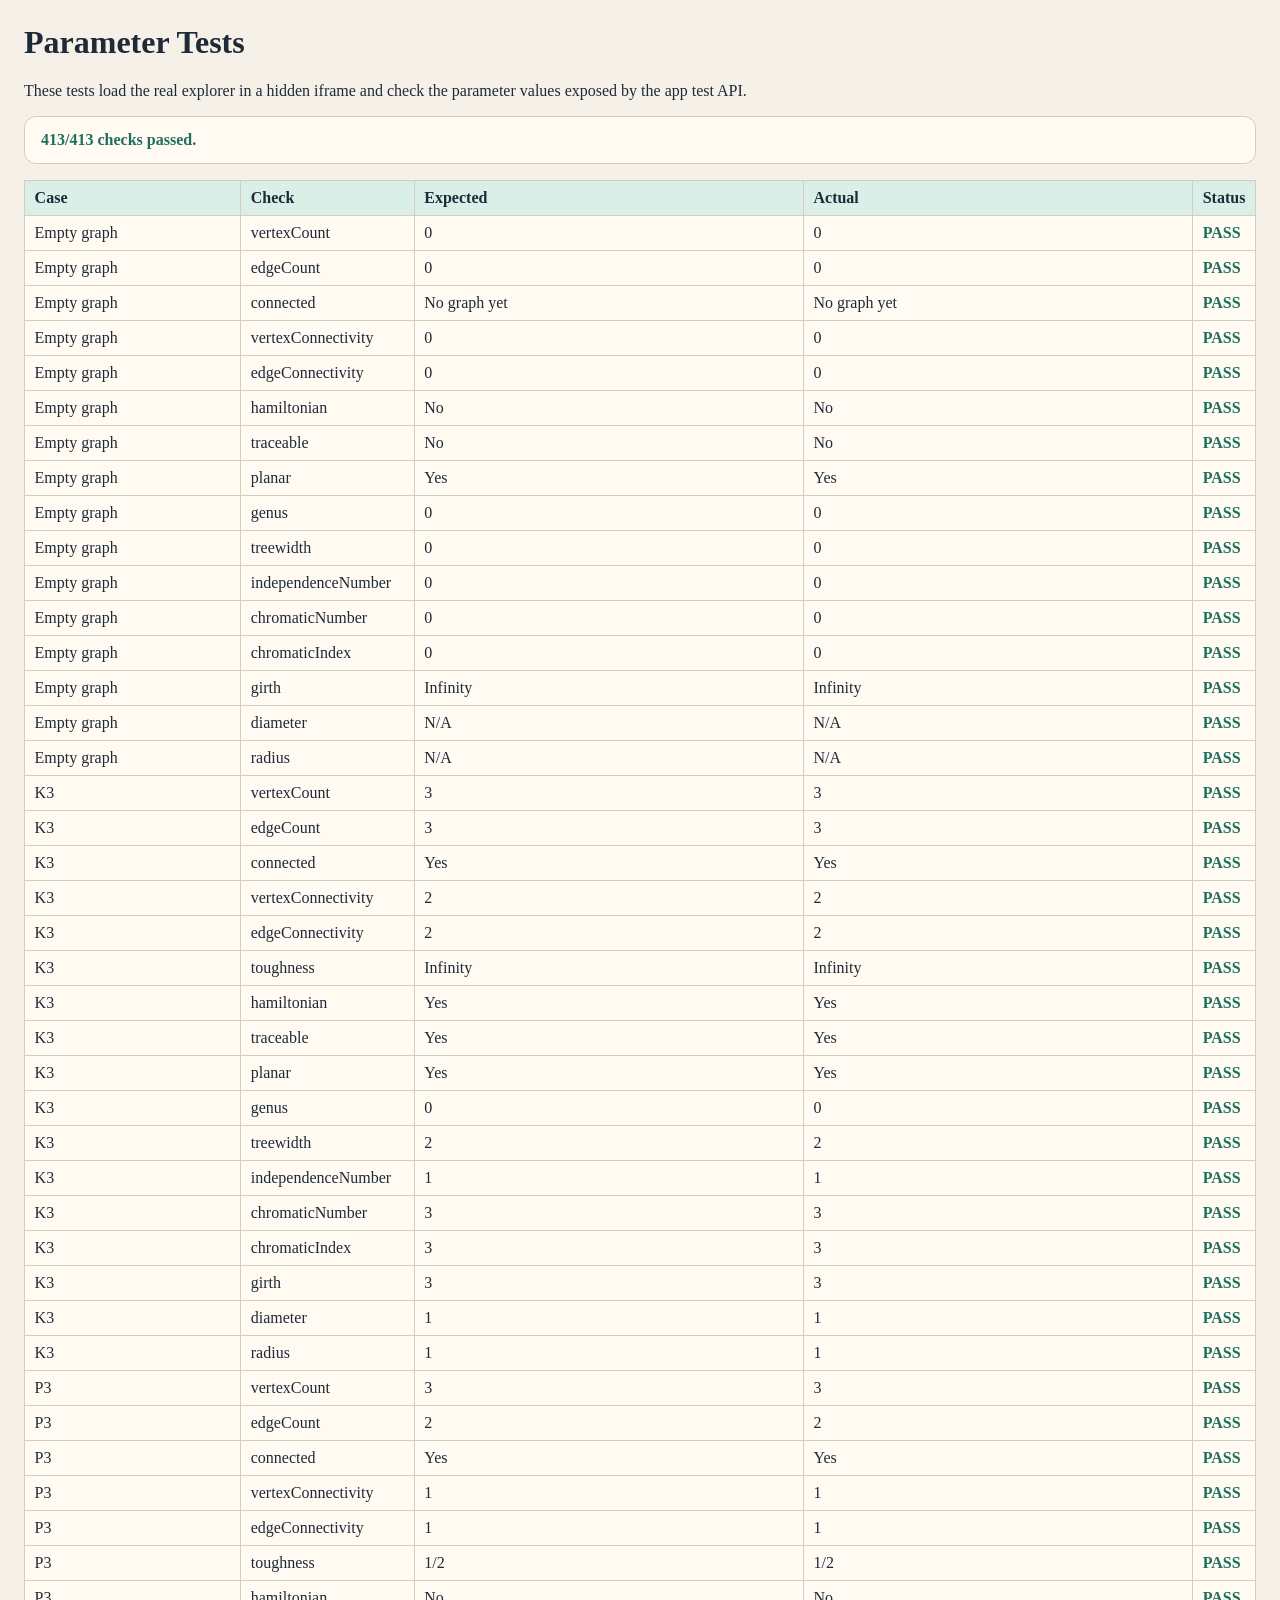
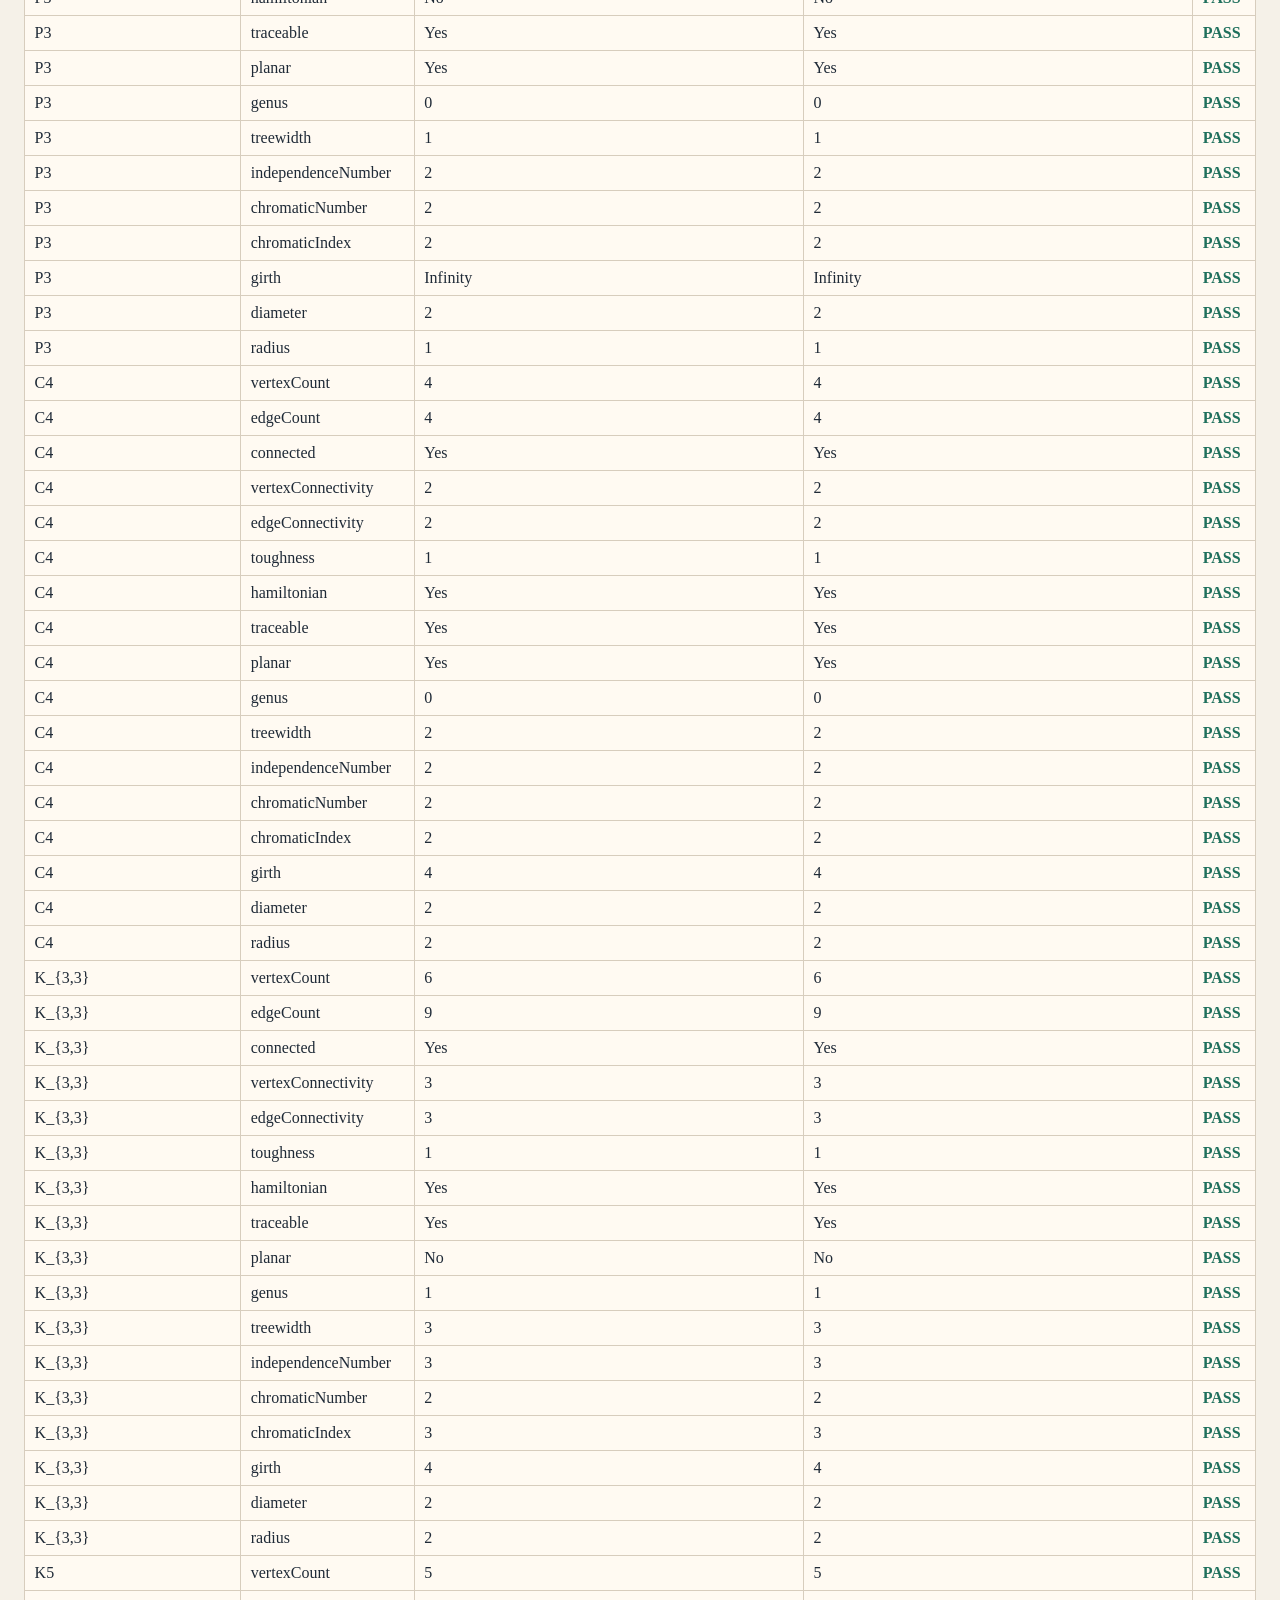
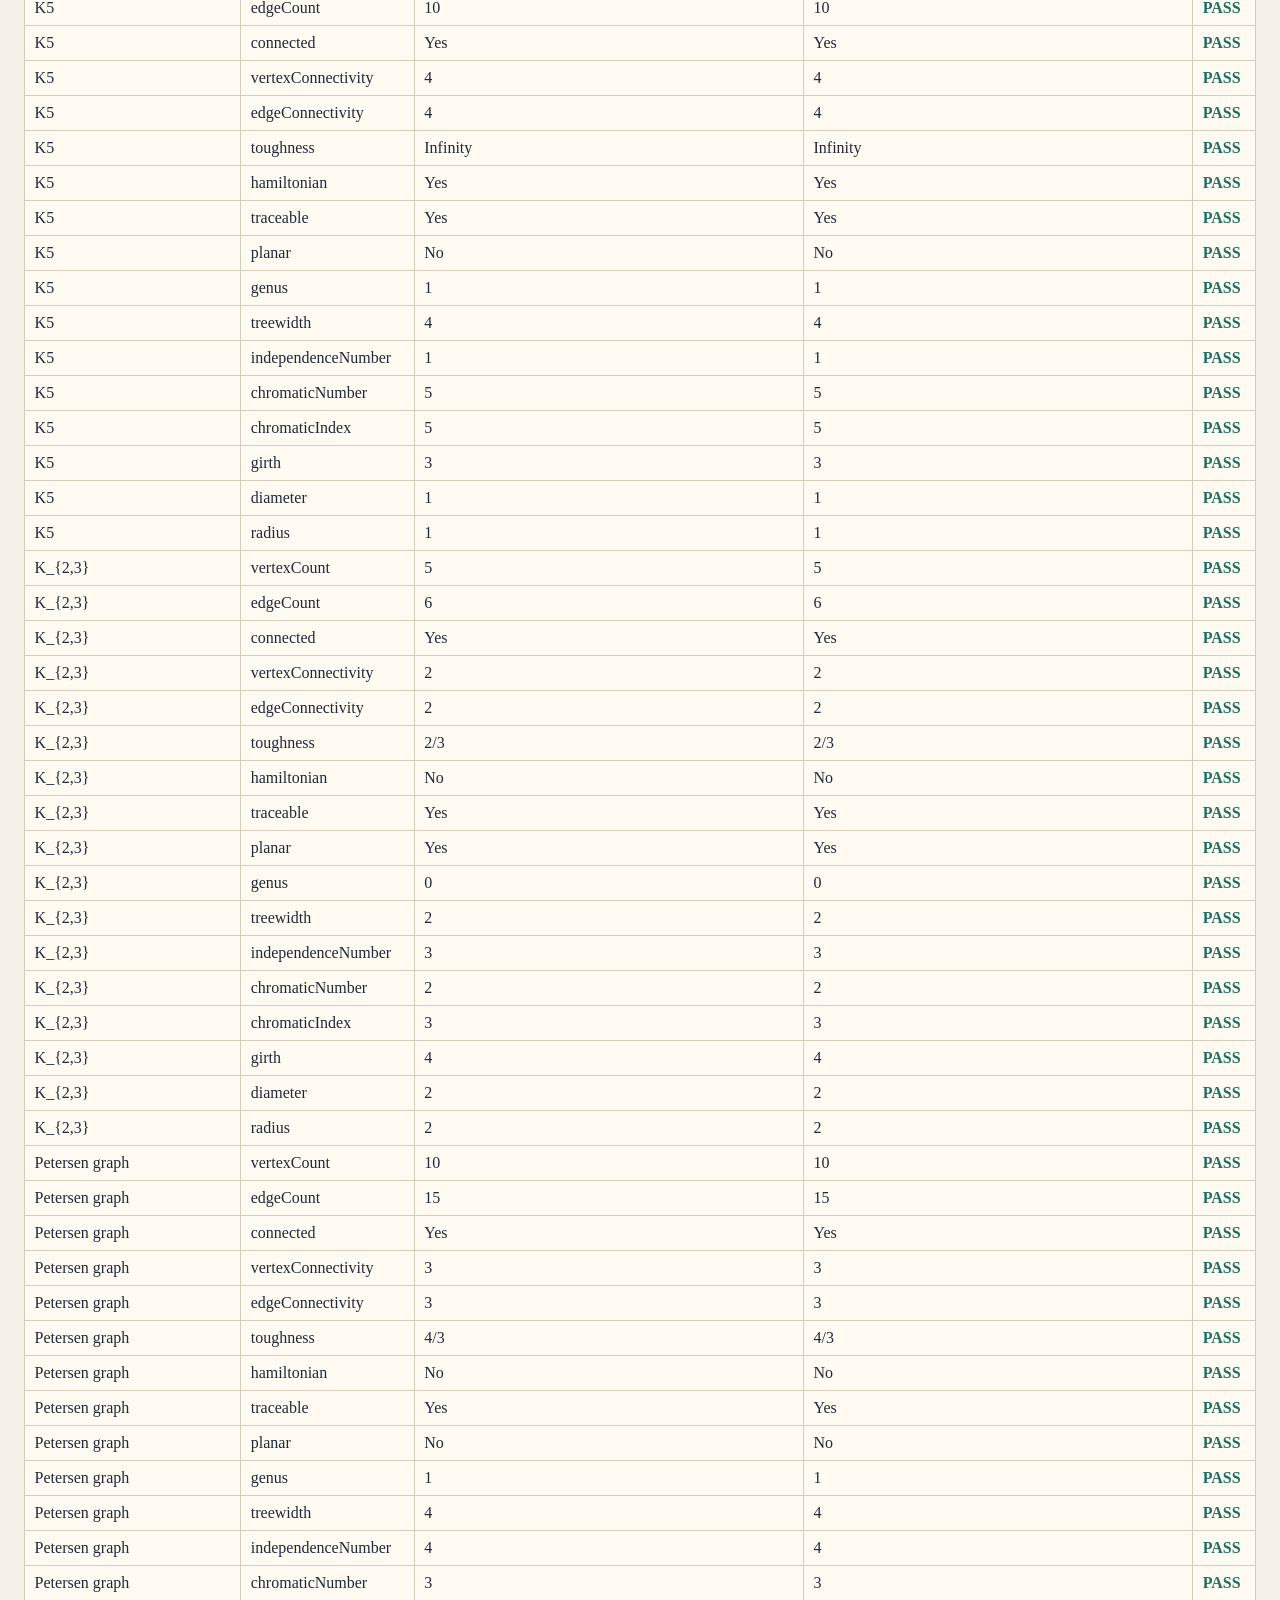
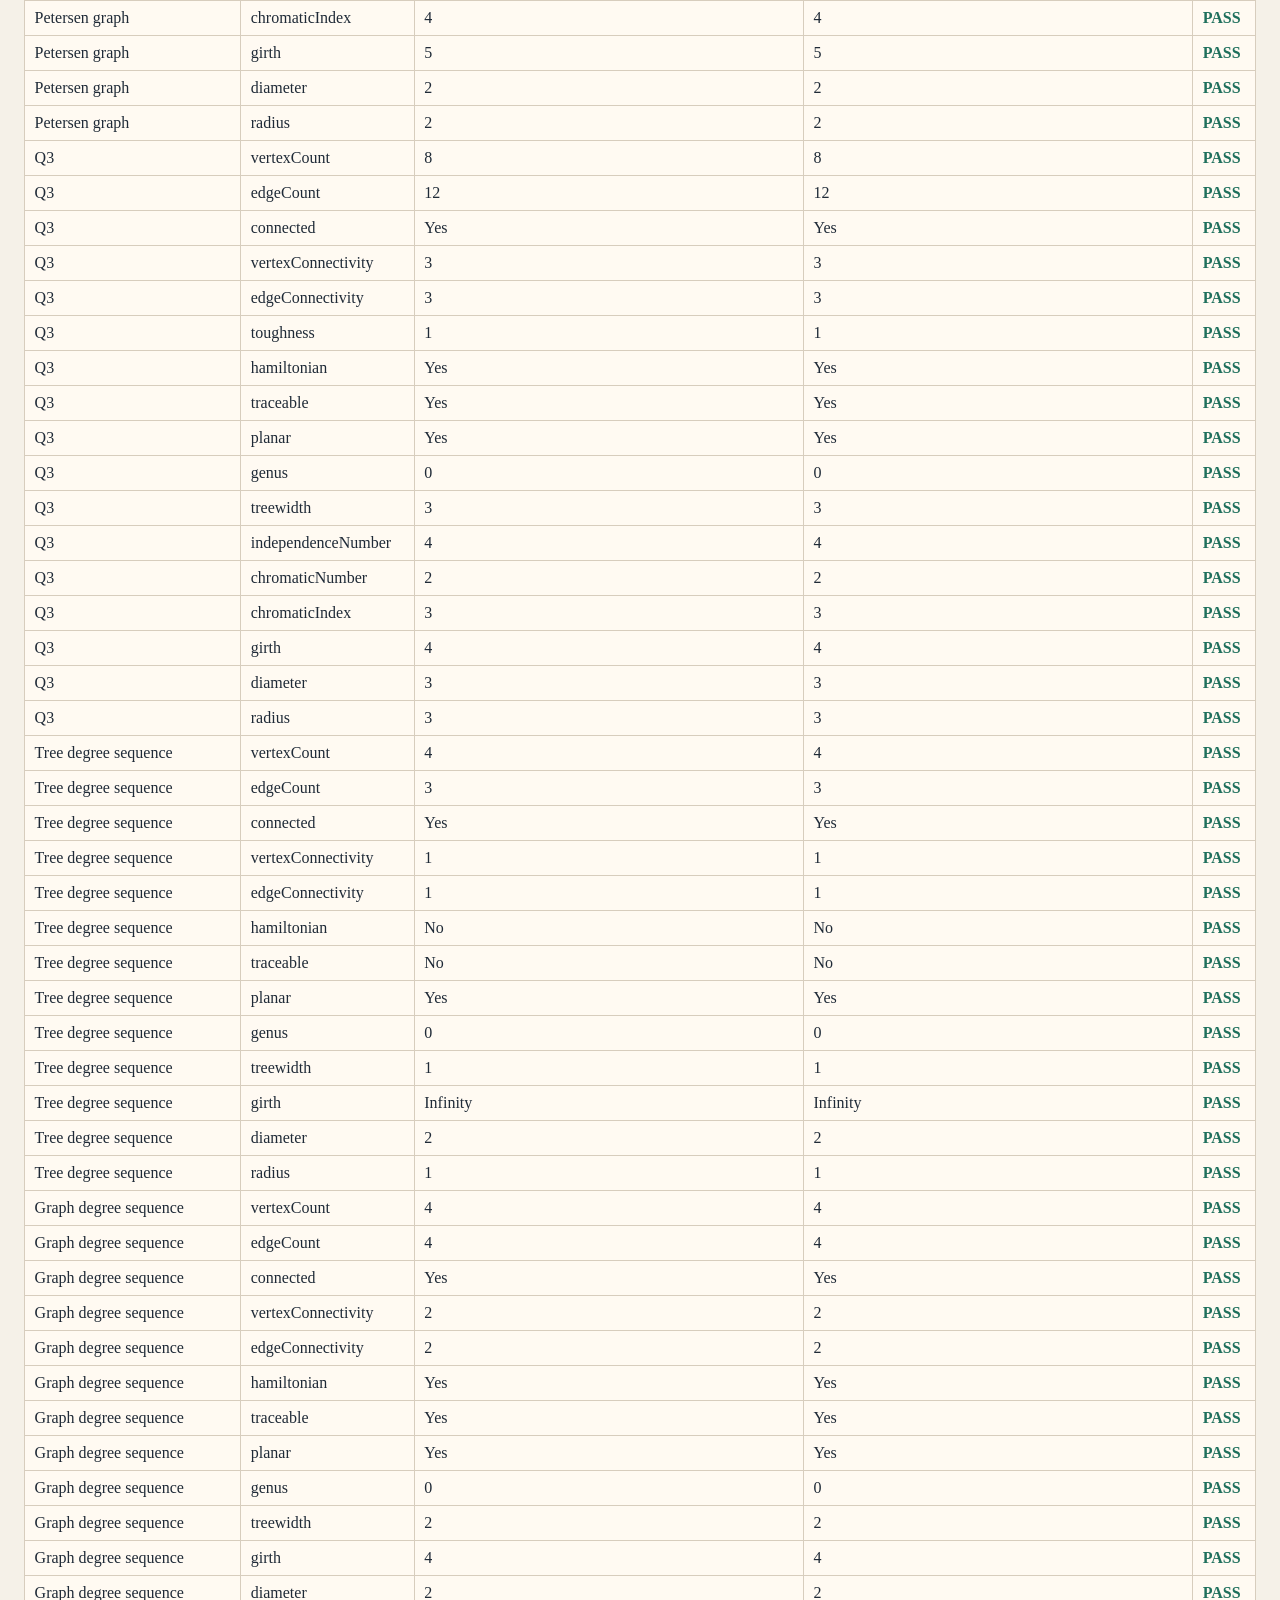
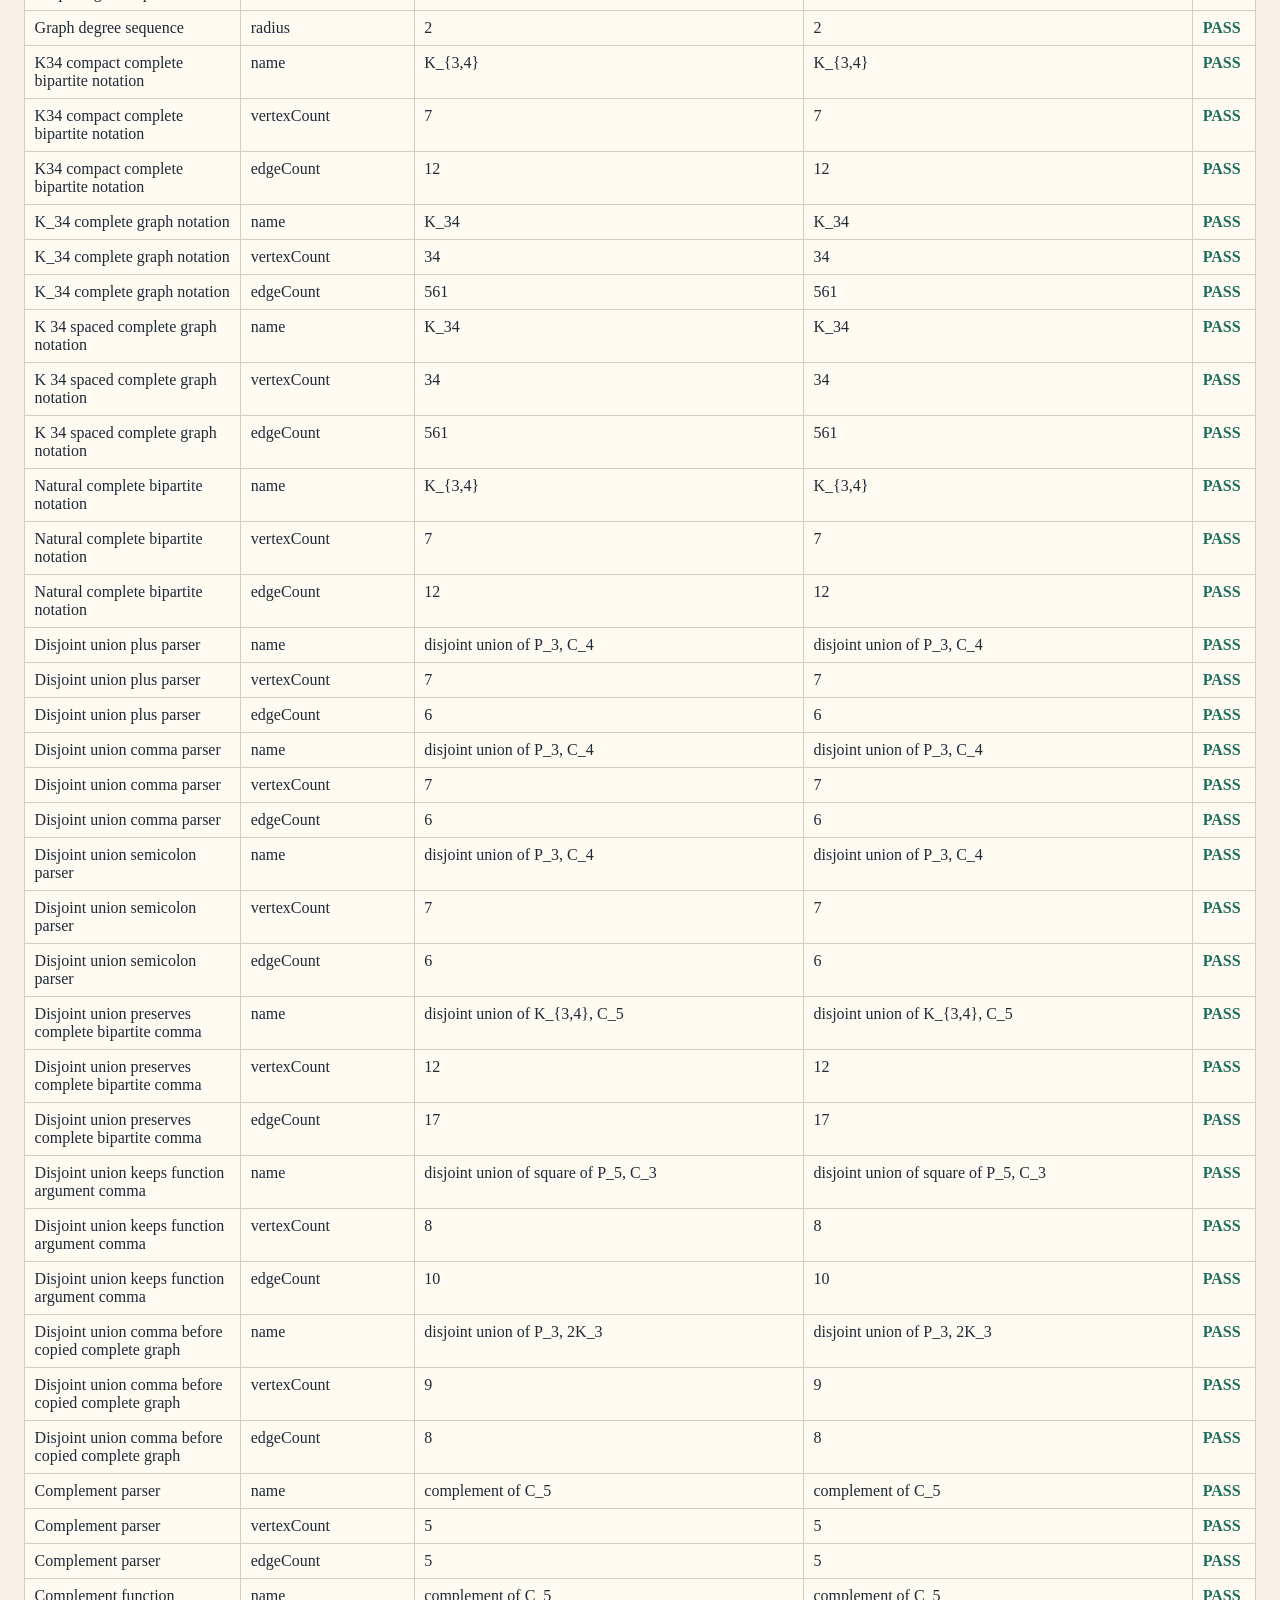
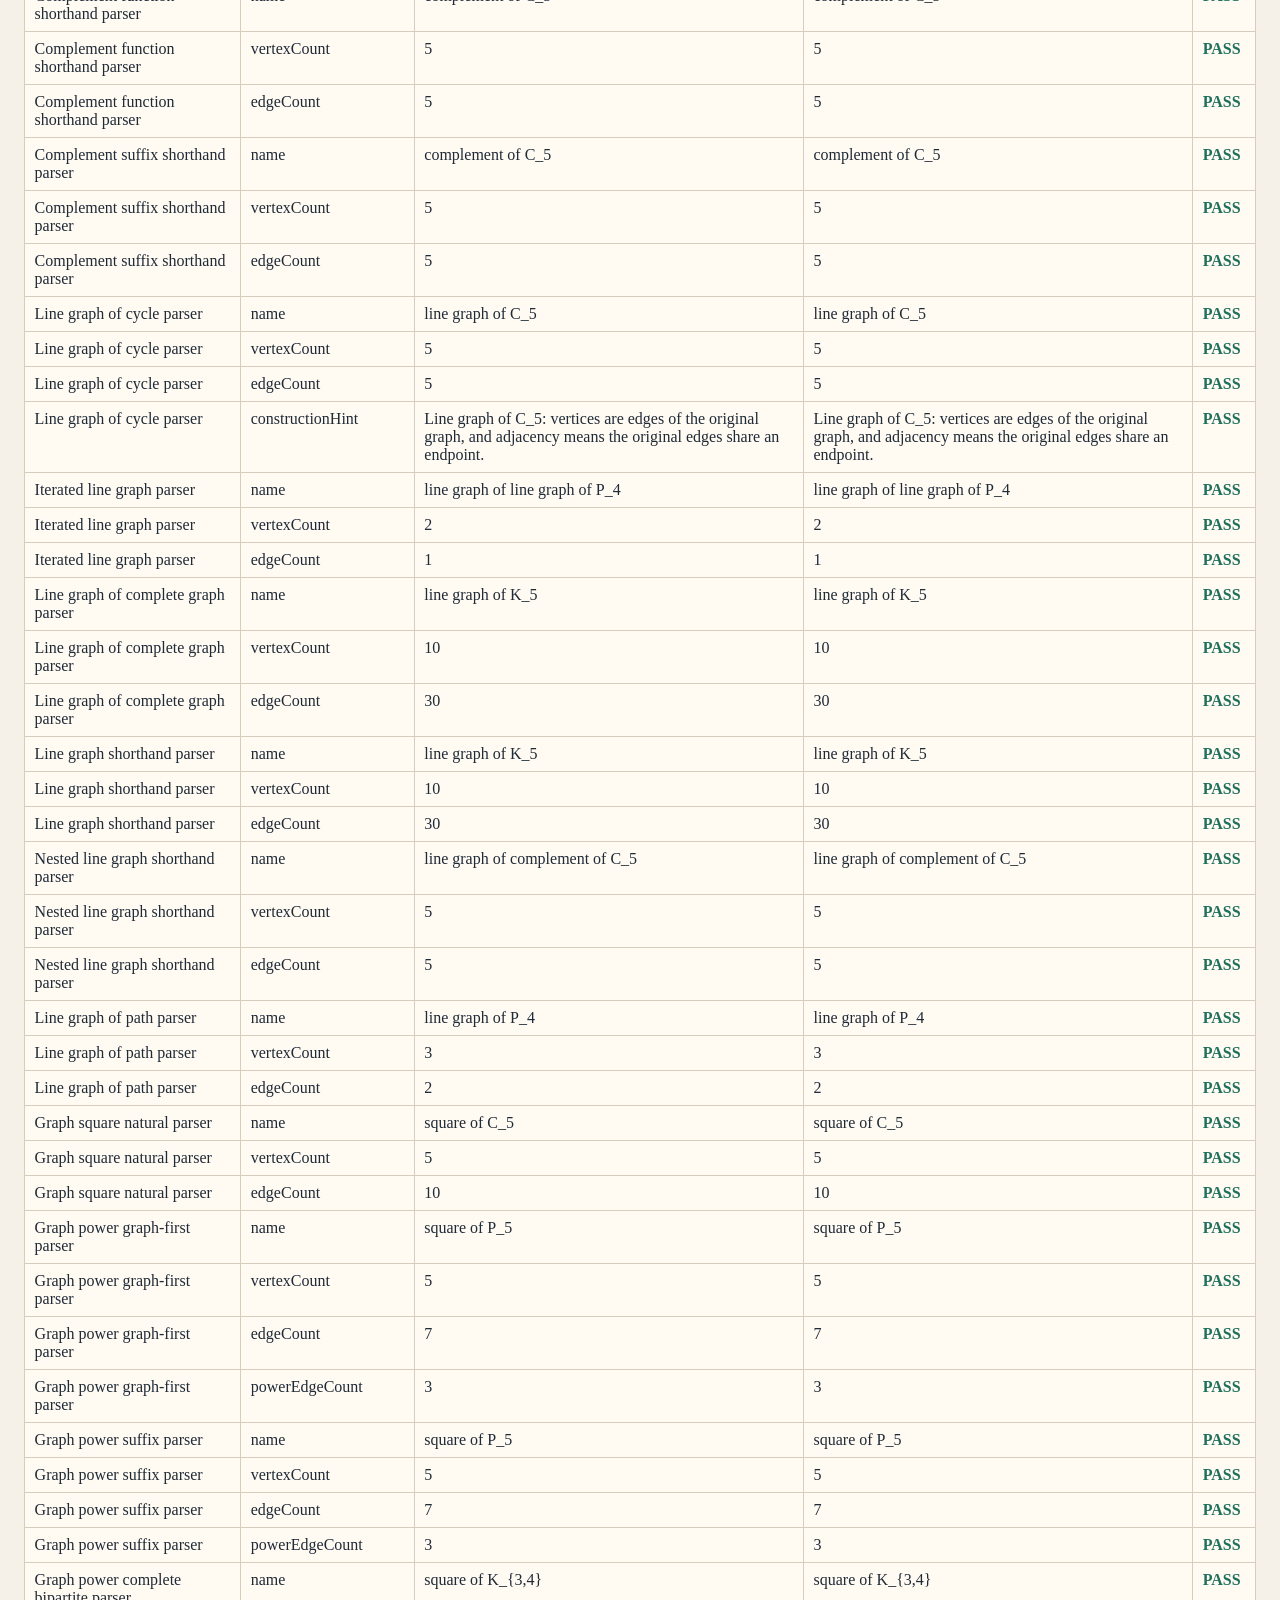
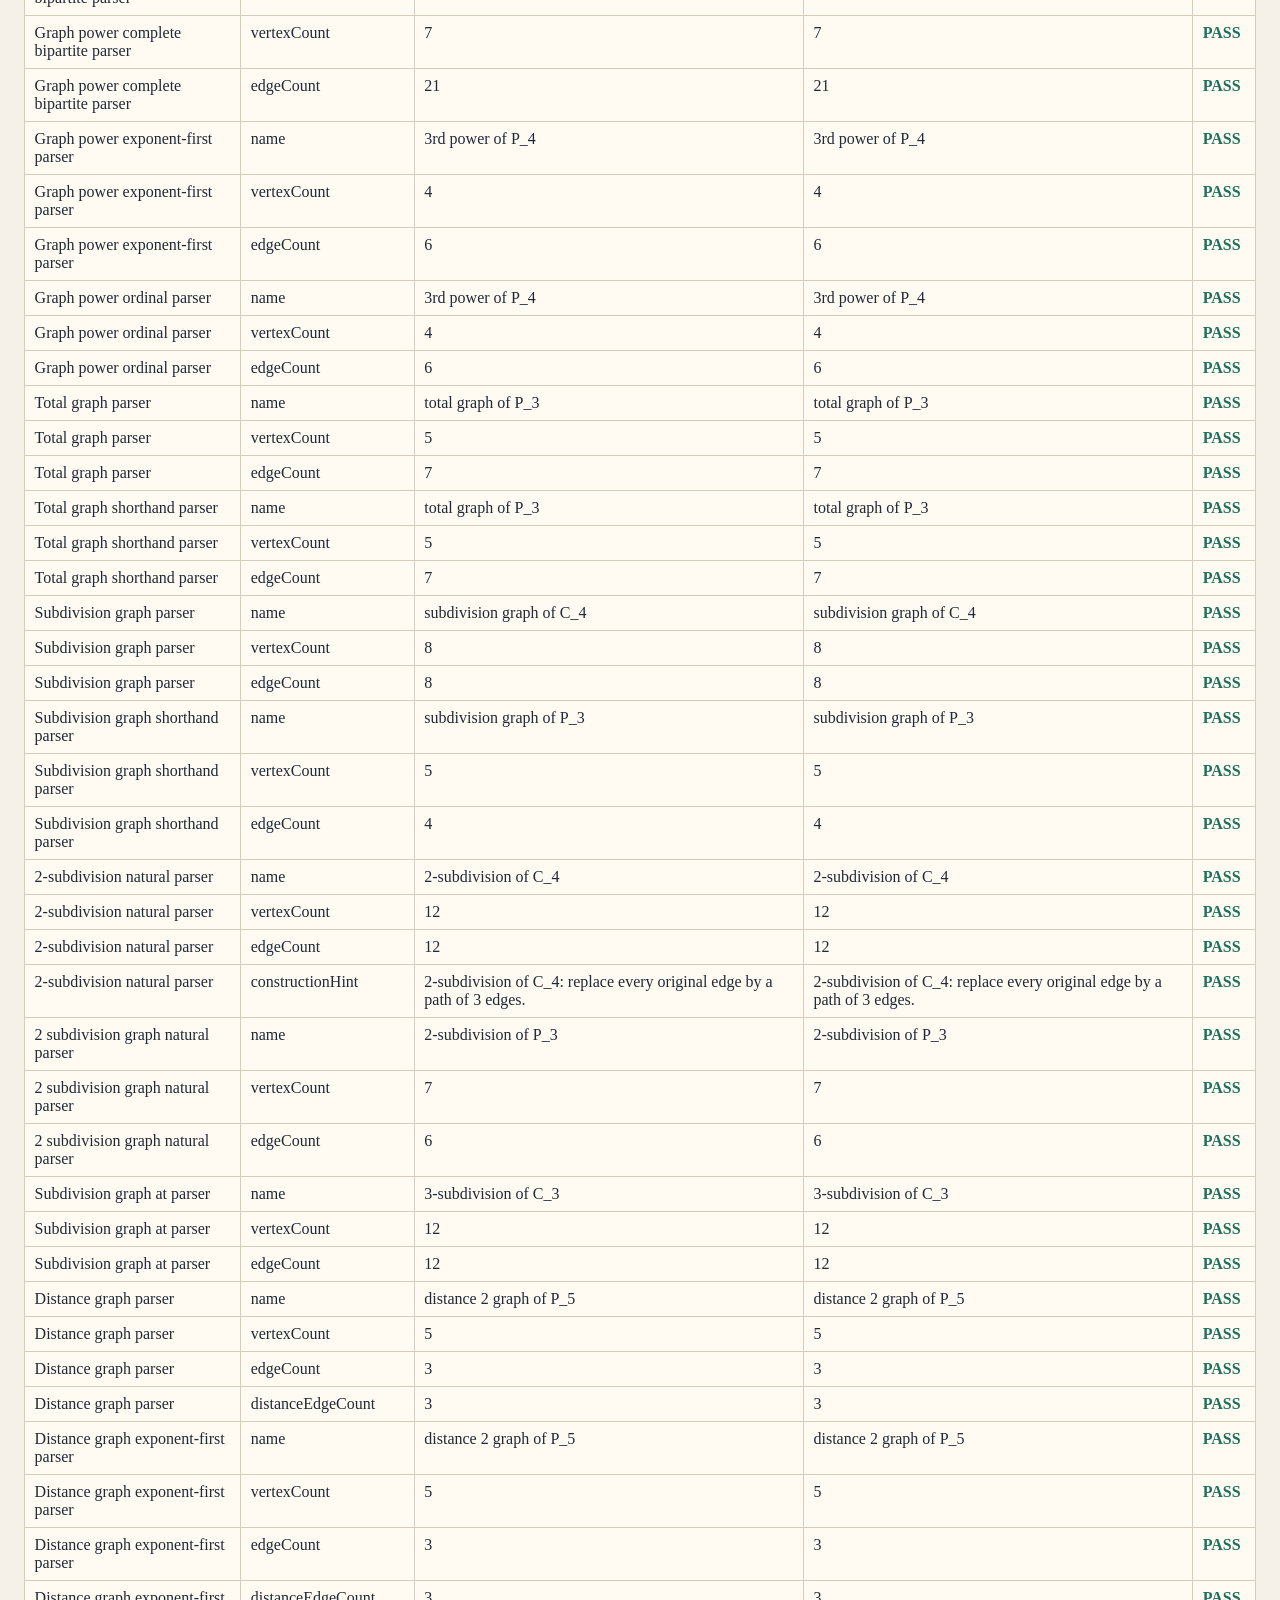
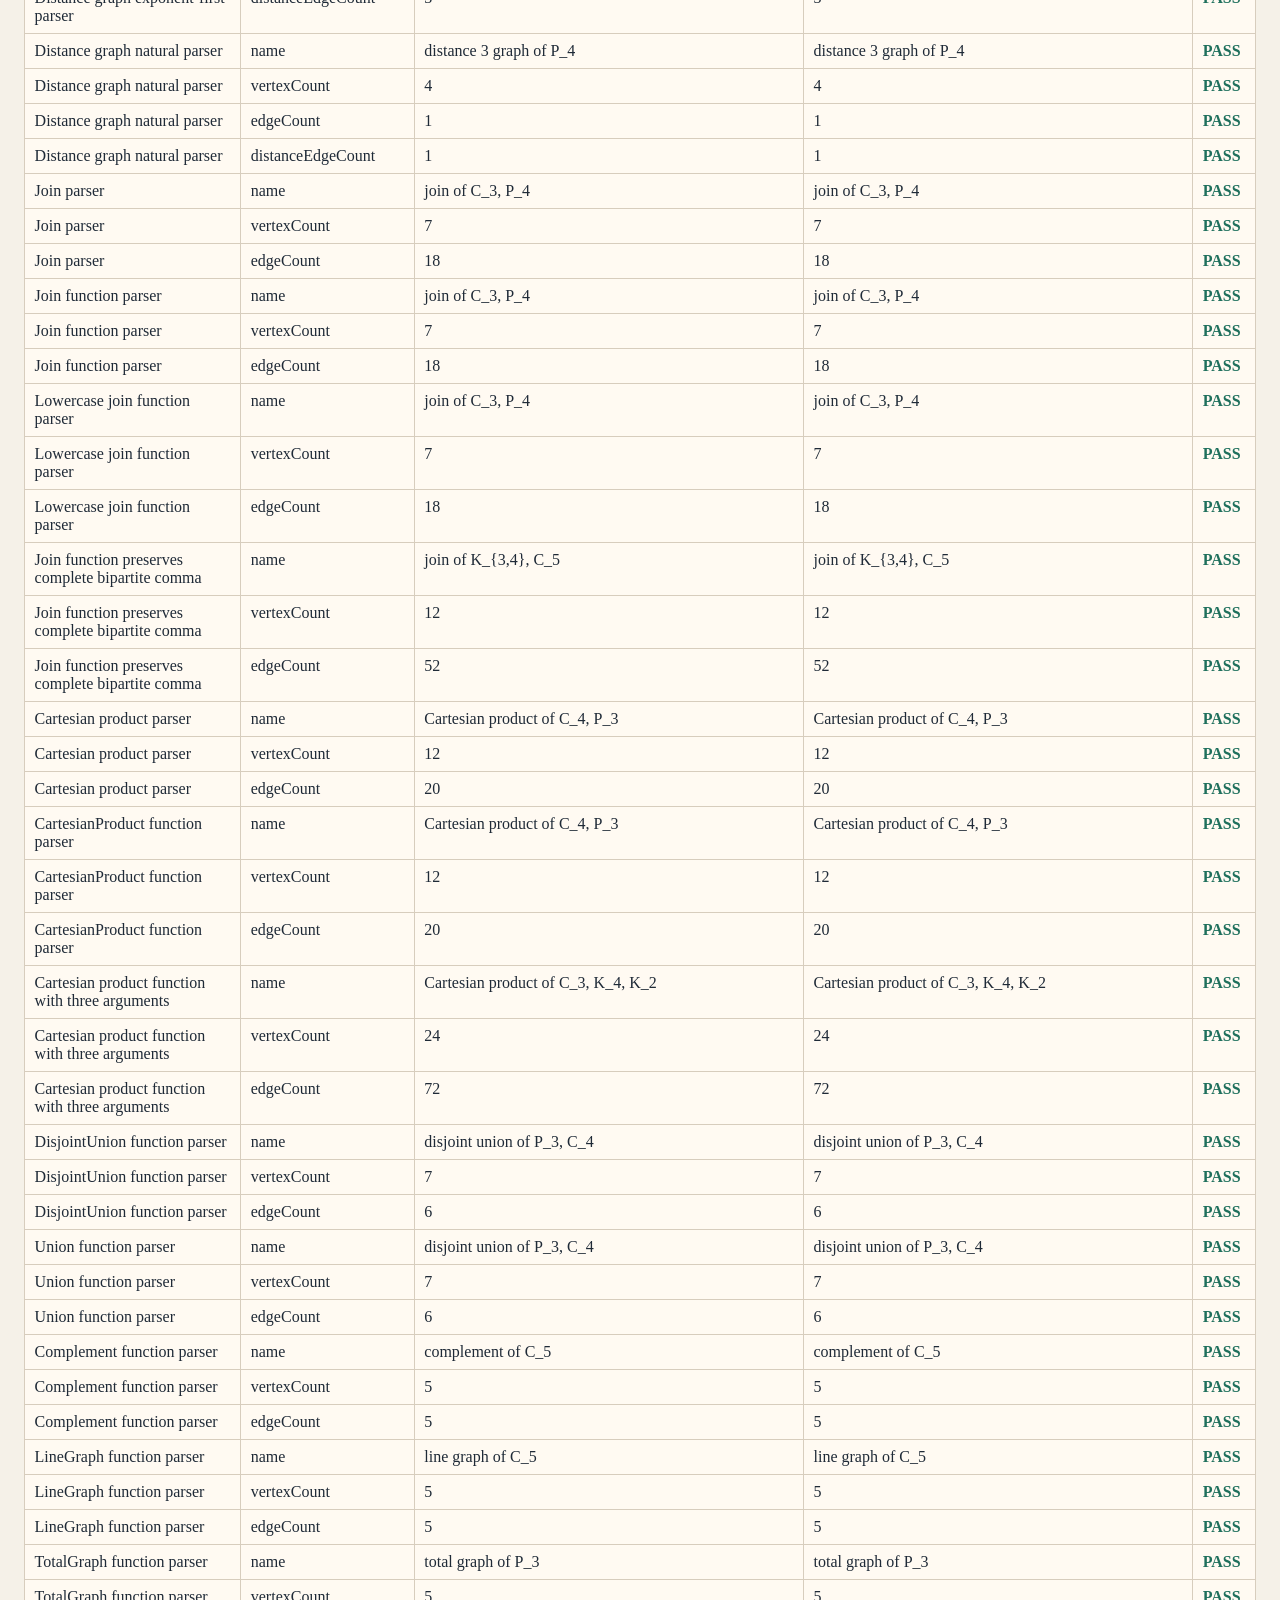
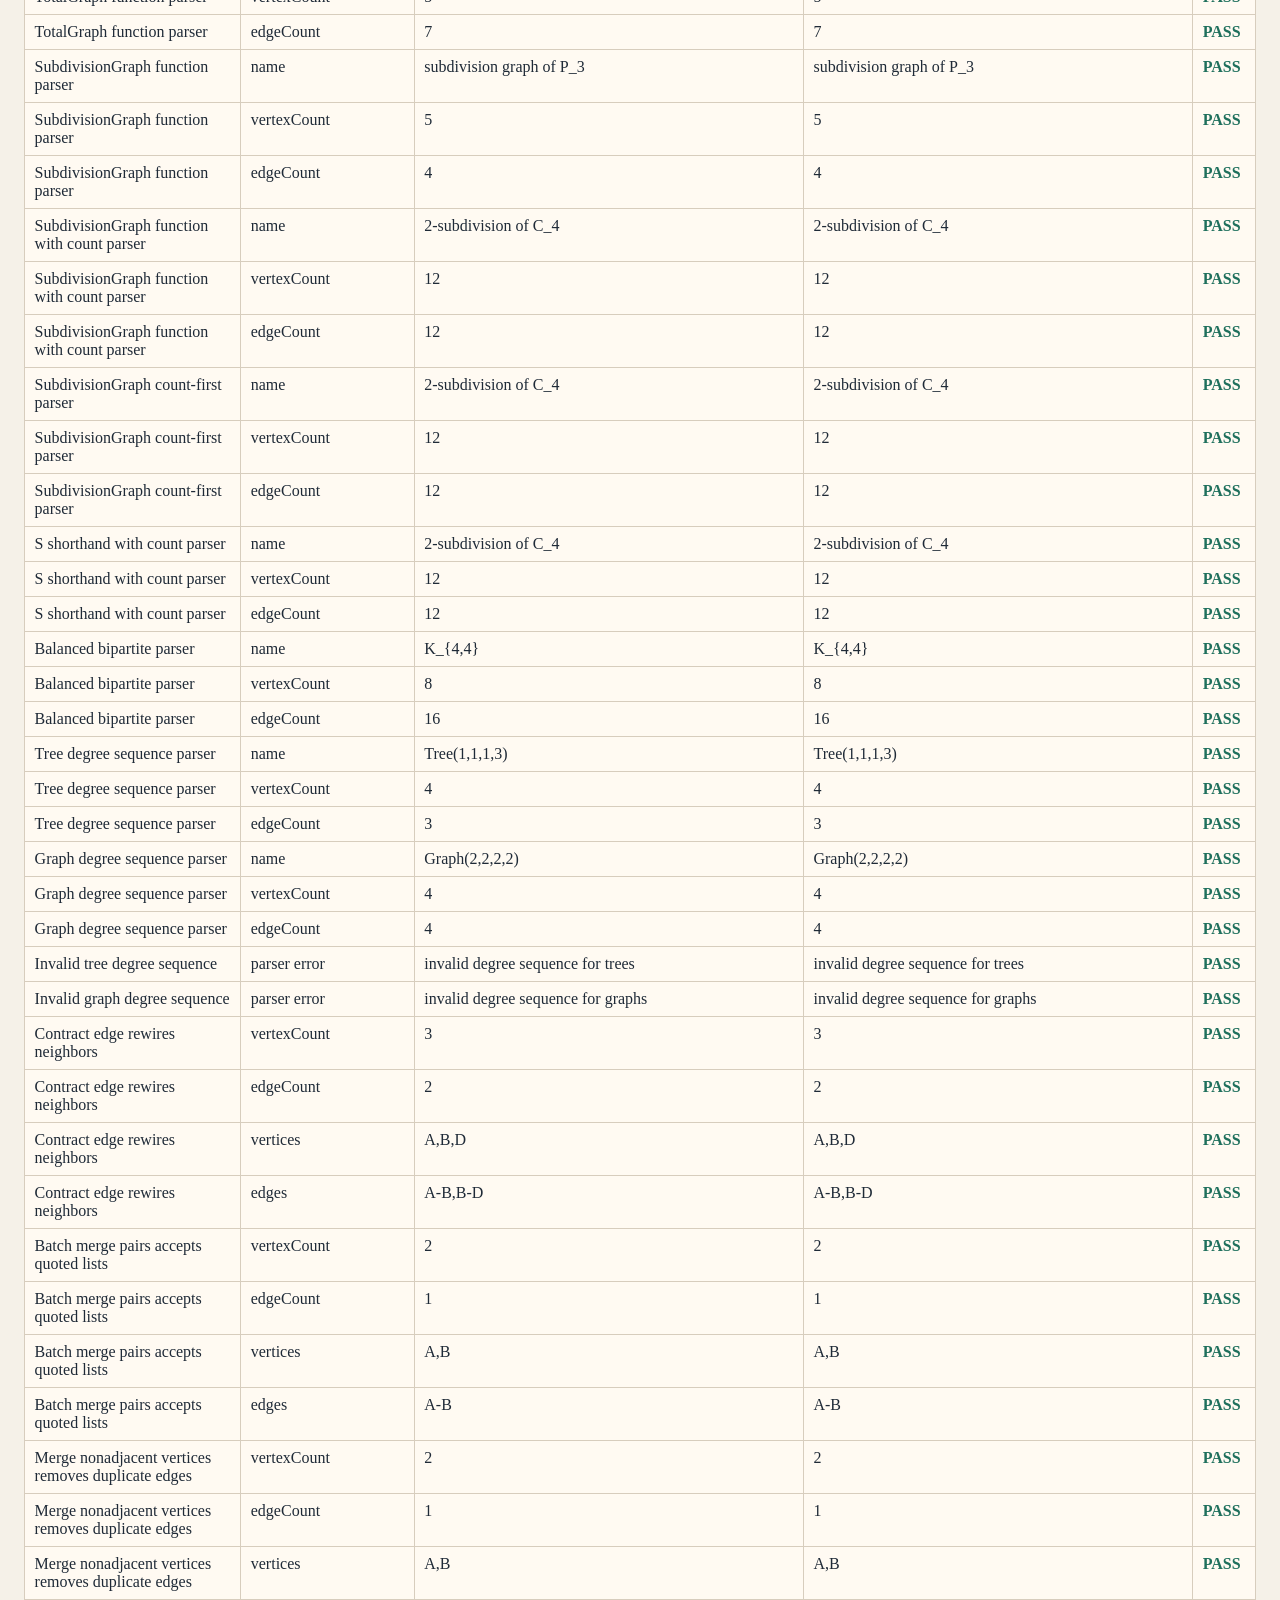
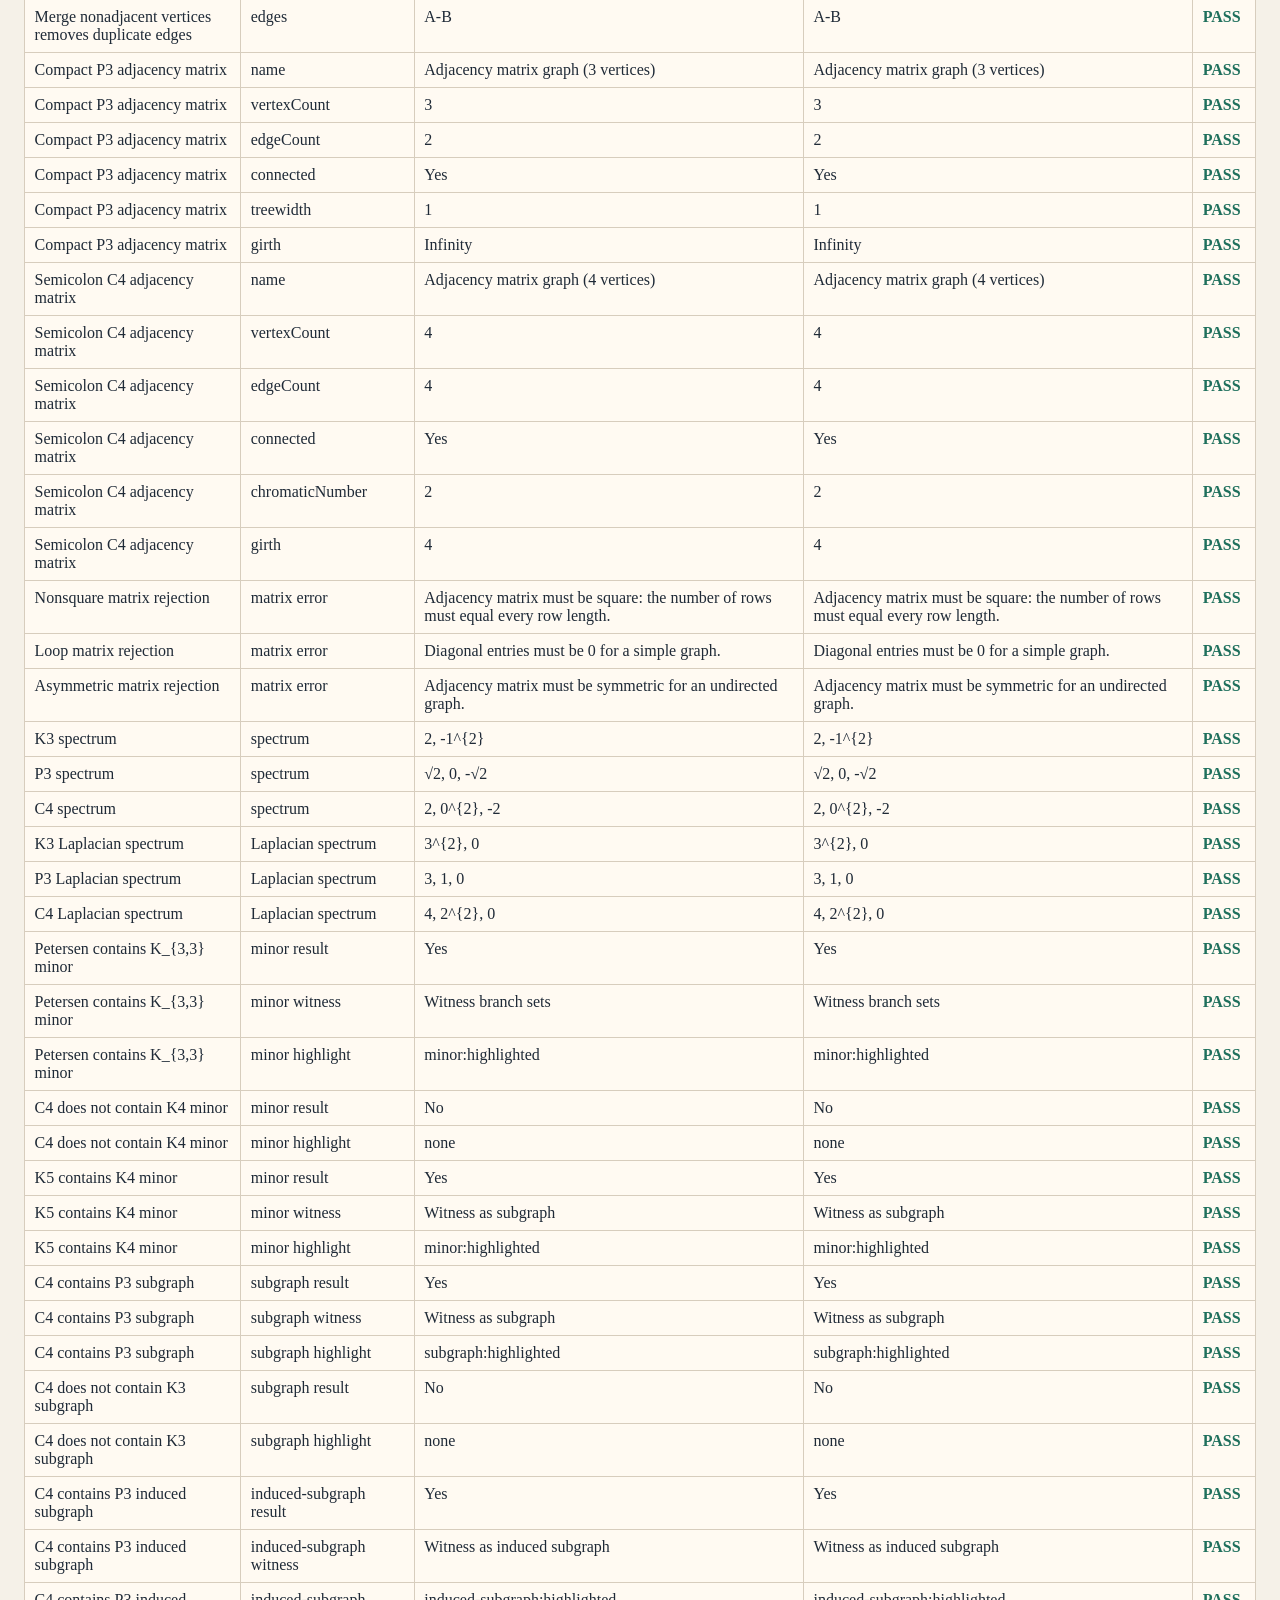
==== commit 07272ec7: "Add degree-sequence graph generators" ====
--- a/tests/parameter-tests.html
+++ b/tests/parameter-tests.html
@@ -288,6 +288,44 @@
           diameter: "3",
           radius: "3"
         }
+      },
+      {
+        name: "Tree degree sequence",
+        description: "Tree(1,1,1,3)",
+        expected: {
+          vertexCount: "4",
+          edgeCount: "3",
+          connected: "Yes",
+          vertexConnectivity: "1",
+          edgeConnectivity: "1",
+          hamiltonian: "No",
+          traceable: "No",
+          planar: "Yes",
+          genus: "0",
+          treewidth: "1",
+          girth: "Infinity",
+          diameter: "2",
+          radius: "1"
+        }
+      },
+      {
+        name: "Graph degree sequence",
+        description: "Graph(2,2,2,2)",
+        expected: {
+          vertexCount: "4",
+          edgeCount: "4",
+          connected: "Yes",
+          vertexConnectivity: "2",
+          edgeConnectivity: "2",
+          hamiltonian: "Yes",
+          traceable: "Yes",
+          planar: "Yes",
+          genus: "0",
+          treewidth: "2",
+          girth: "4",
+          diameter: "2",
+          radius: "2"
+        }
       }
     ];
 
@@ -860,6 +898,37 @@
           vertexCount: "8",
           edgeCount: "16"
         }
+      },
+      {
+        name: "Tree degree sequence parser",
+        description: "Tree(1,1,1,3)",
+        expected: {
+          name: "Tree(1,1,1,3)",
+          vertexCount: "4",
+          edgeCount: "3"
+        }
+      },
+      {
+        name: "Graph degree sequence parser",
+        description: "Graph(2,2,2,2)",
+        expected: {
+          name: "Graph(2,2,2,2)",
+          vertexCount: "4",
+          edgeCount: "4"
+        }
+      }
+    ];
+
+    const invalidParserCases = [
+      {
+        name: "Invalid tree degree sequence",
+        description: "Tree(1,1,1,1)",
+        expected: "invalid degree sequence for trees"
+      },
+      {
+        name: "Invalid graph degree sequence",
+        description: "Graph(3,3,1,1)",
+        expected: "invalid degree sequence for graphs"
       }
     ];
 
@@ -1078,6 +1147,14 @@
         const result = checkObject(testCase.name, parsed, testCase.expected);
         passed += result.passed;
         total += result.total;
+      }
+
+      for (const testCase of invalidParserCases) {
+        const actual = api.parseGraphError(testCase.description);
+        total += 1;
+        if (addRow(testCase.name, "parser error", testCase.expected, actual)) {
+          passed += 1;
+        }
       }
 
       for (const testCase of editCases) {
